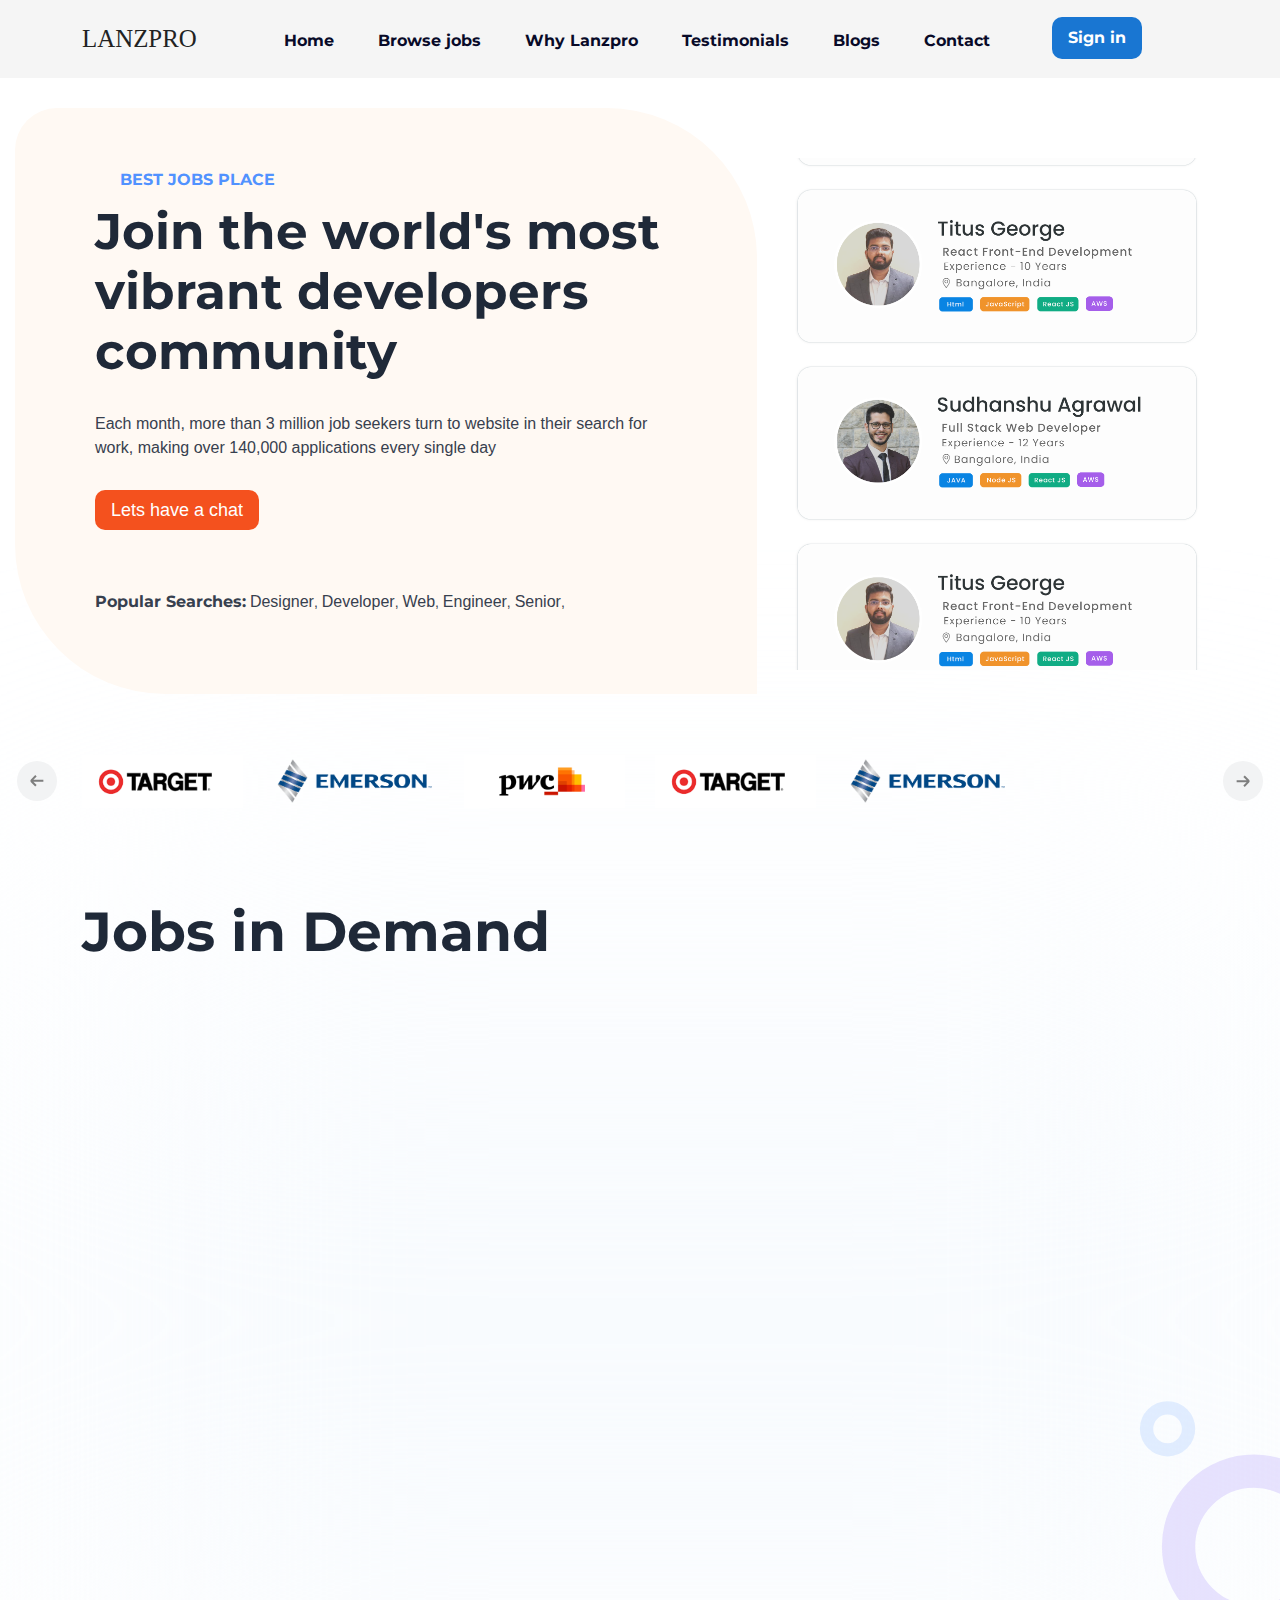
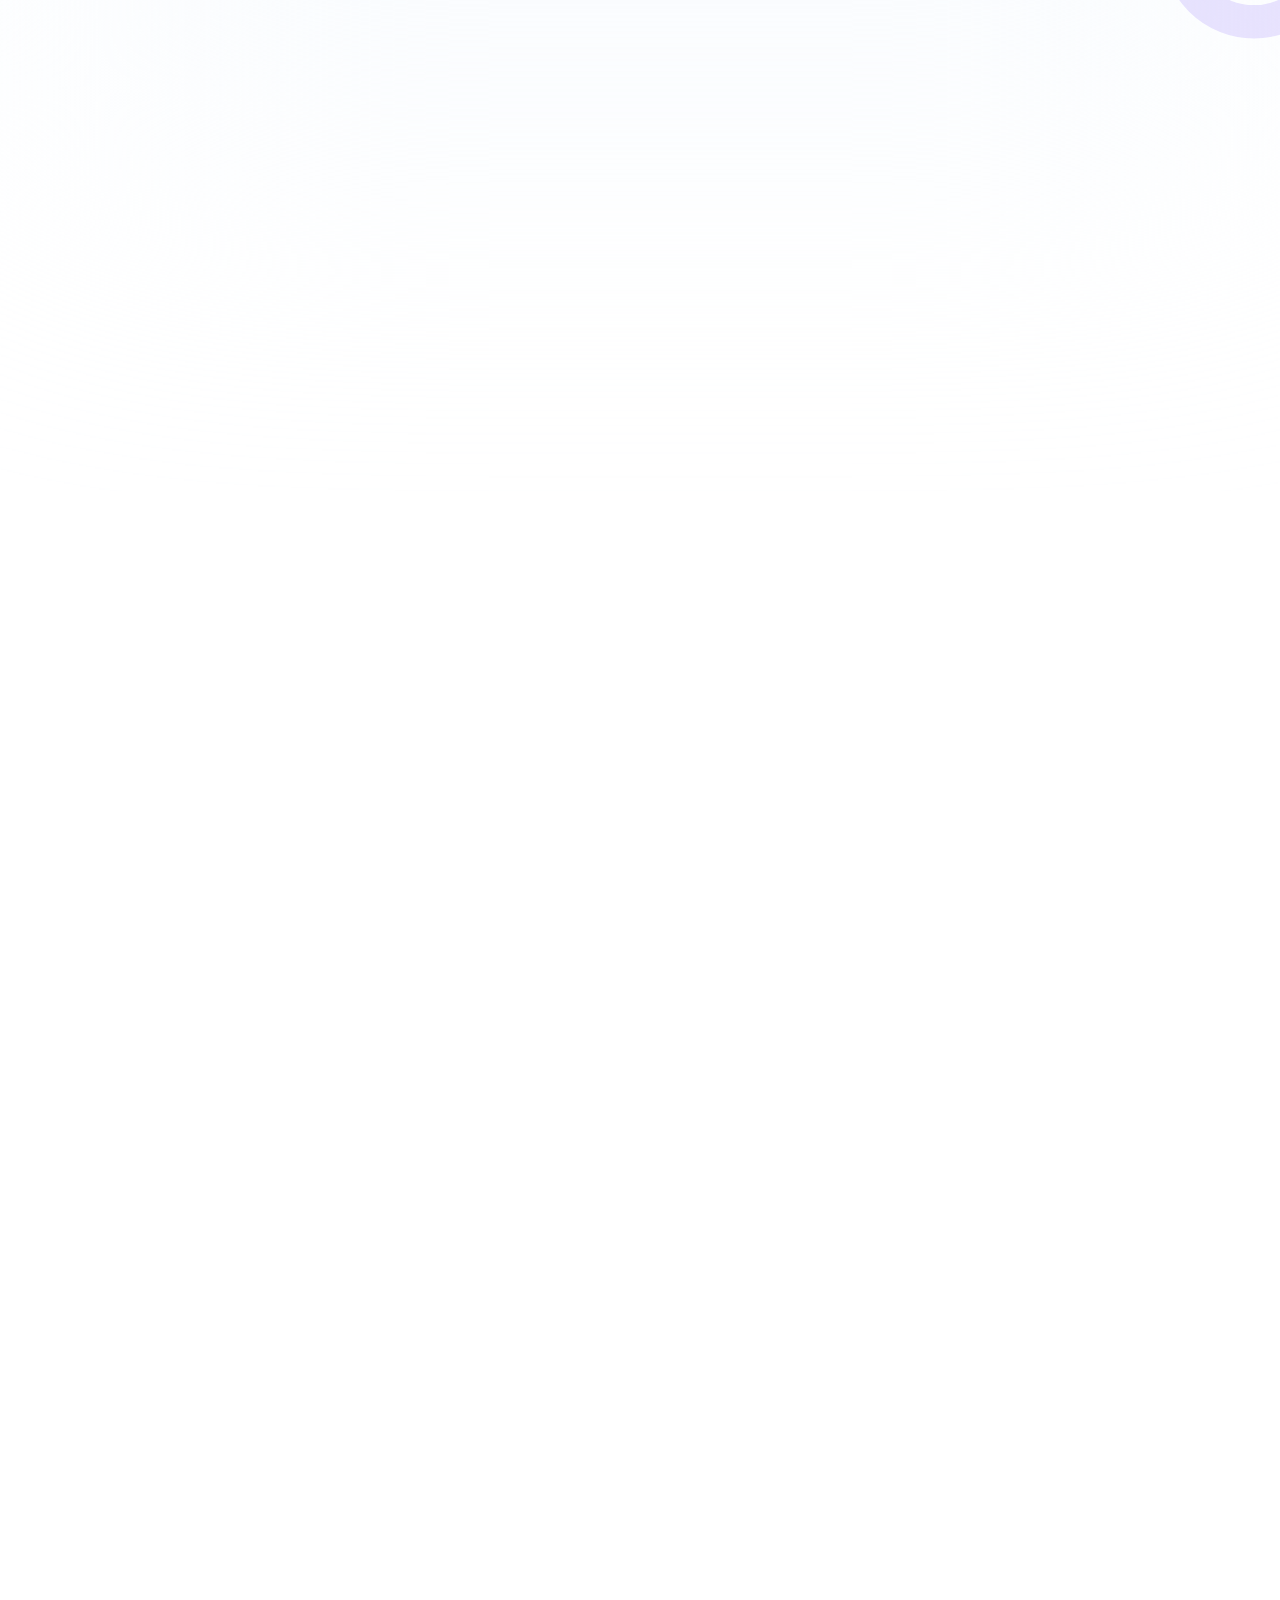
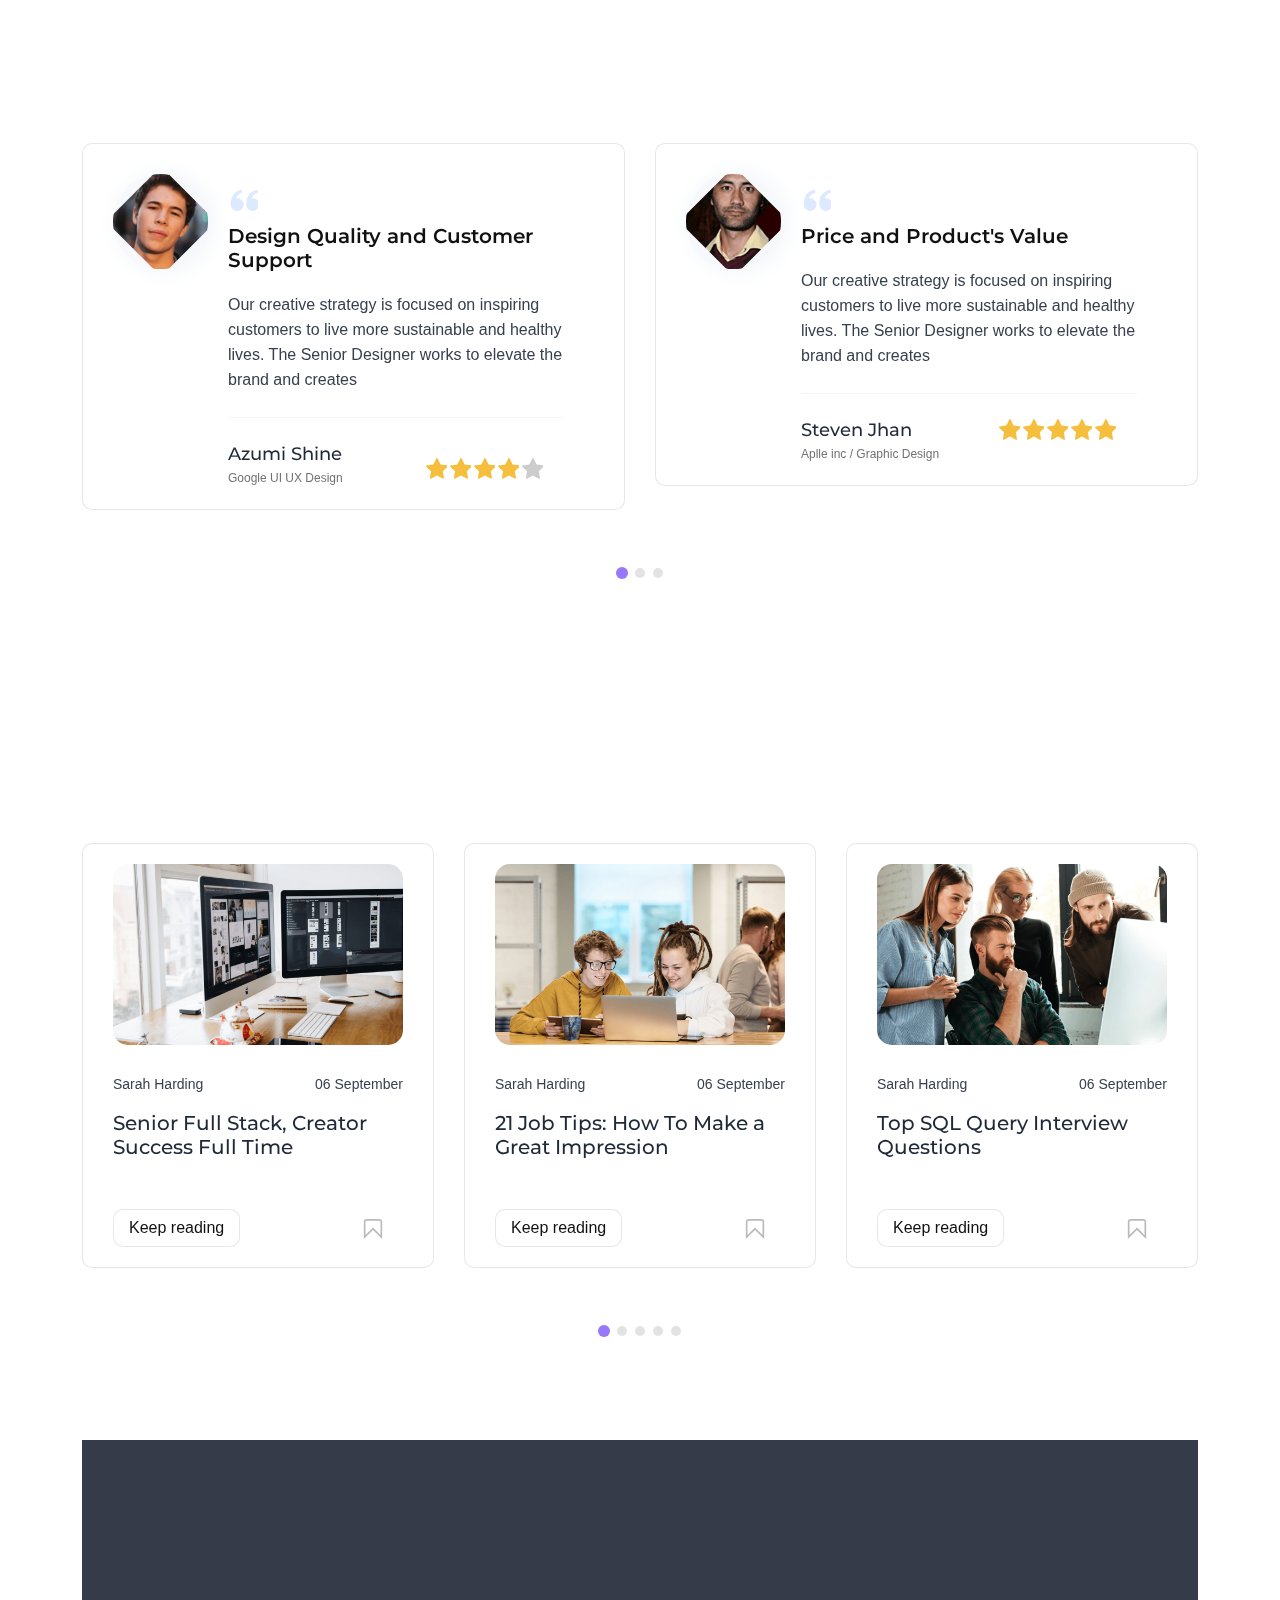
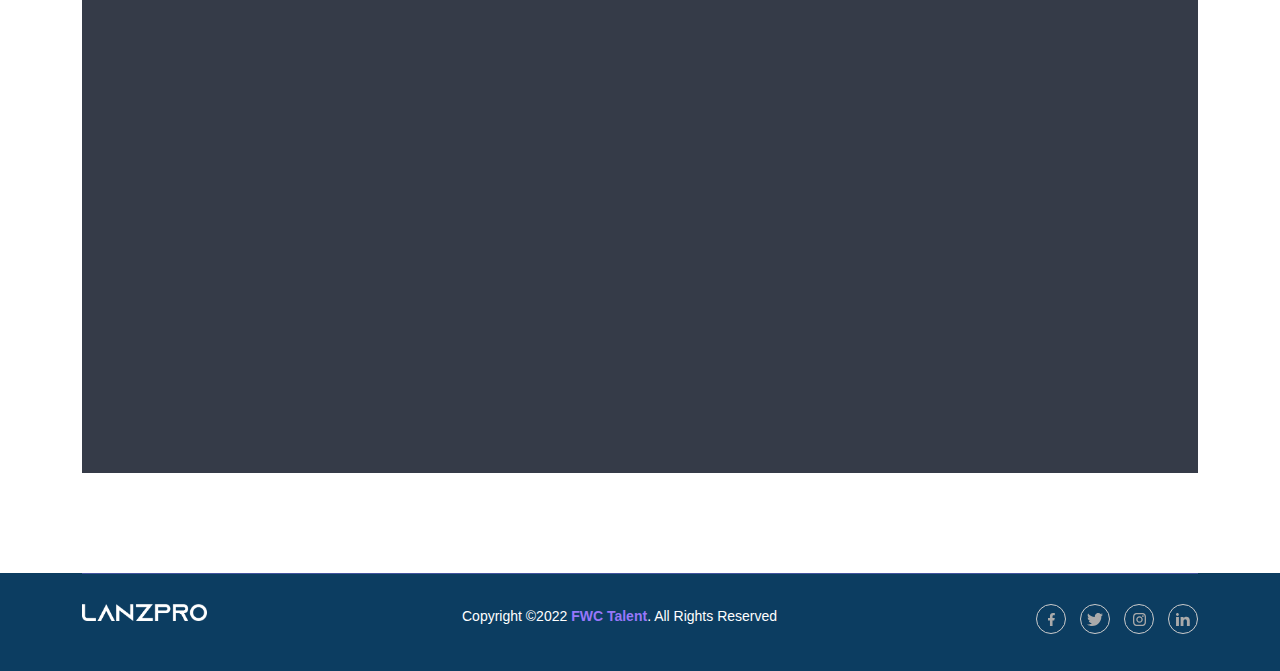
==== index.html @ d775edee "Update index.html" ====
﻿

<!DOCTYPE html>
<html class="no-js" lang="en">
   <head>
      <meta charset="utf-8" />
      <title>Lanzpro</title>
      <meta name="viewport" content="width=device-width, initial-scale=1" />
      <!-- Favicon -->
      <!-- Template CSS -->
      <link rel="stylesheet" href="assets/css/plugins/animate.min.css" />
      <link rel="stylesheet" href="assets/css/mainc619.css?v=1.0" />
     
   </head>
   <body>
      <!-- Preloader Start -->
      <div id="preloader-active">
         <div class="preloader d-flex align-items-center justify-content-center">
            <div class="preloader-inner position-relative">
               <!--   <div class="text-center">
                  <img src="assets/imgs/theme/loading.gif" alt="" />
                  </div> -->
            </div>
         </div>
      </div>
      <header class="header sticky-bar">
         <div class="container">
            <div class="main-header">
               <div class="header-left">
                  <div class="header-logo">
                     <a href="index.html" class="d-flex">
                        <!-- <img alt="" src="assets/imgs/theme/lanzpro.svg" /> -->
                     </a>
                     <svg style="width: 130px;"vbackground="red" id="Layer_2" data-name="Layer 2" xmlns="http://www.w3.org/2000/svg" viewBox="0 0 131.88 26.09">
                        <defs>
                           <style>.cls-2{font-size:25.25px;fill:#222;font-family:AzonixRegular, Azonix;}</style>
                        </defs>
                        <text class="cls-2" transform="translate(0 21.47)">LANZPRO</text>
                     </svg>
                  </div>
                  <div class="header-nav">
                     <nav class="nav-main-menu d-none d-xl-block">
                        <ul class="main-menu">
                           <li class="has-children">
                              <a class="" href="index.html">Home</a>
                           </li>
                           <li class="has-children">
                              <a href="#browse">Browse jobs</a>
                           </li>
                           <li class="has-children">
                              <a href="#why">Why Lanzpro</a>
                           </li>
                           <li class="has-children">
                              <a href="#testimonials">Testimonials</a>
                           </li>
                           <li class="has-children">
                              <a href="#blogs">Blogs</a>
                           </li>
                           <li class="has-children">
                              <a href="#contact">Contact</a>
                           </li>
                           <li>
                              <div class="block-signin">
                                 <a href="http://test.crusource.com:3000/" class="btn btn-default btn-shadow ml-40 hover-up " style="color: white;">Sign in</a>
                              </div>
                           </li>
                        </ul>
                     </nav>
                     <div class="burger-icon burger-icon-white d-block d-sm-none">
                        <span class="burger-icon-top"></span>
                        <span class="burger-icon-mid"></span>
                        <span class="burger-icon-bottom"></span>
                     </div>
                  </div>
               </div>
               <!--  <div class="header-right">
                  <div class="block-signin">
                      <a href="#" class="text-link-bd-btom hover-up">Apply Now</a>
                      <a href="#" class="btn btn-default btn-shadow ml-40 hover-up">Sign in</a>
                  </div>
                  </div> -->
            </div>
         </div>
      </header>
      <div class="mobile-header-active mobile-header-wrapper-style perfect-scrollbar">
         <div class="mobile-header-wrapper-inner">
            <div class="mobile-header-top">
               <div class="user-account">
                  <svg style="width: 130px;"vbackground="red" id="Layer_4" data-name="Layer 4" xmlns="http://www.w3.org/2000/svg" viewBox="0 0 131.88 26.09">
                     <defs>
                        <style>.cls-4{font-size:25.25px;fill:#222;font-family:AzonixRegular, Azonix;}</style>
                     </defs>
                     <text class="cls-4" transform="translate(0 21.47)">LANZPRO</text>
                  </svg>
               </div>
            </div>
            <div class="mobile-header-content-area">
               <div class="perfect-scroll">
                  <!--    <div class="mobile-search mobile-header-border mb-30">
                     <form action="#">
                         <input type="text" placeholder="Search for items…" />
                         <i class="fi-rr-search"></i>
                     </form>
                     </div> -->
                  <div class="mobile-menu-wrap mobile-header-border">
                     <!-- mobile menu start -->
                     <nav>
                        <ul class="mobile-menu font-heading">
                           <li class="has-children">
                              <a class="active" href="index.html">Home</a>
                           </li>
                           <li class="has-children">
                              <a href="">Browse Jobs</a>
                           </li>
                           <li class="has-children">
                              <a href="">Employers</a>
                           </li>
                           <li class="has-children">
                              <a href="">Candidates</a>
                           </li>
                           <li class="has-children">
                              <a href="#">Blog</a>
                           </li>
                           <li>
                        </ul>
                     </nav>
                     <!-- mobile menu end -->
                  </div>
                  <div class="mobile-account">
                     <h6 class="mb-10">Your Account</h6>
                     <ul class="mobile-menu font-heading">
                        <li><a href="#">Profile</a></li>
                        <li><a href="#">Work Preferences</a></li>
                        <li><a href="#">My Boosted Shots</a></li>
                        <li><a href="#">My Collections</a></li>
                        <li><a href="#">Account Settings</a></li>
                        <li><a href="#">Go Pro</a></li>
                        <li><a href="#">Sign Out</a></li>
                     </ul>
                  </div>
                  <div class="mobile-social-icon mb-50">
                     <h6 class="mb-25">Follow Us</h6>
                     <a href="#"><img src="assets/imgs/theme/icons/icon-facebook.svg" alt="" /></a>
                     <a href="#"><img src="assets/imgs/theme/icons/icon-twitter.svg" alt="" /></a>
                     <a href="#"><img src="assets/imgs/theme/icons/icon-instagram.svg" alt="\" /></a>
                     <a href="#"><img src="assets/imgs/theme/icons/icon-pinterest.svg" alt="" /></a>
                     <a href="#"><img src="assets/imgs/theme/icons/icon-youtube.svg" alt="" /></a>
                  </div>
                  <div class="site-copyright">Copyright 2022 © Bhargav. <br />Designed by Fwc.</div>
               </div>
            </div>
         </div>
      </div>
      <!--End header-->
      <!-- Content -->
      <main class="main">
         <section class="section-box">
            <div class="banner-hero hero-1">
            <div class="banner-inner">
               <div class="row">
                  <div class="col-lg-7">
                     <div class="block-banner">
                        <span class="text-small-primary text-small-primary--disk text-uppercase wow animate__animated animate__fadeInUp">Best jobs place</span>
                        <h1 class="heading-banner wow animate__animated animate__fadeInUp">Join the world's most
                           vibrant developers community
                        </h1>
                        <div class="banner-description mt-30 wow animate__animated animate__fadeInUp" data-wow-delay=".1s">Each month, more than 3 million job seekers turn to website in their search for work, making over 140,000 applications every single day</div>
                        <div class="mt-30 wow animate__animated animate__fadeInUp" data-wow-delay=".1s">
                           <a href="#contact" class="btn btn-default" style="background-color: #f4511e;">Lets have a chat  </a>
                        </div>
                        <div class="list-tags-banner mt-60 wow animate__animated animate__fadeInUp" data-wow-delay=".3s">
                           <strong>Popular Searches:</strong>
                           <a href="#">Designer</a>, <a href="#">Developer</a>, <a href="#">Web</a>, <a href="#">Engineer</a>, <a href="#">Senior</a>,
                        </div>
                     </div>
                  </div>
                  <div class="col-lg-5 col-md-6 ">
                     <!--          <div class="banner-imgs">
                        <img alt="" src="assets/imgs/banner/banner.png" class="img-responsive animate__pulse " />
                        <span class="union-icon"><img alt="" src="assets/imgs/banner/union.svg" class="img-responsive shape-3" /></span>
                        <span class="congratulation-icon"><img alt="" src="assets/imgs/banner/congratulation.svg" class="img-responsive shape-2" /></span>
                        <span class="docs-icon"><img alt="" src="assets/imgs/banner/docs.svg" class="img-responsive shape-2" /></span>
                        <span class="course-icon"><img alt="" src="assets/imgs/banner/course.svg" class="img-responsive shape-3" /></span>
                        <span class="web-dev-icon"><img alt="" src="assets/imgs/banner/web-dev.svg" class="img-responsive shape-3" /></span>
                        <span class="tick-icon"><img alt="" src="assets/imgs/banner/tick.svg" class="img-responsive shape-3" /></span>
                        </div> -->
                     <div class="banner-imgs">
                        <div class="ver " >
                           <!--  <div class="single-column">
                              <a href="#"><img src="assets/imgs/banner/banner.png" alt="image"></a>
                              <a href="#"><img src="assets/imgs/banner/banner.png" alt="image"></a>
                              <a href="#"><img src="assets/imgs/banner/banner.png" alt="image"></a>
                              <a href="#"><img src="https://picsum.photos/300/300?random=4" alt="image"></a>
                               <a href="#"><img src="https://picsum.photos/300/300?random=1" alt="image"></a>
                              <a href="#"><img src="https://picsum.photos/300/300?random=2" alt="image"></a>
                              <a href="#"><img src="https://picsum.photos/300/300?random=3" alt="image"></a>
                              <a href="#"><img src="https://picsum.photos/300/300?random=4" alt="image"></a>
                              </div> -->
                           <div class="single-column">
                              <a href="#"><img src="assets/imgs/banner/banner.png" alt="image"></a>
                              <a href="#"><img src="assets/imgs/banner/banner2.png" alt="image"></a>
                              <a href="#"><img src="assets/imgs/banner/banner.png" alt="image"></a>
                              <a href="#"><img src="assets/imgs/banner/banner2.png" alt="image"></a>
                              <a href="#"><img src="assets/imgs/banner/banner.png" alt="image"></a>
                              <a href="#"><img src="assets/imgs/banner/banner2.png" alt="image"></a>
                              <a href="#"><img src="assets/imgs/banner/banner.png" alt="image"></a>
                              <a href="#"><img src="assets/imgs/banner/banner2.png" alt="image"></a>
                              <a href="#"><img src="assets/imgs/banner/banner.png" alt="image"></a>
                              <a href="#"><img src="assets/imgs/banner/banner2.png" alt="image"></a>
                              <a href="#"><img src="assets/imgs/banner/banner.png" alt="image"></a>
                              <a href="#"><img src="assets/imgs/banner/banner2.png" alt="image"></a>
                              <a href="#"><img src="assets/imgs/banner/banner.png" alt="image"></a>
                              <a href="#"><img src="assets/imgs/banner/banner2.png" alt="image"></a>
                              <a href="#"><img src="assets/imgs/banner/banner.png" alt="image"></a>
                              <a href="#"><img src="assets/imgs/banner/banner2.png" alt="image"></a>
                           </div>
                        </div>
                        <br>
                        
                     </div>
                     <script type="text/javascript">
                           [...document.querySelectorAll('.single-column')].map(column => {
                           column.style.setProperty('--animation', 'slide');
                           column.style.setProperty('height', '200%', );
                           column.innerHTML = column.innerHTML + column.innerHTML;
                           });
                        </script>
                  </div>
               </div>
            </div>
         </section>
              <div  ></div>
         <div  class="section-box wow animate__animated animate__fadeIn mt-10">
            <div class="container">
               <div class="box-swiper" id='browse'>
                  <div class="swiper-container swiper-group-6">
                     <div class="swiper-wrapper pb-10 pt-5">
                        <div class="swiper-slide hover-up">
                           <div class="item-logo"><a href=""><img alt="" src="assets/imgs/slider/logo/target.png" /></a></div>
                        </div>
                        <div class="swiper-slide hover-up">
                           <div class="item-logo"><a href=""><img alt="" src="assets/imgs/slider/logo/EM.png" /></a></div>
                        </div>
                        <div class="swiper-slide hover-up">
                           <div class="item-logo"><a href=""><img alt="" src="assets/imgs/slider/logo/PWC.png" /></a></div>
                        </div>
                        <div class="swiper-slide hover-up">
                           <div class="item-logo"><a href=""><img alt="" src="assets/imgs/slider/logo/target.png" /></a></div>
                        </div>
                        <div class="swiper-slide hover-up">
                           <div class="item-logo"><a href=""><img alt="" src="assets/imgs/slider/logo/EM.png" /></a></div>
                        </div>
                        <div class="swiper-slide hover-up">
                           <div class="item-logo"><a href=""><img alt="" src="assets/imgs/slider/logo/pwc.png" /></a></div>
                        </div>
                     </div>
                  </div>
                  <div class="swiper-button-next"></div>
                  <div class="swiper-button-prev"></div>
               </div>
            </div>
         </div>
         <section class="section-box mt-30">
            <div class="container">
               <div class="row align-items-end">
                  <div class="col-lg-8">
                     <h2 class="section-title mb-20 wow animate__animated animate__fadeInUp">Jobs in Demand</h2>
                     <p class="text-md-lh28 color-black-5 wow animate__animated animate__fadeInUp">Get Matched With According To The SkillSet  </p>
                  </div>
                  <div class="col-lg-5 text-lg-end text-start wow animate__animated animate__fadeInUp" data-wow-delay=".2s">
                     <!--  <a href="" class="mt-sm-15 mt-lg-30 btn btn-border icon-chevron-right">Browse all</a> -->
                  </div>
               </div>
               <div class="row mt-70">
                  <div class="col-lg-3 col-md-6 col-sm-12 col-12">
                     <div class="card-grid hover-up wow animate__animated animate__fadeInUp">
                        <div class="text-center">
                           <a href="
                              ">
                              <figure><img alt="" src="assets/imgs/theme/icons/marketing.svg" /></figure>
                           </a>
                        </div>
                        <h5 class="text-center mt-20 card-heading"><a href="">Cloud Computing</a>
                        </h5>
                      <!--   <p class="text-center text-stroke-40 mt-20">156 Available Vacancy</p> -->
                     </div>
                  </div>
                  <div class="col-lg-3 col-md-6 col-sm-12 col-12">
                     <div class="card-grid hover-up wow animate__animated animate__fadeInUp" data-wow-delay=".1s">
                        <div class="text-center">
                           <a href="">
                              <figure><img alt="" src="assets/imgs/theme/icons/content-writer.svg" /></figure>
                           </a>
                        </div>
                        <h5 class="text-center mt-20 card-heading"><a href="">Cyber<br> Security </a></h5>
              <!--           <p class="text-center text-stroke-40 mt-20">268 Available Vacancy</p> -->
                     </div>
                  </div>
                  <div class="col-lg-3 col-md-6 col-sm-12 col-12 wow animate__animated animate__fadeInUp" data-wow-delay=".2s">
                     <div class="card-grid hover-up">
                        <div class="text-center">
                           <a href="">
                              <figure><img src="assets/imgs/theme/icons/marketing-director.svg" alt="" /></figure>
                           </a>
                        </div>
                        <h5 class="text-center mt-20 card-heading"><a href="">Full Stack<br></a></h5>
                      <!--   <p class="text-center text-stroke-40 mt-20">145 Available Vacancy</p> -->
                     </div>
                  </div>
                  <div class="col-lg-3 col-md-6 col-sm-12 col-12">
                     <div class="card-grid hover-up wow animate__animated animate__fadeInUp" data-wow-delay=".3s" style="padding-left: 0px!important;padding-right: 0px!important;">
                        <div class="text-center">
                           <a href="">
                              <figure><img src="assets/imgs/theme/icons/system-analyst.svg" alt="" /></figure>
                           </a>
                        </div>
                        <h5 class="text-center mt-20 card-heading" ><a href="">ERP <br><span style="font-size: 12px;">( Enterprise resource planning )</span></a></h5>
                   <!--      <p class="text-center text-stroke-40 mt-20">236 Available Vacancy</p> -->
                     </div>
                  </div>
                  <div class="col-lg-3 col-md-6 col-sm-12 col-12">
                     <div class="card-grid hover-up wow animate__animated animate__fadeInUp" style="padding-left: 0px!important;padding-right: 0px!important;">
                        <div class="text-center">
                           <a href="">
                              <figure><img src="assets/imgs/theme/icons/business-development.svg" alt="" /></figure>
                           </a>
                        </div>
                        <h5 class="text-center mt-20 card-heading"><a href="">PLM<br> <span style="font-size: 12px;">( Product Lifecycle Management )</span></a></h5>
                      <!--   <p class="text-center text-stroke-40 mt-20">56 Available Vacancy</p> -->
                     </div>
                  </div>
                  <div class="col-lg-3 col-md-6 col-sm-12 col-12">
                     <div class="card-grid hover-up wow animate__animated animate__fadeInUp" data-wow-delay=".1s">
                        <div class="text-center">
                           <a href="">
                              <figure><img src="assets/imgs/theme/icons/proof-reading.svg" alt="" /></figure>
                           </a>
                        </div>
                        <h5 class="text-center mt-20 card-heading"><a href="">QA Testing <br>Automation</a></h5>
                       <!--  <p class="text-center text-stroke-40 mt-20">168 Available Vacancy</p> -->
                     </div>
                  </div>
                  <div class="col-lg-3 col-md-6 col-sm-12 col-12">
                     <div class="card-grid hover-up wow animate__animated animate__fadeInUp" data-wow-delay=".2s">
                        <div class="text-center card-img">
                           <a href="">
                              <figure>
                                 <img src="assets/imgs/theme/icons/testing.svg" alt="" />
                              </figure>
                           </a>
                        </div>
                        <h5 class="text-center mt-20 card-heading"><a href="">Architecture<br> </a></h5>
                      <!--   <p class="text-center text-stroke-40 mt-20">628 Available Vacancy</p> -->
                     </div>
                  </div>
                  <div class="col-lg-3 col-md-6 col-sm-12 col-12">
                     <div class="card-grid hover-up wow animate__animated animate__fadeInUp" data-wow-delay=".3s">
                          <div class="text-center card-img">
                           <a href="">
                              <figure>
                                 <img src="assets/imgs/theme/icons/re.png" alt="" />
                              </figure>
                           </a>
                        </div>
                        <div class="text-center mt-15">
                           <h5 class="text-center mt-20 card-heading">React Native</h5>
                        </div>
                      <!--   <p class="text-center mt-30 text-stroke-40">Jobs are waiting for you</p> -->
                        <!-- <div class="text-center mt-30">
                           <div class="box-button-shadow"><a href="" class="btn btn-default" style="">Explore more</a></div>
                        </div> -->
                     </div>
                  </div>
               </div>
            </div>
         </section>
    
         <section class="section-box mt-80" >
            <div class="container">
               <h2 class="section-title text-center mb-15 wow animate__ animate__fadeInUp animated" style="visibility: visible; animation-name: fadeInUp;">Featured Jobs</h2>
               <div class="text-normal text-center mb-60 color-black-5 box-mw-60 wow animate__ animate__fadeInUp animated" style="visibility: visible; animation-name: fadeInUp;">
                  The #1 Job Board for Hiring Creative Professionals
               </div>
               <div class="list-recent-jobs list-job-2-col">
                  <div class="row">
                     <div class="col-lg-6 col-md-12 col-sm-12 col-12">
                        <!-- Item job -->
                        <div class="card-job hover-up wow animate__ animate__fadeInUp animated" style="visibility: visible; animation-name: fadeInUp;">
                           <div class="card-job-top">
                              <div class="card-job-top--image">
                                 <a href="">
                                    <figure><img alt="jobhub" src="assets/imgs/page/job/digital.png"></figure>
                                 </a>
                              </div>
                              <div class="card-job-top--info">
                                 <h6 class="card-job-top--info-heading"><a href="">Digital Marketing Manager</a></h6>
                                 <div class="row">
                                    <div class="col-md-9">
                                       <a href=""><span class="card-job-top--company">AliStudio, Inc</span></a>
                                       <span class="card-job-top--location text-sm"><i class="fi-rr-marker"></i> New York, NY</span>
                                       <span class="card-job-top--type-job text-sm"><i class="fi-rr-briefcase"></i>Full time</span>
                                       <span class="card-job-top--post-time text-sm"><i class="fi-rr-clock"></i> 3 mins ago</span>
                                    </div>
                                    <div class="col-md-3 text-md-end text-start">
                                       <span class="card-job-top--price">$500<span>/Hour</span></span>
                                    </div>
                                 </div>
                              </div>
                           </div>
                           <div class="card-job-description mt-20">
                              We want someone who has been doing this for a solid 2-3 years. We want someone who can
                              demonstrate an extremely strong portfolio.
                           </div>
                           <div class="card-job-bottom mt-25">
                              <div class="row">
                                 <div class="col-lg-9 col-sm-8 col-12">
                                    <a href="" class="btn btn-small background-urgent btn-pink mr-5">Urgent</a>
                                    <a href="" class="btn btn-small background-blue-light mr-5">Senior</a>
                                    <a href="" class="btn btn-small background-6 disc-btn">Full time</a>
                                 </div>
                                 <div class="col-lg-3 col-sm-4 col-12 text-end pt-5 pt-sm-15">
                                    <a href="#" class="text-lg color-muted"><i class="fi-rr-shield-check"></i></a>
                                    <a href="#" class="ml-5 text-lg color-muted"><i class="fi-rr-bookmark"></i></a>
                                 </div>
                              </div>
                           </div>
                        </div>
                        <!-- End item job -->
                     </div>
                     <div class="col-lg-6 col-md-12 col-sm-12 col-12">
                        <!-- Item job -->
                        <div class="card-job hover-up wow animate__ animate__fadeInUp animated" style="visibility: visible; animation-name: fadeInUp;">
                           <div class="card-job-top">
                              <div class="card-job-top--image">
                                 <a href="">
                                    <figure><img alt="jobhub" src="assets/imgs/page/job/n-digital.png"></figure>
                                 </a>
                              </div>
                              <div class="card-job-top--info">
                                 <h6 class="card-job-top--info-heading"><a href="">Development Team Lead</a></h6>
                                 <div class="row">
                                    <div class="col-md-9">
                                       <a href=""><span class="card-job-top--company">AliStudio, Inc</span></a>
                                       <span class="card-job-top--location text-sm"><i class="fi-rr-marker"></i> New York, NY</span>
                                       <span class="card-job-top--type-job text-sm"><i class="fi-rr-briefcase"></i>Full time</span>
                                       <span class="card-job-top--post-time text-sm"><i class="fi-rr-clock"></i> 3 mins ago</span>
                                    </div>
                                    <div class="col-md-3 text-md-end text-start">
                                       <span class="card-job-top--price">$500<span>/Hour</span></span>
                                    </div>
                                 </div>
                              </div>
                           </div>
                           <div class="card-job-description mt-20">
                              We want someone who has been doing this for a solid 2-3 years. We want someone who can
                              demonstrate an extremely strong portfolio.
                           </div>
                           <div class="card-job-bottom mt-25">
                              <div class="row">
                                 <div class="col-lg-9 col-sm-8 col-12">
                                    <a href="" class="btn btn-small background-urgent btn-pink mr-5">Urgent</a>
                                    <a href="" class="btn btn-small background-blue-light mr-5">Senior</a>
                                    <a href="" class="btn btn-small background-6 disc-btn">Full time</a>
                                 </div>
                                 <div class="col-lg-3 col-sm-4 col-12 text-end pt-5 pt-sm-15">
                                    <a href="#" class="text-lg color-muted"><i class="fi-rr-shield-check"></i></a>
                                    <a href="#" class="ml-5 text-lg color-muted"><i class="fi-rr-bookmark"></i></a>
                                 </div>
                              </div>
                           </div>
                        </div>
                        <!-- End item job -->
                     </div>
                     <div class="col-lg-6 col-md-12 col-sm-12 col-12">
                        <!-- Item job -->
                        <div class="card-job hover-up wow animate__ animate__fadeInUp animated" style="visibility: visible; animation-name: fadeInUp;">
                           <div class="card-job-top">
                              <div class="card-job-top--image">
                                 <a href="employers-single.html">
                                    <figure><img alt="" src="assets/imgs/page/job/n-digital2.png"></figure>
                                 </a>
                              </div>
                              <div class="card-job-top--info">
                                 <h6 class="card-job-top--info-heading"><a href="">Hiring Online English Teachers</a>
                                 </h6>
                                 <div class="row">
                                    <div class="col-md-9">
                                       <a href=""><span class="card-job-top--company">AliStudio, Inc</span></a>
                                       <span class="card-job-top--location text-sm"><i class="fi-rr-marker"></i> New York, NY</span>
                                       <span class="card-job-top--type-job text-sm"><i class="fi-rr-briefcase"></i>Full time</span>
                                       <span class="card-job-top--post-time text-sm"><i class="fi-rr-clock"></i> 3 mins ago</span>
                                    </div>
                                    <div class="col-md-3 text-md-end text-start">
                                       <span class="card-job-top--price">$500<span>/Hour</span></span>
                                    </div>
                                 </div>
                              </div>
                           </div>
                           <div class="card-job-description mt-20">
                              We want someone who has been doing this for a solid 2-3 years. We want someone who can
                              demonstrate an extremely strong portfolio.
                           </div>
                           <div class="card-job-bottom mt-25">
                              <div class="row">
                                 <div class="col-lg-9 col-sm-8 col-12">
                                    <a href="" class="btn btn-small background-urgent btn-pink mr-5">Urgent</a>
                                    <a href="" class="btn btn-small background-blue-light mr-5">Senior</a>
                                    <a href="" class="btn btn-small background-6 disc-btn">Full time</a>
                                 </div>
                                 <div class="col-lg-3 col-sm-4 col-12 text-end pt-5 pt-sm-15">
                                    <a href="#" class="text-lg color-muted"><i class="fi-rr-shield-check"></i></a>
                                    <a href="#" class="ml-5 text-lg color-muted"><i class="fi-rr-bookmark"></i></a>
                                 </div>
                              </div>
                           </div>
                        </div>
                        <!-- End item job -->
                     </div>
                     <div class="col-lg-6 col-md-12 col-sm-12 col-12">
                        <!-- Item job -->
                        <div class="card-job hover-u wow animate__ animate__fadeInUp animated" style="visibility: visible; animation-name: fadeInUp;">
                           <div class="card-job-top">
                              <div class="card-job-top--image">
                                 <a href="employers-single.html">
                                    <figure><img alt="" src="assets/imgs/page/job/digital.png"></figure>
                                 </a>
                              </div>
                              <div class="card-job-top--info">
                                 <h6 class="card-job-top--info-heading"><a href="">Development Team Lead</a></h6>
                                 <div class="row">
                                    <div class="col-md-9">
                                       <a href=""><span class="card-job-top--company">AliStudio, Inc</span></a>
                                       <span class="card-job-top--location text-sm"><i class="fi-rr-marker"></i> New York, NY</span>
                                       <span class="card-job-top--type-job text-sm"><i class="fi-rr-briefcase"></i>Full time</span>
                                       <span class="card-job-top--post-time text-sm"><i class="fi-rr-clock"></i> 3 mins ago</span>
                                    </div>
                                    <div class="col-md-3 text-md-end text-start">
                                       <span class="card-job-top--price">$500<span>/Hour</span></span>
                                    </div>
                                 </div>
                              </div>
                           </div>
                           <div class="card-job-description mt-20">
                              We want someone who has been doing this for a solid 2-3 years. We want someone who can
                              demonstrate an extremely strong portfolio.
                           </div>
                           <div class="card-job-bottom mt-25">
                              <div class="row">
                                 <div class="col-lg-9 col-sm-8 col-12">
                                    <a href="" class="btn btn-small background-urgent btn-pink mr-5">Urgent</a>
                                    <a href="" class="btn btn-small background-blue-light mr-5">Senior</a>
                                    <a href="" class="btn btn-small background-6 disc-btn">Full time</a>
                                 </div>
                                 <div class="col-lg-3 col-sm-4 col-12 text-end pt-5 pt-sm-15">
                                    <a href="#" class="text-lg color-muted"><i class="fi-rr-shield-check"></i></a>
                                    <a href="#" class="ml-5 text-lg color-muted"><i class="fi-rr-bookmark"></i></a>
                                 </div>
                              </div>
                           </div>
                        </div>
                        <!-- End item job -->
                     </div>
                   
                   
                  </div>
               </div>
            </div>
         </section>
         <div id="why"></div>
         <section class="section-box mt-50 mb-70 mt-20 " ><br>
            <div class="container">
               <div class="row">
                  <div class="col-lg-6 col-sm-12">
                     <div class="content-job-inner">
                        <h2 class="section-title heading-lg wow animate__animated animate__fadeInUp">Why Developers
                           Choose Us?
                        </h2>
                        <div class="mt-40  text-md-lh28 wow animate__animated animate__fadeInUp">
                         <div class="li"style="margin-right: 10px;">
                         <li>  <h5>We Like to Talk</h5> </li>
                           <li><h5>We've Done It Before</h5></li>
                          <li><h5>Goal Oriented</h5></li>
                           <li> <h5>We Are Dedicated to Our Clients’ Success</h5></li>
                            </div>

                        </div>
                        <div class="mt-40">
                           <div class="box-button-shadow wow animate__animated animate__fadeInUp"><a href="http://test.crusource.com:3000/#/" class="btn btn-default">Apply Now</a></div>
                           <!--     <a href="#" class="btn btn-link wow animate__animated animate__fadeInUp">Learn more</a> -->
                        </div>
                     </div>
                  </div>
                  <div class="col-lg-6 col-sm-12">
                     <div class="box-image-job">
                        <figure class=" wow animate__animated animate__fadeIn"><img alt="" src="assets/imgs/blog/img-job.png" /></figure>
                       <!--  <div class="job-top-creator">
                           <div class="job-top-creator-head">
                              <h5>Top Freelancers</h5>
                           </div>
                           <ul>
                              <li>
                                 <div>
                                    <figure><img alt="" src="assets/imgs/avatar/ava_13.png" /></figure>
                                    <div class="job-info-creator">
                                       <strong>Kate Adie</strong>
                                       <span>UI/UX Designer</span>
                                    </div>
                                 </div>
                              </li>
                              <li>
                                 <div>
                                    <figure><img alt="" src="assets/imgs/avatar/ava_14.png" /></figure>
                                    <div class="job-info-creator">
                                       <strong>John Lennon</strong>
                                       <span>Senior Art Director</span>
                                    </div>
                                 </div>
                              </li>
                              <li>
                                 <div>
                                    <figure><img alt="" src="assets/imgs/avatar/ava_15.png" /></figure>
                                    <div class="job-info-creator">
                                       <strong>Nadine Coyle</strong>
                                       <span>Photographer</span>
                                    </div>
                                 </div>
                              </li>
                              <li>
                                 <div>
                                    <figure><img alt="" src="assets/imgs/avatar/ava_16.png" /></figure>
                                    <div class="job-info-creator">
                                       <strong>Sarah Harding</strong>
                                       <span>Motion Designer</span>
                                    </div>
                                 </div>
                              </li>
                           </ul>
                        </div> -->
                     </div>
                  </div>
               </div>
            </div>
         </section>
        <!--  <div class="section-box">
            <div class="container">
               <ul class="list-partners">
                  <li class="wow animate__animated animate__fadeInUp hover-up" data-wow-delay="0s">
                     <a href="#">
                        <figure><img alt="" src="assets/imgs/jobs/logos/samsung.svg" /></figure>
                     </a>
                  </li>
                  <li class="wow animate__animated animate__fadeInUp hover-up" data-wow-delay=".1s">
                     <a href="#">
                        <figure><img alt="" src="assets/imgs/jobs/logos/google.svg" /></figure>
                     </a>
                  </li>
                  <li class="wow animate__animated animate__fadeInUp hover-up" data-wow-delay=".2s">
                     <a href="#">
                        <figure><img alt="" src="assets/imgs/jobs/logos/facebook.svg" /></figure>
                     </a>
                  </li>
                  <li class="wow animate__animated animate__fadeInUp hover-up" data-wow-delay=".3s">
                     <a href="#">
                        <figure><img alt="" src="assets/imgs/jobs/logos/pinterest.svg" /></figure>
                     </a>
                  </li>
                  <li class="wow animate__animated animate__fadeInUp hover-up" data-wow-delay=".4s">
                     <a href="#">
                        <figure><img alt="" src="assets/imgs/jobs/logos/avaya.svg" /></figure>
                     </a>
                  </li>
                  <li class="wow animate__animated animate__fadeInUp hover-up" data-wow-delay=".5s">
                     <a href="#">
                        <figure><img alt="" src="assets/imgs/jobs/logos/forbes.svg" /></figure>
                     </a>
                  </li>
                  <li class="wow animate__animated animate__fadeInUp hover-up" data-wow-delay=".1s">
                     <a href="#">
                        <figure><img alt="" src="assets/imgs/jobs/logos/avis.svg" /></figure>
                     </a>
                  </li>
                  <li class="wow animate__animated animate__fadeInUp hover-up" data-wow-delay=".2s">
                     <a href="#">
                        <figure><img alt="" src="assets/imgs/jobs/logos/nielsen.svg" /></figure>
                     </a>
                  </li>
                  <li class="wow animate__animated animate__fadeInUp hover-up" data-wow-delay=".3s">
                     <a href="#">
                        <figure><img alt="" src="assets/imgs/jobs/logos/doordash.svg" /></figure>
                     </a>
                  </li>
               </ul>
            </div>
         </div> -->
         <div id="testimonials"></div>
      <section class="section-box mt-70">
            <div class="container">
                <h2 class="section-title mb-15 wow animate__ animate__fadeInUp animated" style="visibility: visible; animation-name: fadeInUp;">Our Happy Customer</h2>
                <div class="row">
                    <div class="col-lg-7">
                        <div class="text-md-lh24 color-black-5 wow animate__ animate__fadeInUp animated" style="visibility: visible; animation-name: fadeInUp;">
                            When it comes to choosing the right web hosting provider, we know how easy it is to get overwhelmed
                            with the number.
                        </div>
                    </div>
                </div>
                <div class="row mt-50">
                    <div class="box-swiper">
                        <div class="swiper-container swiper-group-2 swiper-container-initialized swiper-container-horizontal swiper-container-pointer-events">
                            <div class="swiper-wrapper pb-70 pt-5" style="transform: translate3d(-573px, 0px, 0px); transition-duration: 0ms;" id="swiper-wrapper-9ec69d024db3d97f" aria-live="off"><div class="swiper-slide swiper-slide-duplicate swiper-slide-prev" data-swiper-slide-index="1" style="width: 543px; margin-right: 30px;" role="group" aria-label="1 / 7">
                                    <div class="card-two-collumn hover-up">
                                        <div class="text-center card-grid-3-image">
                                            <a href="#">
                                                <figure><img alt="jobhub" src="assets/imgs/page/services/profile3.png"></figure>
                                            </a>
                                        </div>
                                        <div class="card-block-info quote-left mt-10">
                                            <h5 class="heading-md font-semibold mb-20">Price and Product's Value</h5>
                                            <p class="text-md">Our creative strategy is focused on inspiring customers to live
                                                more sustainable and healthy lives. The Senior Designer works to elevate the
                                                brand and creates</p>
                                            <div class="card-bottom-bd">
                                                <div class="row">
                                                    <div class="col-lg-6">
                                                        <div class="card-profile">
                                                            <strong>Steven Jhan</strong>
                                                            <span>Aplle inc / Graphic Design</span>
                                                        </div>
                                                    </div>
                                                    <div class="col-lg-6">
                                                        <div class="rate">
                                                            <input type="radio" id="star52" name="rate" value="5">
                                                            <label for="star52" title="text" class="checked">5 stars</label>
                                                            <input type="radio" id="star42" name="rate" value="4">
                                                            <label for="star42" title="text" class="checked">4 stars</label>
                                                            <input type="radio" id="star32" name="rate" value="3">
                                                            <label for="star32" title="text" class="checked">3 stars</label>
                                                            <input type="radio" id="star22" name="rate" value="2">
                                                            <label for="star22" title="text" class="checked">2 stars</label>
                                                            <input type="radio" id="star12" name="rate" value="1">
                                                            <label for="star12" title="text" class="checked">1 star</label>
                                                        </div>
                                                    </div>
                                                </div>
                                            </div>
                                        </div>
                                    </div>
                                </div><div class="swiper-slide swiper-slide-duplicate swiper-slide-active" data-swiper-slide-index="2" style="width: 543px; margin-right: 30px;" role="group" aria-label="2 / 7">
                                    <div class="card-two-collumn">
                                        <div class="text-center card-grid-3-image">
                                            <a href="#">
                                                <figure><img alt="jobhub" src="assets/imgs/page/services/profile2.png"></figure>
                                            </a>
                                        </div>
                                        <div class="card-block-info quote-left mt-10">
                                            <h5 class="heading-md font-semibold mb-20">The best place to hire</h5>
                                            <p class="text-md">Our mission is to create the world's most sustainable
                                                healthcare company by creating high-quality healthcare products in iconic,
                                                sustainable packaging.</p>
                                            <div class="card-bottom-bd">
                                                <div class="row">
                                                    <div class="col-lg-6">
                                                        <div class="card-profile">
                                                            <strong>Azumi Shine</strong>
                                                            <span>Google UI UX Design</span>
                                                        </div>
                                                    </div>
                                                    <div class="col-lg-6">
                                                        <div class="mt-15 text-end">
                                                            <div class="rate">
                                                                <input type="radio" id="star53" name="rate" value="5">
                                                                <label for="star53" title="text" class="checked">5 stars</label>
                                                                <input type="radio" id="star43" name="rate" value="4">
                                                                <label for="star43" title="text" class="checked">4 stars</label>
                                                                <input type="radio" id="star33" name="rate" value="3">
                                                                <label for="star33" title="text" class="checked">3 stars</label>
                                                                <input type="radio" id="star23" name="rate" value="2">
                                                                <label for="star23" title="text" class="checked">2 stars</label>
                                                                <input type="radio" id="star13" name="rate" value="1">
                                                                <label for="star13" title="text" class="checked">1 star</label>
                                                            </div>
                                                        </div>
                                                    </div>
                                                </div>
                                            </div>
                                        </div>
                                    </div>
                                </div>
                                <div class="swiper-slide swiper-slide-next" data-swiper-slide-index="0" style="width: 543px; margin-right: 30px;" role="group" aria-label="3 / 7">
                                    <div class="card-two-collumn hover-up">
                                        <div class="text-center card-grid-3-image">
                                            <a href="#">
                                                <figure><img alt="jobhub" src="assets/imgs/page/services/profile.png"></figure>
                                            </a>
                                        </div>
                                        <div class="card-block-info quote-left mt-10">
                                            <h5 class="heading-md font-semibold mb-20">Design Quality and Customer Support</h5>
                                            <p class="text-md">Our creative strategy is focused on inspiring customers to live
                                                more sustainable and healthy lives. The Senior Designer works to elevate the
                                                brand and creates</p>
                                            <div class="card-bottom-bd">
                                                <div class="row">
                                                    <div class="col-lg-6">
                                                        <div class="card-profile">
                                                            <strong>Azumi Shine</strong>
                                                            <span>Google UI UX Design</span>
                                                        </div>
                                                    </div>
                                                    <div class="col-lg-6">
                                                        <div class="mt-15 text-end">
                                                            <div class="rate">
                                                                <input type="radio" id="star5" name="rate" value="5">
                                                                <label for="star5" title="text">5 stars</label>
                                                                <input type="radio" id="star4" name="rate" value="4">
                                                                <label for="star4" title="text" class="checked">4 stars</label>
                                                                <input type="radio" id="star3" name="rate" value="3">
                                                                <label for="star3" title="text" class="checked">3 stars</label>
                                                                <input type="radio" id="star2" name="rate" value="2">
                                                                <label for="star2" title="text" class="checked">2 stars</label>
                                                                <input type="radio" id="star1" name="rate" value="1">
                                                                <label for="star1" title="text" class="checked">1 star</label>
                                                            </div>
                                                        </div>
                                                    </div>
                                                </div>
                                            </div>
                                        </div>
                                    </div>
                                </div>
                                <div class="swiper-slide swiper-slide-duplicate-prev" data-swiper-slide-index="1" style="width: 543px; margin-right: 30px;" role="group" aria-label="4 / 7">
                                    <div class="card-two-collumn hover-up">
                                        <div class="text-center card-grid-3-image">
                                            <a href="#">
                                                <figure><img alt="jobhub" src="assets/imgs/page/services/profile3.png"></figure>
                                            </a>
                                        </div>
                                        <div class="card-block-info quote-left mt-10">
                                            <h5 class="heading-md font-semibold mb-20">Price and Product's Value</h5>
                                            <p class="text-md">Our creative strategy is focused on inspiring customers to live
                                                more sustainable and healthy lives. The Senior Designer works to elevate the
                                                brand and creates</p>
                                            <div class="card-bottom-bd">
                                                <div class="row">
                                                    <div class="col-lg-6">
                                                        <div class="card-profile">
                                                            <strong>Steven Jhan</strong>
                                                            <span>Aplle inc / Graphic Design</span>
                                                        </div>
                                                    </div>
                                                    <div class="col-lg-6">
                                                        <div class="rate">
                                                            <input type="radio" id="star52" name="rate" value="5">
                                                            <label for="star52" title="text" class="checked">5 stars</label>
                                                            <input type="radio" id="star42" name="rate" value="4">
                                                            <label for="star42" title="text" class="checked">4 stars</label>
                                                            <input type="radio" id="star32" name="rate" value="3">
                                                            <label for="star32" title="text" class="checked">3 stars</label>
                                                            <input type="radio" id="star22" name="rate" value="2">
                                                            <label for="star22" title="text" class="checked">2 stars</label>
                                                            <input type="radio" id="star12" name="rate" value="1">
                                                            <label for="star12" title="text" class="checked">1 star</label>
                                                        </div>
                                                    </div>
                                                </div>
                                            </div>
                                        </div>
                                    </div>
                                </div>
                                <div class="swiper-slide swiper-slide-duplicate-active" data-swiper-slide-index="2" style="width: 543px; margin-right: 30px;" role="group" aria-label="5 / 7">
                                    <div class="card-two-collumn">
                                        <div class="text-center card-grid-3-image">
                                            <a href="#">
                                                <figure><img alt="jobhub" src="assets/imgs/page/services/profile2.png"></figure>
                                            </a>
                                        </div>
                                        <div class="card-block-info quote-left mt-10">
                                            <h5 class="heading-md font-semibold mb-20">The best place to hire</h5>
                                            <p class="text-md">Our mission is to create the world's most sustainable
                                                healthcare company by creating high-quality healthcare products in iconic,
                                                sustainable packaging.</p>
                                            <div class="card-bottom-bd">
                                                <div class="row">
                                                    <div class="col-lg-6">
                                                        <div class="card-profile">
                                                            <strong>Azumi Shine</strong>
                                                            <span>Google UI UX Design</span>
                                                        </div>
                                                    </div>
                                                    <div class="col-lg-6">
                                                        <div class="mt-15 text-end">
                                                            <div class="rate">
                                                                <input type="radio" id="star53" name="rate" value="5">
                                                                <label for="star53" title="text" class="checked">5 stars</label>
                                                                <input type="radio" id="star43" name="rate" value="4">
                                                                <label for="star43" title="text" class="checked">4 stars</label>
                                                                <input type="radio" id="star33" name="rate" value="3">
                                                                <label for="star33" title="text" class="checked">3 stars</label>
                                                                <input type="radio" id="star23" name="rate" value="2">
                                                                <label for="star23" title="text" class="checked">2 stars</label>
                                                                <input type="radio" id="star13" name="rate" value="1">
                                                                <label for="star13" title="text" class="checked">1 star</label>
                                                            </div>
                                                        </div>
                                                    </div>
                                                </div>
                                            </div>
                                        </div>
                                    </div>
                                </div>
                            <div class="swiper-slide swiper-slide-duplicate swiper-slide-duplicate-next" data-swiper-slide-index="0" style="width: 543px; margin-right: 30px;" role="group" aria-label="6 / 7">
                                    <div class="card-two-collumn hover-up">
                                        <div class="text-center card-grid-3-image">
                                            <a href="#">
                                                <figure><img alt="jobhub" src="assets/imgs/page/services/profile.png"></figure>
                                            </a>
                                        </div>
                                        <div class="card-block-info quote-left mt-10">
                                            <h5 class="heading-md font-semibold mb-20">Design Quality and Customer Support</h5>
                                            <p class="text-md">Our creative strategy is focused on inspiring customers to live
                                                more sustainable and healthy lives. The Senior Designer works to elevate the
                                                brand and creates</p>
                                            <div class="card-bottom-bd">
                                                <div class="row">
                                                    <div class="col-lg-6">
                                                        <div class="card-profile">
                                                            <strong>Azumi Shine</strong>
                                                            <span>Google UI UX Design</span>
                                                        </div>
                                                    </div>
                                                    <div class="col-lg-6">
                                                        <div class="mt-15 text-end">
                                                            <div class="rate">
                                                                <input type="radio" id="star5" name="rate" value="5">
                                                                <label for="star5" title="text">5 stars</label>
                                                                <input type="radio" id="star4" name="rate" value="4">
                                                                <label for="star4" title="text" class="checked">4 stars</label>
                                                                <input type="radio" id="star3" name="rate" value="3">
                                                                <label for="star3" title="text" class="checked">3 stars</label>
                                                                <input type="radio" id="star2" name="rate" value="2">
                                                                <label for="star2" title="text" class="checked">2 stars</label>
                                                                <input type="radio" id="star1" name="rate" value="1">
                                                                <label for="star1" title="text" class="checked">1 star</label>
                                                            </div>
                                                        </div>
                                                    </div>
                                                </div>
                                            </div>
                                        </div>
                                    </div>
                                </div><div class="swiper-slide swiper-slide-duplicate" data-swiper-slide-index="1" style="width: 543px; margin-right: 30px;" role="group" aria-label="7 / 7">
                                    <div class="card-two-collumn hover-up">
                                        <div class="text-center card-grid-3-image">
                                            <a href="#">
                                                <figure><img alt="jobhub" src="assets/imgs/page/services/profile3.png"></figure>
                                            </a>
                                        </div>
                                        <div class="card-block-info quote-left mt-10">
                                            <h5 class="heading-md font-semibold mb-20">Price and Product's Value</h5>
                                            <p class="text-md">Our creative strategy is focused on inspiring customers to live
                                                more sustainable and healthy lives. The Senior Designer works to elevate the
                                                brand and creates</p>
                                            <div class="card-bottom-bd">
                                                <div class="row">
                                                    <div class="col-lg-6">
                                                        <div class="card-profile">
                                                            <strong>Steven Jhan</strong>
                                                            <span>Aplle inc / Graphic Design</span>
                                                        </div>
                                                    </div>
                                                    <div class="col-lg-6">
                                                        <div class="rate">
                                                            <input type="radio" id="star52" name="rate" value="5">
                                                            <label for="star52" title="text" class="checked">5 stars</label>
                                                            <input type="radio" id="star42" name="rate" value="4">
                                                            <label for="star42" title="text" class="checked">4 stars</label>
                                                            <input type="radio" id="star32" name="rate" value="3">
                                                            <label for="star32" title="text" class="checked">3 stars</label>
                                                            <input type="radio" id="star22" name="rate" value="2">
                                                            <label for="star22" title="text" class="checked">2 stars</label>
                                                            <input type="radio" id="star12" name="rate" value="1">
                                                            <label for="star12" title="text" class="checked">1 star</label>
                                                        </div>
                                                    </div>
                                                </div>
                                            </div>
                                        </div>
                                    </div>
                                </div></div>
                            <div class="swiper-pagination swiper-pagination3 swiper-pagination-custom"><span class="swiper-pagination-customs"></span><span class="swiper-pagination-customs"></span><span class="swiper-pagination-customs swiper-pagination-customs-active"></span></div>
                        <span class="swiper-notification" aria-live="assertive" aria-atomic="true"></span></div>
                    </div>
                </div>
            </div>
        </section>
    
         <div id="blogs"></div>
         <section class="section-box mt-70">
            <div class="container">
               <div class="row align-items-end">
                  <div class="col-lg-7 col-md-7">
                     <h2 class="section-title mb-20 wow animate__ animate__fadeInUp hover-up animated" data-wow-delay=".1s" style="visibility: visible; animation-delay: 0.1s; animation-name: fadeInUp;">From blog</h2>
                     <p class="text-md-lh28 color-black-5 wow animate__ animate__fadeInUp hover-up animated" data-wow-delay=".1s" style="visibility: visible; animation-delay: 0.1s; animation-name: fadeInUp;">Latest News &amp; Events</p>
                  </div>
                  <div class="col-lg-5 col-md-5 text-lg-end text-start">
                     <a href="" class=" mhover btn btn-border icon-chevron-right wow animate__ animate__fadeInUp hover-up mt-15 animated" data-wow-delay=".1s" style="visibility: visible; animation-delay: 0.1s; animation-name: fadeInUp;">View more</a>
                  </div>
               </div>
               <div class="row mt-70">
                  <div class="box-swiper">
                     <div class="swiper-container swiper-group-3 swiper-container-initialized swiper-container-horizontal swiper-container-pointer-events">
                        <div class="swiper-wrapper mhover pb-70 pt-5" style="transform: translate3d(-2292px, 0px, 0px); transition-duration: 0ms;" id="swiper-wrapper-1010271fed13adfd0b" aria-live="off">
                           <div class="swiper-slide swiper-slide-duplicate swiper-slide-duplicate-prev" data-swiper-slide-index="2" style="width: 352px; margin-right: 30px;" role="group" aria-label="1 / 11">
                              <div class="card-grid-3 hover-up">
                                 <div class="text-center card-grid-3-image">
                                    <a href="">
                                       <figure><img alt="" src="assets/imgs/blog/img-blog-3.png"></figure>
                                    </a>
                                 </div>
                                 <div class="card-block-info">
                                    <div class="row">
                                       <div class="col-lg-6 col-6 text-start">
                                          <span>Sarah Harding</span>
                                       </div>
                                       <div class="col-lg-6 col-6 text-end">
                                          <span>06 September</span>
                                       </div>
                                    </div>
                                    <h5 class="mt-15 heading-md"><a href="">Top SQL Query Interview Questions</a></h5>
                                    <div class="card-2-bottom mt-50">
                                       <div class="row">
                                          <div class="col-lg-9 col-8">
                                             <a href="" class="btn btn-border mhover btn-brand-hover">Keep reading</a>
                                          </div>
                                          <div class="col-lg-3 text-end col-4">
                                             <a href="#" class="mt-10 display-block mr-20"><img alt="" src="assets/imgs/theme/icons/bookmark.svg"></a>
                                          </div>
                                       </div>
                                    </div>
                                 </div>
                              </div>
                           </div>
                           <div class="swiper-slide swiper-slide-duplicate swiper-slide-duplicate-active" data-swiper-slide-index="3" style="width: 352px; margin-right: 30px;" role="group" aria-label="2 / 11">
                              <div class="card-grid-3 hover-up">
                                 <div class="text-center card-grid-3-image">
                                    <a href="">
                                       <figure><img alt="" src="assets/imgs/blog/img-blog-4.png"></figure>
                                    </a>
                                 </div>
                                 <div class="card-block-info">
                                    <div class="row">
                                       <div class="col-lg-6 col-6 text-start">
                                          <span>Sarah Harding</span>
                                       </div>
                                       <div class="col-lg-6 col-6 text-end">
                                          <span>06 September</span>
                                       </div>
                                    </div>
                                    <h5 class="mt-15 heading-md"><a href="">How To Write an Interview Reschedule
                                       Email</a>
                                    </h5>
                                    <div class="card-2-bottom mt-50">
                                       <div class="row">
                                          <div class="col-lg-9 col-8">
                                             <a href="" class="btn btn-border mhover btn-brand-hover">Keep reading</a>
                                          </div>
                                          <div class="col-lg-3 text-end col-4">
                                             <a href="#" class="mt-10 display-block mr-20"><img alt="" src="assets/imgs/theme/icons/bookmark.svg"></a>
                                          </div>
                                       </div>
                                    </div>
                                 </div>
                              </div>
                           </div>
                           <div class="swiper-slide swiper-slide-duplicate swiper-slide-duplicate-next" data-swiper-slide-index="4" style="width: 352px; margin-right: 30px;" role="group" aria-label="3 / 11">
                              <div class="card-grid-3 hover-up">
                                 <div class="text-center card-grid-3-image">
                                    <a href="">
                                       <figure><img alt="" src="assets/imgs/blog/img-blog-5.png"></figure>
                                    </a>
                                 </div>
                                 <div class="card-block-info">
                                    <div class="row">
                                       <div class="col-lg-6 col-6 text-start">
                                          <span>Sarah Harding</span>
                                       </div>
                                       <div class="col-lg-6 col-6 text-end">
                                          <span>06 September</span>
                                       </div>
                                    </div>
                                    <h5 class="mt-15 heading-md"><a href="">12 Peer Interview Questions and Answers</a></h5>
                                    <div class="card-2-bottom mt-50">
                                       <div class="row">
                                          <div class="col-lg-9 col-8">
                                             <a href="" class="btn btn-border mhover btn-brand-hover">Keep reading</a>
                                          </div>
                                          <div class="col-lg-3 text-end col-4">
                                             <a href="#" class="mt-10 display-block mr-20"><img alt="jobhub" src="assets/imgs/theme/icons/bookmark.svg"></a>
                                          </div>
                                       </div>
                                    </div>
                                 </div>
                              </div>
                           </div>
                           <div class="swiper-slide" data-swiper-slide-index="0" style="width: 352px; margin-right: 30px;" role="group" aria-label="4 / 11">
                              <div class="card-grid-3 hover-up">
                                 <div class="text-center card-grid-3-image">
                                    <a href="">
                                       <figure><img alt="" src="assets/imgs/blog/img-blog-1.png"></figure>
                                    </a>
                                 </div>
                                 <div class="card-block-info">
                                    <div class="row">
                                       <div class="col-lg-6 col-6 text-start">
                                          <span>Sarah Harding</span>
                                       </div>
                                       <div class="col-lg-6 col-6 text-end">
                                          <span>06 September</span>
                                       </div>
                                    </div>
                                    <h5 class="mt-15 heading-md"><a href="">Senior Full Stack, Creator
                                       Success Full Time</a>
                                    </h5>
                                    <div class="card-2-bottom mt-50">
                                       <div class="row">
                                          <div class="col-lg-9 col-8">
                                             <a href="" class="btn btn-border mhover btn-brand-hover">Keep reading</a>
                                          </div>
                                          <div class="col-lg-3 text-end col-4">
                                             <a href="#" class="mt-10 display-block mr-20"><img  src="assets/imgs/theme/icons/bookmark.svg"></a>
                                          </div>
                                       </div>
                                    </div>
                                 </div>
                              </div>
                           </div>
                           <div class="swiper-slide" data-swiper-slide-index="1" style="width: 352px; margin-right: 30px;" role="group" aria-label="5 / 11">
                              <div class="card-grid-3 hover-up">
                                 <div class="text-center card-grid-3-image">
                                    <a href="">
                                       <figure><img alt="" src="assets/imgs/blog/img-blog-2.png"></figure>
                                    </a>
                                 </div>
                                 <div class="card-block-info">
                                    <div class="row">
                                       <div class="col-lg-6 col-6 text-start">
                                          <span>Sarah Harding</span>
                                       </div>
                                       <div class="col-lg-6 col-6 text-end">
                                          <span>06 September</span>
                                       </div>
                                    </div>
                                    <h5 class="mt-15 heading-md"><a href="">21 Job Tips: How To Make a Great Impression</a></h5>
                                    <div class="card-2-bottom mt-50">
                                       <div class="row">
                                          <div class="col-lg-9 col-8">
                                             <a href="" class="btn btn-border btn-brand-hover mhover">Keep reading</a>
                                          </div>
                                          <div class="col-lg-3 text-end col-4">
                                             <a href="#" class="mt-10 display-block mr-20"><img alt="" src="assets/imgs/theme/icons/bookmark.svg"></a>
                                          </div>
                                       </div>
                                    </div>
                                 </div>
                              </div>
                           </div>
                           <div class="swiper-slide swiper-slide-prev" data-swiper-slide-index="2" style="width: 352px; margin-right: 30px;" role="group" aria-label="6 / 11">
                              <div class="card-grid-3 hover-up">
                                 <div class="text-center card-grid-3-image">
                                    <a href="">
                                       <figure><img alt="" src="assets/imgs/blog/img-blog-3.png"></figure>
                                    </a>
                                 </div>
                                 <div class="card-block-info">
                                    <div class="row">
                                       <div class="col-lg-6 col-6 text-start">
                                          <span>Sarah Harding</span>
                                       </div>
                                       <div class="col-lg-6 col-6 text-end">
                                          <span>06 September</span>
                                       </div>
                                    </div>
                                    <h5 class="mt-15 heading-md"><a href="">Top SQL Query Interview Questions</a></h5>
                                    <div class="card-2-bottom mt-50">
                                       <div class="row">
                                          <div class="col-lg-9 col-8">
                                             <a href="" class="btn btn-border btn-brand-hover mhover">Keep reading</a>
                                          </div>
                                          <div class="col-lg-3 text-end col-4">
                                             <a href="#" class="mt-10 display-block mr-20"><img alt="" src="assets/imgs/theme/icons/bookmark.svg"></a>
                                          </div>
                                       </div>
                                    </div>
                                 </div>
                              </div>
                           </div>
                           <div class="swiper-slide swiper-slide-active" data-swiper-slide-index="3" style="width: 352px; margin-right: 30px;" role="group" aria-label="7 / 11">
                              <div class="card-grid-3 hover-up">
                                 <div class="text-center card-grid-3-image">
                                    <a href="">
                                       <figure><img alt="" src="assets/imgs/blog/img-blog-4.png"></figure>
                                    </a>
                                 </div>
                                 <div class="card-block-info">
                                    <div class="row">
                                       <div class="col-lg-6 col-6 text-start">
                                          <span>Sarah Harding</span>
                                       </div>
                                       <div class="col-lg-6 col-6 text-end">
                                          <span>06 September</span>
                                       </div>
                                    </div>
                                    <h5 class="mt-15 heading-md"><a href="">How To Write an Interview Reschedule
                                       Email</a>
                                    </h5>
                                    <div class="card-2-bottom mt-50">
                                       <div class="row">
                                          <div class="col-lg-9 col-8">
                                             <a href="" class="btn btn-border btn-brand-hover mhover">Keep reading</a>
                                          </div>
                                          <div class="col-lg-3 text-end col-4">
                                             <a href="#" class="mt-10 display-block mr-20"><img alt="" src="assets/imgs/theme/icons/bookmark.svg"></a>
                                          </div>
                                       </div>
                                    </div>
                                 </div>
                              </div>
                           </div>
                           <div class="swiper-slide swiper-slide-next" data-swiper-slide-index="4" style="width: 352px; margin-right: 30px;" role="group" aria-label="8 / 11">
                              <div class="card-grid-3 hover-up">
                                 <div class="text-center card-grid-3-image">
                                    <a href="">
                                       <figure><img alt="" src="assets/imgs/blog/img-blog-5.png"></figure>
                                    </a>
                                 </div>
                                 <div class="card-block-info">
                                    <div class="row">
                                       <div class="col-lg-6 col-6 text-start">
                                          <span>Sarah Harding</span>
                                       </div>
                                       <div class="col-lg-6 col-6 text-end">
                                          <span>06 September</span>
                                       </div>
                                    </div>
                                    <h5 class="mt-15 heading-md"><a href="">12 Peer Interview Questions and Answers</a></h5>
                                    <div class="card-2-bottom mt-50">
                                       <div class="row">
                                          <div class="col-lg-9 col-8">
                                             <a href="" class="btn btn-border btn-brand-hover mhover">Keep reading</a>
                                          </div>
                                          <div class="col-lg-3 text-end col-4">
                                             <a href="#" class="mt-10 display-block mr-20"><img alt="" src="assets/imgs/theme/icons/bookmark.svg"></a>
                                          </div>
                                       </div>
                                    </div>
                                 </div>
                              </div>
                           </div>
                           <div class="swiper-slide swiper-slide-duplicate" data-swiper-slide-index="0" style="width: 352px; margin-right: 30px;" role="group" aria-label="9 / 11">
                              <div class="card-grid-3 hover-up">
                                 <div class="text-center card-grid-3-image">
                                    <a href="">
                                       <figure><img alt="jobhub" src="assets/imgs/blog/img-blog-1.png"></figure>
                                    </a>
                                 </div>
                                 <div class="card-block-info">
                                    <div class="row">
                                       <div class="col-lg-6 col-6 text-start">
                                          <span>Sarah Harding</span>
                                       </div>
                                       <div class="col-lg-6 col-6 text-end">
                                          <span>06 September</span>
                                       </div>
                                    </div>
                                    <h5 class="mt-15 heading-md"><a href="">Senior Full Stack, Creator
                                       Success Full Time</a>
                                    </h5>
                                    <div class="card-2-bottom mt-50">
                                       <div class="row">
                                          <div class="col-lg-9 col-8">
                                             <a href="" class="btn btn-border btn-brand-hover mhover" >Keep reading</a>
                                          </div>
                                          <div class="col-lg-3 text-end col-4">
                                             <a href="#" class="mt-10 display-block mr-20"><img alt="" src="assets/imgs/theme/icons/bookmark.svg"></a>
                                          </div>
                                       </div>
                                    </div>
                                 </div>
                              </div>
                           </div>
                           <div class="swiper-slide swiper-slide-duplicate" data-swiper-slide-index="1" style="width: 352px; margin-right: 30px;" role="group" aria-label="10 / 11">
                              <div class="card-grid-3 hover-up">
                                 <div class="text-center card-grid-3-image">
                                    <a href="">
                                       <figure><img alt="" src="assets/imgs/blog/img-blog-2.png"></figure>
                                    </a>
                                 </div>
                                 <div class="card-block-info">
                                    <div class="row">
                                       <div class="col-lg-6 col-6 text-start">
                                          <span>Sarah Harding</span>
                                       </div>
                                       <div class="col-lg-6 col-6 text-end">
                                          <span>06 September</span>
                                       </div>
                                    </div>
                                    <h5 class="mt-15 heading-md"><a href="">21 Job Tips: How To Make a Great Impression</a></h5>
                                    <div class="card-2-bottom mt-50">
                                       <div class="row">
                                          <div class="col-lg-9 col-8">
                                             <a href="" class="btn btn-border btn-brand-hover mhover">Keep reading</a>
                                          </div>
                                          <div class="col-lg-3 text-end col-4">
                                             <a href="#" class="mt-10 display-block mr-20"><img alt="" src="assets/imgs/theme/icons/bookmark.svg"></a>
                                          </div>
                                       </div>
                                    </div>
                                 </div>
                              </div>
                           </div>
                           <div class="swiper-slide swiper-slide-duplicate swiper-slide-duplicate-prev" data-swiper-slide-index="2" style="width: 352px; margin-right: 30px;" role="group" aria-label="11 / 11">
                              <div class="card-grid-3 hover-up">
                                 <div class="text-center card-grid-3-image">
                                    <a href="">
                                       <figure><img alt="" src="assets/imgs/blog/img-blog-3.png"></figure>
                                    </a>
                                 </div>
                                 <div class="card-block-info">
                                    <div class="row">
                                       <div class="col-lg-6 col-6 text-start">
                                          <span>Sarah Harding</span>
                                       </div>
                                       <div class="col-lg-6 col-6 text-end">
                                          <span>06 September</span>
                                       </div>
                                    </div>
                                    <h5 class="mt-15 heading-md"><a href="">Top SQL Query Interview Questions</a></h5>
                                    <div class="card-2-bottom mt-50">
                                       <div class="row">
                                          <div class="col-lg-9 col-8">
                                             <a href="" class="btn btn-border btn-brand-hover mhover">Keep reading</a>
                                          </div>
                                          <div class="col-lg-3 text-end col-4">
                                             <a href="#" class="mt-10 display-block mr-20"><img alt="" src="assets/imgs/theme/icons/bookmark.svg"></a>
                                          </div>
                                       </div>
                                    </div>
                                 </div>
                              </div>
                           </div>
                        </div>
                        <div class="swiper-pagination swiper-pagination3 swiper-pagination-custom"><span class="swiper-pagination-customs"></span><span class="swiper-pagination-customs"></span><span class="swiper-pagination-customs"></span><span class="swiper-pagination-customs swiper-pagination-customs-active"></span><span class="swiper-pagination-customs"></span></div>
                        <span class="swiper-notification" aria-live="assertive" aria-atomic="true"></span>
                     </div>
                  </div>
               </div>
            </div>
         </section>
  <div id="contact"></div>
         <section>
              
         <div class="container mt-90 mt-md-30 pt-5" >
            <div class="row">
               <div class="col-xl-12 col-lg-12 m-auto">
                  <section class="mb-50 pb-50 pt-20"  style="background-color: #353b48">
                     <div class="row">
                        <div class="col-xl-9 col-md-12 mx-auto">
                           <div class="contact-from-area padding-20-row-col">
                              <!-- <h5 class="text-blue text-center wow animate__animated animate__fadeInUp" data-wow-delay=".1s">Send Message</h5> -->
                              <h2 class="section-title mt-15 mb-10  text-center wow animate__animated animate__fadeInUp" data-wow-delay=".1s" style="color:white;">Get In Touch</h2>
                            <!--   <p class="text-muted mb-30 font-md text-center wow animate__animated animate__fadeInUp" data-wow-delay=".1s">Your email address will not be published. Required fields are marked *</p> -->
                            
                              <form class="contact-form-style mt-80" id="contact-form" action="#" method="post">
                                 <div class="row wow animate__animated animate__fadeInUp" data-wow-delay=".1s">
                                    <div class="col-lg-6 col-md-6">
                                       <div class="input-style mb-20">
                                          <input name="name" placeholder="First Name" type="text" />
                                       </div>
                                    </div>
                                    <div class="col-lg-6 col-md-6">
                                       <div class="input-style mb-20">
                                          <input name="email" placeholder="Your Email" type="email" />
                                       </div>
                                    </div>
                                    <div class="col-lg-6 col-md-6">
                                       <div class="input-style mb-20">
                                          <input name="telephone" placeholder="Your Phone" type="tel" />
                                       </div>
                                    </div>
                                    <div class="col-lg-6 col-md-6">
                                       <div class="input-style mb-20">
                                          <input name="subject" placeholder="Subject" type="text" />
                                       </div>
                                    </div>
                                    <div class="col-lg-12 col-md-12 text-center">
                                       <div class="textarea-style mb-30">
                                          <textarea name="message" placeholder="Message"></textarea>
                                       </div>
                                       <button class="submit submit-auto-width" type="submit">Submit</button>
                                    </div>
                                 </div>
                              </form>
                              <p class="form-messege"></p>
                           </div>
                        </div>
                     </div>
                  </section>
               </div>
            </div>
         </div>
         </section>
     <!--     <section class="section-box mt-50 mb-60">
            <div class="container">
               <div class="box-newsletter">
                  <h5 class="text-md-newsletter">Sign up to get</h5>
                  <h6 class="text-lg-newsletter">the latest jobs</h6>
                  <div class="box-form-newsletter mt-30">
                     <form class="form-newsletter">
                        <input type="text" class="input-newsletter" value="" placeholder="" />
                        <button class="btn btn-default font-heading icon-send-letter">Subscribe</button>
                     </form>
                  </div>
               </div>
               <div class="box-newsletter-bottom">
                  <div class="newsletter-bottom"></div>
               </div>
            </div>
         </section> -->




      </main>
      <!-- End Content -->
      <!-- Footer -->
      <footer class="footer mt-50" style="background-color: #0c3d61;">
         <div class="container" >
        
            <div class="footer-bottom mt-50">
               <div class="row">
                  <div class="col-lg-4">
                     <img src="log.png" style="width: 35%">

                  </div>
                  <div class="col-md-4" style="color:white;">
                     Copyright ©2022  <a href="#"> <strong >FWC Talent</strong></a>.  All Rights Reserved
                  </div>
                  <div class="col-md-4 text-md-end text-start">
                     <div class="footer-social">
                        <a href="#" class="icon-socials icon-facebook"></a>
                        <a href="#" class="icon-socials icon-twitter"></a>
                        <a href="#" class="icon-socials icon-instagram"></a>
                        <a href="#" class="icon-socials icon-linkedin"></a>
                     </div>
                  </div>
               </div>
            </div>
         </div>
      </footer>
  
      <!-- End Footer -->
      <!-- Vendor JS-->
      <script src="assets/js/vendor/modernizr-3.6.0.min.js"></script>
      <script src="assets/js/vendor/jquery-3.6.0.min.js"></script>
      <script src="assets/js/vendor/jquery-migrate-3.3.0.min.js"></script>
      <script src="assets/js/vendor/bootstrap.bundle.min.js"></script>
      <script src="assets/js/plugins/waypoints.js"></script>
      <script src="assets/js/plugins/wow.js"></script>
      <script src="assets/js/plugins/magnific-popup.js"></script>
      <script src="assets/js/plugins/perfect-scrollbar.min.js"></script>
      <script src="assets/js/plugins/select2.min.js"></script>
      <script src="assets/js/plugins/isotope.js"></script>
      <script src="assets/js/plugins/scrollup.js"></script>
      <script src="assets/js/plugins/swiper-bundle.min.js"></script>
      <!-- Template  JS -->
      <script src="assets/js/mainc619.js?v=1.0"></script>
   </body>
</html>
---- assets/css/mainc619.css ----
@import url("https://fonts.googleapis.com/css2?family=Montserrat:wght@400;500;600;700&amp;family=Open+Sans:wght@400;600;700&amp;display=swap");
/*import vendors*/
@import url(vendors/normalize.css);
@import url(vendors/bootstrap.min.css);
@import url(vendors/uicons-regular-rounded.css);
/*import plugins*/
@import url(plugins/swiper-bundle.min.css);
@import url(plugins/magnific-popup.css);
@import url(plugins/select2.min.css);
@import url(plugins/perfect-scrollbar.css);
/*RESET*/
html,
body,
div,
span,
applet,
object,
iframe,
h1,
h2,
h3,
h4,
h5,
h6,
p,
blockquote,
pre,
a,
abbr,
acronym,
address,
big,
cite,
code,
del,
dfn,
em,
img,
ins,
kbd,
q,
s,
samp,
small,
strike,
strong,
sub,
sup,
tt,
var,
b,
u,
i,
center,
dl,
dt,
dd,
ol,
ul,
li,
fieldset,
form,
label,
legend,
table,
caption,
tbody,
tfoot,
thead,
tr,
th,
td,
article,
aside,
canvas,
details,
embed,
figure,
figcaption,
footer,
header,
hgroup,
menu,
nav,
output,
ruby,
section,
summary,
time,
mark,
audio,
video {
  margin: 0;
  padding: 0;
  border: 0;
  font-size: 100%;
  font: inherit;
  vertical-align: baseline;
}
.li li{
  font-size: x-large;
  margin-left: 23px;
}
.header-nav a:hover {
 color: rgb(25, 118, 210)!important;
}
main {
  display: block;
  clear: both;
}

main.main {
  padding-top: 108px;
}

thead {
  font-weight: 600;
}

article,
aside,
details,
figcaption,
figure,
footer,
header,
hgroup,
menu,
nav,
section {
  display: block;
}

body {
  line-height: 1;
}

ol,
ul {
  list-style: none;
}

blockquote,
q {
  quotes: none;
}

blockquote:before,
blockquote:after,
q:before,
q:after {
  content: "";
  content: none;
}

table {
  border-collapse: collapse;
  border-spacing: 0;
}

img {
  max-width: 100%;
}

input,
select,
button,
textarea {
  font-family: "Open Sans", sans-serif;
  font-size: 14px;
}

*:focus,
select:focus,
.custom-select:focus,
button:focus,
textarea:focus,
textarea.form-control:focus,
input.form-control:focus,
input[type="text"]:focus,
input[type="password"]:focus,
input[type="email"]:focus,
input[type="number"]:focus,
[type="text"].form-control:focus,
[type="password"].form-control:focus,
[type="email"].form-control:focus,
[type="tel"].form-control:focus,
[contenteditable].form-control:focus {
  outline: none !important;
  -webkit-box-shadow: none !important;
          box-shadow: none !important;
}

input:focus::-moz-placeholder {
  opacity: 0;
  -webkit-transition: 0.4s;
  transition: 0.4s;
}

a {
/*  color: #9777fa;*/
}

a:hover {
 /* color: #7856dd;*/
}

li.hr span {
  width: 100%;
  height: 1px;
  background-color: #e4e4e4;
  margin: 20px 0;
  display: block;
}

/*--- Common Classes---------------------*/
::-moz-selection {
  background: #9777fa;
  /* WebKit/Blink Browsers */
  color: #fff;
}
::selection {
  background: #9777fa;
  /* WebKit/Blink Browsers */
  color: #fff;
}

::-moz-selection {
  background: #9777fa;
  /* Gecko Browsers */
  color: #fff;
}

::-webkit-input-placeholder {
  color: #88929b;
  opacity: 1;
}

:-ms-input-placeholder {
  color: #88929b;
  opacity: 1;
}

::-ms-input-placeholder {
  color: #88929b;
  opacity: 1;
}

::placeholder {
  color: #88929b;
  opacity: 1;
}

:-ms-input-placeholder,
::-webkit-input-placeholder {
  color: #88929b;
  opacity: 1;
}

.fix {
  overflow: hidden;
}

.hidden {
  display: none;
}

.clear {
  clear: both;
}

.section {
  float: left;
  width: 100%;
}

.f-right {
  float: right;
}

.capitalize {
  text-transform: capitalize;
}

.uppercase {
  text-transform: uppercase;
}

.bg-img {
  background-position: center center;
  background-size: cover;
}

.position-relative {
  position: relative;
}

.height-100vh {
  height: 100vh !important;
}

*:focus,
select:focus,
.custom-select:focus,
button:focus,
textarea:focus,
textarea.form-control:focus,
input.form-control:focus,
input[type="text"]:focus,
input[type="password"]:focus,
input[type="email"]:focus,
input[type="number"]:focus,
[type="text"].form-control:focus,
[type="password"].form-control:focus,
[type="email"].form-control:focus,
[type="tel"].form-control:focus,
[contenteditable].form-control:focus {
  outline: none !important;
  -webkit-box-shadow: none;
          box-shadow: none;
}

.border-radius {
  border-radius: 4px;
}

.border-radius-5 {
  border-radius: 5px;
}

.border-radius-10 {
  border-radius: 10px;
}

.border-radius-15 {
  border-radius: 15px;
}

.border-radius-20 {
  border-radius: 20px;
}

.hover-up {
  -webkit-transition: all 0.25s cubic-bezier(0.02, 0.01, 0.47, 1);
  transition: all 0.25s cubic-bezier(0.02, 0.01, 0.47, 1);
}

.hover-up:hover {
  -webkit-transform: translateY(-3px);
          transform: translateY(-3px);
  -webkit-transition: all 0.25s cubic-bezier(0.02, 0.01, 0.47, 1);
  transition: all 0.25s cubic-bezier(0.02, 0.01, 0.47, 1);
}

body {
  background: url(../imgs/theme/background-blur.svg) no-repeat 0px 14%;
  background-size: contain;
}

.none-shadow {
  -webkit-box-shadow: none !important;
          box-shadow: none !important;
}

.form-control {
  border: 1px solid rgba(6, 18, 36, 0.1);
  border-radius: 10px;
  background-color: #ffffff;
  padding: 11px 15px 13px 15px;
  width: 100%;
  color: #88929b;
}

.form-control::-webkit-input-placeholder {
  color: #88929b;
}

.form-control:-ms-input-placeholder {
  color: #88929b;
}

.form-control::-ms-input-placeholder {
  color: #88929b;
}

.form-control::placeholder {
  color: #88929b;
}

.form-group {
  position: relative;
}

.form-group i {
  position: absolute;
  top: 50%;
  -webkit-transform: translateY(-50%);
          transform: translateY(-50%);
  left: 15px;
  font-size: 18px;
  color: #88929b;
}

.form-icons {
  padding-left: 41px;
}

.text-white {
  color: #ffffff;
}

@media (min-width: 1400px) {
  .container {
    max-width: 1344px;
  }
}

strong {
  font-weight: bold;
}

.color-muted {
  color: #88929b !important;
}

.divider {
  border-top: 1px solid rgba(6, 18, 36, 0.1);
  margin: 20px 0px;
}

a {
  text-decoration: none;
}

*:hover {
  -webkit-transition-duration: 0.2s;
          transition-duration: 0.2s;
}

.section-box {
  display: inline-block;
  width: 100%;
  overflow: hidden;
}

.text-shadow {
  text-shadow: 0px 4px 4px rgba(0, 0, 0, 0.25);
}

.img-responsive {
  max-width: 100%;
}

.select2-container--default .select2-selection--single .select2-selection__rendered {
  color: #88929b;
  line-height: 28px;
  font-family: "Open Sans", sans-serif;
  font-size: 14px;
}

.select2-search.select2-search--dropdown {
  padding: 0;
  margin-bottom: 10px;
}

.select2-container--default .select2-search--dropdown .select2-search__field {
  border: thin solid #ececec;
  border-radius: 8px;
  height: 40px;
  padding-left: 15px;
}

.select2-dropdown {
  border-color: #ffffff;
  -webkit-box-shadow: 0px 9px 26px 0px rgba(31, 31, 51, 0.06);
          box-shadow: 0px 9px 26px 0px rgba(31, 31, 51, 0.06);
}

.select2-container--open .select2-dropdown--below {
  border: thin solid #ececec;
  padding: 15px;
  margin-top: 10px;
  border-radius: 10px;
}

.select-style .select2-selection--single .select2-selection__rendered {
  color: #88929b;
}

.select-style .select2 {
  border: 1px solid rgba(6, 18, 36, 0.1);
  border-radius: 10px;
  padding: 10px 20px 10px 20px;
  display: inline-block;
  width: 100% !important;
}

.select-style .select2 .select2-selection__arrow {
  background: url(../imgs/theme/icons/arrow-down.svg) no-repeat right 10px center;
  top: 11px;
  width: 26px;
  opacity: 0.5;
}

.select-style .select2 .select2-selection__arrow b {
  display: none !important;
}

.select-style-icon .select2 {
  padding-left: 33px;
}

.dropdown {
  position: relative;
}

.dropdown .dropdown-menu.show {
  border: thin solid #ececec;
  -webkit-box-shadow: 0px 9px 26px 0px rgba(31, 31, 51, 0.06);
          box-shadow: 0px 9px 26px 0px rgba(31, 31, 51, 0.06);
  background-color: #ffffff;
  border-radius: 10px;
  padding: 0;
}

.dropdown .dropdown-menu.show .dropdown-item {
  padding: 10px 20px;
  color: #636477;
  font-size: 14px;
}

.dropdown .dropdown-menu.show .dropdown-item.active {
  color: #fff;
  text-decoration: none;
  background-color: #9777fa;
}

.dropdown .dropdown-menu.show .dropdown-item:active {
  color: #fff;
  text-decoration: none;
  background-color: #9777fa;
}

.dropdown.dropdown-sort .dropdown-menu.show {
  border-radius: 10px;
  margin-top: 20px;
}

a,
button,
img,
input,
span,
h4 {
  -webkit-transition: all .3s ease 0s;
  transition: all .3s ease 0s;
}

@-webkit-keyframes slideleft {
  10% {
    opacity: 0;
    -webkit-transform: scale(0);
            transform: scale(0);
    right: 0;
  }
  50% {
    opacity: 1;
    -webkit-transform: scale(1);
            transform: scale(1);
  }
  90% {
    opacity: 0;
    -webkit-transform: scale(0);
            transform: scale(0);
    right: 100%;
  }
}

@keyframes slideleft {
  10% {
    opacity: 0;
    -webkit-transform: scale(0);
            transform: scale(0);
    right: 0;
  }
  50% {
    opacity: 1;
    -webkit-transform: scale(1);
            transform: scale(1);
  }
  90% {
    opacity: 0;
    -webkit-transform: scale(0);
            transform: scale(0);
    right: 100%;
  }
}

[data-loader='spinner'] {
  width: 35px;
  height: 35px;
  display: inline-block;
  -webkit-animation: spinner 1.2s infinite ease-in-out;
  animation: spinner 1.2s infinite ease-in-out;
  background: url(../imgs/favicon.html);
  -webkit-box-shadow: 0 0 10px #fff;
          box-shadow: 0 0 10px #fff;
}

@-webkit-keyframes spinner {
  0% {
    -webkit-transform: perspective(120px) rotateX(0) rotateY(0);
    transform: perspective(120px) rotateX(0) rotateY(0);
  }
  50% {
    -webkit-transform: perspective(120px) rotateX(-180deg) rotateY(0);
    transform: perspective(120px) rotateX(-180deg) rotateY(0);
  }
  100% {
    -webkit-transform: perspective(120px) rotateX(-180deg) rotateY(-180deg);
    transform: perspective(120px) rotateX(-180deg) rotateY(-180deg);
  }
}

@keyframes spinner {
  0% {
    -webkit-transform: perspective(120px) rotateX(0) rotateY(0);
    transform: perspective(120px) rotateX(0) rotateY(0);
  }
  50% {
    -webkit-transform: perspective(120px) rotateX(-180deg) rotateY(0);
    transform: perspective(120px) rotateX(-180deg) rotateY(0);
  }
  100% {
    -webkit-transform: perspective(120px) rotateX(-180deg) rotateY(-180deg);
    transform: perspective(120px) rotateX(-180deg) rotateY(-180deg);
  }
}

@-webkit-keyframes shadow-pulse {
  0% {
    -webkit-box-shadow: 0 0 0 0px rgba(151, 119, 250, 0.8);
            box-shadow: 0 0 0 0px rgba(151, 119, 250, 0.8);
  }
  100% {
    -webkit-box-shadow: 0 0 0 5px rgba(0, 0, 0, 0);
            box-shadow: 0 0 0 5px rgba(0, 0, 0, 0);
  }
}

@keyframes shadow-pulse {
  0% {
    -webkit-box-shadow: 0 0 0 0px rgba(151, 119, 250, 0.8);
            box-shadow: 0 0 0 0px rgba(151, 119, 250, 0.8);
  }
  100% {
    -webkit-box-shadow: 0 0 0 5px rgba(0, 0, 0, 0);
            box-shadow: 0 0 0 5px rgba(0, 0, 0, 0);
  }
}

@-webkit-keyframes shadow-pulse-big {
  0% {
    -webkit-box-shadow: 0 0 0 0px rgba(239, 63, 72, 0.1);
            box-shadow: 0 0 0 0px rgba(239, 63, 72, 0.1);
  }
  100% {
    -webkit-box-shadow: 0 0 0 20px rgba(0, 0, 0, 0);
            box-shadow: 0 0 0 20px rgba(0, 0, 0, 0);
  }
}

@keyframes shadow-pulse-big {
  0% {
    -webkit-box-shadow: 0 0 0 0px rgba(239, 63, 72, 0.1);
            box-shadow: 0 0 0 0px rgba(239, 63, 72, 0.1);
  }
  100% {
    -webkit-box-shadow: 0 0 0 20px rgba(0, 0, 0, 0);
            box-shadow: 0 0 0 20px rgba(0, 0, 0, 0);
  }
}

@-webkit-keyframes jump {
  0% {
    -webkit-transform: translate3d(0, 20%, 0);
            transform: translate3d(0, 20%, 0);
  }
  100% {
    -webkit-transform: translate3d(0, 0, 0);
            transform: translate3d(0, 0, 0);
  }
}

@keyframes jump {
  0% {
    -webkit-transform: translate3d(0, 20%, 0);
            transform: translate3d(0, 20%, 0);
  }
  100% {
    -webkit-transform: translate3d(0, 0, 0);
            transform: translate3d(0, 0, 0);
  }
}

.jump {
  -webkit-transform-origin: 0;
          transform-origin: 0;
  -webkit-animation: jump .5s linear alternate infinite;
          animation: jump .5s linear alternate infinite;
}

/*TYPOGRAPHY*/
body {
  color: #37404e;
  font-family: "Open Sans", sans-serif;
  font-size: 14px;
  line-height: 24px;
  font-style: normal;
  font-weight: 400;
}

h1,
h2,
h3,
h4,
h5,
h6,
.font-heading,
.display-1,
.display-2,
.heading-lg,
.heading-sm-1 {
  font-family: "Montserrat", sans-serif;
  color: #1f2938;
  font-weight: 700;
  line-height: 1.2;
}

h1 {
  font-size: 50px;
  line-height: 1.2;
}

h2 {
  font-size: 55px;
  line-height: 67px;
}

h3 {
  font-size: 44px;
  line-height: 54px;
}

h4 {
  font-size: 28px;
  line-height: 34px;
}

h5 {
  font-size: 22px;
  line-height: 28px;
  font-weight: 500;
}

h6 {
  font-size: 16px;
  line-height: 22px;
  font-weight: 500;
}

.heading-lg {
  font-size: 52px;
  line-height: 63px;
  font-weight: bold;
}

.heading-md {
  font-size: 20px;
  line-height: 24px;
  color: #111112;
  font-weight: 500;
  font-family: "Montserrat", sans-serif;
}

.heading-sm {
  font-size: 14px;
  line-height: 20px;
  font-weight: 500;
}

.text-sm {
  font-size: 12px;
  line-height: 16px;
  font-family: "Open Sans", sans-serif;
}

.text-md {
  font-size: 16px;
  line-height: 20px;
  font-family: "Open Sans", sans-serif;
}

.small-heading {
  font-size: 16px;
  line-height: 20px;
  font-weight: bold;
  font-family: "Montserrat", sans-serif;
}

.medium-heading {
  font-size: 18px;
  color: #1f2938;
  line-height: 22px;
  font-weight: 600;
  font-family: "Montserrat", sans-serif;
}

.display-block {
  display: block;
}

.font-bold {
  font-weight: bold;
}

.font-semibold {
  font-weight: 600;
}

.text-brand {
  color: #9777fa;
}

.font-3xs {
  font-size: 10px;
}

.font-xxs {
  font-size: 12px;
}

.font-xs {
  font-size: 13px;
}

.font-sm {
  font-size: 14px;
}

.font-md {
  font-size: 16px;
}

.font-md-2 {
  font-size: 15px;
}

.font-lg {
  font-size: 18px;
}

.font-xl {
  font-size: 20px;
}

.font-2xl {
  font-size: 22px;
}

.font-3xl {
  font-size: 58px;
}

.text-grey-6 {
  color: #d2d2d2 !important;
}

.text-muted {
  color: #88929b !important;
}

.btn {
  font-family: "Open Sans", sans-serif;
  border-radius: 10px;
  padding: 10px 15px!important;
  font-size: 18px;
  line-height: 1;
  -webkit-transition: 0.2s;
  transition: 0.2s;
}

.btn.btn-default {
  color: #ffffff;
  background-color: rgb(25, 118, 210);
}

.btn.btn-default:hover {
  background-color: #5192ff;
  -webkit-transform: translateY(-2px);
          transform: translateY(-2px);
  -webkit-transition: 0.2s;
  color: white;
  transition: 0.2s;
}

.btn-grey-small {
  background-color: rgba(151, 119, 250, 0.12);
  font-size: 14px;
  padding: 7px 10px;
  border-radius: 6px;
  color: #37404e;
}

.disc-btn:before {
  content: "";
  height: 5px;
  width: 5px;
  background-color: #9777fa;
  border-radius: 50%;
  display: inline-block;
  margin: 0px 5px 2px 0px;
}

.btn-light-blue {
  background-color: #c5e3ff;
  border-radius: 6px;
  padding: 7px 12px;
  color: #37404e;
  font-size: 14px;
}

.btn-pink {
  background-color: #ffcfc5;
  border-radius: 6px;
  padding: 7px 15px;
  color: #37404e;
  font-size: 14px;
}

.btn-border {
  border: 1px solid rgba(6, 18, 36, 0.1);
  padding: 15px 23px 15px 23px;
  border-radius: 10px;
  background: #ffffff;
  color: #111112;
  font-size: 16px;
  -webkit-transition-duration: 0.2s;
          transition-duration: 0.2s;
}

.btn-border:hover {
  color: #ffffff;
  background-color: #9777fa;
  -webkit-transition-duration: 0.2s;
          transition-duration: 0.2s;
  -webkit-transform: translateY(-3px);
          transform: translateY(-3px);
}

.btn-dots {
  border: 0px;
  background-image: url(../imgs/theme/icons/dots.svg);
  background-position: center right;
  background-repeat: no-repeat;
}

.btn-sm {
  padding: 12px 20px;
  vertical-align: middle;
}

.btn-sm img {
  float: left;
  margin: 0px 10px 0px 0px;
}

.btn-brand-hover {
  padding: 14px 25px 14px 25px;
}

.btn-brand-hover:hover {
  background-color: #9777fa;
  color: #ffffff;
}

.box-button-shadow {
  position: relative;
  display: inline-block;
}

.box-button-shadow::before {
/*  background: #9777fa;*/
  -webkit-filter: blur(20px);
          filter: blur(20px);
  border-radius: 10px;
  content: "";
  position: absolute;
  width: 144px;
  height: 39px;
  z-index: 1;
  left: 0px;
  right: 0px;
  top: 10px;
  margin: auto;
}

.box-button-shadow a {
  position: relative;
  z-index: 12;
}

.btn-link {
  font-family: "Open Sans", sans-serif;
  font-style: normal;
  font-weight: normal;
  font-size: 18px;
  line-height: 18px;
  color: #1f2938;
  text-decoration: none;
}

.btn-link:hover {
  color: #9777fa;
}

.icon-chevron-right {
  background-image: url(../imgs/theme/icons/chevron-right.svg);
  background-repeat: no-repeat;
  background-position: right 19px center;
  padding-right: 42px;
}

.icon-chevron-right:hover {
  background-image: url(../imgs/theme/icons/chevron-right-light.svg);
  color: #fff !important;
}

.btn-md {
  padding: 11px 25px;
}

.btn-white-sm {
  background-color: #ffffff;
  padding: 8px 37px 9px 17px;
  border-color: #ffffff;
  font-size: 12px;
  background-position: right 13px center;
}

.btn-small {
  border-radius: 6px;
  padding: 7px 15px;
  color: #37404e;
  font-size: 14px;
}

.btn-tags-sm {
  padding: 10px 18px;
  background: rgba(81, 146, 255, 0.12);
  border-radius: 50px;
  font-size: 14px;
  line-height: 12px;
  -webkit-transition-duration: 0.2s;
          transition-duration: 0.2s;
  color: #727272;
}

.btn-tags-sm:hover {
  -webkit-transform: translateY(-2px);
          transform: translateY(-2px);
  -webkit-transition-duration: 0.2s;
          transition-duration: 0.2s;
}

/*button switch*/
.switch {
  position: relative;
  display: inline-block;
  width: 65px;
  height: 30px;
  vertical-align: middle;
}

.switch input {
  opacity: 0;
  width: 0;
  height: 0;
}

.slider {
  position: absolute;
  cursor: pointer;
  top: 0;
  left: 0;
  right: 0;
  bottom: 0;
  background-color: rgba(186, 186, 186, 0.3);
  -webkit-transition: 0.4s;
  transition: 0.4s;
}

.slider:before {
  position: absolute;
  content: "";
  height: 21px;
  width: 21px;
  left: 5px;
  bottom: 5px;
  background-color: #9777fa;
  -webkit-transition: 0.4s;
  transition: 0.4s;
}

input:checked + .slider {
  background-color: rgba(81, 146, 255, 0.3);
}

input:focus + .slider {
  -webkit-box-shadow: 0 0 1px #9777fa;
          box-shadow: 0 0 1px #9777fa;
}

input:checked + .slider:before {
  -webkit-transform: translateX(34px);
  transform: translateX(34px);
}

/* Rounded sliders */
.slider.round {
  border-radius: 34px;
}

.slider.round:before {
  border-radius: 50%;
}

/*End button Switch On Off*/
span.btn {
  cursor: unset;
}

.cb-container {
  display: block;
  position: relative;
  padding-left: 35px;
  margin-bottom: 12px;
  cursor: pointer;
  line-height: 21px;
  -webkit-user-select: none;
  -moz-user-select: none;
  -ms-user-select: none;
  user-select: none;
}

.cb-container input {
  position: absolute;
  opacity: 0;
  cursor: pointer;
  height: 0;
  width: 0;
}

.checkmark {
  position: absolute;
  top: 0;
  left: 0;
  height: 23px;
  width: 23px;
  background-color: #ffffff;
  border: 2px solid #d1d1d1;
  border-radius: 4px;
}

.cb-container input:checked ~ .checkmark {
  border: 2px solid #9777fa;
}

.checkmark:after {
  content: "";
  position: absolute;
  display: none;
}

.cb-container input:checked ~ .checkmark:after {
  display: block;
}

.cb-container .checkmark:after {
  left: -1px;
  top: -1px;
  width: 21px;
  height: 21px;
  background: #9777fa url(../imgs/theme/icons/tick.svg) no-repeat center;
}

/*COMPONENTS -> FORM*/
input:-moz-placeholder,
textarea:-moz-placeholder {
  opacity: 1;
}

input::-webkit-input-placeholder,
textarea::-webkit-input-placeholder {
  opacity: 1;
}

input::-moz-placeholder,
textarea::-moz-placeholder {
  opacity: 1;
}

input:-ms-input-placeholder,
textarea:-ms-input-placeholder {
  opacity: 1;
}

input {
  border: 1px solid #ececec;
  border-radius: 10px;
  height: 50px;
  -webkit-box-shadow: none;
          box-shadow: none;
  padding-left: 20px;
  font-size: 16px;
  width: 100%;
}

input:focus {
  background: #fff!important;
  border: 1px solid rgba(151, 119, 250, 0.5);
}
textarea:focus{
   background: #fff!important;
  
}


select {
  width: 100%;
  background: transparent;
  border: 0px solid #ececec;
  -webkit-box-shadow: none;
  box-shadow: none;
  font-size: 16px;
  color: #37404e;
}

option {
  background: #fff;
  border: 0px solid #626262;
  padding-left: 10px;
  font-size: 16px;
}

textarea {
  border: 1px solid #ececec;
  border-radius: 10px;
  height: 50px;
  -webkit-box-shadow: none;
          box-shadow: none;
  padding: 10px 10px 10px 20px;
  font-size: 16px;
  width: 100%;
  min-height: 180px;
}

textarea:focus {
  background: transparent;
  border: 1px solid rgba(151, 119, 250, 0.5);
}

/*contact form*/
.contact-from-area .contact-form-style button {
  font-size: 18px;
  font-weight: 500;
  padding: 10px 20px;
  color: #ffffff;
  border: none;

background-color: #5192ff;
  border-radius: 10px;
  font-family: "Montserrat", sans-serif;
}

.contact-from-area .contact-form-style button:hover {
background-color: #2b4eff !important;
}

.form-group {
  margin-bottom: 1rem;
}

.form-group input {
  background: #fff;
  border: 1px solid #ececec;
  height: 64px;
  -webkit-box-shadow: none;
  box-shadow: none;
  padding-left: 20px;
  font-size: 16px;
  width: 100%;
}

.form-group input:focus {
  background: transparent;
  border-color: rgba(151, 119, 250, 0.5);
}

.form-group input.form-icons {
  padding-left: 42px;
}

label {
  margin-bottom: 5px;
}

.box-swiper {
  position: relative;
}

.box-swiper .swiper-container {
  position: relative;
}

.box-swiper .swiper-container .item-logo {
 /* border: 1px solid rgba(6, 18, 36, 0.1);*/
  padding: 39px 0px 36px 0px;
  display: inline-block;
  width: 100%;
  text-align: center;
  border-radius: 12px;
/*  -webkit-box-shadow: 0px 20px 60px -6px rgba(0, 0, 0, 0.04);
          box-shadow: 0px 20px 60px -6px rgba(0, 0, 0, 0.04);*/
}

.box-swiper .swiper-container .item-logo img {
  max-width: 100%;
}

.box-swiper .swiper-container .item-logo:hover {
/*  border: 1px solid rgba(151, 119, 250, 0.5);
  -webkit-box-shadow: 20px 20px 54px rgba(0, 0, 0, 0.05);
          box-shadow: 20px 20px 54px rgba(0, 0, 0, 0.05);*/
}

.box-swiper .swiper-button-next:after,
.box-swiper .swiper-button-prev:after {
  content: "";
}

.box-swiper .swiper-button-next {
  background: url(../imgs/slider/swiper/next.svg) no-repeat 0px 0px;
}

.box-swiper .swiper-button-next:hover {
  background: url(../imgs/slider/swiper/next-active.svg) no-repeat 0px 0px;
}

.box-swiper .swiper-button-prev {
  background: url(../imgs/slider/swiper/prev.svg) no-repeat 0px 0px;
}

.box-swiper .swiper-button-prev:hover {
  background: url(../imgs/slider/swiper/prev-active.svg) no-repeat 0px 0px;
}

.box-swiper .swiper-button-next,
.box-swiper .swiper-button-prev {
  width: 40px;
  margin-top: -25px;
}

.box-swiper .swiper-button-next {
  left: auto;
  right: -65px;
}

.box-swiper .swiper-button-prev {
  left: -65px;
}

.box-swiper .swiper-button-next.swiper-button-disabled,
.box-swiper .swiper-button-prev.swiper-button-disabled {
  opacity: 1;
}

.swiper-pagination {
  text-align: center;
  width: 100%;
}

.swiper-pagination-bullet {
  margin: 10px;
}

/*Style of the location of the div that wraps the custom pager*/
.swiper-pagination-custom {
  bottom: -5px;
}

.swiper-pagination-customs {
  background: url(../imgs/slider/swiper/dot.svg) no-repeat 0px 0px;
  display: inline-block;
  background-repeat: no-repeat;
  background-size: contain;
  width: 10px;
  height: 10px;
  margin-left: 4px;
  margin-right: 4px;
}

/*Customize the style representation when pager is activated*/
.swiper-pagination-customs-active,
.swiper-pagination-customs:hover {
  background: url(../imgs/slider/swiper/dot-active.svg) no-repeat 0px 0px;
  width: 12px;
  height: 12px;
  margin-bottom: -1px;
  margin-left: 3px;
  margin-right: 3px;
}

/* This line can be removed it was just for display on CodePen: */
.slider-labels {
  margin-top: 10px;
}

/* Functional styling;
 * These styles are required for noUiSlider to function.
 * You don't need to change these rules to apply your design.
 */
.noUi-target, .noUi-target * {
  -webkit-touch-callout: none;
  -webkit-user-select: none;
  -ms-touch-action: none;
  touch-action: none;
  -ms-user-select: none;
  -moz-user-select: none;
  user-select: none;
  -webkit-box-sizing: border-box;
          box-sizing: border-box;
}

.noUi-target {
  position: relative;
  direction: ltr;
}

.noUi-base {
  width: 100%;
  height: 100%;
  position: relative;
  z-index: 1;
  /* Fix 401 */
}

.noUi-origin {
  position: absolute;
  right: 0;
  top: 0;
  left: 0;
  bottom: 0;
}

.noUi-handle {
  position: relative;
  z-index: 1;
}

.noUi-stacking .noUi-handle {
  /* This class is applied to the lower origin when
   its values is > 50%. */
  z-index: 10;
}

.noUi-state-tap .noUi-origin {
  -webkit-transition: left 0.3s,top .3s;
  transition: left 0.3s,top .3s;
}

.noUi-state-drag * {
  cursor: inherit !important;
}

/* Painting and performance;
 * Browsers can paint handles in their own layer.
 */
.noUi-base, .noUi-handle {
  -webkit-transform: translate3d(0, 0, 0);
  transform: translate3d(0, 0, 0);
}

/* Slider size and handle placement;
 */
.noUi-horizontal {
  height: 4px;
}

.noUi-horizontal .noUi-handle {
  width: 18px;
  height: 18px;
  border-radius: 50%;
  left: -7px;
  top: -7px;
  background-color: #345DBB;
}

/* Styling;
 */
.noUi-background {
  background: #D6D7D9;
}

.noUi-connect {
  background: #345DBB;
  -webkit-transition: background 450ms;
  transition: background 450ms;
}

.noUi-origin {
  border-radius: 2px;
}

.noUi-target {
  border-radius: 2px;
}

/* Handles and cursors;
 */
.noUi-draggable {
  cursor: w-resize;
}

.noUi-vertical .noUi-draggable {
  cursor: n-resize;
}

.noUi-handle {
  cursor: default;
  -webkit-box-sizing: content-box !important;
  box-sizing: content-box !important;
}

.noUi-handle:active {
  border: 8px solid #345DBB;
  border: 8px solid rgba(53, 93, 187, 0.38);
  background-clip: padding-box;
  left: -14px;
  top: -14px;
}

/* Disabled state;
 */
[disabled].noUi-connect, [disabled] .noUi-connect {
  background: #B8B8B8;
}

[disabled].noUi-origin, [disabled] .noUi-handle {
  cursor: not-allowed;
}

.ui-slider-handle {
  display: none;
}

.ui-widget.ui-widget-content {
  border: 0px solid #EBEBEB;
}

.noUi-target {
  border-radius: 12px;
}

.noUi-horizontal {
  height: 6px;
}

.noUi-background {
  background: #EBEBEB;
}

.noUi-origin {
  border-radius: 12px;
}

.noUi-connect {
  background: #9777fa;
  -webkit-transition: background 450ms;
  transition: background 450ms;
  height: 6px;
  margin-top: 0px;
}

.noUi-horizontal .noUi-handle {
  background-color: #ffffff;
  border: 1px solid #d1d1d1;
  -webkit-box-shadow: 0px 2px 4px 0px rgba(0, 0, 0, 0.15);
          box-shadow: 0px 2px 4px 0px rgba(0, 0, 0, 0.15);
  left: -8px;
  top: -8px;
}

.noUi-handle:active {
  border-width: 0px;
  left: -8px;
  top: -8px;
}

.card-grid {
  border: 0.88px solid rgba(6, 18, 36, 0.1);
  background: #ffffff;
  border-radius: 12px;
  padding: 45px;
  margin-bottom: 30px;
}

.card-grid:hover {
  -webkit-box-shadow: 0px 9px 26px 0px rgba(31, 31, 51, 0.06);
          box-shadow: 0px 9px 26px 0px rgba(31, 31, 51, 0.06);
  border-color: rgba(151, 119, 250, 0.5);
  -webkit-transition-duration: 0.2s;
          transition-duration: 0.2s;
}

.card-grid .card-heading {
  min-height: 56px;
}

.card-grid .card-img {
  height: 85px;
}

.card-grid .card-img img {
  max-height: 85px;
}

.card-grid .text-stroke-40 {
  color: rgba(0, 0, 0, 0.4);
}

.card-grid a {
  color: #1f2938;
}

.card-grid a:hover {
  color: #9777fa;
}

.card-shadow {
  -webkit-box-shadow: 0px 9px 26px 0px rgba(31, 31, 51, 0.06);
          box-shadow: 0px 9px 26px 0px rgba(31, 31, 51, 0.06);
}

.card-grid-2 {
  border-radius: 10px;
  border: 0.88px solid rgba(6, 18, 36, 0.1);
  overflow: hidden;
  margin-bottom: 30px;
  position: relative;
  background: #ffffff;
}

.card-grid-2 i {
  font-size: 20px;
  color: #88929b;
  margin-left: 5px;
}

.card-grid-2 i.fi-rr-marker {
  margin-left: 0;
}

.card-grid-2 .card-grid-2-link {
  position: absolute;
  top: 20px;
  right: 20px;
}

.card-grid-2:hover {
  -webkit-box-shadow: 0px 9px 26px 0px rgba(31, 31, 51, 0.06);
          box-shadow: 0px 9px 26px 0px rgba(31, 31, 51, 0.06);
  border-color: rgba(151, 119, 250, 0.5);
}

.card-grid-2 a {
  text-decoration: none;
/*  color: #1f2938;*/
}

.card-grid-2 a:hover {
 /* color: #9777fa;*/
}

.card-grid-2 .card-grid-2-image-rd {
  padding: 30px 20px 0px 20px;
  display: inline-block;
  width: 100%;
}

.card-grid-2 .card-grid-2-image-rd figure {
  position: relative;
  display: inline-block;
}

.card-grid-2 .card-grid-2-image-rd figure img {
  border-radius: 50%;
  height: 110px;
  width: 110px;
}

.card-grid-2 .card-grid-2-image-rd.online figure::before {
  height: 18px;
  width: 18px;
  border-radius: 50%;
  content: "";
  position: absolute;
  bottom: 13px;
  right: 9px;
  background: #00c070;
}

.card-grid-2 .card-grid-2-image {
  position: relative;
}

.card-grid-2 .card-grid-2-image figure {
  display: block;
}

.card-grid-2 .card-grid-2-image figure img {
  width: 100%;
}

.card-grid-2 .card-grid-2-image .btn-urgent {
  position: absolute;
  top: 20px;
  left: 21px;
  background-color: #ffcfc5;
  border-radius: 6px;
  padding: 5px 15px;
  color: #37404e;
  font-size: 14px;
  z-index: 1;
}

.card-grid-2 .card-block-info {
  display: inline-block;
  width: 100%;
  padding: 30px 30px 20px 30px;
}

.card-grid-2 .card-block-info .card-2-img-text {
  display: inline-block;
  vertical-align: middle;
  position: relative;
  padding: 4px 0px 4px 40px;
  font-size: 14px;
  max-width: 90%;
  min-height: 44px;
}

.card-grid-2 .card-block-info .card-2-img-text .card-grid-2-img-small {
  background: #e4e4e4;
  border-radius: 50%;
  padding: 5px;
  height: 32px;
  width: 32px;
  float: left;
  margin-right: 8px;
  position: absolute;
  top: 0px;
  left: 0px;
  text-align: center;
  line-height: 30px;
}

.card-grid-2 .card-block-info .card-2-img-text span {
  display: inline-block;
  color: #37404e;
  font-size: 14px;
}

.card-grid-2 .card-block-info .card-2-img-text img {
  max-width: 100%;
}

.card-grid-2 .card-block-info .card-time {
  font-size: 14px;
  display: inline-block;
  padding: 0px 15px 0px 25px;
  background: url(../imgs/theme/icons/time.svg) no-repeat 0px 3px;
}

.card-grid-2 .card-block-info .card-location {
  font-size: 14px;
  display: inline-block;
  padding: 0px 0px 0px 25px;
  background: url(../imgs/theme/icons/marker.svg) no-repeat 0px 3px;
}

.card-grid-2 .card-block-info .card-text-price {
  color: #5192ff;
  font-family: "Montserrat", sans-serif;
  font-weight: bold;
  font-size: 22px;
}

.card-grid-2 .card-block-info .card-text-price span {
  font-size: 14px;
  color: #878d96;
  font-weight: 400;
}

.card-grid-2 .card-block-info .card-2-bottom {
  position: relative;
}

.card-grid-2 .card-block-info .card-2-bottom .btn-grey-small {
  margin-right: 5px;
}

.card-grid-2 .card-block-info .card-2-bottom.card-2-bottom-candidate .btn-brand-hover {
  padding: 15px 33px;
  border: thin solid rgba(151, 119, 250, 0.5);
  font-size: 14px;
}
.mhover:hover{
  background: #0984e3!important;
}
.card-grid-2 .card-block-info .card-2-bottom.card-2-bottom-candidate .btn-brand-hover:hover {
  color: #ffffff;
}

.card-grid-2 .card-block-info .card-grid-2-img-medium {
  padding-left: 55px;
  font-size: 14px;
  font-weight: 600;
  font-family: "Montserrat", sans-serif;
  color: #151515;
  line-height: 17px;
}

.card-grid-2 .card-block-info .card-grid-2-img-medium .card-grid-2-img-small {
  background-color: #5aa6ff;
  height: 44px;
  width: 44px;
  border-radius: 8px;
}

.card-grid-2 .card-block-info .card-profile {
  text-align: center;
}

.card-grid-2 .card-block-info .card-profile strong {
  font-size: 18px;
  color: #1f2938;
  line-height: 18px;
  font-weight: bold;
  font-family: "Montserrat", sans-serif;
  display: block;
  padding-bottom: 5px;
}

.card-grid-2 .card-block-info .card-profile strong:hover {
  color: #9777fa;
}

.card-grid-2 .card-block-info .card-profile > span {
  color: #88929b;
}

.card-grid-2 .card-block-info .card-profile .rate-reviews-small span {
  display: inline-block;
  vertical-align: middle;
}

.card-grid-2 .card-block-info .card-profile .rate-reviews-small span img {
  height: 13px;
  display: -webkit-box;
  display: -ms-flexbox;
  display: flex;
}

.card-grid-2 .card-grid-2-socials {
  display: inline-block;
  height: 25px;
  width: 25px;
}

.card-grid-2 .card-grid-2-socials.icon-fb-sym {
  background: url(../imgs/theme/icons/fb-sym.svg) no-repeat center;
}

.card-grid-2 .card-grid-2-socials.icon-fb-sym:hover {
  background: url(../imgs/theme/icons/fb-sym-hover.svg) no-repeat center;
}

.card-grid-2 .card-grid-2-socials.icon-tw-sym {
  background: url(../imgs/theme/icons/tw-sym.svg) no-repeat center;
}

.card-grid-2 .card-grid-2-socials.icon-tw-sym:hover {
  background: url(../imgs/theme/icons/tw-sym-hover.svg) no-repeat center;
}

.card-grid-2 .card-grid-2-socials.icon-inst-sym {
  background: url(../imgs/theme/icons/inst-sym.svg) no-repeat center;
}

.card-grid-2 .card-grid-2-socials.icon-inst-sym:hover {
  background: url(../imgs/theme/icons/inst-sym-hover.svg) no-repeat center;
}

.card-grid-2 .card-grid-2-socials.icon-linkedin-sym {
  background: url(../imgs/theme/icons/linkedin-sym.svg) no-repeat center;
}

.card-grid-2 .card-grid-2-socials.icon-linkedin-sym:hover {
  background: url(../imgs/theme/icons/linkedin-sym-hover.svg) no-repeat center;
}

.card-grid-2-list {
  margin-bottom: 35px;
  padding-bottom: 5px;
}

.card-grid-2-list.card-grid-2 .card-grid-2-link {
  top: 25px;
}

.card-grid-2-list .card-grid-2-image-rd {
  float: left;
  width: 153px;
}

.card-grid-2-list .card-block-info {
  padding-left: 0px !important;
  padding-right: 10px !important;
}

.card-grid-2-list .card-block-info-list {
  display: block;
  padding-left: 150px !important;
}

.card-grid-2-list .card-block-info-list .card-profile {
  text-align: left;
  padding-top: 25px;
}

.card-grid-3 {
  border-radius: 10px;
  border: 1px solid rgba(6, 18, 36, 0.1);
  overflow: hidden;
  margin-bottom: 0px;
  background: #ffffff;
}

.card-grid-3:hover {
  -webkit-box-shadow: 0px 9px 26px 0px rgba(31, 31, 51, 0.06);
          box-shadow: 0px 9px 26px 0px rgba(31, 31, 51, 0.06);
  border-color: rgba(151, 119, 250, 0.5);
}

.card-grid-3 a {
  text-decoration: none;
}

.card-grid-3 .card-grid-3-image {
  position: relative;
  padding: 20px 30px 0px 30px;
}

.card-grid-3 .card-grid-3-image figure {
  display: block;
}

.card-grid-3 .card-grid-3-image figure img {
  width: 100%;
  border-radius: 15px;
}

.card-grid-3 h5 a {
  color: #1f2938;
}

.card-grid-3 h5 a:hover {
  color: #9777fa;
}

.card-grid-3 .card-block-info {
  display: inline-block;
  width: 100%;
  padding: 20px 30px 20px 30px;
}

.card-grid-3 .card-block-info .card-block-rating span {
  display: inline-block;
  margin: 0px 2px;
}

.card-grid-3 .card-block-info .card-2-img-text {
  display: inline-block;
  vertical-align: middle;
  position: relative;
  padding: 4px 0px 4px 40px;
  font-size: 14px;
}

.card-grid-3 .card-block-info .card-2-img-text .card-grid-2-img-small {
  background: #e4e4e4;
  border-radius: 50%;
  padding: 5px;
  height: 32px;
  width: 32px;
  float: left;
  margin-right: 8px;
  position: absolute;
  top: 0px;
  left: 0px;
  text-align: center;
  line-height: 30px;
}

.card-grid-3 .card-block-info .card-2-img-text span {
  display: inline-block;
  color: #37404e;
  font-size: 14px;
}

.card-grid-3 .card-block-info .card-2-img-text img {
  max-width: 100%;
}

.card-grid-3 .card-block-info .card-time {
  font-size: 14px;
  display: inline-block;
  padding: 0px 15px 0px 25px;
  background: url(../imgs/theme/icons/time.svg) no-repeat 0px 3px;
}

.card-grid-3 .card-block-info .card-location {
  font-size: 14px;
  display: inline-block;
  padding: 0px 0px 0px 25px;
  background: url(../imgs/theme/icons/marker.svg) no-repeat 0px 3px;
}

.card-grid-3 .card-block-info .card-text-price {
  color: #5192ff;
  font-family: "Montserrat", sans-serif;
  font-weight: bold;
  font-size: 22px;
}

.card-grid-3 .card-block-info .card-text-price span {
  font-size: 14px;
  color: #878d96;
  font-weight: 400;
}

.card-grid-3 .card-block-info .card-2-bottom {
  position: relative;
}

.card-grid-3 .card-block-info .card-profile strong {
  font-size: 18px;
  color: #1f2938;
  font-family: "Montserrat", sans-serif;
  font-weight: bold;
  display: block;
}

.card-grid-3 .card-block-info .card-profile span {
  font-size: 16px;
  color: #727272;
}

.card-grid-3 .card-grid-3-image-circle {
  padding-top: 35px;
}

.card-grid-3 .card-grid-3-image-circle figure img {
  width: 100px;
  height: 100px;
  border-radius: 50%;
}

.card-shadow-2 {
  -webkit-box-shadow: 0px 20px 60px -6px rgba(0, 0, 0, 0.04);
          box-shadow: 0px 20px 60px -6px rgba(0, 0, 0, 0.04);
}

.list-recent-jobs {
  margin-top: 40px;
}

.list-recent-jobs .card-job {
  border: 1px solid rgba(6, 18, 36, 0.1);
  padding: 26px 23px;
  border-radius: 10px;
  background-color: #ffffff;
  margin-bottom: 30px;
}

.list-recent-jobs .card-job:hover {
  -webkit-box-shadow: 0px 20px 60px -6px rgba(0, 0, 0, 0.04);
          box-shadow: 0px 20px 60px -6px rgba(0, 0, 0, 0.04);
  border: 1px solid rgba(151, 119, 250, 0.5);
}

.list-recent-jobs .card-job .card-job-description {
  color: #727272;
  display: inline-block;
  width: 100%;
}

.list-recent-jobs .card-job .card-job-top--image {
  float: left;
  width: 52px;
  height: 52px;
  border-radius: 50%;
}

.list-recent-jobs .card-job .card-job-top--info {
  display: block;
  padding-left: 67px;
}

.list-recent-jobs .card-job .card-job-top--info-heading {
  font-weight: bold;
  font-size: 18px;
  font-family: "Montserrat", sans-serif;
  padding-top: 3px;
  margin-bottom: 1px;
}

.list-recent-jobs .card-job .card-job-top--info-heading a {
  color: #1f2938;
}

.list-recent-jobs .card-job .card-job-top--info-heading:hover a {
/*  color: #9777fa;*/
}

.list-recent-jobs .card-job .card-job-top--info .card-job-top--company {
  font-weight: bold;
  /*color: #9777fa;*/
  font-size: 12px;
}

.list-recent-jobs .card-job .card-job-top--info .card-job-top--location,
.list-recent-jobs .card-job .card-job-top--info .card-job-top--type-job,
.list-recent-jobs .card-job .card-job-top--info .card-job-top--post-time {
  color: #88929b;
  font-size: 12px;
  display: inline-block;
  padding-right: 15px;
}

.list-recent-jobs .card-job .card-job-top--info .card-job-top--location i,
.list-recent-jobs .card-job .card-job-top--info .card-job-top--type-job i,
.list-recent-jobs .card-job .card-job-top--info .card-job-top--post-time i {
  float: left;
  margin: 2px 5px 0px 0px;
}

.list-recent-jobs .card-job .card-job-top--info .card-job-top--price {
  color: #5192ff;
  font-family: "Montserrat", sans-serif;
  font-weight: bold;
  font-size: 22px;
}

.list-recent-jobs .card-job .card-job-top--info .card-job-top--price span {
  font-size: 14px;
  color: #878d96;
  font-weight: 400;
}

.list-recent-jobs .card-job .card-job-bottom .btn-urgent {
  background-color: #ffcfc5;
  border-radius: 6px;
  padding: 5px 15px;
  color: #37404e;
  font-size: 14px;
}

.card-job-bottom a.btn {
  -webkit-transition-duration: 0.2s;
          transition-duration: 0.2s;
}

.card-job-bottom a.btn:hover {
  -webkit-transform: translateY(-3px);
          transform: translateY(-3px);
  -webkit-transition-duration: 0.2s;
          transition-duration: 0.2s;
}

.card-job-bottom a.color-muted:hover {
/*  color: #9777fa !important;*/
}

.card-grid-4 {
  background-color: #ffffff;
  padding: 40px 30px 35px 30px;
  border-radius: 10px;
  border: thin solid #ececec;
}

.card-grid-4 a {
  text-decoration: none;
}

.card-grid-4 .image-top-feature figure img {
  height: 65px;
}

.card-grid-4 .card-grid-4-info {
  display: inline-block;
  width: 100%;
  padding: 10px 0px 0px 0px;
}

.card-grid-4 .btn-readmore {
  color: #9777fa;
  font-size: 18px;
  font-family: "Montserrat", sans-serif;
  font-weight: 400;
  text-decoration: none;
}

.card-grid-4 .btn-readmore:hover {
  color: #7856dd;
}

.card-grid-4 .btn-readmore.icon-arrow {
  background: url(../imgs/theme/icons/arrow.svg) no-repeat right 0px top 7px;
  padding-right: 35px;
}

.card-none-bd {
  text-align: center;
  background: transparent;
}

.card-none-bd .card-info-bottom h3 {
  color: #9777fa;
  margin-bottom: 23px;
}

.card-none-bd .card-info-bottom strong {
  color: #1f2938;
  font-size: 22px;
  font-family: "Montserrat", sans-serif;
  font-weight: bold;
  display: block;
  margin-bottom: 15px;
}

.card-none-bd .block-image {
  position: relative;
  margin-bottom: 15px;
}

.card-grid-news {
  text-align: justify;
  display: inline-block;
  margin-bottom: 55px;
  width: 100%;
}

.card-grid-news a {
  text-decoration: none;
}

.card-grid-news .card-info-bottom {
  padding: 0px 10px 10px 10px;
}

.card-grid-news .card-info-bottom .text-gray-200 {
  line-height: 24px;
}

.card-grid-news .card-info-bottom a {
  text-decoration: none;
}

.card-grid-news .card-info-bottom h3 {
  color: #9777fa;
  margin-bottom: 23px;
}

.card-grid-news .card-info-bottom h3 span.count {
  display: inline-block;
}

.card-grid-news .card-info-bottom strong {
  color: #1f2938;
  font-size: 22px;
  font-family: "Montserrat", sans-serif;
  font-weight: bold;
  display: block;
  margin-bottom: 15px;
}

.card-grid-news .card-info-bottom ul {
  padding: 15px 0px 15px 25px;
}

.card-grid-news .card-info-bottom ul li {
  list-style: disc;
  color: #9777fa;
  float: left;
  width: 50%;
  padding: 5px 5px 5px 0px;
  font-size: 14px;
}

.card-grid-news .card-info-bottom ul li a {
  font-size: 14px;
  color: #88929b;
  text-decoration: none;
}

.card-grid-news .block-image-rd {
  position: relative;
  margin-bottom: 20px;
}

.card-grid-news .block-image-rd img {
  border-radius: 10px;
}

.card-two-collumn {
  border-radius: 10px;
  border: 1px solid rgba(6, 18, 36, 0.1);
  overflow: hidden;
  margin-bottom: 0px;
  background: #ffffff;
  padding: 30px 30px 0px 30px;
}

.card-two-collumn:hover {
  -webkit-box-shadow: 0px 9px 26px 0px rgba(31, 31, 51, 0.06);
          box-shadow: 0px 9px 26px 0px rgba(31, 31, 51, 0.06);
  border-color: rgba(151, 119, 250, 0.5);
}

.card-two-collumn .card-grid-3-image {
  position: relative;
  padding: 0px;
  float: left;
  width: 100px;
}

.card-two-collumn .card-grid-3-image figure {
  display: block;
  overflow: hidden;
  border-radius: 50%;
  border: 0px solid #fff;
  height: 95px;
  width: 95px;
  -webkit-box-shadow: 4px 1px 22px #eff3f8;
          box-shadow: 4px 1px 22px #eff3f8;
  background: rgba(239, 243, 248, 0.55);
}

.card-two-collumn .card-grid-3-image figure img {
  width: 110px;
  height: 110px;
  border-radius: 50%;
  -webkit-box-shadow: 4px 1px 22px #eff3f8;
          box-shadow: 4px 1px 22px #eff3f8;
  -webkit-clip-path: polygon(50% 0, 100% 50%, 50% 100%, 0 50%);
  clip-path: polygon(50% 0, 100% 50%, 50% 100%, 0 50%);
  margin: -7px 0px 0px -7px;
  max-width: none;
}

.card-two-collumn .card-block-info {
  display: block;
  width: 100%;
  padding: 20px 30px 20px 115px;
}

.card-two-collumn .card-block-info .text-md {
  line-height: 25px;
  color: #37404e;
}

.card-two-collumn .card-block-info.quote-left {
  position: relative;
  padding-top: 40px;
}

.card-two-collumn .card-block-info.quote-left::before {
  content: "";
  position: absolute;
  top: 0px;
  left: 115px;
  height: 30px;
  width: 30px;
  background: url(../imgs/theme/icons/quote-left.svg) no-repeat 0px 0px;
}

.card-two-collumn .card-block-info .card-bottom-bd {
  margin-top: 25px;
  border-top: 1px solid whitesmoke;
  padding-top: 25px;
}

.card-two-collumn .card-block-info .card-block-rating span {
  display: inline-block;
  margin: 0px 2px;
}

.card-two-collumn .card-block-info .card-2-img-text {
  display: inline-block;
  vertical-align: middle;
  position: relative;
  padding: 4px 0px 4px 40px;
  font-size: 14px;
}

.card-two-collumn .card-block-info .card-2-img-text .card-grid-2-img-small {
  background: #e4e4e4;
  border-radius: 50%;
  padding: 5px;
  height: 32px;
  width: 32px;
  float: left;
  margin-right: 8px;
  position: absolute;
  top: 0px;
  left: 0px;
  text-align: center;
  line-height: 30px;
}

.card-two-collumn .card-block-info .card-2-img-text span {
  display: inline-block;
  color: #37404e;
  font-size: 14px;
}

.card-two-collumn .card-block-info .card-2-img-text img {
  max-width: 100%;
}

.card-two-collumn .card-block-info .card-time {
  font-size: 14px;
  display: inline-block;
  padding: 0px 15px 0px 25px;
  background: url(../imgs/theme/icons/time.svg) no-repeat 0px 3px;
}

.card-two-collumn .card-block-info .card-location {
  font-size: 14px;
  display: inline-block;
  padding: 0px 0px 0px 25px;
  background: url(../imgs/theme/icons/marker.svg) no-repeat 0px 3px;
}

.card-two-collumn .card-block-info .card-text-price {
  color: #5192ff;
  font-family: "Montserrat", sans-serif;
  font-weight: bold;
  font-size: 22px;
}

.card-two-collumn .card-block-info .card-text-price span {
  font-size: 14px;
  color: #878d96;
  font-weight: 400;
}

.card-two-collumn .card-block-info .card-2-bottom {
  position: relative;
}

.card-two-collumn .card-block-info .card-profile strong {
  font-size: 18px;
  color: #1f2938;
  font-family: "Montserrat", sans-serif;
  font-weight: 500;
  display: block;
  line-height: 22px;
}

.card-two-collumn .card-block-info .card-profile span {
  font-size: 12px;
  line-height: 22px;
  color: #727272;
}

.card-two-collumn .card-grid-3-image-circle {
  padding-top: 35px;
}

.card-two-collumn .card-grid-3-image-circle figure img {
  width: 100px;
  height: 100px;
  border-radius: 50%;
}

.nav-right {
  float: right;
  margin-top: -10px;
}

.nav-right li {
  float: left;
  padding: 0px 0px 0px 5px;
}

.nav-right li button {
  display: block;
  color: rgba(0, 0, 0, 0.4);
  font-size: 16px;
  text-decoration: none;
  padding: 10px 15px;
  border-radius: 8px;
  background: transparent;
  border: 0px;
  font-family: "Montserrat", sans-serif;
  font-weight: 500;
  -webkit-transition-duration: 0.2s;
          transition-duration: 0.2s;
}

.nav-right li button:hover {
  background-color: #2b4eff;
  color: #ffffff;
  -webkit-transition-duration: 0.2s;
          transition-duration: 0.2s;
  -webkit-transform: translateY(-3px);
          transform: translateY(-3px);
}

.nav-right li button.active {
  color: #ffffff;
  background-color: #2b4eff;
}

.job-text-desc {
  max-width: 70%;
}

.content-job-inner {
  padding: 40px;
  padding-right: 10px!important;
}

.box-image-job {
  position: relative;
  text-align: center;
}

.box-image-job figure {
  display: block;
}

.box-image-job figure img {
  max-width: 80%;
}

.box-image-job .job-top-creator {
  max-width: 290px;
  background-color: #ffffff;
  -webkit-box-shadow: 0px 9px 26px 0px rgba(31, 31, 51, 0.06);
          box-shadow: 0px 9px 26px 0px rgba(31, 31, 51, 0.06);
  border-radius: 20px;
  padding: 5px;
  position: absolute;
  bottom: -100px;
  left: -100px;
  -webkit-animation: hero-thumb-animation 2s linear infinite alternate;
          animation: hero-thumb-animation 2s linear infinite alternate;
}

.box-image-job .job-top-creator-head {
  background-color: rgba(151, 119, 250, 0.12);
  border-radius: 20px;
  padding: 18px 45px 21px 45px;
}

.box-image-job .job-top-creator ul {
  display: block;
  padding: 24px 20px 0px 20px;
  margin: 0px;
  list-style: none;
}

.box-image-job .job-top-creator ul li {
  display: inline-block;
  width: 100%;
  text-align: left;
  padding-bottom: 15px;
}

.box-image-job .job-top-creator ul li figure {
  float: left;
  display: block;
}

.box-image-job .job-top-creator ul li figure img {
  width: 60px;
  height: 50px;
  border-radius: 50%;
}

.box-image-job .job-top-creator ul li .job-info-creator {
  display: block;
  padding-left: 60px;
}

.box-image-job .job-top-creator ul li .job-info-creator strong {
  display: block;
  font-size: 14px;
  font-weight: bold;
  font-family: "Montserrat", sans-serif;
}

.box-image-job .job-top-creator ul li .job-info-creator span {
  color: #88929b;
  font-size: 14px;
}

.list-partners {
  display: inline-block;
  width: 100%;
  text-align: center;
}

.list-partners li {
  display: inline-block;
  padding: 25px 29px;
  vertical-align: middle;
}

.list-partners li figure img {
  max-width: 100%;
  vertical-align: middle;
}

.box-newsletter {
  padding: 57px 0px 96px 138px;
  background: url(../imgs/theme/bg-newsletter-top.svg) no-repeat 0px 0px;
  background-size: cover;
  border-bottom-right-radius: 40px;
}

.box-newsletter .box-form-newsletter {
  background: #ffffff;
  border-radius: 10px;
  max-width: 770px;
  padding: 10px;
  border-radius: 10px;
}

.box-newsletter .box-form-newsletter form {
  display: -webkit-box;
  display: -ms-flexbox;
  display: flex;
}

.box-newsletter .box-form-newsletter form .input-newsletter {
  width: 90%;
  padding: 15px;
  border: 0px;
  min-height: 60px;
}

.box-newsletter .box-form-newsletter form .font-heading {
  font-family: "Montserrat", sans-serif;
  font-weight: 500;
}

.box-newsletter .icon-send-letter {
  background-image: url(../imgs/theme/icons/icon-send-letter.svg);
  background-repeat: no-repeat;
  background-position: right 17px center;
  padding-right: 50px;
}

.box-newsletter .text-md-newsletter {
  color: #ffffff;
  font-size: 37px;
  line-height: 55px;
  font-family: "Montserrat", sans-serif;
  font-weight: bold;
}

.box-newsletter .text-lg-newsletter {
  color: #ffffff;
  font-size: 46px;
  line-height: 56px;
  font-family: "Montserrat", sans-serif;
  font-weight: bold;
}

.box-newsletter-bottom {
  display: inline-block;
  width: 100%;
  text-align: center;
}

.box-newsletter-bottom .newsletter-bottom {
  display: inline-block;
  margin: auto;
  position: relative;
  max-width: calc(100% - 140px);
  width: 100%;
  height: 40px;
  background: url(../imgs/theme/newsletter-bottom-mid.svg) repeat-x 0px 0px;
}

.box-newsletter-bottom .newsletter-bottom::before, .box-newsletter-bottom .newsletter-bottom::after {
  content: "";
  position: absolute;
  top: 0px;
  height: 100%;
}

.box-newsletter-bottom .newsletter-bottom::before {
  left: -36px;
  width: 37px;
  background: url(../imgs/theme/newsletter-bottom-left.svg) no-repeat 0px 0px;
}

.box-newsletter-bottom .newsletter-bottom::after {
  right: -37px;
  width: 69px;
  background: url(../imgs/theme/newsletter-bottom-right.svg) no-repeat right -1px;
}

.bg-patern {
  position: relative;
}

.bg-patern::before {
  content: "";
  height: 900px;
  width: 700px;
  position: absolute;
  top: 0;
  background: url(../imgs/theme/patern.svg) no-repeat 0px 0%;
  z-index: -1;
}

.bg-patern .container {
  z-index: 3;
  position: relative;
}

.text-mutted {
  font-size: 16px;
  color: #88929b;
  line-height: 16px;
}

.text-mutted-2 {
  color: #9ea2ab;
}

/*page loading*/
.preloader {
  background-color: #f7f7f7;
  width: 100%;
  height: 100%;
  position: fixed;
  top: 0;
  left: 0;
  right: 0;
  bottom: 0;
  z-index: 999999;
  -webkit-transition: 0.6s;
  transition: 0.6s;
  margin: 0 auto;
}

.preloader img {
  max-width: 250px;
}

.rate {
  height: 21px;
  padding: 0 10px;
  display: -webkit-box;
  display: -ms-flexbox;
  display: flex;
  -webkit-box-orient: horizontal;
  -webkit-box-direction: reverse;
      -ms-flex-direction: row-reverse;
          flex-direction: row-reverse;
  -webkit-box-pack: center;
      -ms-flex-pack: center;
          justify-content: center;
}

.rate:not(:checked) > input {
  position: absolute;
  visibility: hidden;
}

.rate:not(:checked) > label {
  float: right;
  width: 21px;
  height: 21px;
  overflow: hidden;
  white-space: nowrap;
  cursor: pointer;
  font-size: 30px;
  color: #ccc;
  margin-right: 3px;
}

.rate:not(:checked) > label:before {
  content: "";
  width: 21px;
  height: 21px;
  background: url(../imgs/theme/icons/star-grey.svg) no-repeat;
  display: block;
}

.rate:not(:checked) > label.checked:before {
  background: url(../imgs/theme/icons/star.svg) no-repeat;
}

.rate > input:checked ~ label:before {
  background: url(../imgs/theme/icons/star.svg) no-repeat;
}

.rate.small {
  transform: scale(0.7);
  -moz-transform: scale(0.7);
  -webkit-transform: scale(0.7);
  -o-transform: scale(0.7);
  -ms-transform: scale(0.7);
  padding: 0;
}

.breacrumb-cover {
  background-color: #fff9f3;
  padding: 20px 0;
}

.breadcrumbs li {
  color: #88929b;
  font-size: 16px;
  display: inline-block;
  padding-left: 13px;
  position: relative;
}

.breadcrumbs li::before {
  content: "/";
  position: absolute;
  top: 1px;
  left: 1px;
  color: #1f2938;
}

.breadcrumbs li a {
  font-size: 16px;
  color: #1f2938;
  text-decoration: none;
}

.breadcrumbs li a:hover {
  color: #9777fa;
}

.breadcrumbs li:last-child::before {
  color: #88929b;
}

.breadcrumbs li:first-child::before {
  display: none;
}

.breadcrumbs li:first-child {
  padding-left: 0px;
}

.banner-hero {
  padding: 0px 65px 0px 15px;
  position: relative;
  max-width: 1770px;

  margin: 0 auto;
}

.banner-hero::before {
  content: "";
  position: absolute;

  top: 0px;
  left: 15px;
  width: 58%;
  height: 100%;
  border-top-left-radius: 42px;
  border-top-right-radius: 150px;
  border-bottom-left-radius: 150px;
  border-bottom-right-radius: 0px;
  background-color: #fff9f3;
  z-index: 1;
}

.banner-hero .banner-inner {
  z-index: 5;
  position: relative;


}

.banner-hero .banner-inner .banner-imgs {
  padding: 20px 0px 0px 0px;
  position: relative;
  
  margin-left: 50px;
  


}

.banner-hero .banner-inner .banner-imgs .union-icon {
  position: absolute;
  top: 10%;
  left: -40px;
}

.banner-hero .banner-inner .banner-imgs .congratulation-icon {
  position: absolute;
  top: 31%;
  left: -100px;
}

.banner-hero .banner-inner .banner-imgs .course-icon {
  position: absolute;
  top: 14%;
  right: -60px;
}

.banner-hero .banner-inner .banner-imgs .web-dev-icon {
  position: absolute;
  top: 60%;
  right: -60px;
}

.banner-hero .banner-inner .banner-imgs .docs-icon {
  position: absolute;
  bottom: 1%;
  left: -75px;
}

.banner-hero .banner-inner .banner-imgs .tick-icon {
  position: absolute;
  top: 80%;
  right: -60px;
}

.banner-hero .text-small-primary {
  color: #5192ff;
  font-size: 16px;
  font-weight: bold;
  font-family: "Montserrat", sans-serif;
  position: relative;
  display: inline-block;
  padding: 0px 0px 10px 25px;
}
/*
.banner-hero .text-small-primary--disk::before {
  content: "";
  height: 15px;
  width: 15px;
  background-color: #72e0bf;
  position: absolute;
  top: 4px;
  left: 0px;
  border-radius: 50%;
}*/

.banner-hero .block-banner {
  position: relative;
  z-index: 12;
  padding: 60px 45px 80px 80px;
}

.banner-hero .block-banner .form-find {
  background: #ffffff;
  -webkit-box-shadow: 0px 18px 40px rgba(25, 15, 9, 0.1);
          box-shadow: 0px 18px 40px rgba(25, 15, 9, 0.1);
  border-radius: 20px;
  display: inline-block;
  width: 100%;
  padding: 22px 30px;
}

.banner-hero .block-banner .form-find form {
  display: -webkit-box;
  display: -ms-flexbox;
  display: flex;
  width: 100%;
}

.banner-hero .block-banner .form-find .btn-find {
  min-width: 127px;
  padding-left: 0px;
  padding-right: 0px;
}

.banner-hero .block-banner .form-find .form-input {
  border: 1px solid rgba(26, 15, 9, 0.1);
  border-radius: 10px;
  padding: 10px 20px 10px 50px;
  display: inline-block;
  width: 100%;
}

.banner-hero .block-banner .form-find .select2 {
  border: 1px solid rgba(26, 15, 9, 0.1);
  border-radius: 10px;
  padding: 10px 20px 10px 42px;
  display: inline-block;
  width: 100% !important;
  margin-right: 10px;
}

.banner-hero .block-banner .form-find .select2::before {
  content: "";
  background: url(../imgs/theme/icons/icon-location-2.svg) no-repeat;
  width: 18px;
  height: 18px;
  position: absolute;
  left: 18px;
  top: 15px;
}

.banner-hero .block-banner .form-find .select2 .select2-selection__arrow {
  background: url(../imgs/theme/icons/arrow-down.svg) no-repeat right 10px center;
  top: 11px;
  width: 26px;
}

.banner-hero .block-banner .form-find .select2 .select2-selection__arrow b {
  display: none !important;
  background-color: #9777fa;
}

.banner-hero .block-banner .form-find .input-keysearch {
  background: url(../imgs/theme/icons/icon-job.svg) no-repeat left 18px center;
}

.banner-hero .block-banner .list-tags-banner {
  position: relative;
}

.banner-hero .block-banner .list-tags-banner a {
  text-decoration: none;
  color: #37404e;
  font-size: 16px;
}

.banner-hero .block-banner .list-tags-banner strong {
  font-weight: 700;
  font-family: "Montserrat", sans-serif;
  font-size: 16px;
  color: #37404e;
}

.banner-hero .heading-banner {
  color: #1f2938;
}

.banner-hero .banner-description {
  position: relative;
  font-size: 16px;
}

@-webkit-keyframes hero-thumb-animation {
  0% {
    -webkit-transform: translateY(-20px);
            transform: translateY(-20px);
  }
  100% {
    -webkit-transform: translateY(0px);
            transform: translateY(0px);
  }
}

@keyframes hero-thumb-animation {
  0% {
    -webkit-transform: translateY(-20px);
            transform: translateY(-20px);
  }
  100% {
    -webkit-transform: translateY(0px);
            transform: translateY(0px);
  }
}

@-webkit-keyframes hero-thumb-sm-animation {
  0% {
    -webkit-transform: translateY(-20px) translateX(50px);
    transform: translateY(-20px) translateX(50px);
  }
  100% {
    -webkit-transform: translateY(-20px) translateX(0px);
    transform: translateY(-20px) translateX(0px);
  }
}

@keyframes hero-thumb-sm-animation {
  0% {
    -webkit-transform: translateY(-20px) translateX(50px);
    transform: translateY(-20px) translateX(50px);
  }
  100% {
    -webkit-transform: translateY(-20px) translateX(0px);
    transform: translateY(-20px) translateX(0px);
  }
}

@-webkit-keyframes hero-thumb-sm-2-animation {
  0% {
    -webkit-transform: translateY(-50px);
    transform: translateY(-50px);
  }
  100% {
    -webkit-transform: translateY(0px);
    transform: translateY(0px);
  }
}

@keyframes hero-thumb-sm-2-animation {
  0% {
    -webkit-transform: translateY(-50px);
    transform: translateY(-50px);
  }
  100% {
    -webkit-transform: translateY(0px);
    transform: translateY(0px);
  }
}

.shape-1 {
  -webkit-animation: hero-thumb-animation 2s linear infinite alternate;
  animation: hero-thumb-animation 2s linear infinite alternate;
}

.shape-2 {
  -webkit-animation: hero-thumb-sm-animation 4s linear infinite alternate;
  animation: hero-thumb-sm-animation 4s linear infinite alternate;
}

.shape-3 {
  -webkit-animation: hero-thumb-sm-2-animation 4s linear infinite alternate;
  animation: hero-thumb-sm-2-animation 4s linear infinite alternate;
}

.header {
  padding: 17px 0;
  float: left;
  width: 100%;
  position: absolute;
  top: 0;
  left: 0;
  z-index: 999;
  background: rgb(245, 245, 245);
}

.header .main-header {
  display: -webkit-box;
  display: -ms-flexbox;
  display: flex;
  -webkit-box-align: center;
      -ms-flex-align: center;
          align-items: center;
  -webkit-box-pack: justify;
      -ms-flex-pack: justify;
          justify-content: space-between;
}

.header .main-header .header-left {
  display: -webkit-box;
  display: -ms-flexbox;
  display: flex;
  -webkit-box-align: center;
      -ms-flex-align: center;
          align-items: center;
}

.header .main-header .header-left .header-logo {
  margin-right: 50px;
}

.header .nav-main-menu {
  display: inline-block;
  width: 100%;
  padding: 0px;
}

.header .main-menu li {
  float: left;
  position: relative;
}

/* .header .main-menu li.has-children > a::after {
  content: "\f10d";
  font-family: uicons-regular-rounded !important;
  font-style: normal;
  font-weight: normal !important;
  font-variant: normal;
  text-transform: none;
  line-height: 1 !important;
  font-size: 9px;
  opacity: 0.5;
  margin-left: 4px;
} */

.header .main-menu li.hr {
  padding: 0px 22px;
}

.header .main-menu li.hr span {
  background-color: #ececec;
  height: 1px;
  width: 100%;
  display: block;
  margin: 5px 0;
}

.header .main-menu li a {
  font-family: "Montserrat", sans-serif;
  font-style: normal;
  font-weight: bold;
  font-size: 16px;
  line-height: 20px;
  color: #080a28;
  display: block;
  padding: 14px 22px 10px 22px;
  text-decoration: none;
  position: relative;

}

.header .main-menu li a:hover {
/*  color: #9777fa;*/
}

.header .main-menu li a i {
  font-size: 10px;
  opacity: 0.5;
  margin-left: 3px;
}

.header .main-menu li ul {
  opacity: 0;
  visibility: hidden;
  -webkit-transition-duration: 0.2s;
          transition-duration: 0.2s;
  position: absolute;
  top: 100%;
  left: 0px;
  z-index: 999;
  min-width: 220px;
  border-radius: 10px;
  border: 1px solid #ececec;
  -webkit-box-shadow: 0px 9px 26px 0px rgba(31, 31, 51, 0.06);
  box-shadow: 0px 9px 26px 0px rgba(31, 31, 51, 0.06);
  background-color: #ffffff;
  padding: 10px 0px 15px 0;
}

.header .main-menu li ul li {
  width: 100%;
}

.header .main-menu li ul li a {
  padding-top: 8px;
  padding-bottom: 8px;
  font-size: 14px;
  color: #636477;
  position: relative;
  padding: 14px 22px 10px 35px;
  -webkit-transition: 0.3s;
  transition: 0.3s;
}

.header .main-menu li ul li a::after {
  content: "";
  position: absolute;
  left: 22px;
  top: 50%;
  width: 5px;
  height: 5px;
  background-color: #9777fa;
  border-radius: 50%;
  opacity: 0.7;
  -webkit-transition-duration: 0.2s;
          transition-duration: 0.2s;
}

.header .main-menu li ul li a:hover {
  padding-left: 38px;
  -webkit-transition: 0.5s;
  transition: 0.5s;
}

.header .main-menu li ul li a:hover::after {
  opacity: 1;
  -webkit-transition-duration: 0.3s;
          transition-duration: 0.3s;
}

.header .main-menu li ul li ul {
  top: 0px;
  left: 100%;
}

.header .main-menu li:hover > ul {
  opacity: 1;
  visibility: visible;
  margin-top: 15px;
}

.header .main-menu li:hover > ul li {
  width: 100%;
}

.header .text-link-bd-btom {
  font-family: "Montserrat", sans-serif;
  font-style: normal;
  font-weight: 500;
  font-size: 16px;
  line-height: 150%;
  color: #9777fa;
  display: inline-block;
  position: relative;
  padding-left: 13px;
}

.header .text-link-bd-btom:hover {
  color: #080a28;
}

.header .text-link-bd-btom::before {
  content: "";
  background: #9777fa;
  width: 6px;
  height: 6px;
  border-radius: 50%;
  position: absolute;
  left: 0;
  top: 50%;
  margin-top: -3px;
  -webkit-animation: shadow-pulse 1s infinite;
          animation: shadow-pulse 1s infinite;
}
/*
.header .block-signin .btn-shadow {
  -webkit-box-shadow: 0px 3px 10px rgba(151, 119, 250, 0.4);
          box-shadow: 0px 3px 10px rgba(151, 119, 250, 0.4);
}
*/
.header.stick {
  padding: 14px 0px;
}

.header.header-2 {
  background-color: #fff9f3;
}

.sticky-bar.stick {
  -webkit-animation: 700ms ease-in-out 0s normal none 1 running fadeInDown;
  animation: 700ms ease-in-out 0s normal none 1 running fadeInDown;
  -webkit-box-shadow: 0 8px 20px 0 rgba(0, 0, 0, 0.05);
  box-shadow: 0 8px 20px 0 rgba(0, 0, 0, 0.05);
  position: fixed;
  top: 0;
  width: 100%;
  z-index: 999;
  left: 0;
  -webkit-transition: all 0.3s ease 0s;
  transition: all 0.3s ease 0s;
  border-bottom: 1px solid #ececec;
  background: #fff;
}

.sticky-bar.stick.sticky-white-bg {
  background-color: #fff;
}

.sticky-bar.stick.sticky-blue-bg {
  background-color: #3286e0;
}

.sticky-bar.stick .burger-icon {
  top: 28px;
}

.user-account {
  display: -webkit-box;
  display: -ms-flexbox;
  display: flex;
  -webkit-box-align: center;
      -ms-flex-align: center;
          align-items: center;
}

.user-account img {
  max-width: 50px;
  border-radius: 50%;
  margin-right: 10px;
}

.user-account .user-name {
  margin-bottom: 0;
  font-weight: 600;
  font-size: 14px;
}

.perfect-scroll {
  height: 100vh;
  width: 300px;
  position: relative;
}

.body-overlay-1 {
  background: transparent;
  height: 100%;
  left: 0;
  opacity: 0;
  position: fixed;
  top: 0;
  visibility: hidden;
  width: 100%;
  cursor: crosshair;
  z-index: 997;
}

.mobile-menu-active .body-overlay-1 {
  opacity: 1;
  visibility: visible;
}

.mobile-header-wrapper-style {
  position: fixed;
  top: 0;
  width: 380px;
  min-height: 100vh;
  bottom: 0;
  right: 0;
  visibility: hidden;
  opacity: 0;
  -webkit-transition: all 0.25s cubic-bezier(0.645, 0.045, 0.355, 1);
  transition: all 0.25s cubic-bezier(0.645, 0.045, 0.355, 1);
  background-color: #ffffff;
  -webkit-box-shadow: 0 0 15px 0 rgba(0, 0, 0, 0.09);
  box-shadow: 0 0 15px 0 rgba(0, 0, 0, 0.09);
  z-index: 998;
}

.mobile-header-wrapper-style.sidebar-visible {
  visibility: visible;
  opacity: 1;
  -webkit-transform: translate(0, 0);
  transform: translate(0, 0);
}

.mobile-header-wrapper-style .mobile-header-wrapper-inner {
  padding: 0px 0px 30px;
  height: 100%;
  overflow-y: auto;
  overflow-x: hidden;
}

.mobile-header-wrapper-style .mobile-header-wrapper-inner .mobile-header-top {
  display: -webkit-box;
  display: -ms-flexbox;
  display: flex;
  -webkit-box-pack: justify;
  -ms-flex-pack: justify;
  justify-content: space-between;
  -ms-flex-wrap: wrap;
  flex-wrap: wrap;
  padding: 34px 30px 30px 30px;
  background-color: #ffffff;
  -webkit-box-align: center;
  -ms-flex-align: center;
  align-items: center;
  -ms-flex-item-align: center;
      align-self: center;
  border-bottom: thin solid #ececec;
}

.mobile-header-wrapper-style .mobile-header-wrapper-inner .mobile-header-top .mobile-header-logo a {
  display: block;
}

.mobile-header-wrapper-style .mobile-header-wrapper-inner .mobile-header-top .mobile-header-logo a img {
  width: 100px;
}

.mobile-header-wrapper-style .mobile-header-wrapper-inner .mobile-header-content-area {
  padding: 30px 30px 30px;
}

.mobile-header-wrapper-style .mobile-header-wrapper-inner .mobile-header-content-area .mobile-menu-wrap nav .mobile-menu li {
  display: block;
  position: relative;
  padding: 13px 0;
}

.mobile-header-wrapper-style .mobile-header-wrapper-inner .mobile-header-content-area .mobile-menu-wrap nav .mobile-menu li.hr {
  display: none;
}

.mobile-header-wrapper-style .mobile-header-wrapper-inner .mobile-header-content-area .mobile-menu-wrap nav .mobile-menu li:last-child {
  border-bottom: none;
}

.mobile-header-wrapper-style .mobile-header-wrapper-inner .mobile-header-content-area .mobile-menu-wrap nav .mobile-menu li.has-children .menu-expand {
  right: 0;
  position: absolute;
  cursor: pointer;
  z-index: 9;
  text-align: center;
  font-size: 12px;
  display: block;
  width: 30px;
  height: 30px;
  line-height: 38px;
  top: 5px;
  color: #1f2938;
}

.mobile-header-wrapper-style .mobile-header-wrapper-inner .mobile-header-content-area .mobile-menu-wrap nav .mobile-menu li.has-children .menu-expand i {
  font-size: 18px;
  font-weight: 300;
  opacity: 0.5;
}

.mobile-header-wrapper-style .mobile-header-wrapper-inner .mobile-header-content-area .mobile-menu-wrap nav .mobile-menu li.has-children.active > .menu-expand {
  background: rgba(255, 255, 255, 0.2);
}

.mobile-header-wrapper-style .mobile-header-wrapper-inner .mobile-header-content-area .mobile-menu-wrap nav .mobile-menu li.has-children.active > .menu-expand i::before {
  content: "\f113";
}

.mobile-header-wrapper-style .mobile-header-wrapper-inner .mobile-header-content-area .mobile-menu-wrap nav .mobile-menu li a {
  font-size: 16px;
  line-height: 1;
  text-transform: capitalize;
  font-weight: 500;
  position: relative;
  display: inline-block;
  color: #080a28;
  -webkit-transition-duration: 0.2s;
          transition-duration: 0.2s;
}

.mobile-header-wrapper-style .mobile-header-wrapper-inner .mobile-header-content-area .mobile-menu-wrap nav .mobile-menu li a i {
  margin-right: 5px;
}

.mobile-header-wrapper-style .mobile-header-wrapper-inner .mobile-header-content-area .mobile-menu-wrap nav .mobile-menu li ul {
  padding: 10px 0 0 10px;
}

.mobile-header-wrapper-style .mobile-header-wrapper-inner .mobile-header-content-area .mobile-menu-wrap nav .mobile-menu li ul li {
  padding: 10px 0;
  border-bottom: none;
}

.mobile-header-wrapper-style .mobile-header-wrapper-inner .mobile-header-content-area .mobile-menu-wrap nav .mobile-menu li ul li.has-children .menu-expand {
  top: 0px;
}

.mobile-header-wrapper-style .mobile-header-wrapper-inner .mobile-header-content-area .mobile-menu-wrap nav .mobile-menu li ul li:hover a {
  padding-left: 13px;
  -webkit-transition-duration: 0.2s;
          transition-duration: 0.2s;
}

.mobile-header-wrapper-style .mobile-header-wrapper-inner .mobile-header-content-area .mobile-menu-wrap nav .mobile-menu li ul li:hover a::before {
  opacity: 1;
  -webkit-transition-duration: 0.2s;
          transition-duration: 0.2s;
}

.mobile-header-wrapper-style .mobile-header-wrapper-inner .mobile-header-content-area .mobile-menu-wrap nav .mobile-menu li ul li a {
  font-size: 14px;
  display: block;
  font-weight: 500;
  color: #636477;
  padding-left: 10px;
  position: relative;
  -webkit-transition-duration: 0.2s;
          transition-duration: 0.2s;
}

.mobile-header-wrapper-style .mobile-header-wrapper-inner .mobile-header-content-area .mobile-menu-wrap nav .mobile-menu li ul li a::before {
  content: "";
  position: absolute;
  left: 0;
  top: 50%;
  margin-top: -3px;
  width: 5px;
  height: 5px;
  background-color: #9777fa;
  border-radius: 50%;
  opacity: 0.7;
  -webkit-transition-duration: 0.2s;
  transition-duration: 0.2s;
}

.mobile-header-wrapper-style .mobile-header-wrapper-inner .mobile-header-content-area .mobile-menu-wrap nav .mobile-menu li ul li ul {
  margin-top: 0;
}

.mobile-header-wrapper-style .mobile-header-wrapper-inner .mobile-header-content-area .mobile-menu-wrap nav .mobile-menu li ul li.has-children.active {
  padding-bottom: 0;
}

.mobile-header-wrapper-style .mobile-header-wrapper-inner .mobile-header-content-area .mobile-menu-wrap nav .mobile-menu li:hover > a {
  color: #9777fa;
  padding-left: 3px;
  -webkit-transition-duration: 0.2s;
          transition-duration: 0.2s;
}

.mobile-header-wrapper-style .mobile-header-wrapper-inner .mobile-header-content-area .categories-dropdown-wrap ul li a {
  padding: 5px 15px;
}

.mobile-header-wrapper-style .mobile-header-wrapper-inner .mobile-header-content-area .mobile-header-info-wrap {
  padding: 20px;
  border-radius: 5px;
  border: 1px solid #ececec;
  margin: 17px 0 30px 0;
}

.mobile-header-wrapper-style .mobile-header-wrapper-inner .mobile-header-content-area .mobile-header-info-wrap .single-mobile-header-info {
  position: relative;
  margin-bottom: 13px;
}

.mobile-header-wrapper-style .mobile-header-wrapper-inner .mobile-header-content-area .mobile-header-info-wrap .single-mobile-header-info:last-child {
  margin-bottom: 0;
}

.mobile-header-wrapper-style .mobile-header-wrapper-inner .mobile-header-content-area .mobile-header-info-wrap .single-mobile-header-info a {
  font-size: 14px;
  display: block;
  font-weight: 500;
  color: #1f2938;
}

.mobile-header-wrapper-style .mobile-header-wrapper-inner .mobile-header-content-area .mobile-header-info-wrap .single-mobile-header-info a:hover {
  color: #9777fa;
}

.mobile-header-wrapper-style .mobile-header-wrapper-inner .mobile-header-content-area .mobile-header-info-wrap .single-mobile-header-info a i {
  font-size: 14px;
  color: #9777fa;
  margin-right: 8px;
}

.mobile-header-wrapper-style .mobile-header-wrapper-inner .mobile-header-content-area .mobile-header-info-wrap .single-mobile-header-info .lang-curr-dropdown {
  margin-top: 5px;
  display: none;
  background-color: transparent;
  -webkit-box-shadow: none;
  box-shadow: none;
  padding: 10px 0 0 0;
  width: 100%;
  z-index: 11;
}

.mobile-header-wrapper-style .mobile-header-wrapper-inner .mobile-header-content-area .mobile-header-info-wrap .single-mobile-header-info .lang-curr-dropdown ul li {
  padding-bottom: 10px;
}

.mobile-header-wrapper-style .mobile-header-wrapper-inner .mobile-header-content-area .mobile-header-info-wrap .single-mobile-header-info .lang-curr-dropdown ul li:last-child {
  padding-bottom: 0px;
}

.mobile-header-wrapper-style .mobile-header-wrapper-inner .mobile-header-content-area .mobile-header-info-wrap .single-mobile-header-info .lang-curr-dropdown ul li a {
  font-size: 16px;
  color: rgba(255, 255, 255, 0.7);
  font-weight: 400;
}

.mobile-header-wrapper-style .mobile-header-wrapper-inner .mobile-header-content-area .mobile-header-info-wrap .single-mobile-header-info .lang-curr-dropdown ul li a:hover {
  color: #9777fa;
}

.mobile-header-wrapper-style .mobile-header-wrapper-inner .mobile-header-content-area .mobile-header-info-wrap .single-mobile-header-info:hover > a {
  color: #1f2938;
}

.mobile-header-wrapper-style .mobile-header-wrapper-inner .mobile-header-content-area .mobile-header-border {
  border-bottom: 1px solid rgba(255, 255, 255, 0.15);
}

.mobile-header-wrapper-style .mobile-header-wrapper-inner .mobile-header-content-area .site-copyright {
  font-size: 13px;
  color: #88929b;
}

.burger-icon {
  position: absolute;
  width: 24px;
  height: 20px;
  cursor: pointer;
  -webkit-transition: all 0.25s cubic-bezier(0.645, 0.045, 0.355, 1);
  transition: all 0.25s cubic-bezier(0.645, 0.045, 0.355, 1);
  top: 45px;
  right: 27px;
  z-index: 999999;
}

.burger-icon > span {
  display: block;
  position: absolute;
  left: 0;
  width: 100%;
  height: 2px;
}

.burger-icon > span.burger-icon-top {
  top: 2px;
}

.burger-icon > span.burger-icon-bottom {
  bottom: 2px;
}

.burger-icon > span.burger-icon-mid {
  top: 9px;
}

.burger-icon.burger-close {
  position: fixed;
}

.burger-icon.burger-close > span.burger-icon-top {
  display: none;
  opacity: 0;
}

.burger-icon.burger-close > span.burger-icon-mid {
  top: 8px;
  -webkit-transform: rotate(45deg);
          transform: rotate(45deg);
}

.burger-icon.burger-close > span.burger-icon-bottom {
  bottom: 10px;
  -webkit-transform: rotate(-45deg);
          transform: rotate(-45deg);
}

.burger-icon > span::before,
.burger-icon > span::after {
  position: absolute;
  top: 0;
  left: 0;
  width: 100%;
  height: 100%;
  content: "";
  background-color: #333;
}

.burger-icon.burger-icon-white > span::before,
.burger-icon.burger-icon-white > span::after {
  background-color: #666666;
}

.mobile-search form {
  background-color: #f2f3f4;
  border-radius: 8px;
  height: 44px;
  padding: 10px 15px 15px 44px;
  position: relative;
}

.mobile-search form input {
  border: 0;
  background-color: transparent;
  width: 100%;
}

.mobile-search form i {
  position: absolute;
  left: 18px;
  top: 14px;
  font-size: 18px;
  color: #878d96;
}

.mobile-social-icon h6 {
  font-weight: 600;
  font-size: 20px;
  margin-bottom: 30px;
}

.mobile-social-icon a {
  text-align: center;
  font-size: 14px;
  margin-right: 5px;
  -webkit-transition-duration: 0.5s;
  transition-duration: 0.5s;
  height: 30px;
  width: 30px;
  display: -webkit-inline-box;
  display: -ms-inline-flexbox;
  display: inline-flex;
  background: #efeaff;
  border-radius: 30px;
  line-height: 1;
  -ms-flex-line-pack: center;
      align-content: center;
  -webkit-box-pack: center;
      -ms-flex-pack: center;
          justify-content: center;
}

.mobile-social-icon a img {
  max-width: 18px;
}

.mobile-social-icon a img:hover {
  opacity: 0.8;
}

.mobile-social-icon a:hover {
  -webkit-transform: translateY(-2px);
          transform: translateY(-2px);
  -webkit-transition-duration: 0.5s;
          transition-duration: 0.5s;
  margin-top: -2px;
}

.mobile-social-icon a:last-child {
  margin-right: 0;
}

.mobile-account {
  margin: 15px 0;
  padding: 30px 0 20px 0;
  border-top: thin solid #ececec;
}

.mobile-account h6 {
  font-weight: 600;
  font-size: 18px;
}

.mobile-account ul li {
  padding: 13px 0;
}

.mobile-account ul li a {
  font-size: 15px;
  line-height: 1;
  text-transform: capitalize;
  font-weight: 500;
  position: relative;
  display: inline-block;
  color: #636477;
  -webkit-transition-duration: 0.2s;
          transition-duration: 0.2s;
}

.mobile-account ul li:hover a {
  padding-left: 3px;
  -webkit-transition-duration: 0.2s;
          transition-duration: 0.2s;
  color: #9777fa;
}

.sidebar-title {
  border-bottom: thin solid #ececec;
  font-weight: 600;
  margin-bottom: 30px;
  padding-bottom: 10px;
}

.search-form form {
  position: relative;
}

.search-form form input {
  border: 1px solid #ececec;
  border-radius: 10px;
  height: 64px;
  -webkit-box-shadow: none;
  box-shadow: none;
  padding-left: 20px;
  font-size: 16px;
  width: 100%;
}

.search-form form button {
  position: absolute;
  top: 50%;
  -webkit-transform: translateY(-50%);
  transform: translateY(-50%);
  right: 0;
  border: none;
  font-size: 20px;
  height: 100%;
  padding: 0 24px;
  background-color: transparent;
  color: #242424;
}

.widget-categories {
  background-color: #f4f6fa !important;
}

.widget-categories li {
  padding: 8px 0;
}

.widget-categories li + li {
  border-top: 1px solid #ececec;
}

.widget-categories li a {
  color: #1f2938;
  font-size: 16px;
}

.widget-categories li span.count {
  background-color: rgba(81, 146, 255, 0.12);
  color: #1f2938;
  border-radius: 3px;
  display: block;
  padding: 3px 5px;
  min-width: 26px;
  text-align: center;
}

.widget-categories li:hover span.count {
  background-color: #9777fa;
  color: #ffffff;
}

.post-list-small-item {
  -webkit-transition-duration: 0.2s;
          transition-duration: 0.2s;
}

.post-list-small-item:hover {
  -webkit-transition-duration: 0.2s;
          transition-duration: 0.2s;
  -webkit-transform: translateY(-3px);
          transform: translateY(-3px);
}

.post-list-small-item figure img {
  max-width: 85px;
  border-radius: 5px;
}

.post-list-small-item .post-meta {
  font-size: 13px;
}

.post-list-small-item .post-meta img {
  max-width: 30px;
  border-radius: 50%;
  margin-right: 5px;
}

.post-list-small-item h5 {
  font-weight: 600;
  font-size: 14px;
  line-height: 1.2;
  margin-bottom: 10px;
}

.post-list-small-item:not(:last-child) {
  margin-bottom: 15px;
}

.footer .menu-footer {
  display: inline-block;
}

.footer .menu-footer li {
  list-style: none;
  margin-bottom: 4px;
}

.footer .menu-footer li a {
  color: #666666;
  font-size: 14px;
  text-decoration: none;
  -webkit-transition-duration: 0.2s;
          transition-duration: 0.2s;
}

.footer .menu-footer li a:hover {
  color: #9777fa;
  -webkit-transition-duration: 0.2s;
          transition-duration: 0.2s;
  padding-left: 3px;
}

.footer .footer-bottom {
  border-top: 1px solid rgba(151, 119, 250, 0.4);
  padding: 30px 0px;
  color: #666666;
  font-size: 14px;
}

.footer .footer-bottom strong {
  color: #9777fa;
  font-weight: bold;
}

.footer .footer-bottom a {
  text-decoration: none;
}

.footer .footer-bottom .icon-socials {
  display: inline-block;
  margin-left: 10px;
  height: 30px;
  width: 30px;
  -webkit-transition-duration: 0.2s;
          transition-duration: 0.2s;
}

.footer .footer-bottom .icon-socials:hover {
  -webkit-transform: translateY(-3px);
          transform: translateY(-3px);
  -webkit-transition-duration: 0.2s;
          transition-duration: 0.2s;
}

.footer .footer-bottom .icon-socials.icon-facebook {
  background: url(../imgs/theme/icons/facebook.svg) no-repeat 0px 0px;
  -webkit-transition-duration: 0.2s;
          transition-duration: 0.2s;
}

.footer .footer-bottom .icon-socials.icon-facebook:hover {
  background: url(../imgs/theme/icons/facebook-hover.svg) no-repeat 0px 0px;
  -webkit-transition-duration: 0.2s;
          transition-duration: 0.2s;
}

.footer .footer-bottom .icon-socials.icon-twitter {
  background: url(../imgs/theme/icons/twitter.svg) no-repeat 0px 0px;
  -webkit-transition-duration: 0.2s;
          transition-duration: 0.2s;
}

.footer .footer-bottom .icon-socials.icon-twitter:hover {
  background: url(../imgs/theme/icons/twitter-hover.svg) no-repeat 0px 0px;
  -webkit-transition-duration: 0.2s;
          transition-duration: 0.2s;
}

.footer .footer-bottom .icon-socials.icon-instagram {
  background: url(../imgs/theme/icons/instagram.svg) no-repeat 0px 0px;
  -webkit-transition-duration: 0.2s;
          transition-duration: 0.2s;
}

.footer .footer-bottom .icon-socials.icon-instagram:hover {
  background: url(../imgs/theme/icons/instagram-hover.svg) no-repeat 0px 0px;
  -webkit-transition-duration: 0.2s;
          transition-duration: 0.2s;
}

.footer .footer-bottom .icon-socials.icon-linkedin {
  background: url(../imgs/theme/icons/linkedin.svg) no-repeat 0px 0px;
  -webkit-transition-duration: 0.2s;
          transition-duration: 0.2s;
}

.footer .footer-bottom .icon-socials.icon-linkedin:hover {
  background: url(../imgs/theme/icons/linkedin-hover.svg) no-repeat 0px 0px;
  -webkit-transition-duration: 0.2s;
          transition-duration: 0.2s;
}

#scrollUp {
  width: 42px;
  height: 42px;
  color: #ffffff;
  right: 30px;
  bottom: 30px;
  border-radius: 30px;
  text-align: center;
  overflow: hidden;
  z-index: 999 !important;
  border: 0;
  background-color: #fff;
  -webkit-transition-duration: 0.2s;
          transition-duration: 0.2s;
  background-color: #5192ff;
}

#scrollUp i {
  display: block;
  line-height: 42px !important;
  font-size: 20px;
  color: #fff;
}

#scrollUp:hover {
  -webkit-transform: translateY(-3px);
          transform: translateY(-3px);
  -webkit-transition-duration: 0.2s;
          transition-duration: 0.2s;
}

/*LAYOUT -> SPACING**/
.section-padding-30 {
  padding: 30px 0;
}

.section-padding-50 {
  padding: 50px 0;
}

.section-padding-60 {
  padding: 60px 0;
}

.section-padding {
  padding: 25px 0;
}

.ptb-0 {
  padding: 0;
}

.ptb-10 {
  padding: 10px 0;
}

.ptb-20 {
  padding: 20px 0;
}

.ptb-30 {
  padding: 30px 0;
}

.ptb-35 {
  padding: 35px 0;
}

.ptb-32 {
  padding: 32px 0;
}

.ptb-40 {
  padding: 40px 0;
}

.ptb-50 {
  padding: 50px 0;
}

.ptb-60 {
  padding: 60px 0;
}

.ptb-70 {
  padding: 70px 0;
}

.ptb-80 {
  padding: 80px 0;
}

.ptb-90 {
  padding: 90px 0;
}

.ptb-100 {
  padding: 100px 0;
}

.ptb-110 {
  padding: 110px 0;
}

.ptb-120 {
  padding: 120px 0;
}

.ptb-130 {
  padding: 130px 0;
}

.ptb-140 {
  padding: 140px 0;
}

.ptb-150 {
  padding: 150px 0;
}

.ptb-160 {
  padding: 160px 0;
}

.ptb-170 {
  padding: 170px 0;
}

.ptb-177 {
  padding: 177px 0;
}

.ptb-180 {
  padding: 180px 0;
}

.ptb-190 {
  padding: 190px 0;
}

.ptb-200 {
  padding: 200px 0;
}

.ptb-210 {
  padding: 210px 0;
}

.ptb-220 {
  padding: 220px 0;
}

.ptb-290 {
  padding: 290px 0;
}

.ptb-310 {
  padding: 310px 0;
}

.p-10 {
  padding: 10px !important;
}

.p-15 {
  padding: 15px !important;
}

.p-20 {
  padding: 20px !important;
}

.p-25 {
  padding: 25px !important;
}

.p-30 {
  padding: 30px !important;
}

.p-40 {
  padding: 40px !important;
}

.p-65 {
  padding: 65px !important;
}

.pt-5 {
  padding-top: 5px !important;
}

.pt-10 {
  padding-top: 10px !important;
}

.pt-15 {
  padding-top: 15px !important;
}

.pt-20 {
  padding-top: 20px !important;
}

.pt-25 {
  padding-top: 25px !important;
}

.pt-30 {
  padding-top: 30px !important;
}

.pt-35 {
  padding-top: 35px !important;
}

.pt-40 {
  padding-top: 40px !important;
}

.pt-45 {
  padding-top: 45px !important;
}

.pt-50 {
  padding-top: 50px !important;
}

.pt-55 {
  padding-top: 55px !important;
}

.pt-60 {
  padding-top: 60px !important;
}

.pt-65 {
  padding-top: 65px !important;
}

.pt-70 {
  padding-top: 70px !important;
}

.pt-75 {
  padding-top: 75px !important;
}

.pt-80 {
  padding-top: 80px !important;
}

.pt-85 {
  padding-top: 85px !important;
}

.pt-90 {
  padding-top: 90px !important;
}

.pt-95 {
  padding-top: 95px !important;
}

.pt-100 {
  padding-top: 100px !important;
}

.pt-105 {
  padding-top: 105px !important;
}

.pt-110 {
  padding-top: 110px !important;
}

.pt-115 {
  padding-top: 115px !important;
}

.pt-120 {
  padding-top: 120px !important;
}

.pt-125 {
  padding-top: 125px !important;
}

.pt-130 {
  padding-top: 130px !important;
}

.pt-135 {
  padding-top: 135px !important;
}

.pt-140 {
  padding-top: 140px !important;
}

.pt-145 {
  padding-top: 145px !important;
}

.pt-150 {
  padding-top: 150px !important;
}

.pt-155 {
  padding-top: 155px !important;
}

.pt-160 {
  padding-top: 160px !important;
}

.pt-165 {
  padding-top: 165px !important;
}

.pt-170 {
  padding-top: 170px !important;
}

.pt-175 {
  padding-top: 175px !important;
}

.pt-180 {
  padding-top: 180px !important;
}

.pt-185 {
  padding-top: 185px !important;
}

.pt-190 {
  padding-top: 190px !important;
}

.pt-195 {
  padding-top: 195px !important;
}

.pt-200 {
  padding-top: 200px !important;
}

.pt-260 {
  padding-top: 260px !important;
}

.pb-5 {
  padding-bottom: 5px !important;
}

.pb-10 {
  padding-bottom: 10px !important;
}

.pb-15 {
  padding-bottom: 15px !important;
}

.pb-20 {
  padding-bottom: 20px !important;
}

.pb-25 {
  padding-bottom: 25px !important;
}

.pb-30 {
  padding-bottom: 30px !important;
}

.pb-35 {
  padding-bottom: 35px !important;
}

.pb-40 {
  padding-bottom: 40px !important;
}

.pb-45 {
  padding-bottom: 45px !important;
}

.pb-50 {
  padding-bottom: 50px !important;
}

.pb-55 {
  padding-bottom: 55px !important;
}

.pb-60 {
  padding-bottom: 60px !important;
}

.pb-65 {
  padding-bottom: 65px !important;
}

.pb-70 {
  padding-bottom: 70px !important;
}

.pb-75 {
  padding-bottom: 75px !important;
}

.pb-80 {
  padding-bottom: 80px !important;
}

.pb-85 {
  padding-bottom: 85px !important;
}

.pb-90 {
  padding-bottom: 90px !important;
}

.pb-95 {
  padding-bottom: 95px !important;
}

.pb-100 {
  padding-bottom: 100px !important;
}

.pb-105 {
  padding-bottom: 105px !important;
}

.pb-110 {
  padding-bottom: 110px !important;
}

.pb-115 {
  padding-bottom: 115px !important;
}

.pb-120 {
  padding-bottom: 120px !important;
}

.pb-125 {
  padding-bottom: 125px !important;
}

.pb-130 {
  padding-bottom: 130px !important;
}

.pb-135 {
  padding-bottom: 135px !important;
}

.pb-140 {
  padding-bottom: 140px !important;
}

.pb-145 {
  padding-bottom: 145px !important;
}

.pb-150 {
  padding-bottom: 150px !important;
}

.pb-155 {
  padding-bottom: 155px !important;
}

.pb-160 {
  padding-bottom: 160px !important;
}

.pb-165 {
  padding-bottom: 165px !important;
}

.pb-170 {
  padding-bottom: 170px !important;
}

.pb-175 {
  padding-bottom: 175px !important;
}

.pb-180 {
  padding-bottom: 180px !important;
}

.pb-185 {
  padding-bottom: 185px !important;
}

.pb-190 {
  padding-bottom: 190px !important;
}

.pb-195 {
  padding-bottom: 195px !important;
}

.pb-200 {
  padding-bottom: 200px !important;
}

.pl-0 {
  padding-left: 0px !important;
}

.pl-5 {
  padding-left: 5px !important;
}

.pl-10 {
  padding-left: 10px !important;
}

.pl-15 {
  padding-left: 15px !important;
}

.pl-20 {
  padding-left: 20px !important;
}

.pl-25 {
  padding-left: 25px !important;
}

.pl-30 {
  padding-left: 30px !important;
}

.pl-35 {
  padding-left: 35px !important;
}

.pl-40 {
  padding-left: 40px !important;
}

.pl-45 {
  padding-left: 45px !important;
}

.pl-50 {
  padding-left: 50px !important;
}

.pl-55 {
  padding-left: 55px !important;
}

.pl-60 {
  padding-left: 60px !important;
}

.pl-65 {
  padding-left: 65px !important;
}

.pl-70 {
  padding-left: 70px !important;
}

.pl-75 {
  padding-left: 75px !important;
}

.pl-80 {
  padding-left: 80px !important;
}

.pl-85 {
  padding-left: 85px !important;
}

.pl-90 {
  padding-left: 90px !important;
}

.pl-95 {
  padding-left: 95px !important;
}

.pl-100 {
  padding-left: 100px !important;
}

.pl-105 {
  padding-left: 105px !important;
}

.pl-110 {
  padding-left: 110px !important;
}

.pl-115 {
  padding-left: 115px !important;
}

.pl-120 {
  padding-left: 120px !important;
}

.pl-125 {
  padding-left: 125px !important;
}

.pl-130 {
  padding-left: 130px !important;
}

.pl-135 {
  padding-left: 135px !important;
}

.pl-140 {
  padding-left: 140px !important;
}

.pl-145 {
  padding-left: 145px !important;
}

.pl-150 {
  padding-left: 150px !important;
}

.pl-155 {
  padding-left: 155px !important;
}

.pl-160 {
  padding-left: 160px !important;
}

.pl-165 {
  padding-left: 165px !important;
}

.pl-170 {
  padding-left: 170px !important;
}

.pl-175 {
  padding-left: 175px !important;
}

.pl-180 {
  padding-left: 180px !important;
}

.pl-185 {
  padding-left: 185px !important;
}

.pl-190 {
  padding-left: 190px !important;
}

.pl-195 {
  padding-left: 195px !important;
}

.pl-200 {
  padding-left: 200px !important;
}

.pr-5 {
  padding-right: 5px !important;
}

.pr-10 {
  padding-right: 10px !important;
}

.pr-15 {
  padding-right: 15px !important;
}

.pr-20 {
  padding-right: 20px !important;
}

.pr-25 {
  padding-right: 25px !important;
}

.pr-30 {
  padding-right: 30px !important;
}

.pr-35 {
  padding-right: 35px !important;
}

.pr-40 {
  padding-right: 40px !important;
}

.pr-45 {
  padding-right: 45px !important;
}

.pr-50 {
  padding-right: 50px !important;
}

.pr-55 {
  padding-right: 55px !important;
}

.pr-60 {
  padding-right: 60px !important;
}

.pr-65 {
  padding-right: 65px !important;
}

.pr-70 {
  padding-right: 70px !important;
}

.pr-75 {
  padding-right: 75px !important;
}

.pr-80 {
  padding-right: 80px !important;
}

.pr-85 {
  padding-right: 85px !important;
}

.pr-90 {
  padding-right: 90px !important;
}

.pr-95 {
  padding-right: 95px !important;
}

.pr-100 {
  padding-right: 100px !important;
}

.pr-105 {
  padding-right: 105px !important;
}

.pr-110 {
  padding-right: 110px !important;
}

.pr-115 {
  padding-right: 115px !important;
}

.pr-120 {
  padding-right: 120px !important;
}

.pr-125 {
  padding-right: 125px !important;
}

.pr-130 {
  padding-right: 130px !important;
}

.pr-135 {
  padding-right: 135px !important;
}

.pr-140 {
  padding-right: 140px !important;
}

.pr-145 {
  padding-right: 145px !important;
}

.pr-150 {
  padding-right: 150px !important;
}

.pr-155 {
  padding-right: 155px !important;
}

.pr-160 {
  padding-right: 160px !important;
}

.pr-165 {
  padding-right: 165px !important;
}

.pr-170 {
  padding-right: 170px !important;
}

.pr-175 {
  padding-right: 175px !important;
}

.pr-180 {
  padding-right: 180px !important;
}

.pr-185 {
  padding-right: 185px !important;
}

.pr-190 {
  padding-right: 190px !important;
}

.pr-195 {
  padding-right: 195px !important;
}

.pr-200 {
  padding-right: 200px !important;
}

.plr-5-percent {
  padding: 0 5%;
}

/***************************
    Page section margin 
****************************/
.mtb-0 {
  margin: 0;
}

.mtb-10 {
  margin: 10px 0;
}

.mtb-15 {
  margin: 15px 0;
}

.mtb-20 {
  margin: 20px 0;
}

.mtb-30 {
  margin: 30px 0;
}

.mtb-40 {
  margin: 40px 0;
}

.mtb-50 {
  margin: 50px 0;
}

.mtb-60 {
  margin: 60px 0;
}

.mtb-70 {
  margin: 70px 0;
}

.mtb-80 {
  margin: 80px 0;
}

.mtb-90 {
  margin: 90px 0;
}

.mtb-100 {
  margin: 100px 0;
}

.mtb-110 {
  margin: 110px 0;
}

.mtb-120 {
  margin: 120px 0;
}

.mtb-130 {
  margin: 130px 0;
}

.mtb-140 {
  margin: 140px 0;
}

.mtb-150 {
  margin: 150px 0;
}

.mtb-290 {
  margin: 290px 0;
}

.mb-24 {
  margin-bottom: 24px;
}

.mt-5 {
  margin-top: 5px !important;
}

.mt-8 {
  margin-top: 8px !important;
}

.mt-10 {
  margin-top: 10px !important;
}

.mt-15 {
  margin-top: 15px !important;
}

.mt-20 {
  margin-top: 20px !important;
}

.mt-25 {
  margin-top: 25px !important;
}

.mt-30 {
  margin-top: 30px !important;
}

.mt-35 {
  margin-top: 35px !important;
}

.mt-40 {
  margin-top: 40px !important;
}

.mt-45 {
  margin-top: 45px !important;
}

.mt-50 {
  margin-top: 50px !important;
}

.mt-55 {
  margin-top: 55px !important;
}

.mt-60 {
  margin-top: 60px !important;
}

.mt-65 {
  margin-top: 65px !important;
}

.mt-70 {
  margin-top: 70px !important;
}

.mt-75 {
  margin-top: 75px !important;
}

.mt-80 {
  margin-top: 80px !important;
}

.mt-85 {
  margin-top: 85px !important;
}

.mt-90 {
  margin-top: 90px !important;
}

.mt-95 {
  margin-top: 95px !important;
}

.mt-100 {
  margin-top: 100px !important;
}

.mt-105 {
  margin-top: 105px !important;
}

.mt-110 {
  margin-top: 110px !important;
}

.mt-115 {
  margin-top: 115px !important;
}

.mt-120 {
  margin-top: 120px !important;
}

.mt-125 {
  margin-top: 125px !important;
}

.mt-130 {
  margin-top: 130px !important;
}

.mt-135 {
  margin-top: 135px !important;
}

.mt-140 {
  margin-top: 140px !important;
}

.mt-145 {
  margin-top: 145px !important;
}

.mt-150 {
  margin-top: 150px !important;
}

.mt-155 {
  margin-top: 155px !important;
}

.mt-160 {
  margin-top: 160px !important;
}

.mt-165 {
  margin-top: 165px !important;
}

.mt-170 {
  margin-top: 170px !important;
}

.mt-175 {
  margin-top: 175px !important;
}

.mt-180 {
  margin-top: 180px !important;
}

.mt-185 {
  margin-top: 185px !important;
}

.mt-190 {
  margin-top: 190px !important;
}

.mt-195 {
  margin-top: 195px !important;
}

.mt-200 {
  margin-top: 200px !important;
}

.mb-5 {
  margin-bottom: 5px !important;
}

.mb-10 {
  margin-bottom: 10px !important;
}

.mb-15 {
  margin-bottom: 15px !important;
}

.mb-20 {
  margin-bottom: 20px !important;
}

.mb-25 {
  margin-bottom: 25px !important;
}

.mb-30 {
  margin-bottom: 30px !important;
}

.mb-35 {
  margin-bottom: 35px !important;
}

.mb-40 {
  margin-bottom: 40px !important;
}

.mb-45 {
  margin-bottom: 45px !important;
}

.mb-50 {
  margin-bottom: 50px !important;
}

.mb-55 {
  margin-bottom: 55px !important;
}

.mb-60 {
  margin-bottom: 60px !important;
}

.mb-65 {
  margin-bottom: 65px !important;
}

.mb-70 {
  margin-bottom: 70px !important;
}

.mb-75 {
  margin-bottom: 75px !important;
}

.mb-80 {
  margin-bottom: 80px !important;
}

.mb-85 {
  margin-bottom: 85px !important;
}

.mb-90 {
  margin-bottom: 90px !important;
}

.mb-95 {
  margin-bottom: 95px !important;
}

.mb-100 {
  margin-bottom: 100px !important;
}

.mb-105 {
  margin-bottom: 105px !important;
}

.mb-110 {
  margin-bottom: 110px !important;
}

.mb-115 {
  margin-bottom: 115px !important;
}

.mb-120 {
  margin-bottom: 120px !important;
}

.mb-125 {
  margin-bottom: 125px !important;
}

.mb-130 {
  margin-bottom: 130px !important;
}

.mb-135 {
  margin-bottom: 135px !important;
}

.mb-140 {
  margin-bottom: 140px !important;
}

.mb-145 {
  margin-bottom: 145px !important;
}

.mb-150 {
  margin-bottom: 150px !important;
}

.mb-155 {
  margin-bottom: 155px !important;
}

.mb-160 {
  margin-bottom: 160px !important;
}

.mb-165 {
  margin-bottom: 165px !important;
}

.mb-170 {
  margin-bottom: 170px !important;
}

.mb-175 {
  margin-bottom: 175px !important;
}

.mb-180 {
  margin-bottom: 180px !important;
}

.mb-185 {
  margin-bottom: 185px !important;
}

.mb-190 {
  margin-bottom: 190px !important;
}

.mb-195 {
  margin-bottom: 195px !important;
}

.mb-200 {
  margin-bottom: 200px !important;
}

.ml-0 {
  margin-left: 0px !important;
}

.ml-5 {
  margin-left: 5px !important;
}

.ml-10 {
  margin-left: 10px !important;
}

.ml-15 {
  margin-left: 15px !important;
}

.ml-20 {
  margin-left: 20px !important;
}

.ml-25 {
  margin-left: 25px !important;
}

.ml-30 {
  margin-left: 30px !important;
}

.ml-35 {
  margin-left: 35px !important;
}

.ml-40 {
  margin-left: 40px !important;
}

.ml-45 {
  margin-left: 45px !important;
}

.ml-50 {
  margin-left: 50px !important;
}

.ml-55 {
  margin-left: 55px !important;
}

.ml-60 {
  margin-left: 60px !important;
}

.ml-65 {
  margin-left: 65px !important;
}

.ml-70 {
  margin-left: 70px !important;
}

.ml-75 {
  margin-left: 75px !important;
}

.ml-80 {
  margin-left: 80px !important;
}

.ml-85 {
  margin-left: 85px !important;
}

.ml-90 {
  margin-left: 90px !important;
}

.ml-95 {
  margin-left: 95px !important;
}

.ml-100 {
  margin-left: 100px !important;
}

.ml-105 {
  margin-left: 105px !important;
}

.ml-110 {
  margin-left: 110px !important;
}

.ml-115 {
  margin-left: 115px !important;
}

.ml-120 {
  margin-left: 120px !important;
}

.ml-125 {
  margin-left: 125px !important;
}

.ml-130 {
  margin-left: 130px !important;
}

.ml-135 {
  margin-left: 135px !important;
}

.ml-140 {
  margin-left: 140px !important;
}

.ml-145 {
  margin-left: 145px !important;
}

.ml-150 {
  margin-left: 150px !important;
}

.ml-155 {
  margin-left: 155px !important;
}

.ml-160 {
  margin-left: 160px !important;
}

.ml-165 {
  margin-left: 165px !important;
}

.ml-170 {
  margin-left: 170px !important;
}

.ml-175 {
  margin-left: 175px !important;
}

.ml-180 {
  margin-left: 180px !important;
}

.ml-185 {
  margin-left: 185px !important;
}

.ml-190 {
  margin-left: 190px !important;
}

.ml-195 {
  margin-left: 195px !important;
}

.ml-200 {
  margin-left: 200px !important;
}

.mr-5 {
  margin-right: 5px !important;
}

.mr-10 {
  margin-right: 10px !important;
}

.mr-15 {
  margin-right: 15px !important;
}

.mr-20 {
  margin-right: 20px !important;
}

.mr-25 {
  margin-right: 25px !important;
}

.mr-30 {
  margin-right: 30px !important;
}

.mr-35 {
  margin-right: 35px !important;
}

.mr-40 {
  margin-right: 40px !important;
}

.mr-45 {
  margin-right: 45px !important;
}

.mr-50 {
  margin-right: 50px !important;
}

.mr-55 {
  margin-right: 55px !important;
}

.mr-60 {
  margin-right: 60px !important;
}

.mr-65 {
  margin-right: 65px !important;
}

.mr-70 {
  margin-right: 70px !important;
}

.mr-75 {
  margin-right: 75px !important;
}

.mr-80 {
  margin-right: 80px !important;
}

.mr-85 {
  margin-right: 85px !important;
}

.mr-90 {
  margin-right: 90px !important;
}

.mr-95 {
  margin-right: 95px !important;
}

.mr-100 {
  margin-right: 100px !important;
}

.mr-105 {
  margin-right: 105px !important;
}

.mr-110 {
  margin-right: 110px !important;
}

.mr-115 {
  margin-right: 115px !important;
}

.mr-120 {
  margin-right: 120px !important;
}

.mr-125 {
  margin-right: 125px !important;
}

.mr-130 {
  margin-right: 130px !important;
}

.mr-135 {
  margin-right: 135px !important;
}

.mr-140 {
  margin-right: 140px !important;
}

.mr-145 {
  margin-right: 145px !important;
}

.mr-150 {
  margin-right: 150px !important;
}

.mr-155 {
  margin-right: 155px !important;
}

.mr-160 {
  margin-right: 160px !important;
}

.mr-165 {
  margin-right: 165px !important;
}

.mr-170 {
  margin-right: 170px !important;
}

.mr-175 {
  margin-right: 175px !important;
}

.mr-180 {
  margin-right: 180px !important;
}

.mr-185 {
  margin-right: 185px !important;
}

.mr-190 {
  margin-right: 190px !important;
}

.mr-195 {
  margin-right: 195px !important;
}

.mr-200 {
  margin-right: 200px !important;
}

/*page about*/
.page-about {
  background-position: 0 5%;
}

.header-bg,
.bg-banner-about {
  background-color: #fff9f3;
}

.bg-banner-about {
  border-bottom-right-radius: 100px;
  border-bottom-left-radius: 100px;
  padding-bottom: 40px;
}

.banner-about::before {
  width: 100%;
  border-top-left-radius: 0px;
  border-top-right-radius: 0px;
  border-bottom-left-radius: 100px;
  border-bottom-right-radius: 100px;
  right: 0px;
  left: 0px;
}

.banner-about .banner-inner .banner-imgs {
  padding-top: 35px;
}

.banner-about .main-banner {
  border-top-left-radius: 40px;
  border-bottom-right-radius: 40px;
}

.banner-about .banner-sm-1 {
  position: absolute;
  top: 3%;
  left: -110px;
  width: 102px;
}

.banner-about .banner-sm-1 img {
  width: 102px;
  height: 102px;
  border-radius: 50%;
}

.banner-about .banner-sm-2 {
  position: absolute;
  top: 21%;
  left: -142px;
  width: 132px;
}

.banner-about .banner-sm-2 img {
  border-top-right-radius: 40px;
  border-bottom-left-radius: 40px;
}

.banner-about .banner-sm-3 {
  position: absolute;
  top: 51%;
  left: -192px;
  width: 182px;
}

.banner-about .banner-sm-3 img {
  border-bottom-left-radius: 40px;
}

.heading-36 {
  font-family: "Montserrat", sans-serif;
  font-size: 36px;
  line-height: 44px;
  font-weight: bold;
}

.text-lg {
  font-size: 18px;
  line-height: 28px;
  letter-spacing: 0.5px;
}

.text-blue {
  font-family: "Montserrat", sans-serif;
  font-size: 20px;
  color: #5192ff;
  font-weight: 600;
  line-height: 24px;
}

.box-info-job {
  display: inline-block;
  width: 100%;
  padding: 70px 30px 0px 30px;
}

.box-image-findjob {
  position: relative;
  display: inline-block;
  width: 100%;
  margin-left: -50px;
}

.box-image-findjob img {
  border-top-left-radius: 100px;
  border-bottom-right-radius: 100px;
  -webkit-box-shadow: 0px 20px 60px -6px rgba(0, 0, 0, 0.04);
          box-shadow: 0px 20px 60px -6px rgba(0, 0, 0, 0.04);
}

.box-image-findjob::before {
  position: absolute;
  content: "";
  bottom: -45px;
  right: -45px;
  height: 39px;
  width: 39px;
  border-radius: 50%;
  background: #9fdbe9;
}

.block-job-bg {
  position: relative;
  display: inline-block;
  width: 100%;
  padding: 65px 0px 0px 20px;
}

.block-job-bg .row {
  z-index: 2;
  position: relative;
}

.block-job-bg::before {
  content: "";
  position: absolute;
  top: 0px;
  right: -50px;
  height: 84%;
  width: 88%;
  background: rgba(81, 146, 255, 0.3) url(../imgs/page/about/bg-inner-job.svg) no-repeat;
  background-size: cover;
  border-radius: 80px;
  z-index: 0;
}

.block-job-bg::after {
  content: "";
  position: absolute;
  top: 10px;
  right: 85%;
  height: 39px;
  width: 39px;
  background: #bee2ae;
  border-radius: 50%;
  z-index: 0;
}

.bdrd-4 {
  border-radius: 4px !important;
}

.banner-imgs-about {
  position: relative;
}

.banner-imgs-about .banner-sm-4 {
  position: absolute;
  top: 15%;
  left: -110px;
}

.banner-imgs-about .banner-sm-5 {
  position: absolute;
  top: 65%;
  left: -90px;
}

.banner-imgs-about .main-banner {
  border-top-right-radius: 100px;
  border-bottom-left-radius: 100px;
}

.color-black-5 {
  color: rgba(8, 10, 40, 0.5);
}

.box-mw-60 {
  max-width: 60%;
  margin: auto;
}

.box-mw-70 {
  max-width: 70%;
}

/*page services*/
.bg-body-service {
  background: url(../imgs/page/services/bg-body-service.svg) no-repeat top center;
  background-size: contain;
}

.box-banner-services--inner {
  position: relative;
  max-width: 1090px;
  margin: auto;
}

.box-banner-services--inner img {
  border-radius: 15px;
  width: 100%;
}

.box-banner-services--inner .btn-play-2 {
  position: absolute;
  top: 50%;
  -webkit-transform: translateY(-50%);
          transform: translateY(-50%);
  left: 0px;
  right: 0px;
  height: 140px;
  width: 150px;
  z-index: 3;
  margin: auto;
  background: url(../imgs/theme/icons/play-2.svg) no-repeat;
}

.mw-650,
.mw-450 {
  max-width: 650px;
  margin: auto;
}

.mw-450 {
  max-width: 450px;
}

.pattern-service {
  position: relative;
}

.pattern-service .container {
  z-index: 2;
  position: relative;
}

.pattern-service::before {
  content: "";
  position: absolute;
  z-index: 0;
  left: 0px;
  top: 0px;
  height: 100%;
  min-height: 611px;
  width: 290px;
  background: url(../imgs/theme/patern-service.svg) no-repeat 0px 0px;
}

/*page pricing*/
.bg-blue-full {
  background-color: #ecf4ff;
  padding: 82px 0px;
}

.bg-blue-full .btn-border {
  color: #37404e;
}

.bg-body-pricing {
  background: url(../imgs/theme/bg-body-pricing.svg) no-repeat right 0 top 27%;
}

.text-billed {
  font-weight: 500;
  font-family: "Montserrat", sans-serif;
  display: inline-block;
  vertical-align: middle;
  color: #000000;
}

.block-pricing {
  background-color: #fff9f3;
  border-radius: 30px;
}

.block-pricing .box-pricing-item {
  display: inline-block;
  width: 100%;
  padding: 44px;
}

.block-pricing .box-pricing-item .for-year,
.block-pricing .box-pricing-item .for-month {
  display: none;
}

.block-pricing .box-pricing-item .display-month {
  display: inline-block;
}

.block-pricing .box-pricing-item .display-year {
  display: inline-block;
}

.block-pricing .box-pricing-item .btn-border {
  border: 1px solid #9777fa;
  color: #37404e;
}

.block-pricing .box-info-price {
  display: inline-block;
  width: 100%;
  padding-bottom: 40px;
}

.block-pricing .box-info-price .text-price {
  font-size: 36px;
  color: #231d4f;
  font-family: "Montserrat", sans-serif;
  line-height: 46px;
  font-weight: 600;
  margin-right: 15px;
}

.block-pricing .box-info-price .text-month {
  font-size: 17px;
  line-height: 23px;
  color: #37404e;
}

.block-pricing .text-desc-package {
  font-size: 15px;
  line-height: 20px;
  color: #37404e;
}

.block-pricing .list-package-feature {
  display: inline-block;
  width: 100%;
  padding-bottom: 30px;
}

.block-pricing .list-package-feature li {
  display: inline-block;
  width: 100%;
  padding: 0px 0px 0px 35px;
  background: url(../imgs/theme/icons/check-circle.svg) no-repeat left center;
  margin-bottom: 12px;
  font-size: 15px;
  line-height: 20px;
  color: #37404e;
}

.block-pricing .most-popular {
  margin-top: -50px;
  background: #9777fa url(../imgs/theme/bg-featured.svg) no-repeat top right;
  background-size: contain;
  border-radius: 26px;
  padding: 20px 30px 44px 30px;
}

.block-pricing .most-popular .text-price,
.block-pricing .most-popular .text-month,
.block-pricing .most-popular h4,
.block-pricing .most-popular .text-desc-package {
  color: #ffffff;
}

.block-pricing .most-popular .list-package-feature li {
  color: #ffffff;
  background: url(../imgs/theme/icons/check-circle-white.svg) no-repeat left center;
}

.block-pricing .most-popular .btn-border {
  font-weight: bold;
  color: #9777fa;
  width: 100%;
  text-align: center;
}

.block-pricing .most-popular .btn-white-sm {
  border-radius: 14px;
  text-transform: uppercase;
  padding: 9px 25px 7px 25px;
  font-size: 10px;
  color: #9777fa;
  line-height: 12px;
  font-family: "Montserrat", sans-serif;
}

.heading-md-regular {
  font-size: 20px;
  line-height: 24px;
  color: #1f2938;
  font-weight: 500;
  font-family: "Open Sans", sans-serif;
}

.box-info-job .text-md {
  line-height: 28px;
}

.box-image-findjob.box-image-about {
  padding-top: 44px;
  padding-right: 44px;
  text-align: center;
}

.box-image-findjob.box-image-about::before {
  background: url(../imgs/theme/bg-dot.svg) no-repeat;
  width: 159px;
  height: 130px;
  top: 0px;
  right: 0px;
  border-radius: 0px;
  z-index: 0;
}

.box-image-findjob.box-image-about .btn-play-video {
  position: absolute;
  top: 50%;
  -webkit-transform: translateY(-50%);
          transform: translateY(-50%);
  left: 0px;
  right: 0px;
  height: 140px;
  width: 150px;
  z-index: 3;
  margin: auto;
  background: url(../imgs/theme/icons/play.svg) no-repeat;
}

.box-image-findjob figure {
  position: relative;
  z-index: 2;
}

.box-info-job.box-info-about {
  padding-top: 30px;
}

.box-info-job.box-info-about .btn-border {
  color: #37404e;
}

.text-gray-200 {
  color: #727272;
  font-size: 16px;
}

/*page-faqs*/
.faqs-imgs .faqs-1 {
  border-radius: 80px 80px 80px 0;
}

.faqs-imgs .faqs-2 {
  border-radius: 0 80px 0 80px;
}

.faqs-imgs .faqs-3 {
  border-radius: 0 80px 80px 80px;
}

.accordion-flush .accordion-button {
  border-right: 0;
  border-left: 0;
  border-radius: 0;
  line-height: 2;
  font-size: 18px;
  font-weight: 800;
  padding-left: 48px;
}

.accordion-flush .accordion-button::after {
  -ms-flex-negative: 0;
      flex-shrink: 0;
  width: 14px;
  height: 20px;
  margin-left: auto;
  content: "";
  background-image: url(../imgs/theme/icons/accordion-right.svg);
  background-repeat: no-repeat;
  background-size: unset;
  -webkit-transition: -webkit-transform 0.2s ease-in-out;
  transition: -webkit-transform 0.2s ease-in-out;
  transition: transform 0.2s ease-in-out;
  transition: transform 0.2s ease-in-out, -webkit-transform 0.2s ease-in-out;
  position: absolute;
  left: 15px;
}

.accordion-flush .accordion-button:not(.collapsed) {
  color: #9777fa;
  background-color: transparent;
}

.accordion-flush .accordion-button:not(.collapsed)::after {
  width: 20px;
  height: 20px;
  background-image: url(../imgs/theme/icons/accordion-up.svg);
  margin-top: 10px;
  -webkit-transform: none;
          transform: none;
}

.accordion-flush .accordion-button:focus {
  border-color: rgba(151, 119, 250, 0.5);
}

.accordion-flush .accordion-body {
  color: #88929b;
  font-size: 16px;
}

.accordion-flush .accordion-collapse {
  border: 0;
}

/*Page contact*/
.leaflet-map {
  height: 528px;
  width: 100%;
}

.archive-header h3 {
  font-size: 46px;
}

.archive-header .post-meta .author img {
  max-width: 30px;
  border-radius: 50%;
  margin-right: 5px;
}

.card-blog-1 {
  border-radius: 15px;
  border: thin solid #ececec;
  padding: 30px;
}

.card-blog-1:hover {
  -webkit-box-shadow: 0px 9px 26px 0px rgba(31, 31, 51, 0.06);
          box-shadow: 0px 9px 26px 0px rgba(31, 31, 51, 0.06);
}

.card-blog-1 .post-thumb {
  border-radius: 15px;
  overflow: hidden;
}

.card-blog-1 .post-thumb img {
  border-radius: 15px;
}

.card-blog-1 .post-meta .author img {
  max-width: 30px;
  border-radius: 50%;
  margin-right: 5px;
}

.card-blog-1 h3.post-title {
  font-size: 24px;
  line-height: 1.33;
}

.card-blog-1 h3.post-title a {
  color: #1f2938;
}

.card-blog-1 h3.post-title a:hover {
  color: #9777fa;
}

.card-blog-1 h3.post-title.small {
  font-size: 18px;
}

.card-blog-1 .btn-brand-hover {
  border-color: rgba(151, 119, 250, 0.5);
}

.card-blog-1.post-list {
  display: -webkit-box;
  display: -ms-flexbox;
  display: flex;
}

.card-blog-1.post-list .post-thumb {
  max-width: 275px;
  margin-right: 25px;
}

.single-body figure img {
  border-radius: 15px;
}

.single-body p {
  font-size: 18px;
  margin-bottom: 15px;
  color: #586475;
  line-height: 1.5;
}

.single-body h1,
.single-body h2,
.single-body h3,
.single-body h4,
.single-body h5,
.single-body h6 {
  margin: 30px 0 25px 0;
}

.single-body .excerpt p {
  font-size: 22px;
  line-height: 1.5;
  color: #1f2938;
}

.single-body blockquote {
  background-color: rgba(81, 146, 255, 0.12);
  padding: 40px 60px;
  border-radius: 15px;
  margin: 30px auto;
  font-size: 24px;
  max-width: 80%;
}

.single-body blockquote p {
  font-size: 24px;
  line-height: 32px;
  color: #7e7e7e;
  margin-bottom: 0;
}

.author-bio {
  border-radius: 15px;
  border: 1px solid #ececec;
}

.author-bio h5 {
  margin: 0 !important;
  font-weight: 600;
}

.author-bio .author-image {
  display: -webkit-box;
  display: -ms-flexbox;
  display: flex;
  -webkit-box-pack: start;
      -ms-flex-pack: start;
          justify-content: start;
  -ms-flex-line-pack: center;
      align-content: center;
  -webkit-box-align: center;
      -ms-flex-align: center;
          align-items: center;
}

.author-bio .author-image img {
  margin-right: 10px;
  max-width: 64px;
}

.author-bio .author-image p {
  font-size: 14px;
}

.related-posts h6 {
  font-size: 16px;
  font-weight: 600;
}

.related-posts h6 a {
  color: #1f2938;
}

.bg-white {
  background: #ffffff;
}

.box-head-single {
  background-color: #FFF9F3;
  display: inline-block;
  width: 100%;
  padding: 55px 0px;
  position: relative;
}

.box-head-single.bg-2 {
  background-color: #E9F7FF;
}

.box-head-single::before {
  content: "";
  position: absolute;
  top: 0px;
  left: 0px;
  height: 100%;
  z-index: 1;
  width: 100px;
  background: url(../imgs/page/job-single/bg-header-left.svg) no-repeat right bottom;
}

.box-head-single::after {
  z-index: 1;
  content: "";
  position: absolute;
  bottom: 0px;
  right: 0px;
  height: 100%;
  width: 543px;
  background: url(../imgs/page/job-single/bg-header-right.svg) no-repeat right bottom;
}

.box-head-single .container {
  position: relative;
  z-index: 2;
}

.box-head-single h3 {
  margin-bottom: 15px;
}

.box-head-single .avatar-sidebar {
  position: relative;
  text-align: center;
  display: -webkit-box;
  display: -ms-flexbox;
  display: flex;
  margin-bottom: 15px;
  -webkit-box-pack: center;
      -ms-flex-pack: center;
          justify-content: center;
}

.box-head-single .avatar-sidebar img {
  max-width: 60px;
  border-radius: 50%;
  margin-right: 10px;
}

.box-head-single .avatar-sidebar .sidebar-company {
  font-weight: 600;
}

.box-head-single .avatar-sidebar .sidebar-website-text {
  color: #9777fa;
}

.img-rd-15 {
  border-radius: 15px;
  width: 100%;
}

.single-image-feature {
  margin-bottom: 15px;
  display: inline-block;
  width: 100%;
}

.content-single p {
  font-size: 16px;
  line-height: 200%;
  color: #37404e;
  margin-bottom: 20px;
}

.content-single h5 {
  margin-top: 20px;
  font-weight: bold;
  margin-bottom: 20px;
}

.content-single ul {
  padding-left: 30px;
  line-height: 200%;
  font-size: 16px;
  color: #37404e;
  list-style: disc;
}

.author-single {
  display: inline-block;
  padding-left: 26px;
  padding-top: 10px;
}

.author-single span {
  position: relative;
  background-color: #ffffff;
  font-size: 18px;
  line-height: 28px;
  font-weight: bold;
}

.author-single span::before {
  content: "";
  height: 1px;
  border-top: 1px solid #a5a5a5;
  width: 21px;
  position: absolute;
  top: 13px;
  left: -26px;
}

.author-single span::after {
  content: "";
  height: 1px;
  border-top: 1px solid #a5a5a5;
  width: 21px;
  position: absolute;
  top: 13px;
  right: -27px;
}

.single-apply-jobs {
  display: inline-block;
  width: 100%;
  padding: 47px 0px;
  border-top: 1px solid rgba(6, 18, 36, 0.1);
  margin-top: 50px;
}

.heading-border {
  position: relative;
  display: inline-block;
  width: 100%;
  padding: 0px;
}

.heading-border::before {
  content: "";
  position: absolute;
  top: 25px;
  left: 0px;
  width: 100%;
  height: 1px;
  z-index: 1;
  border-top: 1px solid rgba(6, 18, 36, 0.1);
}

.heading-border span {
  background-color: #ffffff;
  display: inline-block;
  padding: 5px 10px 5px 0px;
  position: relative;
  z-index: 2;
}

.sidebar-shadow {
  border: 1px solid rgba(6, 18, 36, 0.1);
  padding: 29px 33px;
  border-radius: 10px;
  background-color: #ffffff;
  -webkit-box-shadow: 0px 9px 26px 0px rgba(31, 31, 51, 0.06);
          box-shadow: 0px 9px 26px 0px rgba(31, 31, 51, 0.06);
  margin-bottom: 40px;
}

.sidebar-shadow .sidebar-heading {
  display: inline-block;
  width: 100%;
}

.sidebar-shadow .sidebar-heading .avatar-sidebar figure {
  float: left;
}

.sidebar-shadow .sidebar-heading .avatar-sidebar figure img {
  width: 50px;
  height: 50px;
  border-radius: 50%;
}

.sidebar-shadow .sidebar-heading .avatar-sidebar .sidebar-info {
  display: block;
  padding-left: 60px;
  position: relative;
}

.sidebar-shadow .sidebar-heading .avatar-sidebar .sidebar-info .sidebar-company {
  font-size: 18px;
  font-family: "Montserrat", sans-serif;
  line-height: 18px;
  font-weight: bold;
  display: block;
  padding-top: 5px;
}

.sidebar-shadow .sidebar-heading .avatar-sidebar .sidebar-info .sidebar-website-text {
  font-size: 12px;
  line-height: 18px;
  color: #9777fa;
}

.sidebar-shadow .sidebar-heading .avatar-sidebar .sidebar-info .dropdown-toggle::after {
  display: none;
}

.sidebar-shadow .sidebar-heading .avatar-sidebar .sidebar-info .dropdown-menu {
  min-width: unset;
  -webkit-box-shadow: 0px 9px 26px 0px rgba(31, 31, 51, 0.06);
          box-shadow: 0px 9px 26px 0px rgba(31, 31, 51, 0.06);
  border: thin solid #ececec;
}

.sidebar-shadow .sidebar-heading .avatar-sidebar .sidebar-info .dropdown-menu a {
  font-size: 14px;
  color: #636477;
}

.text-description {
  font-size: 16px;
  color: #37404e;
  line-height: 24px;
  display: inline-block;
  width: 100%;
}

.sidebar-team-member {
  border-top: 1px solid rgba(6, 18, 36, 0.1);
  display: inline-block;
  width: 100%;
  padding: 30px 0px 0px 0px;
  margin: 30px 0px 0px 0px;
}

.sidebar-team-member .sidebar-list-member {
  display: inline-block;
  width: 100%;
  padding: 30px 0px;
}

.sidebar-team-member .sidebar-list-member ul li {
  display: inline-block;
  margin-right: 18px;
  margin-bottom: 18px;
  -webkit-transition-duration: 0.2s;
          transition-duration: 0.2s;
}

.sidebar-team-member .sidebar-list-member ul li:hover {
  -webkit-transform: translateY(-3px);
          transform: translateY(-3px);
  -webkit-transition-duration: 0.2s;
          transition-duration: 0.2s;
}

.sidebar-team-member .sidebar-list-member ul li:hover img {
  opacity: 0.85;
  -webkit-transition-duration: 0.2s;
          transition-duration: 0.2s;
}

.sidebar-team-member .sidebar-list-member ul li a img {
  width: 49px;
  height: 49px;
  border-radius: 50%;
  -webkit-transition-duration: 0.2s;
          transition-duration: 0.2s;
}

.sidebar-team-member .info-address {
  padding-top: 20px;
}

.sidebar-team-member .info-address span {
  display: block;
  font-size: 16px;
  padding-bottom: 10px;
}

.sidebar-team-member .info-address span i {
  float: left;
  margin: 4px 8px 0px 0px;
  color: #88929b;
}

.sidebar-team-member .info-address span span {
  display: block;
  padding-left: 28px;
}

.sidebar-list-job {
  border-top: 1px solid rgba(6, 18, 36, 0.1);
  display: inline-block;
  width: 100%;
  padding: 30px 0px 0px 0px;
  margin: 30px 0px 0px 0px;
}

.sidebar-list-job ul {
  padding: 0px;
}

.sidebar-list-job ul li {
  display: inline-block;
  width: 100%;
  padding-bottom: 20px;
}

.sidebar-list-job ul li .sidebar-icon-item {
  float: left;
  width: 32px;
}

.sidebar-list-job ul li .sidebar-icon-item i {
  font-size: 23px;
  color: #88929b;
}

.sidebar-list-job ul li .sidebar-text-info {
  display: block;
  padding-left: 35px;
}

.sidebar-list-job ul li .sidebar-text-info span {
  color: #727272;
}

.sidebar-list-job ul li .sidebar-text-info strong {
  display: block;
  padding-top: 10px;
  color: #1f2938;
}

.sidebar-normal {
  padding: 29px 33px;
}

.ul-lists {
  padding: 15px 0px 15px 15px;
}

.ul-lists li {
  list-style-type: disc;
  color: #88929b;
  padding-bottom: 5px;
}

.ul-lists li a {
  color: #88929b;
  text-decoration: none;
}

.ul-lists li a:hover {
  color: #9777fa;
}

.btn-dots-abs-right {
  position: absolute;
  top: 0px;
  right: 0px;
}

.job-overview {
  border: thin solid #ececec;
  -webkit-box-shadow: 0px 20px 60px -6px rgba(0, 0, 0, 0.04);
          box-shadow: 0px 20px 60px -6px rgba(0, 0, 0, 0.04);
  border-radius: 15px;
  padding: 50px;
  margin-bottom: 50px;
}

.job-overview .sidebar-icon-item {
  font-size: 18px;
  color: #a0abb8;
}

.job-overview .text-description {
  font-size: 16px;
  color: #727272;
  line-height: 24px;
}

.job-meta {
  font-size: 12px;
  color: #88929b;
}

.job-meta .company {
  font-weight: bold;
  color: #9777fa;
}

.job-meta span {
  margin-right: 15px;
  display: inline-block;
}

.heading-image-rd {
  float: left;
  width: 130px;
  margin-right: 15px;
}

.heading-image-rd figure {
  position: relative;
  display: inline-block;
}

.heading-image-rd figure img {
  border-radius: 50%;
  height: 130px;
  width: 130px;
}

.heading-image-rd.online figure::before {
  height: 18px;
  width: 18px;
  border-radius: 50%;
  content: "";
  position: absolute;
  bottom: 16px;
  right: 10px;
  background: #00C070;
}

.heading-main-info {
  display: block;
  padding-left: 145px;
}

.heading-main-info h4 {
  padding: 4px 0px 10px 0px;
}

.heading-main-info .head-info-profile {
  margin-bottom: 20px;
}

.heading-main-info .head-info-profile i {
  float: left;
  margin: 1px 10px 0px 0px;
}

.heading-main-info .head-info-profile > span {
  display: inline-block;
}

.heading-main-info .head-info-profile .rate-reviews-small {
  display: inline-block;
  margin-left: 30px;
}

.heading-main-info .head-info-profile .rate-reviews-small img {
  height: 13px;
}

.heading-main-info .mt-minus-15 {
  margin-top: -15px;
}

.box-head-single-candidate::after {
  width: 165px;
}

.box-head-single-candidate::before {
  background: url(../imgs/theme/bg-head-left-candidate.svg) no-repeat right bottom;
}

.block-progress-status {
  display: inline-block;
  width: 100%;
  position: relative;
  padding: 30px 0px;
}

.block-progress-status .item-progress {
  display: inline-block;
  width: 100%;
  position: relative;
  margin-bottom: 20px;
}

.block-progress-status .item-progress .title-progress {
  float: left;
  width: 170px;
  margin-right: 10px;
}

.block-progress-status .item-progress .info-progress {
  max-width: 605px;
  display: block;
  padding-left: 180px;
  margin-top: 7px;
}

.block-progress-status .item-progress .info-progress .progress {
  height: 10px;
  width: 100%;
  border-radius: 5px;
  background: rgba(6, 18, 36, 0.1);
}

.block-progress-status .item-progress .info-progress .progress .progress-bar {
  background: #9777fa;
  border-radius: 5px;
}

.text-md-bold {
  font-size: 16px;
  line-height: 24px;
  font-weight: bold;
  color: #37404e;
}

.none-bd {
  border: 0px;
}

.sidebar-list-follower ul li {
  position: relative;
}

.sidebar-list-follower ul li a.online::before {
  height: 10px;
  width: 10px;
  border-radius: 50%;
  content: "";
  position: absolute;
  top: 0px;
  right: 4px;
  background: #00c070;
}

.dis-block {
  display: block;
}

.text-md-lh28 {
  font-size: 16px;
  line-height: 24px;
}

.lh-32 {
  line-height: 32px !important;
}

.none-bg::before {
  display: none;
}

.none-bg::after {
  display: none;
}

.box-shadow-bdrd-15 {
  border-radius: 15px;
  -webkit-box-shadow: 0px 20px 60px -6px rgba(0, 0, 0, 0.04);
          box-shadow: 0px 20px 60px -6px rgba(0, 0, 0, 0.04);
  background-color: #ffffff;
  padding: 15px;
  border: thin solid #ececec;
}

.box-filters .box-search-job {
  display: inline-block;
  vertical-align: middle;
}

.box-filters .box-search-job .form-search-job {
  float: left;
  padding-right: 20px;
}

.box-filters .box-search-job .form-search-job .input-search-job {
  border: 0px;
  padding: 12px 10px 10px 45px;
  background: url(../imgs/theme/icons/icon-search.svg) no-repeat 10px center;
}

.box-filters .list-tags-job {
  vertical-align: middle;
  float: right;
}

.box-filters .list-tags-job a {
  display: inline-block;
  padding: 12px 45px 12px 22px;
  border-radius: 10px;
  background-color: #f1f7ff;
  text-decoration: none;
  position: relative;
}

.box-filters .list-tags-job a .remove-tags-job {
  position: absolute;
  top: 50%;
  -webkit-transform: translateY(-50%);
          transform: translateY(-50%);
  right: 15px;
  height: 15px;
  width: 15px;
  background: url(../imgs/theme/icons/icon-remove.svg) no-repeat center;
}

.paginations {
  margin: 20px 0px 50px 0px;
}

.paginations .pager {
  padding: 0px;
}

.paginations .pager li {
  display: inline-block;
  vertical-align: middle;
}

.paginations .pager li a {
  display: block;
  padding: 10px 8px;
  font-weight: 600;
  color: #37404e;
  line-height: 24px;
  text-decoration: none;
  position: relative;
  font-size: 16px;
}

.paginations .pager li a:hover {
  font-weight: bold;
}

.paginations .pager li a.active {
  font-weight: bold;
}

.paginations .pager li a.pager-number.active::before {
  content: "";
  height: 28px;
  width: 28px;
  background: #9777fa;
  opacity: 0.3;
  border-radius: 8px;
  position: absolute;
  z-index: -1;
  top: 8px;
  left: -1px;
}

.paginations .pager li a.pager-number:hover::before {
  content: "";
  height: 28px;
  width: 28px;
  background: #9777fa;
  opacity: 0.3;
  border-radius: 8px;
  position: absolute;
  z-index: -1;
  top: 8px;
  left: -1px;
}

.paginations .pager li .pager-prev {
  background: url(../imgs/theme/icons/page-prev.svg) no-repeat center;
  height: 40px;
  width: 40px;
  margin-right: 15px;
}

.paginations .pager li .pager-prev:hover {
  background: url(../imgs/theme/icons/page-prev-hover.svg) no-repeat center;
}

.paginations .pager li .pager-next {
  background: url(../imgs/theme/icons/page-next.svg) no-repeat center;
  height: 40px;
  width: 40px;
  margin-left: 15px;
}

.paginations .pager li .pager-next:hover {
  background: url(../imgs/theme/icons/page-next-hover.svg) no-repeat center;
}

.sidebar-with-bg {
  background: rgba(81, 146, 255, 0.12);
  border-radius: 10px;
  padding: 30px;
  margin-bottom: 30px;
}

.text-body-999 {
  font-size: 16px;
  line-height: 22px;
  color: #999;
}

.box-email-reminder .form-group {
  position: relative;
}

.box-email-reminder .form-group input {
  border: 0px;
  padding-left: 42px;
}

.box-email-reminder .form-group input::-webkit-input-placeholder {
  color: #88929b;
  font-size: 12px;
}

.box-email-reminder .form-group input:-ms-input-placeholder {
  color: #88929b;
  font-size: 12px;
}

.box-email-reminder .form-group input::-ms-input-placeholder {
  color: #88929b;
  font-size: 12px;
}

.box-email-reminder .form-group input::placeholder {
  color: #88929b;
  font-size: 12px;
}

.job-fillter .box-button-find {
  width: 140px;
  float: right;
  -webkit-box-flex: 1;
      -ms-flex: auto;
          flex: auto;
}

.job-fillter .box-salary {
  padding: 14px 5px 14px 45px;
  display: inline-block;
  vertical-align: middle;
  line-height: 14px;
}

.job-fillter .box-salary i {
  color: #88929b;
  float: left;
  margin: 1px 7px 0px 0px;
}

.job-fillter .dropdown {
  margin-right: 15px;
  width: 30%;
  max-width: 170px;
}

.job-fillter .dropdown .dropdown-toggle::after {
  border: 0px;
}

.job-fillter .dropdown .dropdown-toggle {
  font-size: 14px;
  line-height: 16px;
}

.job-fillter .dropdown .dropdown-toggle .fi-rr-angle-small-down {
  position: absolute;
  top: 50%;
  -webkit-transform: translateY(-50%);
          transform: translateY(-50%);
  margin-top: 0;
}

.job-fillter .dropdown .dropdown-toggle i {
  color: #88929b;
  float: left;
  margin: -3px 7px 0px 0px;
  font-size: 18px;
}

.job-fillter .dropdown .dropdown-menu.show {
  border-radius: 0 0 10px 10px;
  margin: 15px 0 0 25px;
}

.job-fillter .btn-default {
  width: 140px;
  max-width: 140px;
}

.text-sortby {
  color: #9c9ca3;
  font-weight: 600;
  font-size: 14px;
  display: inline-block;
  vertical-align: middle;
}

.box-view-type {
  float: right;
  margin-left: 15px;
}

.box-view-type a {
  display: inline-block;
  vertical-align: middle;
}

.dropdown-sort {
  line-height: 21px;
  display: inline-block;
  vertical-align: middle;
}

.dropdown-sort .dropdown-toggle::after {
  border: 0px;
}

.dropdown-sort .dropdown-toggle {
  padding: 0px;
  outline: none;
  font-size: 14px;
  font-weight: 600;
  font-family: "Open Sans", sans-serif;
}

.dropdown-sort .dropdown-toggle:focus {
  -webkit-box-shadow: none;
          box-shadow: none;
}

.dropdown-sort .dropdown-toggle i {
  color: #88929b;
  float: right;
  margin: -3px 7px 0px 0px;
  font-size: 18px;
}

.fs-ri-dollar2 {
  border: 2px solid #ccc;
  width: 20px;
  height: 20px;
  border-radius: 50%;
  display: inline-block;
  text-align: center;
  line-height: 20px !important;
  vertical-align: middle;
  font-size: 10px;
}

.text-normal {
  font-size: 16px;
  line-height: 22px;
  color: #37404e;
}

.text-small {
  font-size: 14px;
  line-height: 19px;
  color: #37404e;
}

.float-right {
  float: right;
}

.list-checkbox {
  display: inline-block;
  width: 100%;
  padding: 15px 0px 5px 0px;
}

.list-checkbox li {
  position: relative;
  padding: 0px 30px 1px 0px;
  display: inline-block;
  width: 100%;
}

.list-checkbox li .number-item {
  position: absolute;
  top: 35%;
  right: 0px;
  -webkit-transform: translateY(-50%);
          transform: translateY(-50%);
  padding: 2px 8px 4px 8px;
  font-size: 12px;
  line-height: 16px;
  border-radius: 5px;
  background: rgba(156, 156, 163, 0.18);
  color: #9c9ca3;
}

.background-primary {
  background-color: #5192ff;
}

.bg-sidebar {
  background-image: url(../imgs/theme/bg-sidebar.svg);
  background-position: bottom right;
  background-repeat: no-repeat;
}

.menu-dropdown-abs {
  position: absolute;
  top: 10px;
  right: 0px;
}

.content-page .card-grid-2 .card-block-info {
  padding: 20px 20px 30px 20px;
  position: relative;
}

.content-page .card-grid-2 .card-block-info .btn-dots-abs-right {
  top: 0px;
  right: 15px;
}

.content-page .card-grid-2 .card-block-info .btn-dots-abs-right::after {
  display: none;
}

.content-page h5 {
  font-size: 16px;
  line-height: 28px;
  font-weight: 500;
}

.content-page .card-grid-2:hover {
  border-color: rgba(151, 119, 250, 0.5);
}

.sidebar-shadow.none-shadow {
  padding-left: 20px;
  padding-right: 17px;
}

.buttons-filter .btn {
  padding: 12px 15px;
  font-size: 14px;
  color: #88929b;
}

.buttons-filter .btn-default {
  color: #ffffff;
}

.input-disabled {
  background-color: #f9f9f9 !important;
  border: 1px solid rgba(6, 18, 36, 0.1);
  padding: 8px 15px;
  color: #a9a9a9;
}

.input-disabled:focus {
  color: #a9a9a9;
}

.minus-input {
  position: relative;
}

.minus-input::before {
  content: "-";
  position: absolute;
  top: 50%;
  -webkit-transform: translateY(-50%);
          transform: translateY(-50%);
  right: -15px;
  font-size: 14px;
  color: #a9a9a9;
}

.lb-slider {
  font-weight: 600;
  font-size: 12px;
  color: #37404e;
  font-family: "Montserrat", sans-serif;
}

.text-brand-10 {
  font-size: 12px;
  font-weight: bold;
  line-height: 14px;
  color: #9777fa;
  font-family: "Open Sans", sans-serif;
}

.text-icon-first {
  position: relative;
  display: inline-block;
  padding-left: 10px;
}

.text-icon-first::before {
  position: absolute;
  top: 5px;
  left: 0px;
  content: "";
  height: 5px;
  width: 5px;
  border-radius: 50%;
  background-color: #96de95;
}

.job-listing-grid-2 .card-grid-2 .card-block-info .card-text-price {
  font-size: 16px;
  line-height: 20px;
}

.job-listing-grid-2 .card-grid-2 .card-block-info .card-text-price span {
  font-size: 12px;
}

.job-listing-grid-2 .card-grid-2 .card-block-info .dropdown-menu {
  border: thin solid #ececec;
  -webkit-box-shadow: 0px 9px 26px 0px rgba(31, 31, 51, 0.06);
          box-shadow: 0px 9px 26px 0px rgba(31, 31, 51, 0.06);
}

.job-listing-grid-2 .card-grid-2 .card-block-info .dropdown-menu .dropdown-item {
  font-size: 14px;
  color: #636477;
}

.text-gray-100 {
  color: #bababa;
}

.job-list-list .list-recent-jobs {
  margin-top: 0px;
}

.background-12 {
  background-color: #c5ffdc;
}

.background-6 {
  background-color: rgba(151, 119, 250, 0.12);
}

.background-blue-light {
  background-color: #c5e3ff;
}

.background-urgent {
  background-color: #ffcfc5;
}

.job-tags a {
  background-color: #f1f7ff;
  color: #727272;
  border-radius: 15px;
  padding: 8px 20px;
  display: inline-block;
}

.job-tags a + a {
  margin-left: 5px;
}

.employers-list {
  position: relative;
}

.employers-list .card-employers {
  border: 1px solid rgba(6, 18, 36, 0.1);
  padding: 26px 23px;
  border-radius: 10px;
  background-color: #ffffff;
  margin-bottom: 30px;
}

.employers-list .card-employers:hover {
  -webkit-box-shadow: 0px 20px 60px -6px rgba(0, 0, 0, 0.04);
          box-shadow: 0px 20px 60px -6px rgba(0, 0, 0, 0.04);
  border: 1px solid rgba(151, 119, 250, 0.5);
}

.employers-list .card-employers .employers-name h5 {
  font-size: 18px;
}

.employers-list .card-employers .employers-name h5 a {
  color: #1f2938;
}

.employers-list .card-employers .employers-name h5:hover a {
  color: #9777fa;
}

.employers-list .card-employers .employers-name .rate {
  margin-left: -20px;
}

.employers-list .card-employers .employers-info i {
  font-size: 20px;
  color: #88929b;
  margin-left: 10px;
}

.employers-list .card-employers .card-grid-2-link {
  text-align: right;
}

.employers-list .card-employers .card-grid-2-link i {
  font-size: 20px;
  color: #88929b;
  margin-left: 10px;
}

.employers-list .card-employers .btn-brand-hover {
  border: thin solid rgba(151, 119, 250, 0.5);
  font-size: 14px;
}

.employers-list .card-employers .employers-logo img {
  max-width: 110px;
}

.employers-list .card-employers .employers-logo.online figure {
  position: relative;
  display: inline-block;
}

.employers-list .card-employers .employers-logo.online figure::before {
  height: 18px;
  width: 18px;
  border-radius: 50%;
  content: "";
  position: absolute;
  bottom: 13px;
  right: 9px;
  background: #00c070;
}

.employers-header-2 {
  border-bottom: thin solid #ececec;
  padding-bottom: 50px;
  margin-bottom: 50px;
}

.mw-720 {
  max-width: 720px;
  margin: auto;
  display: table !important;
  table-layout: fixed;
}

.banner-home-3 {
  position: relative;
  padding-bottom: 140px !important;
}

.banner-home-3 .banner-hero::before {
  display: none;
}

.banner-home-3 .banner-hero .block-banner {
  padding-right: 80px;
}

.banner-home-3::before {
  content: "";
  height: 351px;
  width: 400px;
  position: absolute;
  bottom: 40px;
  left: 40px;
  background: url(../imgs/theme/designer.svg) no-repeat 0px 0px;
  background-size: contain;
}

.banner-home-3::after {
  content: "";
  height: 351px;
  width: 400px;
  position: absolute;
  bottom: 40px;
  right: 20px;
  background: url(../imgs/theme/working.svg) no-repeat 0px 0px;
  background-size: contain;
}

.list-job-2-col .card-job-description {
  font-size: 14px;
  line-height: 22px;
}

.findjob-homepage-2::before {
  right: 100px !important;
  bottom: -55px !important;
}

.block-job-bg-homepage-2::before {
  right: 0px !important;
}

.none-bg-body {
  background: #ffffff;
}

.nav-style-homepage-3 li button.active {
  color: #9777fa;
  background: none;
}

.nav-style-homepage-3 li button:hover {
  color: #9777fa;
  background: none;
}

.nav-style-homepage-3 > li:last-child button {
  padding-right: 0px;
}

.bg-body-homepage-3 {
  background: url(../imgs/theme/bg-body-pricing.svg) no-repeat right 0 top 5%;
}

.bg-body-homepage-3::before {
  content: "";
  position: absolute;
  top: 0px;
  left: 0px;
  height: 901px;
  width: 901px;
  background: url(../imgs/theme/half-circle.svg) no-repeat 0px 0px;
  z-index: -1;
}

@media (min-width: 1560px) {
  .banner-homepage-3 {
    padding: 0px 0px 0px 145px;
  }
}

.banner-homepage-3 {
  padding-top: 40px;
}

.banner-homepage-3::before {
  display: none;
}

.banner-homepage-3 .block-banner {
  padding-right: 250px;
}

.banner-homepage-3 .banner-imgs::before {
  content: "";
  z-index: 0;
  position: absolute;
  bottom: 0px;
  left: -70px;
  height: 54px;
  width: 56px;
  background: url(../imgs/theme/icons/triangle.svg) no-repeat 0px 0px;
}

.banner-homepage-3 .banner-imgs .banner-sm1, .banner-homepage-3 .banner-imgs .banner-sm2, .banner-homepage-3 .banner-imgs .banner-sm3 {
  position: absolute;
  top: 4%;
  left: -86px;
  z-index: 12;
}

.banner-homepage-3 .banner-imgs .banner-sm1 img {
  width: 251px;
}

.banner-homepage-3 .banner-imgs .banner-sm2 {
  top: 43%;
  left: -136px;
}

.banner-homepage-3 .banner-imgs .banner-sm2 img {
  width: 144px;
}

.banner-homepage-3 .banner-imgs .banner-sm3 {
  top: 62%;
  left: -90px;
}

.banner-homepage-3 .banner-imgs .banner-sm3 img {
  width: 251px;
}

@media (max-width: 1399.98px) {
  .custom-class {
    display: block;
  }
}

@media (max-width: 1199.98px) {
  .custom-class {
    display: block;
  }
}

@media (max-width: 991.98px) {
  .mt-md-0 {
    margin-top: 0 !important;
  }
  .pl-lg-15 {
    padding-left: 15px !important;
  }
  .header-right {
    padding-right: 50px;
  }
  h2.section-title {
    font-size: 48px;
  }
  .banner-hero {
    max-width: 100%;
    padding: 0;
  }
  .banner-hero.hero-1 .block-banner {
    padding-top: 50px;
    padding-bottom: 50px;
    padding-right: var(--bs-gutter-x, 0.75rem);
    padding-left: var(--bs-gutter-x, 0.75rem);
    margin-right: auto;
    margin-left: auto;
    max-width: 720px;
    overflow: hidden;
  }
  .banner-hero.hero-1::before {
    width: 100%;
    border-radius: 0;
    left: 0;
  }
  .banner-hero.hero-1 .banner-imgs {
    display: none;
  }
  .banner-hero.hero-1 .text-small-primary {
    font-size: 14px;
  }
  .banner-hero.hero-1 h1 {
    font-size: 52px;
  }
  .box-swiper .swiper-button-next {
    right: -45px;
  }
  .box-swiper .swiper-button-prev {
    left: -45px;
  }
  .card-grid-2 h5 {
    font-size: 18px;
  }
  .box-image-job .job-top-creator {
    left: 10px;
  }
  .list-partners li {
    padding: 15px 18px;
  }
  .list-partners li figure img {
    max-width: 80px;
  }
  .box-newsletter {
    padding: 57px 50px 96px 50px;
  }
  .nav.nav-right {
    margin-top: 30px;
  }
  .mt-lg-30 {
    margin-top: 30px !important;
  }
  .bg-banner-about.banner-home-3 {
    padding-top: 30px !important;
    padding-bottom: 20px !important;
  }
  .bg-banner-about.banner-home-3 .banner-hero {
    max-width: 720px;
  }
  .bg-banner-about.banner-home-3 .banner-hero .block-banner {
    padding-top: 0;
  }
  .bg-banner-about.banner-home-3 .banner-hero .block-banner h2.heading-banner {
    font-size: 36px;
    line-height: 1.2;
  }
  .bg-banner-about.banner-home-3::before, .bg-banner-about.banner-home-3::after {
    opacity: 0.1;
  }
  .banner-hero.banner-homepage-3 {
    padding-top: 0;
    margin-bottom: 50px;
  }
  .banner-hero.banner-homepage-3 h1 {
    font-size: 48px;
  }
  .banner-hero.banner-homepage-3 .block-banner {
    padding-right: 80px;
    background: #fff9f3;
  }
  .banner-hero.banner-homepage-3 .banner-imgs {
    display: none;
  }
  .box-info-job {
    padding-left: 30px !important;
  }
  .box-info-job .mt-50 {
    margin-top: 0px !important;
  }
  .block-pricing .most-popular {
    margin-top: 0 !important;
  }
  .job-fillter {
    margin: 15px 0 0 0;
    border-top: 1px solid #eee;
    padding-top: 15px;
  }
  .job-fillter .btn {
    padding-left: 10px !important;
  }
  .job-fillter .dropdown-menu {
    margin-left: 10px !important;
    margin-top: 0 !important;
  }
  .heading-main-info .btn-default {
    margin: 15px 0;
  }
  .card-blog-1.post-list .post-thumb {
    max-width: 175px;
    margin-right: 15px;
  }
  .card-blog-1.post-list .btn-brand-hover {
    padding: 10px 15px;
    font-size: 14px;
  }
  .card-blog-1.post-list .post-title {
    font-size: 20px;
  }
  .archive-header h3 {
    font-size: 36px;
    width: 100% !important;
  }
  .mb-md-30 {
    margin-bottom: 30px !important;
  }
  .mt-md-50 {
    margin-top: 50px !important;
  }
  .mt-md-30 {
    margin-top: 30px !important;
  }
  .mt-md-0 {
    margin-top: 0px !important;
  }
  .mb-md-0 {
    margin-bottom: 0px !important;
  }
  .pl-md-0 {
    padding-left: 0 !important;
  }
  .pl-md-15 {
    padding-left: 15px !important;
  }
  .w-md-100 {
    width: 100% !important;
  }
  .section-title-large {
    font-size: 48px;
  }
  .leaflet-map {
    height: 328px;
    width: 100%;
  }
}

@media (max-width: 767.98px) {
  .section-title-large {
    font-size: 42px;
  }
  .banner-hero .block-banner {
    padding: 0;
  }
  .header-right {
    display: none;
  }
  .mobile-header-wrapper-style .mobile-header-wrapper-inner .mobile-header-top {
    padding: 15px 30px 13px 30px;
    border-bottom: 1px solid #ececec;
  }
  .mobile-header-wrapper-style .mobile-header-wrapper-inner .mobile-header-top .mobile-header-logo a img {
    width: 140px;
  }
  .mobile-header-wrapper-style .mobile-header-wrapper-inner .mobile-header-content-area {
    padding: 30px;
  }
  .nav.nav-right {
    margin-top: 30px;
  }
  .box-head-single h3 {
    font-size: 36px;
    line-height: 1.2;
  }
  .social-share {
    margin-top: 25px;
  }
  .social-share .btn-sm {
    padding: 10px 15px;
    vertical-align: middle;
  }
  .job-overview {
    padding: 25px !important;
  }
}

@media (max-width: 575.98px) {
  .section-box.mt-70,
  .section-box.mt-80,
  .section-box.mt-100,
  .section-box.mt-40 {
    margin-top: 30px !important;
  }
  .header.sticky-bar .col-lg-7 .burger-icon {
    right: 15px;
  }
  .banner-hero.hero-1 h1 {
    font-size: 38px;
  }
  .banner-hero .block-banner .form-find {
    padding: 15px;
    margin-top: 40px !important;
  }
  .banner-hero .block-banner .form-find form {
    display: block;
  }
  .banner-hero .block-banner .form-find form input {
    margin-bottom: 15px;
  }
  .banner-hero .block-banner .form-find form button {
    margin-top: 15px;
  }
  .swiper-button-next,
  .swiper-button-prev {
    display: none;
  }
  h2.section-title {
    font-size: 32px;
    line-height: 48px;
  }
  .mt-sm-15 {
    margin-top: 15px !important;
  }
  .mt-sm-30 {
    margin-top: 30px !important;
  }
  .pt-sm-15 {
    padding-top: 15px;
  }
  .swiper-group-6 {
    max-height: 140px;
  }
  .box-swiper .swiper-container .item-logo {
    -webkit-box-shadow: none;
            box-shadow: none;
  }
  .list-partners li {
    padding: 15px 15px;
  }
  .box-newsletter {
    padding: 50px 15px;
  }
  .box-newsletter .text-md-newsletter {
    font-size: 22px;
    line-height: 28px;
  }
  .box-newsletter .text-lg-newsletter {
    font-size: 32px;
  }
  .box-newsletter form {
    display: block;
  }
  .footer .col-xs-6 {
    width: 50%;
  }
  .footer ul.mt-40 {
    margin-top: 15px !important;
    margin-bottom: 20px !important;
  }
  .footer .footer-social {
    margin-top: 15px;
    margin-left: -10px;
  }
  .bg-banner-about.banner-home-3 {
    border-bottom-right-radius: 30px;
    border-bottom-left-radius: 30px;
  }
  .bg-banner-about.banner-home-3 .banner-hero .block-banner {
    padding-right: 15px;
    padding-left: 15px;
  }
  .card-job-top--info-heading {
    margin-bottom: 10px;
  }
  .card-job-top--price {
    margin-top: 15px;
    display: block;
  }
  .box-info-job {
    padding: 0 !important;
  }
  .block-job-bg::before {
    display: none;
  }
  .box-mw-60 {
    max-width: 100% !important;
  }
  .banner-hero.banner-homepage-3 .block-banner {
    padding: 30px 15px;
  }
  .box-image-findjob img {
    border-radius: 20px;
    margin-bottom: 20px;
  }
  .nav-right li {
    margin-bottom: 15px;
  }
  .block-pricing.mt-125 {
    margin-top: 50px !important;
  }
  .box-filters .list-tags-job {
    display: none;
  }
  .job-fillter.d-flex {
    display: block !important;
  }
  .job-fillter.d-flex .box-button-find {
    float: none;
  }
  .job-fillter.d-flex .btn {
    padding-left: 10px !important;
  }
  .job-fillter.d-flex .dropdown {
    margin: 0 0 10px 0;
    width: 100%;
    max-width: 100%;
  }
  .box-shadow-bdrd-15.box-filters {
    padding-bottom: 30px;
  }
  .social-share .btn-sm {
    padding: 10px 11px;
  }
  .card-employers .col-sm-6 {
    width: 50%;
  }
  .archive-header h3 {
    font-size: 32px;
    line-height: 1.2;
  }
  .card-blog-1 .tags {
    display: none;
  }
  .card-blog-1 .post-meta {
    font-size: 12px;
  }
  .card-blog-1.post-list {
    display: block;
  }
  .card-blog-1.post-list .post-thumb {
    max-width: 100%;
    margin-right: 0;
    margin-bottom: 15px;
  }
  .card-blog-1.post-list .post-title {
    font-size: 18px;
  }
  .single-body blockquote {
    padding: 15px 20px;
    border-radius: 5px;
    margin: 15px auto;
    font-size: 18px;
    max-width: 100%;
  }
  .single-body blockquote p {
    font-size: 18px;
    line-height: 1.5;
  }
  .bg-banner-about {
    border-bottom-right-radius: 40px;
    border-bottom-left-radius: 40px;
    padding: 15px 15px 40px 15px;
  }
  .bg-banner-about .heading-lg {
    font-size: 32px;
    line-height: 1.2;
  }
  .banner-about::before {
    border-bottom-left-radius: 40px;
    border-bottom-right-radius: 40px;
  }
  .section-title-large {
    font-size: 38px;
  }
}

@media (min-width: 1400px) {
  .container.wide {
    max-width: 1544px;
  }
}

/*OTHER SCREEN*/
@media screen and (min-width: 1200px) and (max-width: 1440px) {
  .header-right {
    display: none;
  }
}
/*# sourceMappingURL=main.css.map */





         .ver {
         display: flex;
         overflow: hidden;
         height: 40vw;
         margin-top: 30px;
  
         }
         .ver img {
         max-width: 100%;
       
         vertical-align: middle;
      
         box-sizing: border-box;
         transition: opacity .2s;
         margin: 0 auto;
         }
         .ver:hover img {
         opacity: 0.5;
         }
         .ver img:hover{
         transform: scale(1.09); 
         transition: transform .5s; 
         }
         .ver img:hover {
         opacity: 1;
         }
         .ver .single-column {
         animation: var(--animation, none) 16s infinite linear;
         }
         .ver .single-column:hover {
         animation-play-state: paused; 
         }
         .ver .single-column:nth-of-type(odd) {
         align-self: flex-end;
         --direction: 50%;
         }
         @keyframes slide {
         to {
         -webkit-transform: translateY(var(--direction, -50%));
         transform: translateY(var(--direction, -50%));
         }
         }
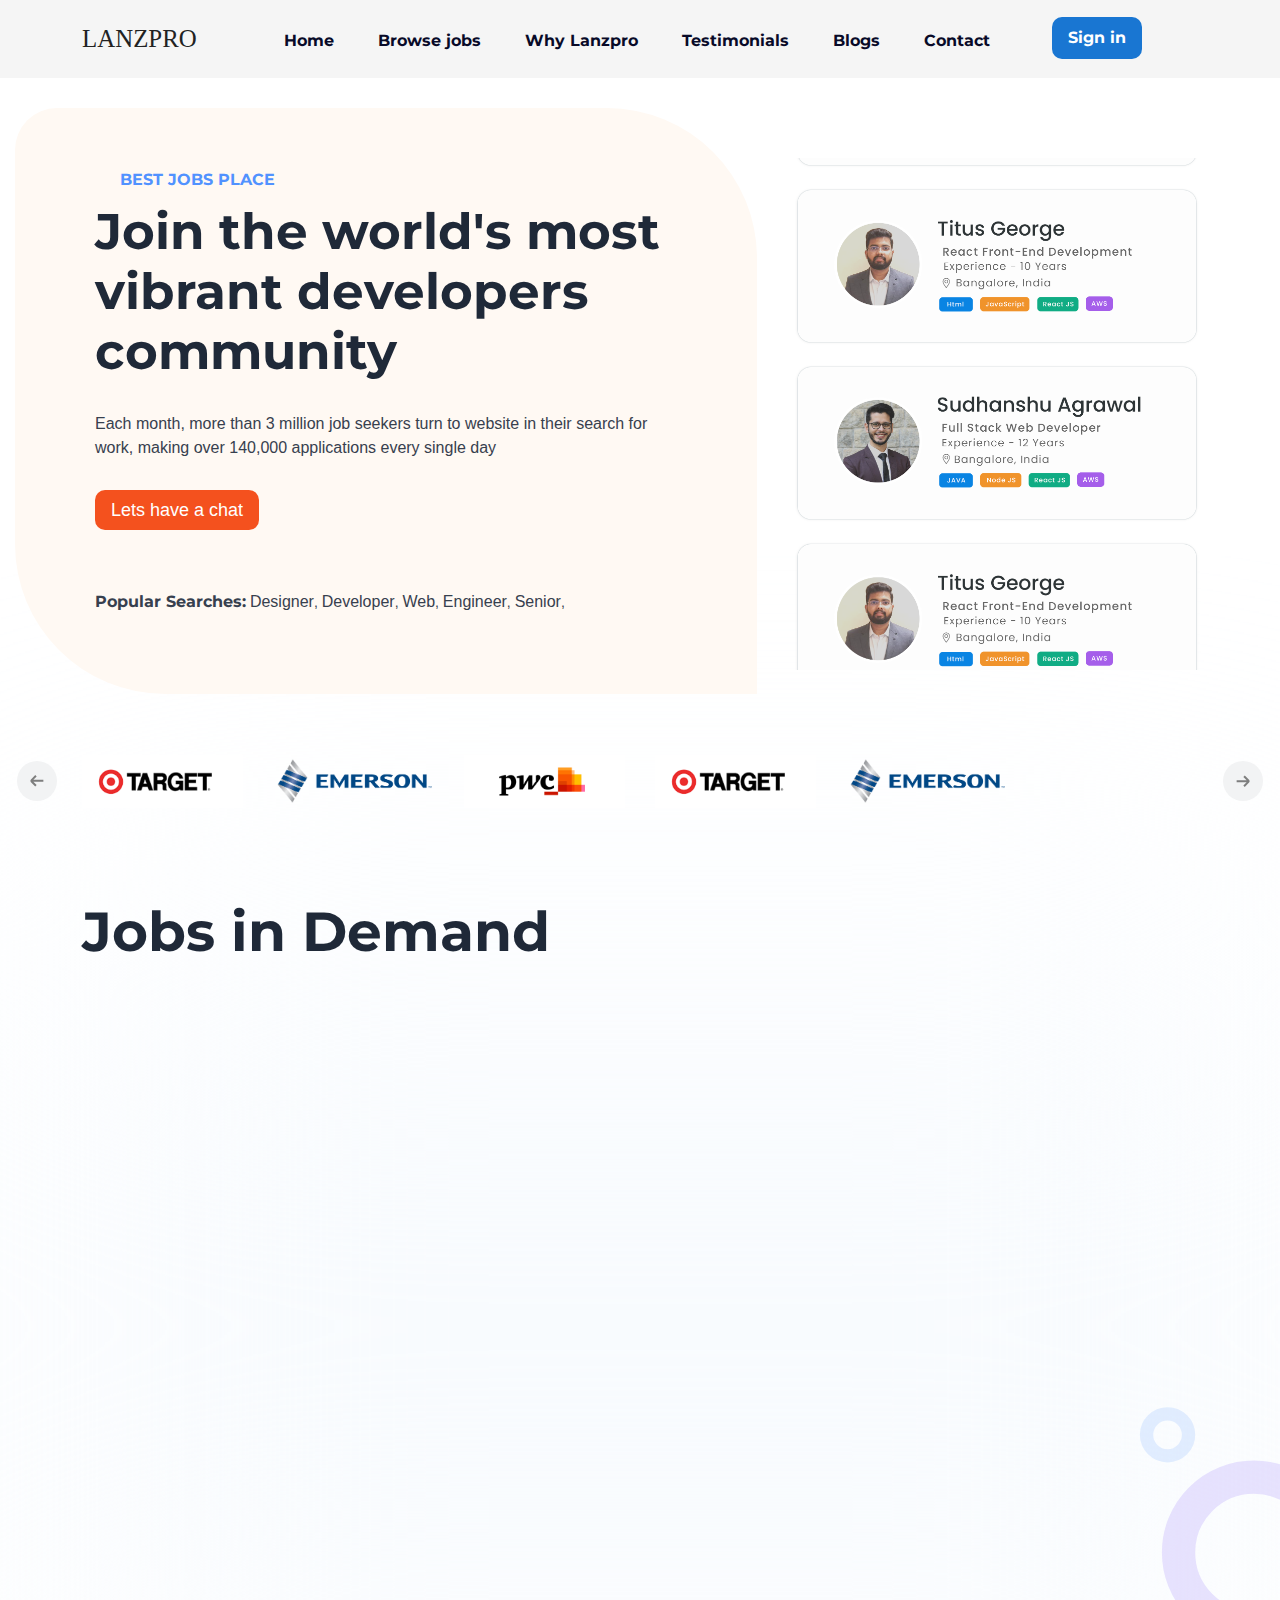
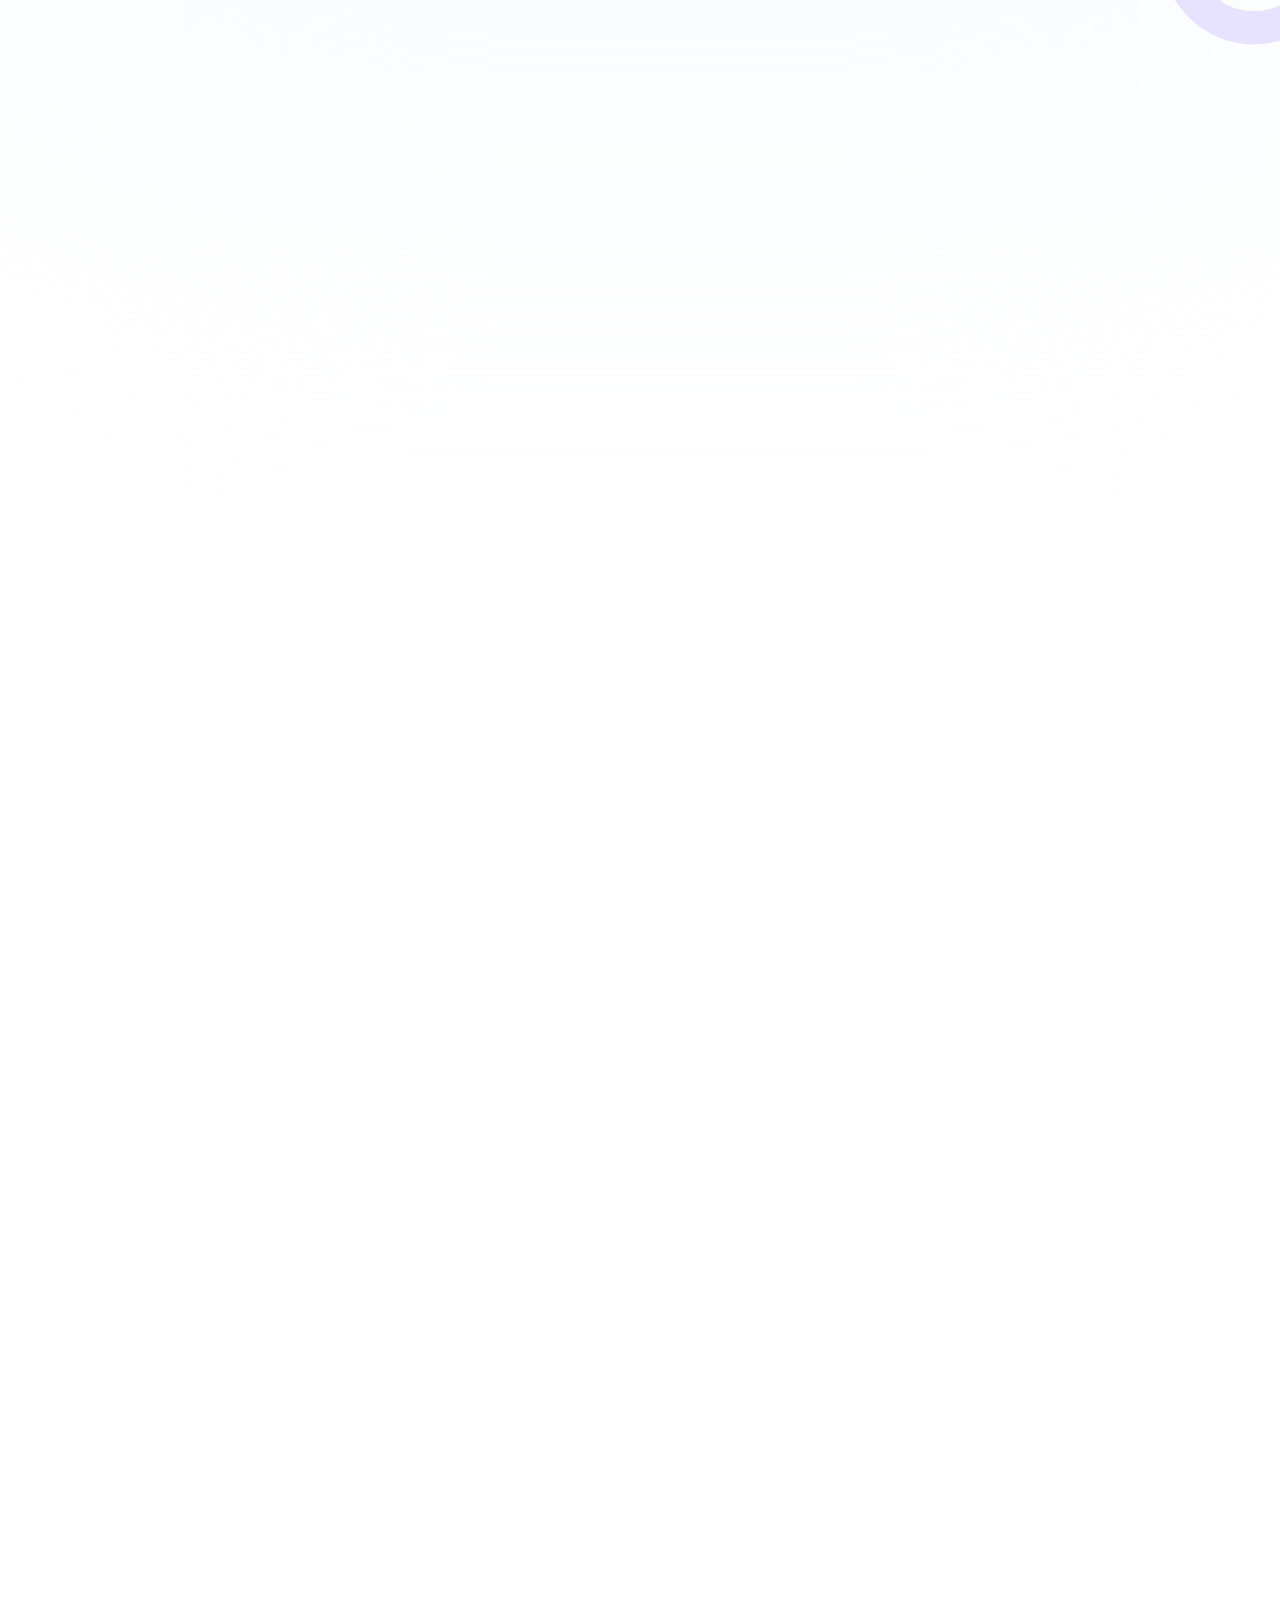
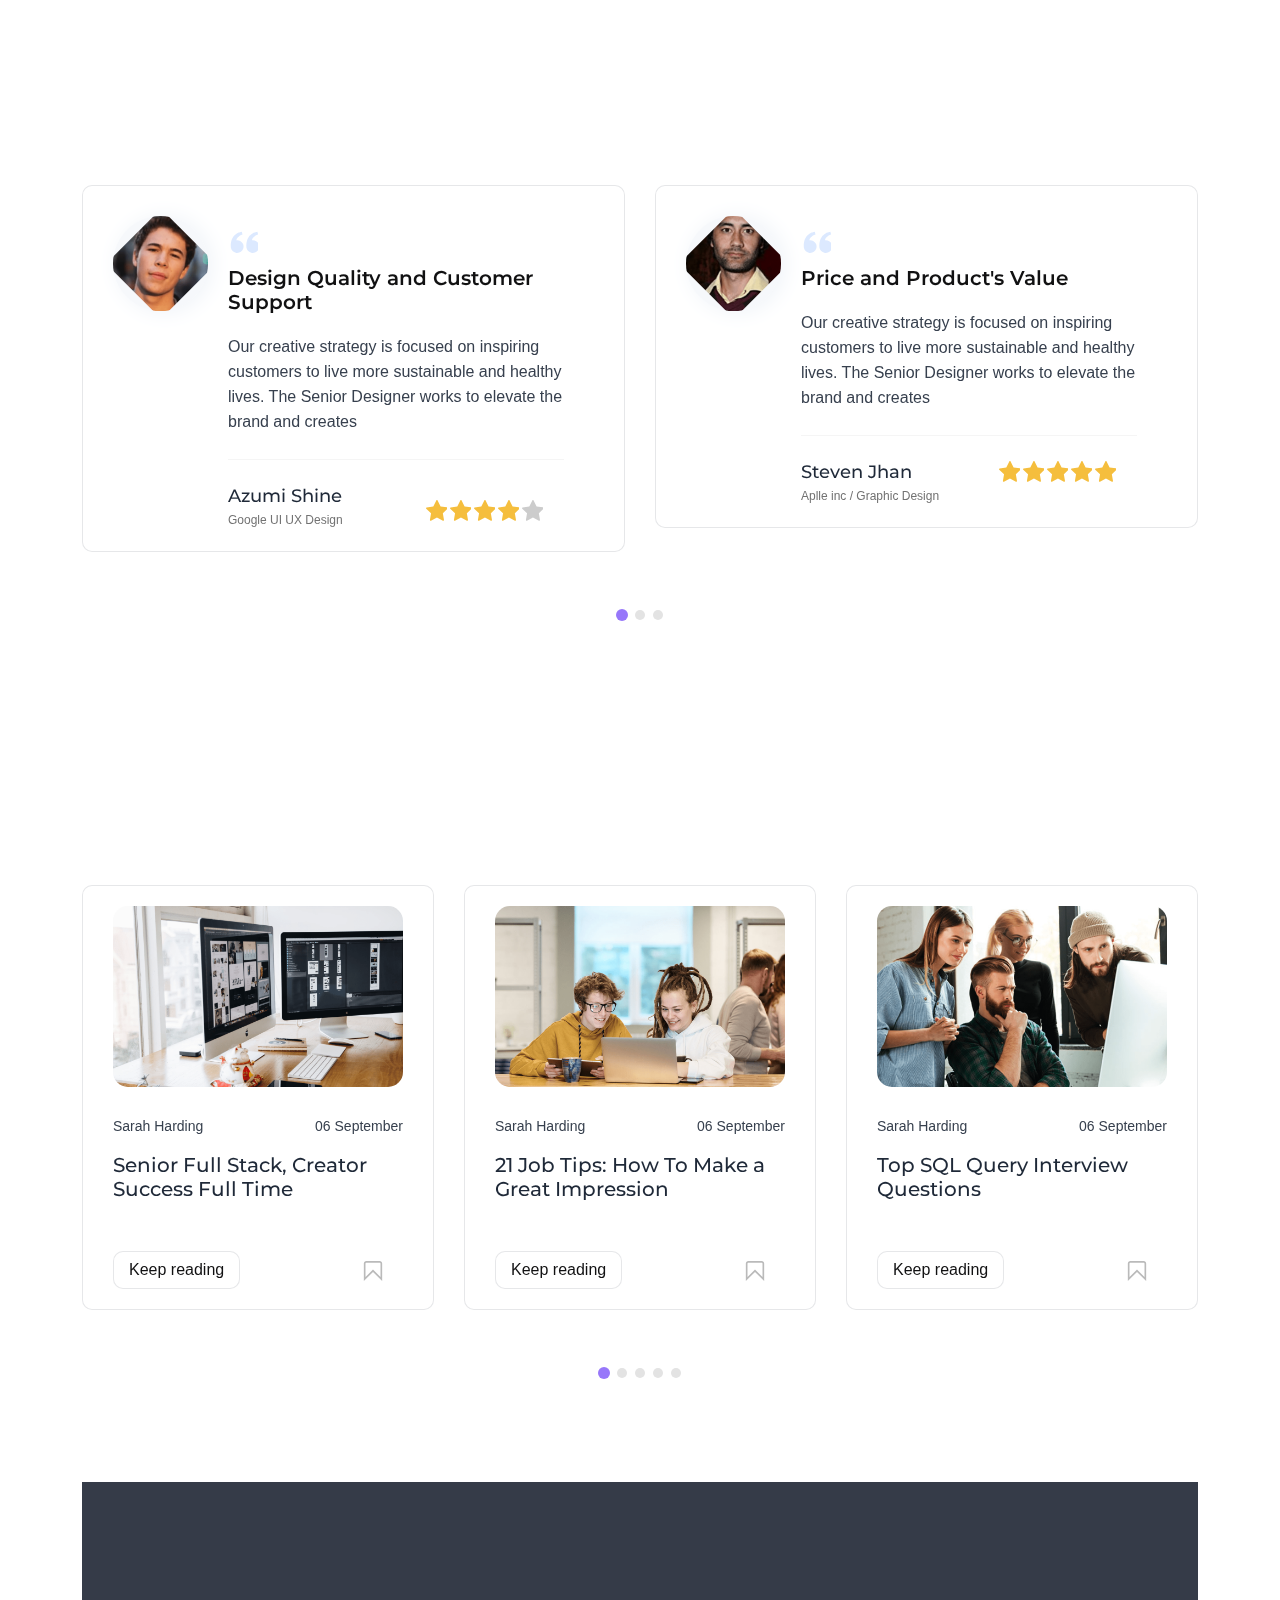
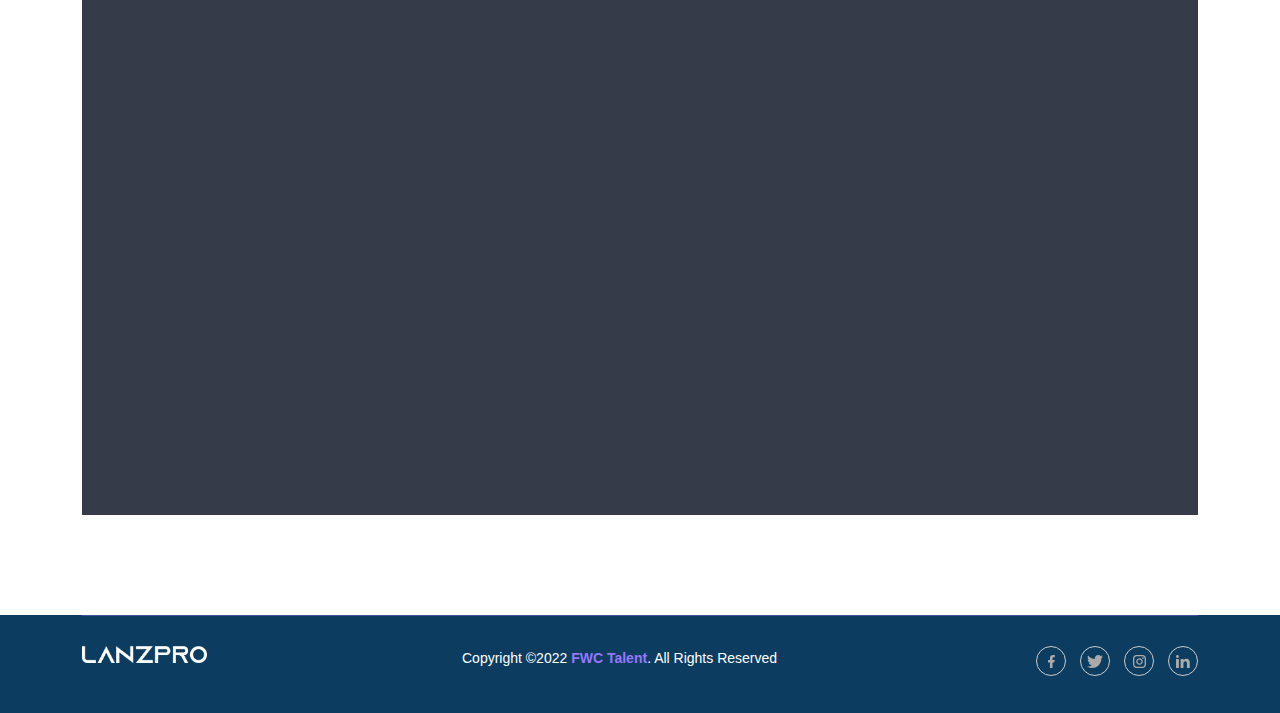
==== commit ef94d633: "dot" ====
--- a/index.html
+++ b/index.html
@@ -86,12 +86,7 @@
          <div class="mobile-header-wrapper-inner">
             <div class="mobile-header-top">
                <div class="user-account">
-                  <svg style="width: 130px;"vbackground="red" id="Layer_4" data-name="Layer 4" xmlns="http://www.w3.org/2000/svg" viewBox="0 0 131.88 26.09">
-                     <defs>
-                        <style>.cls-4{font-size:25.25px;fill:#222;font-family:AzonixRegular, Azonix;}</style>
-                     </defs>
-                     <text class="cls-4" transform="translate(0 21.47)">LANZPRO</text>
-                  </svg>
+                   <img src="log.png" style="width: 35%">
                </div>
             </div>
             <div class="mobile-header-content-area">
@@ -577,10 +572,10 @@
                         </h2>
                         <div class="mt-40  text-md-lh28 wow animate__animated animate__fadeInUp">
                          <div class="li"style="margin-right: 10px;">
-                         <li>  <h5>We Like to Talk</h5> </li>
-                           <li><h5>We've Done It Before</h5></li>
-                          <li><h5>Goal Oriented</h5></li>
-                           <li> <h5>We Are Dedicated to Our Clients’ Success</h5></li>
+                         <li> We Like to Talk</li>
+                           <li>We've Done It Before</li>
+                          <li>Goal Oriented</li>
+                           <li> We Are Dedicated to Our Clients’ Success</li>
                             </div>
 
                         </div>
--- a/assets/css/mainc619.css
+++ b/assets/css/mainc619.css
@@ -101,6 +101,7 @@
 .li li{
   font-size: x-large;
   margin-left: 23px;
+  line-height: 40px;
 }
 .header-nav a:hover {
  color: rgb(25, 118, 210)!important;
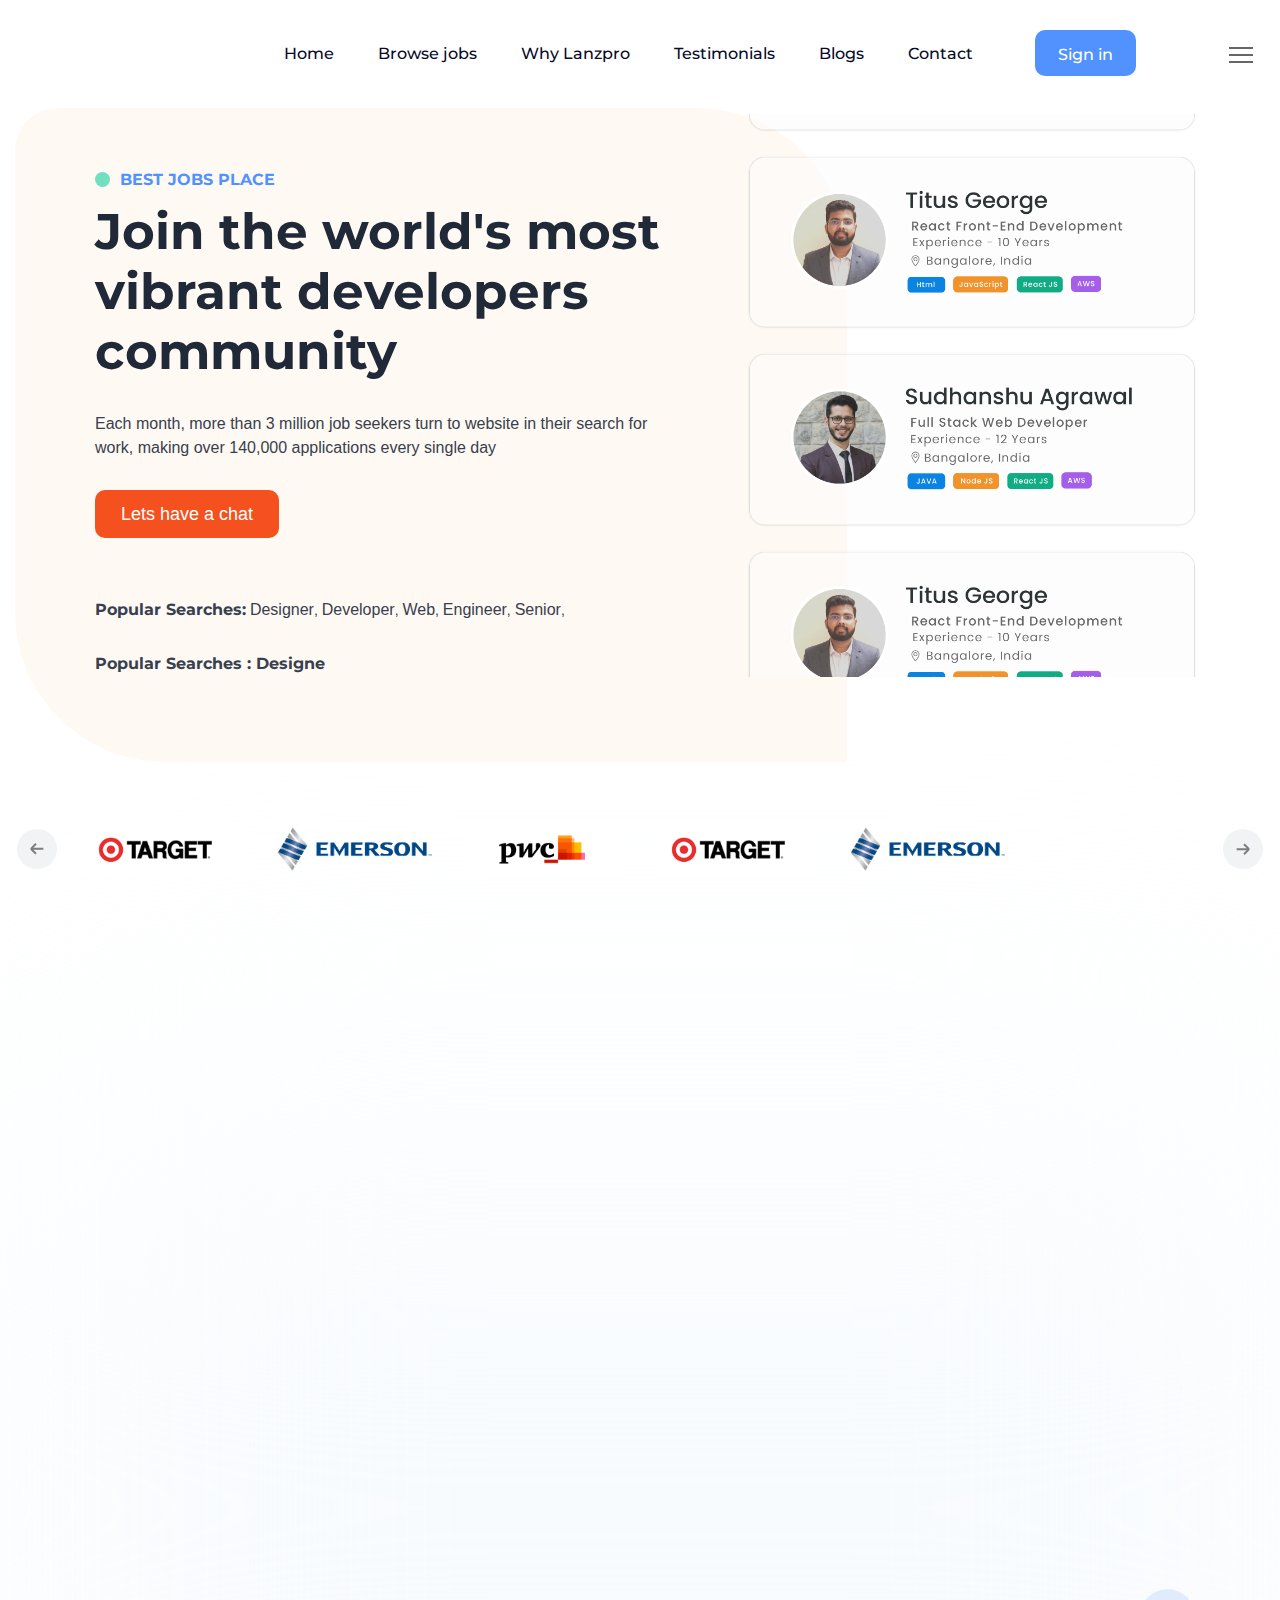
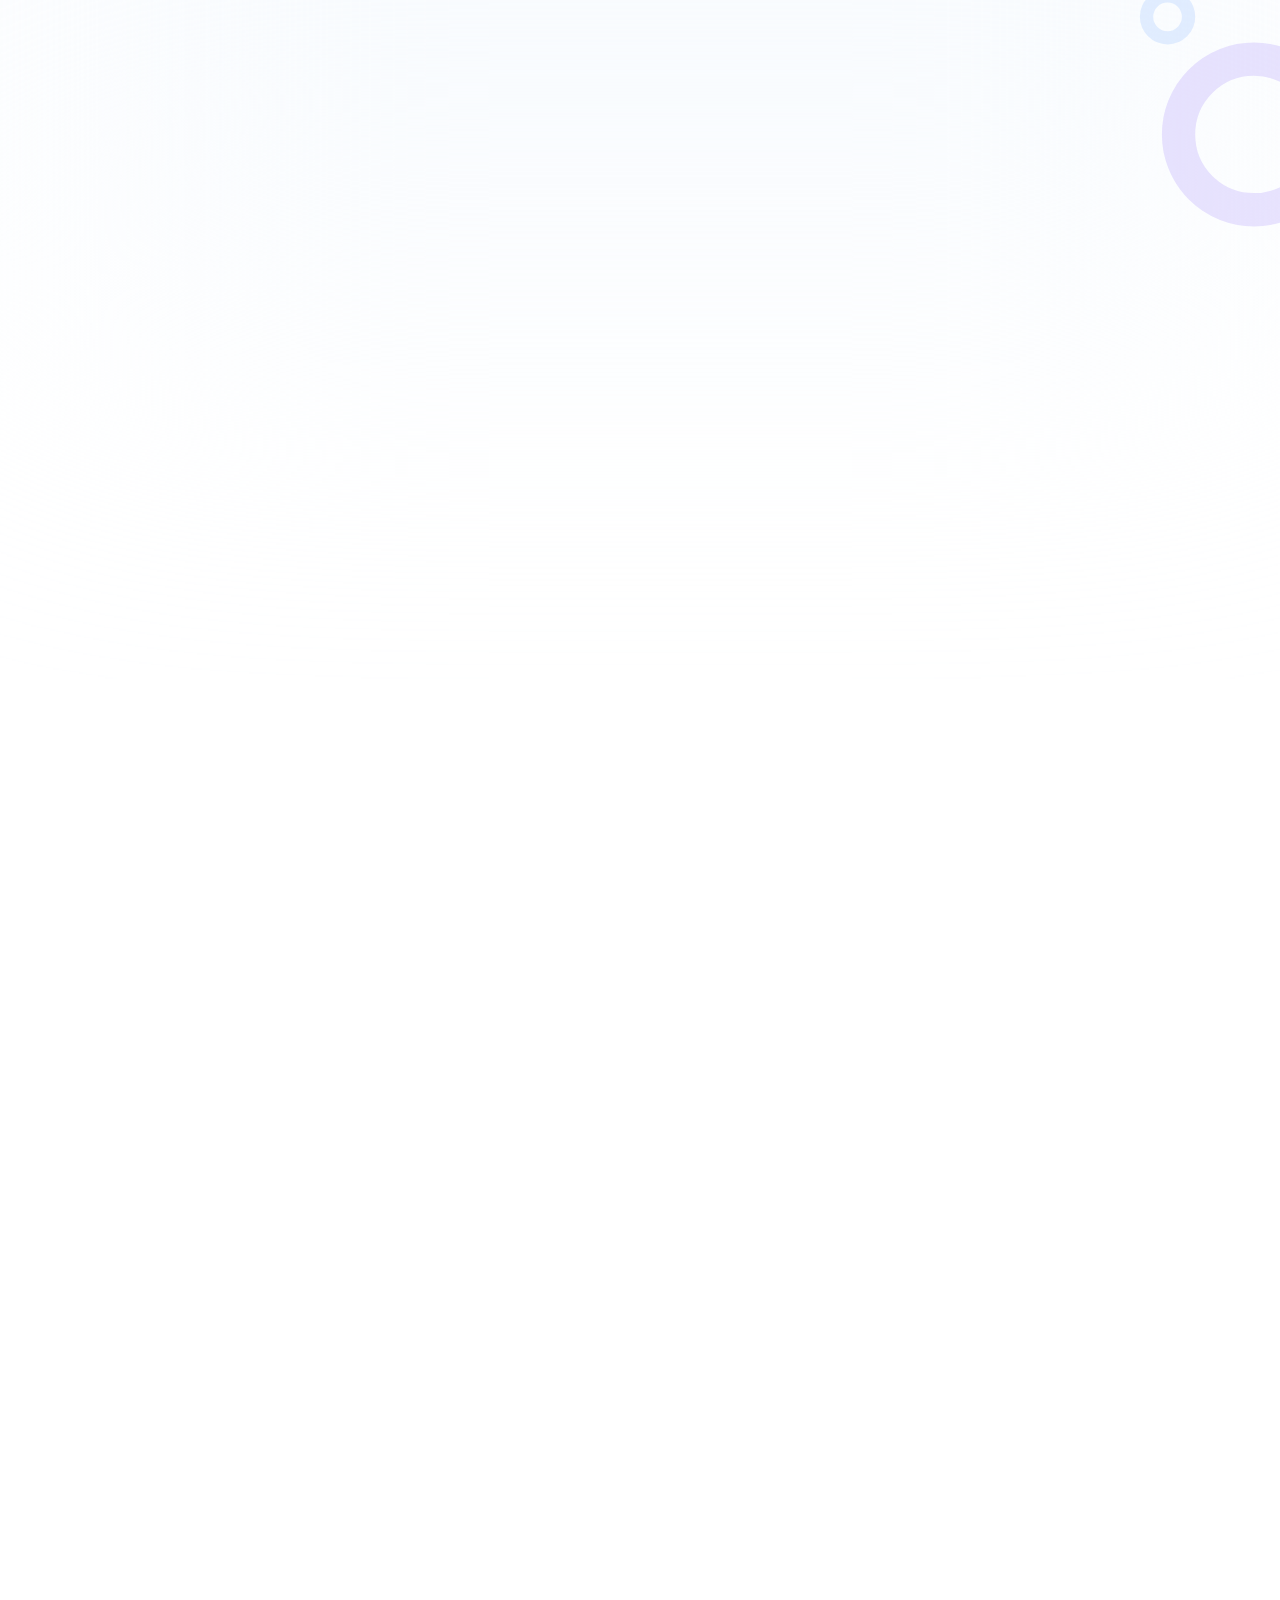
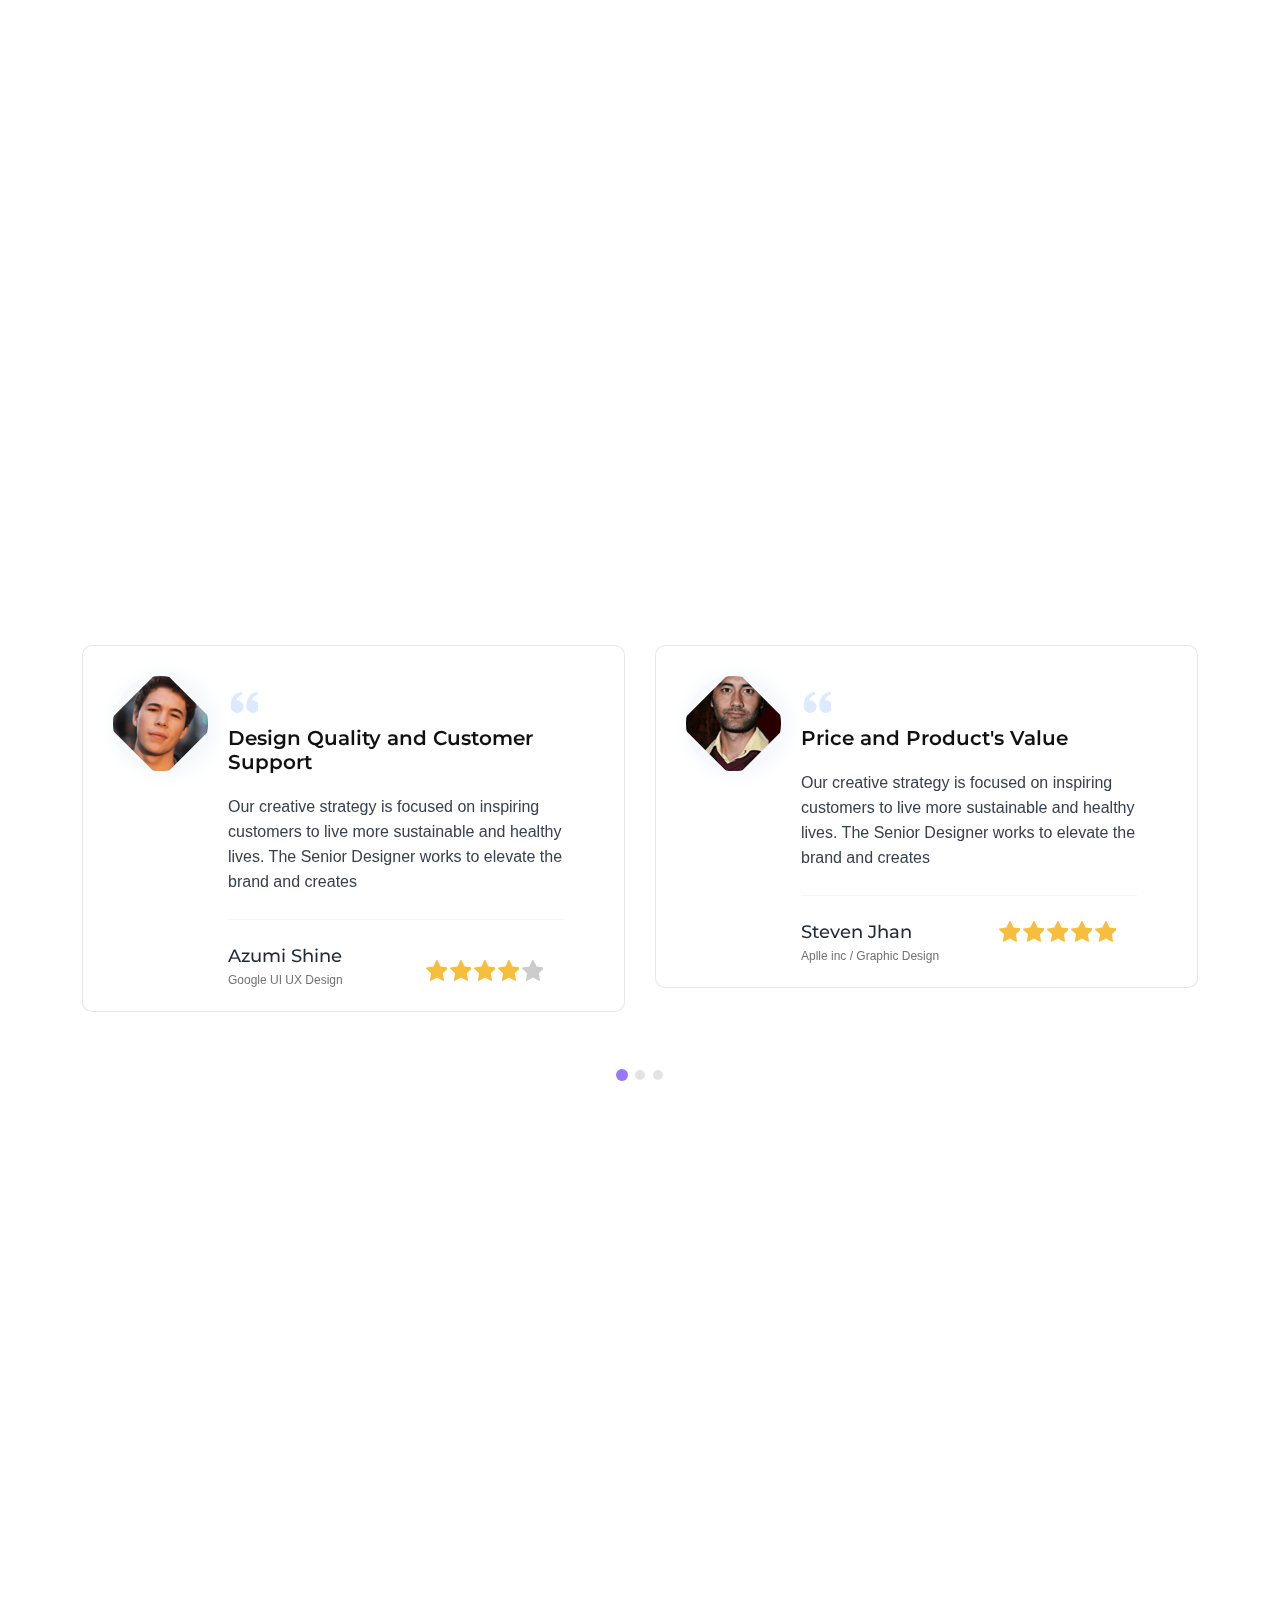
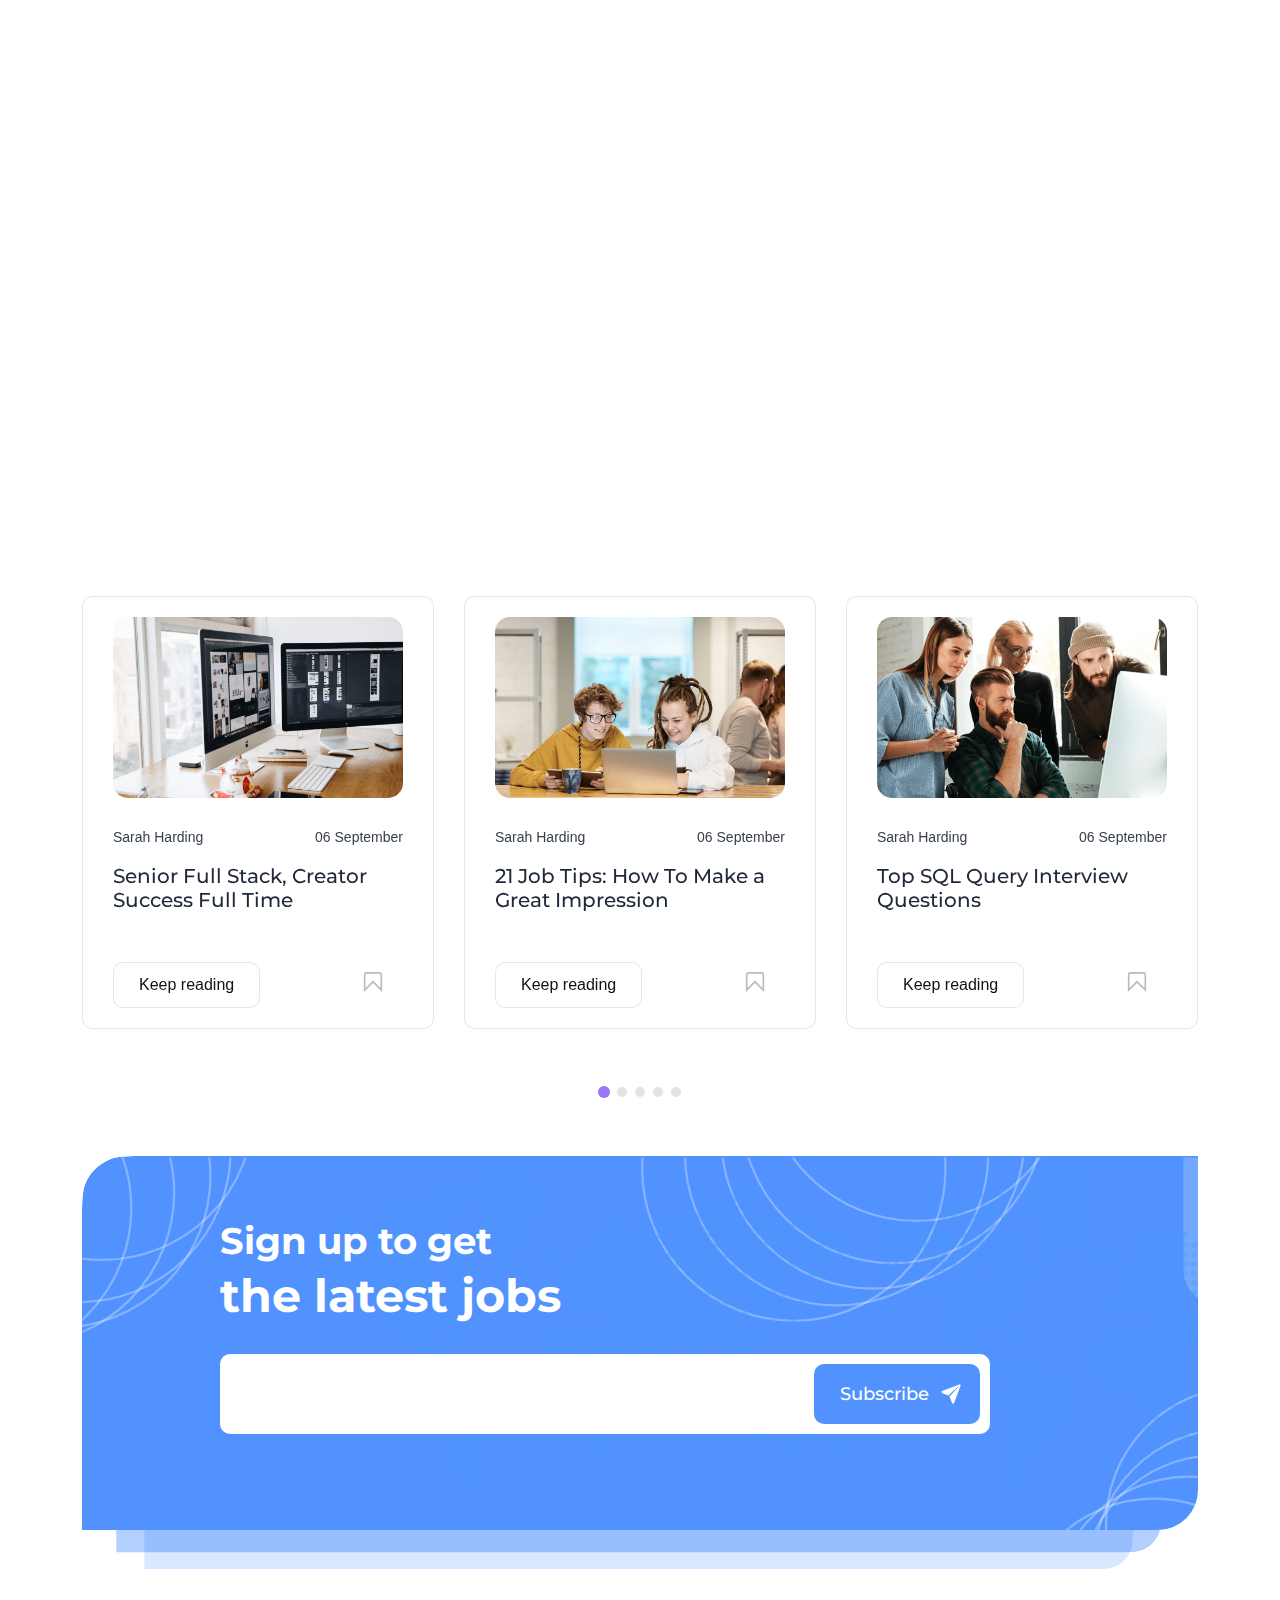
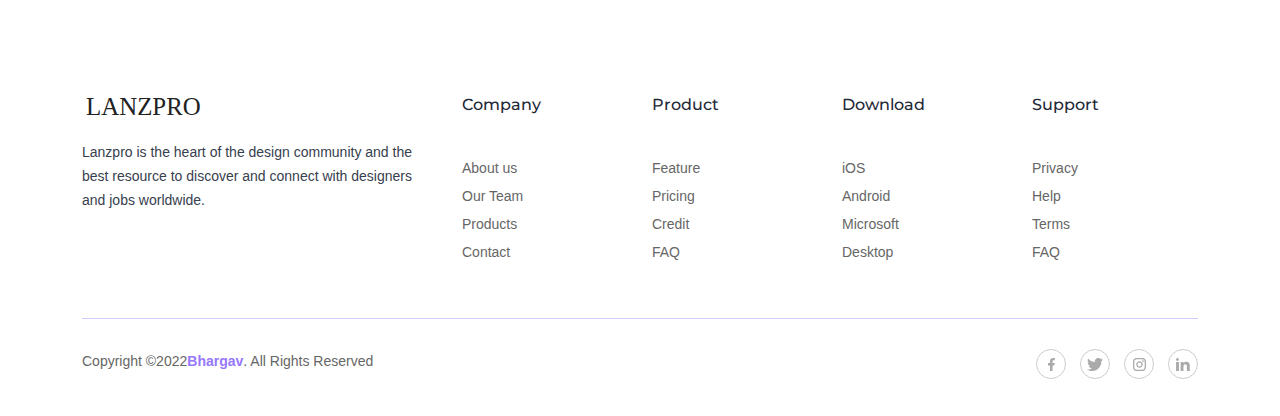
==== commit 46bf883e: "updat" ====
--- a/index.html
+++ b/index.html
@@ -10,7 +10,68 @@
       <!-- Template CSS -->
       <link rel="stylesheet" href="assets/css/plugins/animate.min.css" />
       <link rel="stylesheet" href="assets/css/mainc619.css?v=1.0" />
-     
+     <script type="text/javascript">
+        
+
+var TxtType = function(el, toRotate, period) {
+        this.toRotate = toRotate;
+        this.el = el;
+        this.loopNum = 0;
+        this.period = parseInt(period, 10) || 2000;
+        this.txt = '';
+        this.tick();
+        this.isDeleting = false;
+    };
+
+    TxtType.prototype.tick = function() {
+        var i = this.loopNum % this.toRotate.length;
+        var fullTxt = this.toRotate[i];
+
+        if (this.isDeleting) {
+        this.txt = fullTxt.substring(0, this.txt.length - 1);
+        } else {
+        this.txt = fullTxt.substring(0, this.txt.length + 1);
+        }
+
+        this.el.innerHTML = '<span class="wrap">'+this.txt+'</span>';
+
+        var that = this;
+        var delta = 200 - Math.random() * 100;
+
+        if (this.isDeleting) { delta /= 2; }
+
+        if (!this.isDeleting && this.txt === fullTxt) {
+        delta = this.period;
+        this.isDeleting = true;
+        } else if (this.isDeleting && this.txt === '') {
+        this.isDeleting = false;
+        this.loopNum++;
+        delta = 500;
+        }
+
+        setTimeout(function() {
+        that.tick();
+        }, delta);
+    };
+
+    window.onload = function() {
+        var elements = document.getElementsByClassName('typewrite');
+        for (var i=0; i<elements.length; i++) {
+            var toRotate = elements[i].getAttribute('data-type');
+            var period = elements[i].getAttribute('data-period');
+            if (toRotate) {
+              new TxtType(elements[i], JSON.parse(toRotate), period);
+            }
+        }
+        // INJECT CSS
+        var css = document.createElement("style");
+        css.type = "text/css";
+        css.innerHTML = ".typewrite > .wrap { border-right: 0.08em solid #fff}";
+        document.body.appendChild(css);
+    };
+
+
+     </script>
    </head>
    <body>
       <!-- Preloader Start -->
@@ -28,15 +89,16 @@
             <div class="main-header">
                <div class="header-left">
                   <div class="header-logo">
-                     <a href="index.html" class="d-flex">
-                        <!-- <img alt="" src="assets/imgs/theme/lanzpro.svg" /> -->
+                     <a href="index.html" class="d-flex" style="width: 130px;">
+                        <img alt="" src="Lanzpro.png" >
                      </a>
+                 <!--     
                      <svg style="width: 130px;"vbackground="red" id="Layer_2" data-name="Layer 2" xmlns="http://www.w3.org/2000/svg" viewBox="0 0 131.88 26.09">
                         <defs>
                            <style>.cls-2{font-size:25.25px;fill:#222;font-family:AzonixRegular, Azonix;}</style>
                         </defs>
                         <text class="cls-2" transform="translate(0 21.47)">LANZPRO</text>
-                     </svg>
+                     </svg> -->
                   </div>
                   <div class="header-nav">
                      <nav class="nav-main-menu d-none d-xl-block">
@@ -45,7 +107,7 @@
                               <a class="" href="index.html">Home</a>
                            </li>
                            <li class="has-children">
-                              <a href="#browse">Browse jobs</a>
+                              <a href="index1.html">Browse jobs</a>
                            </li>
                            <li class="has-children">
                               <a href="#why">Why Lanzpro</a>
@@ -61,12 +123,12 @@
                            </li>
                            <li>
                               <div class="block-signin">
-                                 <a href="http://test.crusource.com:3000/" class="btn btn-default btn-shadow ml-40 hover-up " style="color: white;">Sign in</a>
+                                 <a href="#" class="btn btn-default btn-shadow ml-40 hover-up " style="color: white;">Sign in</a>
                               </div>
                            </li>
                         </ul>
                      </nav>
-                     <div class="burger-icon burger-icon-white d-block d-sm-none">
+                     <div class="burger-icon burger-icon-white">
                         <span class="burger-icon-top"></span>
                         <span class="burger-icon-mid"></span>
                         <span class="burger-icon-bottom"></span>
@@ -86,7 +148,12 @@
          <div class="mobile-header-wrapper-inner">
             <div class="mobile-header-top">
                <div class="user-account">
-                   <img src="log.png" style="width: 35%">
+                  <svg style="width: 130px;"vbackground="red" id="Layer_4" data-name="Layer 4" xmlns="http://www.w3.org/2000/svg" viewBox="0 0 131.88 26.09">
+                     <defs>
+                        <style>.cls-4{font-size:25.25px;fill:#222;font-family:AzonixRegular, Azonix;}</style>
+                     </defs>
+                     <text class="cls-4" transform="translate(0 21.47)">LANZPRO</text>
+                  </svg>
                </div>
             </div>
             <div class="mobile-header-content-area">
@@ -161,11 +228,17 @@
                         </h1>
                         <div class="banner-description mt-30 wow animate__animated animate__fadeInUp" data-wow-delay=".1s">Each month, more than 3 million job seekers turn to website in their search for work, making over 140,000 applications every single day</div>
                         <div class="mt-30 wow animate__animated animate__fadeInUp" data-wow-delay=".1s">
-                           <a href="#contact" class="btn btn-default" style="background-color: #f4511e;">Lets have a chat  </a>
+                           <a href="" class="btn btn-default" style="background-color: #f4511e;">Lets have a chat  </a>
                         </div>
                         <div class="list-tags-banner mt-60 wow animate__animated animate__fadeInUp" data-wow-delay=".3s">
                            <strong>Popular Searches:</strong>
                            <a href="#">Designer</a>, <a href="#">Developer</a>, <a href="#">Web</a>, <a href="#">Engineer</a>, <a href="#">Senior</a>,
+
+<h1>
+   <strong>Popular Searches : </strong><a href="" class="typewrite" data-period="2000" data-type='[ " Designer , Developer, ", ".", "Web, Engineer, Senior,", "React Developer" ]'>
+    <span class="wrap"></span>
+  </a>
+</h1>
                         </div>
                      </div>
                   </div>
@@ -211,23 +284,21 @@
                            </div>
                         </div>
                         <br>
-                        
-                     </div>
-                     <script type="text/javascript">
+                        <script type="text/javascript">
                            [...document.querySelectorAll('.single-column')].map(column => {
                            column.style.setProperty('--animation', 'slide');
-                           column.style.setProperty('height', '200%', );
+                           column.style.setProperty('height', '200%');
                            column.innerHTML = column.innerHTML + column.innerHTML;
                            });
                         </script>
+                     </div>
                   </div>
                </div>
             </div>
          </section>
-              <div  ></div>
-         <div  class="section-box wow animate__animated animate__fadeIn mt-10">
+         <div class="section-box wow animate__animated animate__fadeIn mt-10">
             <div class="container">
-               <div class="box-swiper" id='browse'>
+               <div class="box-swiper">
                   <div class="swiper-container swiper-group-6">
                      <div class="swiper-wrapper pb-10 pt-5">
                         <div class="swiper-slide hover-up">
@@ -258,8 +329,8 @@
          <section class="section-box mt-30">
             <div class="container">
                <div class="row align-items-end">
-                  <div class="col-lg-8">
-                     <h2 class="section-title mb-20 wow animate__animated animate__fadeInUp">Jobs in Demand</h2>
+                  <div class="col-lg-12">
+                     <h3 class="section-title mb-20 wow animate__animated animate__fadeInUp">Discover jobs across popular roles</h3>
                      <p class="text-md-lh28 color-black-5 wow animate__animated animate__fadeInUp">Get Matched With According To The SkillSet  </p>
                   </div>
                   <div class="col-lg-5 text-lg-end text-start wow animate__animated animate__fadeInUp" data-wow-delay=".2s">
@@ -277,7 +348,7 @@
                         </div>
                         <h5 class="text-center mt-20 card-heading"><a href="">Cloud Computing</a>
                         </h5>
-                      <!--   <p class="text-center text-stroke-40 mt-20">156 Available Vacancy</p> -->
+                        <p class="text-center text-stroke-40 mt-20">156 Available Vacancy</p>
                      </div>
                   </div>
                   <div class="col-lg-3 col-md-6 col-sm-12 col-12">
@@ -288,7 +359,7 @@
                            </a>
                         </div>
                         <h5 class="text-center mt-20 card-heading"><a href="">Cyber<br> Security </a></h5>
-              <!--           <p class="text-center text-stroke-40 mt-20">268 Available Vacancy</p> -->
+                        <p class="text-center text-stroke-40 mt-20">268 Available Vacancy</p>
                      </div>
                   </div>
                   <div class="col-lg-3 col-md-6 col-sm-12 col-12 wow animate__animated animate__fadeInUp" data-wow-delay=".2s">
@@ -299,7 +370,7 @@
                            </a>
                         </div>
                         <h5 class="text-center mt-20 card-heading"><a href="">Full Stack<br></a></h5>
-                      <!--   <p class="text-center text-stroke-40 mt-20">145 Available Vacancy</p> -->
+                        <p class="text-center text-stroke-40 mt-20">145 Available Vacancy</p>
                      </div>
                   </div>
                   <div class="col-lg-3 col-md-6 col-sm-12 col-12">
@@ -310,7 +381,7 @@
                            </a>
                         </div>
                         <h5 class="text-center mt-20 card-heading" ><a href="">ERP <br><span style="font-size: 12px;">( Enterprise resource planning )</span></a></h5>
-                   <!--      <p class="text-center text-stroke-40 mt-20">236 Available Vacancy</p> -->
+                        <p class="text-center text-stroke-40 mt-20">236 Available Vacancy</p>
                      </div>
                   </div>
                   <div class="col-lg-3 col-md-6 col-sm-12 col-12">
@@ -321,7 +392,7 @@
                            </a>
                         </div>
                         <h5 class="text-center mt-20 card-heading"><a href="">PLM<br> <span style="font-size: 12px;">( Product Lifecycle Management )</span></a></h5>
-                      <!--   <p class="text-center text-stroke-40 mt-20">56 Available Vacancy</p> -->
+                        <p class="text-center text-stroke-40 mt-20">56 Available Vacancy</p>
                      </div>
                   </div>
                   <div class="col-lg-3 col-md-6 col-sm-12 col-12">
@@ -332,7 +403,7 @@
                            </a>
                         </div>
                         <h5 class="text-center mt-20 card-heading"><a href="">QA Testing <br>Automation</a></h5>
-                       <!--  <p class="text-center text-stroke-40 mt-20">168 Available Vacancy</p> -->
+                        <p class="text-center text-stroke-40 mt-20">168 Available Vacancy</p>
                      </div>
                   </div>
                   <div class="col-lg-3 col-md-6 col-sm-12 col-12">
@@ -345,34 +416,26 @@
                            </a>
                         </div>
                         <h5 class="text-center mt-20 card-heading"><a href="">Architecture<br> </a></h5>
-                      <!--   <p class="text-center text-stroke-40 mt-20">628 Available Vacancy</p> -->
+                        <p class="text-center text-stroke-40 mt-20">628 Available Vacancy</p>
                      </div>
                   </div>
                   <div class="col-lg-3 col-md-6 col-sm-12 col-12">
                      <div class="card-grid hover-up wow animate__animated animate__fadeInUp" data-wow-delay=".3s">
-                          <div class="text-center card-img">
-                           <a href="">
-                              <figure>
-                                 <img src="assets/imgs/theme/icons/re.png" alt="" />
-                              </figure>
-                           </a>
-                        </div>
                         <div class="text-center mt-15">
-                           <h5 class="text-center mt-20 card-heading">React Native</h5>
-                        </div>
-                      <!--   <p class="text-center mt-30 text-stroke-40">Jobs are waiting for you</p> -->
-                        <!-- <div class="text-center mt-30">
+                           <h3>18,265+</h3>
+                        </div>
+                        <p class="text-center mt-30 text-stroke-40">Jobs are waiting for you</p>
+                        <div class="text-center mt-30">
                            <div class="box-button-shadow"><a href="" class="btn btn-default" style="">Explore more</a></div>
-                        </div> -->
+                        </div>
                      </div>
                   </div>
                </div>
             </div>
          </section>
-    
-         <section class="section-box mt-80" >
+         <section class="section-box mt-80">
             <div class="container">
-               <h2 class="section-title text-center mb-15 wow animate__ animate__fadeInUp animated" style="visibility: visible; animation-name: fadeInUp;">Featured Jobs</h2>
+               <h3 class="section-title text-center mb-15 wow animate__ animate__fadeInUp animated" style="visibility: visible; animation-name: fadeInUp;">Explore top companies hiring now</h3>
                <div class="text-normal text-center mb-60 color-black-5 box-mw-60 wow animate__ animate__fadeInUp animated" style="visibility: visible; animation-name: fadeInUp;">
                   The #1 Job Board for Hiring Creative Professionals
                </div>
@@ -382,29 +445,28 @@
                         <!-- Item job -->
                         <div class="card-job hover-up wow animate__ animate__fadeInUp animated" style="visibility: visible; animation-name: fadeInUp;">
                            <div class="card-job-top">
-                              <div class="card-job-top--image">
+                              <div class="card-job-top--image img-circle">
                                  <a href="">
-                                    <figure><img alt="jobhub" src="assets/imgs/page/job/digital.png"></figure>
+                                    <figure><img alt="" src="assets/imgs/page/job/com.gif"></figure>
                                  </a>
                               </div>
                               <div class="card-job-top--info">
-                                 <h6 class="card-job-top--info-heading"><a href="">Digital Marketing Manager</a></h6>
+                                 <h6 class="card-job-top--info-heading"><a href="">SAP TM Consultant & Senior Consultant</a></h6>
                                  <div class="row">
-                                    <div class="col-md-9">
-                                       <a href=""><span class="card-job-top--company">AliStudio, Inc</span></a>
-                                       <span class="card-job-top--location text-sm"><i class="fi-rr-marker"></i> New York, NY</span>
+                                    <div class="col-md-12">
+                                       <a href=""><span class="card-job-top--company">Deloitte</span></a>
+                                       <span class="card-job-top--location text-sm"><i class="fi-rr-marker"></i> Kolkata, Hyderabad/Secunderabad,</span>
                                        <span class="card-job-top--type-job text-sm"><i class="fi-rr-briefcase"></i>Full time</span>
                                        <span class="card-job-top--post-time text-sm"><i class="fi-rr-clock"></i> 3 mins ago</span>
                                     </div>
-                                    <div class="col-md-3 text-md-end text-start">
+                                  <!--   <div class="col-md-3 text-md-end text-start">
                                        <span class="card-job-top--price">$500<span>/Hour</span></span>
-                                    </div>
+                                    </div> -->
                                  </div>
                               </div>
                            </div>
                            <div class="card-job-description mt-20">
-                              We want someone who has been doing this for a solid 2-3 years. We want someone who can
-                              demonstrate an extremely strong portfolio.
+                              SAP BRIM Functional Consultant will provide expertise and knowledge ensuring Quality Solutions are provided to our clients & help our Deloitte SAP practice to grow. 
                            </div>
                            <div class="card-job-bottom mt-25">
                               <div class="row">
@@ -426,29 +488,27 @@
                         <!-- Item job -->
                         <div class="card-job hover-up wow animate__ animate__fadeInUp animated" style="visibility: visible; animation-name: fadeInUp;">
                            <div class="card-job-top">
-                              <div class="card-job-top--image">
+                              <div class="card-job-top--image img-circle">
                                  <a href="">
-                                    <figure><img alt="jobhub" src="assets/imgs/page/job/n-digital.png"></figure>
+                                    <figure><img alt="" src="assets/imgs/page/job/com8.png"></figure>
                                  </a>
                               </div>
                               <div class="card-job-top--info">
-                                 <h6 class="card-job-top--info-heading"><a href="">Development Team Lead</a></h6>
+                                 <h6 class="card-job-top--info-heading"><a href="">React JS</a></h6>
                                  <div class="row">
-                                    <div class="col-md-9">
-                                       <a href=""><span class="card-job-top--company">AliStudio, Inc</span></a>
-                                       <span class="card-job-top--location text-sm"><i class="fi-rr-marker"></i> New York, NY</span>
+                                    <div class="col-md-12">
+                                       <a href=""><span class="card-job-top--company">Capgemini</span></a>
+                                       <span class="card-job-top--location text-sm"><i class="fi-rr-marker"></i> NNoida, Kolkata, Hyderabad/Secunderabad,  </span>
                                        <span class="card-job-top--type-job text-sm"><i class="fi-rr-briefcase"></i>Full time</span>
                                        <span class="card-job-top--post-time text-sm"><i class="fi-rr-clock"></i> 3 mins ago</span>
                                     </div>
-                                    <div class="col-md-3 text-md-end text-start">
-                                       <span class="card-job-top--price">$500<span>/Hour</span></span>
-                                    </div>
+                                
                                  </div>
                               </div>
                            </div>
                            <div class="card-job-description mt-20">
-                              We want someone who has been doing this for a solid 2-3 years. We want someone who can
-                              demonstrate an extremely strong portfolio.
+                              2-3+ years of professional experience building and shipping code in professional consumer/B2B products.
+                              Expert knowledge of VueJS or React, HTML, CSS, Javascript and Browser compliance
                            </div>
                            <div class="card-job-bottom mt-25">
                               <div class="row">
@@ -470,30 +530,27 @@
                         <!-- Item job -->
                         <div class="card-job hover-up wow animate__ animate__fadeInUp animated" style="visibility: visible; animation-name: fadeInUp;">
                            <div class="card-job-top">
-                              <div class="card-job-top--image">
-                                 <a href="employers-single.html">
-                                    <figure><img alt="" src="assets/imgs/page/job/n-digital2.png"></figure>
+                              <div class="card-job-top--image img-circle">
+                                 <a href="" >
+                                    <figure><img alt="" src="assets/imgs/page/job/com3.png"></figure>
                                  </a>
                               </div>
                               <div class="card-job-top--info">
-                                 <h6 class="card-job-top--info-heading"><a href="">Hiring Online English Teachers</a>
+                                 <h6 class="card-job-top--info-heading"><a href="">CN - Strategy - MC - CS&S - ACE - Microsoft Dynamics</a>
                                  </h6>
                                  <div class="row">
-                                    <div class="col-md-9">
-                                       <a href=""><span class="card-job-top--company">AliStudio, Inc</span></a>
-                                       <span class="card-job-top--location text-sm"><i class="fi-rr-marker"></i> New York, NY</span>
+                                    <div class="col-md-12">
+                                       <a href=""><span class="card-job-top--company">Accenture</span></a>
+                                       <span class="card-job-top--location text-sm"><i class="fi-rr-marker"></i> Hyderabad/Secunderabad, Pune, </span>
                                        <span class="card-job-top--type-job text-sm"><i class="fi-rr-briefcase"></i>Full time</span>
                                        <span class="card-job-top--post-time text-sm"><i class="fi-rr-clock"></i> 3 mins ago</span>
                                     </div>
-                                    <div class="col-md-3 text-md-end text-start">
-                                       <span class="card-job-top--price">$500<span>/Hour</span></span>
-                                    </div>
+                                  
                                  </div>
                               </div>
                            </div>
                            <div class="card-job-description mt-20">
-                              We want someone who has been doing this for a solid 2-3 years. We want someone who can
-                              demonstrate an extremely strong portfolio.
+                             Join our team of Customer Sales & Service consultants who solve customer facing challenges at clients spanning sales, service and marketing to accelerate business change.
                            </div>
                            <div class="card-job-bottom mt-25">
                               <div class="row">
@@ -515,29 +572,26 @@
                         <!-- Item job -->
                         <div class="card-job hover-u wow animate__ animate__fadeInUp animated" style="visibility: visible; animation-name: fadeInUp;">
                            <div class="card-job-top">
-                              <div class="card-job-top--image">
-                                 <a href="employers-single.html">
-                                    <figure><img alt="" src="assets/imgs/page/job/digital.png"></figure>
+                              <div class="card-job-top--image img-circle">
+                                 <a href="">
+                                    <figure><img alt="" src="assets/imgs/page/job/index2.png"></figure>
                                  </a>
                               </div>
                               <div class="card-job-top--info">
-                                 <h6 class="card-job-top--info-heading"><a href="">Development Team Lead</a></h6>
+                                 <h6 class="card-job-top--info-heading"><a href="">Oracle PLSQL Developer</a></h6>
                                  <div class="row">
-                                    <div class="col-md-9">
-                                       <a href=""><span class="card-job-top--company">AliStudio, Inc</span></a>
-                                       <span class="card-job-top--location text-sm"><i class="fi-rr-marker"></i> New York, NY</span>
+                                    <div class="col-md-12">
+                                       <a href=""><span class="card-job-top--company">Oracle</span></a>
+                                       <span class="card-job-top--location text-sm"><i class="fi-rr-marker"></i> Pune, Chennai, Bangalore/Bengaluru</span>
                                        <span class="card-job-top--type-job text-sm"><i class="fi-rr-briefcase"></i>Full time</span>
                                        <span class="card-job-top--post-time text-sm"><i class="fi-rr-clock"></i> 3 mins ago</span>
                                     </div>
-                                    <div class="col-md-3 text-md-end text-start">
-                                       <span class="card-job-top--price">$500<span>/Hour</span></span>
-                                    </div>
+                                    
                                  </div>
                               </div>
                            </div>
                            <div class="card-job-description mt-20">
-                              We want someone who has been doing this for a solid 2-3 years. We want someone who can
-                              demonstrate an extremely strong portfolio.
+                             Should have sound technical knowledge in Core banking foundation, Current account , Savings accounts, Teller, Deposit, Interest and Charges, Payment and Lending Modules in any of the core banking product (FLEXCUBE is preferable).
                            </div>
                            <div class="card-job-bottom mt-25">
                               <div class="row">
@@ -565,30 +619,10 @@
          <section class="section-box mt-50 mb-70 mt-20 " ><br>
             <div class="container">
                <div class="row">
-                  <div class="col-lg-6 col-sm-12">
-                     <div class="content-job-inner">
-                        <h2 class="section-title heading-lg wow animate__animated animate__fadeInUp">Why Developers
-                           Choose Us?
-                        </h2>
-                        <div class="mt-40  text-md-lh28 wow animate__animated animate__fadeInUp">
-                         <div class="li"style="margin-right: 10px;">
-                         <li> We Like to Talk</li>
-                           <li>We've Done It Before</li>
-                          <li>Goal Oriented</li>
-                           <li> We Are Dedicated to Our Clients’ Success</li>
-                            </div>
-
-                        </div>
-                        <div class="mt-40">
-                           <div class="box-button-shadow wow animate__animated animate__fadeInUp"><a href="http://test.crusource.com:3000/#/" class="btn btn-default">Apply Now</a></div>
-                           <!--     <a href="#" class="btn btn-link wow animate__animated animate__fadeInUp">Learn more</a> -->
-                        </div>
-                     </div>
-                  </div>
-                  <div class="col-lg-6 col-sm-12">
+                   <div class="col-lg-6 col-sm-12">
                      <div class="box-image-job">
                         <figure class=" wow animate__animated animate__fadeIn"><img alt="" src="assets/imgs/blog/img-job.png" /></figure>
-                       <!--  <div class="job-top-creator">
+                     <!--    <div class="job-top-creator">
                            <div class="job-top-creator-head">
                               <h5>Top Freelancers</h5>
                            </div>
@@ -633,10 +667,34 @@
                         </div> -->
                      </div>
                   </div>
+                  <div class="col-lg-6 col-sm-12">
+                     <div class="content-job-inner">
+                        <h6 class="section-title heading-lg wow animate__animated animate__fadeInUp">Why are the best developers joining Lanzpro? 
+                        </h6>
+                        <div class="mt-40  text-md-lh28 wow animate__animated animate__fadeInUp dot-line">
+                           <li>Because they want careers, not gigs.</li>
+                           <li>
+                             Vetted once, eligible for life
+                           </li>
+                           <li>
+                              Exclusive Lanzpro developer community
+                           </li>
+                          <li>
+                             Income stability thanks to 99% rematch rate
+                           </li>
+                         
+                        </div>
+                        <div class="mt-40">
+                           <div class="box-button-shadow wow animate__animated animate__fadeInUp"><a href="#" class="btn btn-default">Apply Now</a></div>
+                           <!--     <a href="#" class="btn btn-link wow animate__animated animate__fadeInUp">Learn more</a> -->
+                        </div>
+                     </div>
+                  </div>
+                 
                </div>
             </div>
          </section>
-        <!--  <div class="section-box">
+         <div class="section-box">
             <div class="container">
                <ul class="list-partners">
                   <li class="wow animate__animated animate__fadeInUp hover-up" data-wow-delay="0s">
@@ -686,7 +744,7 @@
                   </li>
                </ul>
             </div>
-         </div> -->
+         </div>
          <div id="testimonials"></div>
       <section class="section-box mt-70">
             <div class="container">
@@ -987,7 +1045,56 @@
                 </div>
             </div>
         </section>
-    
+        <div id="contact"></div>
+         <div class="container mt-90 mt-md-30">
+            <div class="row">
+               <div class="col-xl-12 col-lg-12 m-auto">
+                  <section class="mb-50">
+                     <div class="row">
+                        <div class="col-xl-9 col-md-12 mx-auto">
+                           <div class="contact-from-area padding-20-row-col">
+                              <h5 class="text-blue text-center wow animate__animated animate__fadeInUp" data-wow-delay=".1s">Send Message</h5>
+                              <h2 class="section-title mt-15 mb-10 text-center wow animate__animated animate__fadeInUp" data-wow-delay=".1s">Drop Us a Line</h2>
+                              <p class="text-muted mb-30 font-md text-center wow animate__animated animate__fadeInUp" data-wow-delay=".1s">Your email address will not be published. Required fields are marked *</p>
+                            
+                              <form class="contact-form-style mt-80" id="contact-form" action="#" method="post">
+                                 <div class="row wow animate__animated animate__fadeInUp" data-wow-delay=".1s">
+                                    <div class="col-lg-6 col-md-6">
+                                       <div class="input-style mb-20">
+                                          <input name="name" placeholder="First Name" type="text" />
+                                       </div>
+                                    </div>
+                                    <div class="col-lg-6 col-md-6">
+                                       <div class="input-style mb-20">
+                                          <input name="email" placeholder="Your Email" type="email" />
+                                       </div>
+                                    </div>
+                                    <div class="col-lg-6 col-md-6">
+                                       <div class="input-style mb-20">
+                                          <input name="telephone" placeholder="Your Phone" type="tel" />
+                                       </div>
+                                    </div>
+                                    <div class="col-lg-6 col-md-6">
+                                       <div class="input-style mb-20">
+                                          <input name="subject" placeholder="Subject" type="text" />
+                                       </div>
+                                    </div>
+                                    <div class="col-lg-12 col-md-12 text-center">
+                                       <div class="textarea-style mb-30">
+                                          <textarea name="message" placeholder="Message"></textarea>
+                                       </div>
+                                       <button class="submit submit-auto-width" type="submit">Send message</button>
+                                    </div>
+                                 </div>
+                              </form>
+                              <p class="form-messege"></p>
+                           </div>
+                        </div>
+                     </div>
+                  </section>
+               </div>
+            </div>
+         </div>
          <div id="blogs"></div>
          <section class="section-box mt-70">
             <div class="container">
@@ -1350,60 +1457,7 @@
                </div>
             </div>
          </section>
-  <div id="contact"></div>
-         <section>
-              
-         <div class="container mt-90 mt-md-30 pt-5" >
-            <div class="row">
-               <div class="col-xl-12 col-lg-12 m-auto">
-                  <section class="mb-50 pb-50 pt-20"  style="background-color: #353b48">
-                     <div class="row">
-                        <div class="col-xl-9 col-md-12 mx-auto">
-                           <div class="contact-from-area padding-20-row-col">
-                              <!-- <h5 class="text-blue text-center wow animate__animated animate__fadeInUp" data-wow-delay=".1s">Send Message</h5> -->
-                              <h2 class="section-title mt-15 mb-10  text-center wow animate__animated animate__fadeInUp" data-wow-delay=".1s" style="color:white;">Get In Touch</h2>
-                            <!--   <p class="text-muted mb-30 font-md text-center wow animate__animated animate__fadeInUp" data-wow-delay=".1s">Your email address will not be published. Required fields are marked *</p> -->
-                            
-                              <form class="contact-form-style mt-80" id="contact-form" action="#" method="post">
-                                 <div class="row wow animate__animated animate__fadeInUp" data-wow-delay=".1s">
-                                    <div class="col-lg-6 col-md-6">
-                                       <div class="input-style mb-20">
-                                          <input name="name" placeholder="First Name" type="text" />
-                                       </div>
-                                    </div>
-                                    <div class="col-lg-6 col-md-6">
-                                       <div class="input-style mb-20">
-                                          <input name="email" placeholder="Your Email" type="email" />
-                                       </div>
-                                    </div>
-                                    <div class="col-lg-6 col-md-6">
-                                       <div class="input-style mb-20">
-                                          <input name="telephone" placeholder="Your Phone" type="tel" />
-                                       </div>
-                                    </div>
-                                    <div class="col-lg-6 col-md-6">
-                                       <div class="input-style mb-20">
-                                          <input name="subject" placeholder="Subject" type="text" />
-                                       </div>
-                                    </div>
-                                    <div class="col-lg-12 col-md-12 text-center">
-                                       <div class="textarea-style mb-30">
-                                          <textarea name="message" placeholder="Message"></textarea>
-                                       </div>
-                                       <button class="submit submit-auto-width" type="submit">Submit</button>
-                                    </div>
-                                 </div>
-                              </form>
-                              <p class="form-messege"></p>
-                           </div>
-                        </div>
-                     </div>
-                  </section>
-               </div>
-            </div>
-         </div>
-         </section>
-     <!--     <section class="section-box mt-50 mb-60">
+         <section class="section-box mt-50 mb-60">
             <div class="container">
                <div class="box-newsletter">
                   <h5 class="text-md-newsletter">Sign up to get</h5>
@@ -1419,27 +1473,68 @@
                   <div class="newsletter-bottom"></div>
                </div>
             </div>
-         </section> -->
-
-
-
-
+         </section>
       </main>
       <!-- End Content -->
       <!-- Footer -->
-      <footer class="footer mt-50" style="background-color: #0c3d61;">
-         <div class="container" >
-        
+      <footer class="footer mt-50">
+         <div class="container">
+            <div class="row">
+               <div class="col-md-4 col-sm-12">
+                  <a href="index.html">
+                     <img alt="" src="assets/imgs/theme/-logo.svg" />
+                     <svg style="width: 130px;" vbackground="red" id="Layer_5" data-name="Layer 2" xmlns="http://www.w3.org/2000/svg" viewBox="0 0 131.88 26.09">
+                        <defs>
+                           <style>.cls-5{font-size:25.25px;fill:#222;font-family:AzonixRegular, Azonix;}</style>
+                        </defs>
+                        <text class="cls-5" transform="translate(0 21.47)">LANZPRO</text>
+                     </svg>
+                  </a>
+                  <div class="mt-20 mb-20">Lanzpro is the heart of the design community and the best resource to discover and connect with designers and jobs worldwide.</div>
+               </div>
+               <div class="col-md-2 col-xs-6">
+                  <h6>Company</h6>
+                  <ul class="menu-footer mt-40">
+                     <li><a href="#">About us</a></li>
+                     <li><a href="#">Our Team</a></li>
+                     <li><a href="#">Products</a></li>
+                     <li><a href="#">Contact</a></li>
+                  </ul>
+               </div>
+               <div class="col-md-2 col-xs-6">
+                  <h6>Product</h6>
+                  <ul class="menu-footer mt-40">
+                     <li><a href="#">Feature</a></li>
+                     <li><a href="#">Pricing</a></li>
+                     <li><a href="#">Credit</a></li>
+                     <li><a href="#">FAQ</a></li>
+                  </ul>
+               </div>
+               <div class="col-md-2 col-xs-6">
+                  <h6>Download</h6>
+                  <ul class="menu-footer mt-40">
+                     <li><a href="#">iOS</a></li>
+                     <li><a href="#">Android</a></li>
+                     <li><a href="#">Microsoft</a></li>
+                     <li><a href="#">Desktop</a></li>
+                  </ul>
+               </div>
+               <div class="col-md-2 col-xs-6">
+                  <h6>Support</h6>
+                  <ul class="menu-footer mt-40">
+                     <li><a href="#">Privacy</a></li>
+                     <li><a href="#">Help</a></li>
+                     <li><a href="#">Terms</a></li>
+                     <li><a href="#">FAQ</a></li>
+                  </ul>
+               </div>
+            </div>
             <div class="footer-bottom mt-50">
                <div class="row">
-                  <div class="col-lg-4">
-                     <img src="log.png" style="width: 35%">
-
-                  </div>
-                  <div class="col-md-4" style="color:white;">
-                     Copyright ©2022  <a href="#"> <strong >FWC Talent</strong></a>.  All Rights Reserved
-                  </div>
-                  <div class="col-md-4 text-md-end text-start">
+                  <div class="col-md-6">
+                     Copyright ©2022<a href="#"><strong>Bhargav</strong></a>. All Rights Reserved
+                  </div>
+                  <div class="col-md-6 text-md-end text-start">
                      <div class="footer-social">
                         <a href="#" class="icon-socials icon-facebook"></a>
                         <a href="#" class="icon-socials icon-twitter"></a>
@@ -1451,7 +1546,96 @@
             </div>
          </div>
       </footer>
-  
+     <!--  <div class="ver">
+         <div class="single-column">
+            <a href="#"><img src="assets/imgs/banner/profile-2.png" alt="image"></a>
+            <a href="#"><img src="assets/imgs/banner/profile-1.png" alt="image"></a>
+            <a href="#"><img src="assets/imgs/banner/profile-2.png" alt="image"></a>
+            <a href="#"><img src="assets/imgs/banner/profile-1.png" alt="image"></a>
+            <a href="#"><img src="assets/imgs/banner/profile-2.png" alt="image"></a>
+            <a href="#"><img src="assets/imgs/banner/profile-1.png" alt="image"></a>
+            <a href="#"><img src="assets/imgs/banner/profile-2.png" alt="image"></a>
+            <a href="#"><img src="assets/imgs/banner/profile-1.png" alt="image"></a>
+         </div>
+         <div class="single-column">
+            <a href="#"><img src="assets/imgs/banner/profile-2.png" alt="image"></a>
+            <a href="#"><img src="assets/imgs/banner/profile-1.png" alt="image"></a>
+            <a href="#"><img src="assets/imgs/banner/profile-2.png" alt="image"></a>
+            <a href="#"><img src="assets/imgs/banner/profile-1.png" alt="image"></a>
+            <a href="#"><img src="assets/imgs/banner/profile-2.png" alt="image"></a>
+            <a href="#"><img src="assets/imgs/banner/profile-1.png" alt="image"></a>
+            <a href="#"><img src="assets/imgs/banner/profile-2.png" alt="image"></a>
+            <a href="#"><img src="assets/imgs/banner/profile-1.png" alt="image"></a>
+         </div>
+         <div class="single-column">
+            <a href="#"><img src="assets/imgs/banner/profile-2.png" alt="image"></a>
+            <a href="#"><img src="assets/imgs/banner/profile-1.png" alt="image"></a>
+            <a href="#"><img src="assets/imgs/banner/profile-2.png" alt="image"></a>
+            <a href="#"><img src="assets/imgs/banner/profile-1.png" alt="image"></a>
+            <a href="#"><img src="assets/imgs/banner/profile-2.png" alt="image"></a>
+            <a href="#"><img src="assets/imgs/banner/profile-1.png" alt="image"></a>
+            <a href="#"><img src="assets/imgs/banner/profile-2.png" alt="image"></a>
+            <a href="#"><img src="assets/imgs/banner/profile-1.png" alt="image"></a>
+         </div>
+         <div class="single-column">
+            <a href="#"><img src="assets/imgs/banner/profile-2.png" alt="image"></a>
+            <a href="#"><img src="assets/imgs/banner/profile-1.png" alt="image"></a>
+            <a href="#"><img src="assets/imgs/banner/profile-2.png" alt="image"></a>
+            <a href="#"><img src="assets/imgs/banner/profile-1.png" alt="image"></a>
+            <a href="#"><img src="assets/imgs/banner/profile-2.png" alt="image"></a>
+            <a href="#"><img src="assets/imgs/banner/profile-1.png" alt="image"></a>
+            <a href="#"><img src="assets/imgs/banner/profile-2.png" alt="image"></a>
+            <a href="#"><img src="assets/imgs/banner/profile-1.png" alt="image"></a>
+         </div>
+         <div class="single-column">
+            <a href="#"><img src="assets/imgs/banner/profile-2.png" alt="image"></a>
+            <a href="#"><img src="assets/imgs/banner/profile-1.png" alt="image"></a>
+            <a href="#"><img src="assets/imgs/banner/profile-2.png" alt="image"></a>
+            <a href="#"><img src="assets/imgs/banner/profile-1.png" alt="image"></a>
+            <a href="#"><img src="assets/imgs/banner/profile-2.png" alt="image"></a>
+            <a href="#"><img src="assets/imgs/banner/profile-1.png" alt="image"></a>
+            <a href="#"><img src="assets/imgs/banner/profile-2.png" alt="image"></a>
+            <a href="#"><img src="assets/imgs/banner/profile-1.png" alt="image"></a>
+         </div>
+         <div class="single-column">
+            <a href="#"><img src="https://picsum.photos/300/300?random=21" alt="image"></a>
+            <a href="#"><img src="https://picsum.photos/300/300?random=22" alt="image"></a>
+            <a href="#"><img src="https://picsum.photos/300/300?random=23" alt="image"></a>
+            <a href="#"><img src="https://picsum.photos/300/300?random=24" alt="image"></a>
+            <a href="#"><img src="https://picsum.photos/300/300?random=21" alt="image"></a>
+            <a href="#"><img src="https://picsum.photos/300/300?random=22" alt="image"></a>
+            <a href="#"><img src="https://picsum.photos/300/300?random=23" alt="image"></a>
+            <a href="#"><img src="https://picsum.photos/300/300?random=24" alt="image"></a>
+         </div>
+         <div class="single-column">
+            <a href="#"><img src="https://picsum.photos/300/300?random=25" alt="image"></a>
+            <a href="#"><img src="https://picsum.photos/300/300?random=26" alt="image"></a>
+            <a href="#"><img src="https://picsum.photos/300/300?random=27" alt="image"></a>
+            <a href="#"><img src="https://picsum.photos/300/300?random=28" alt="image"></a>
+            <a href="#"><img src="https://picsum.photos/300/300?random=25" alt="image"></a>
+            <a href="#"><img src="https://picsum.photos/300/300?random=26" alt="image"></a>
+            <a href="#"><img src="https://picsum.photos/300/300?random=27" alt="image"></a>
+            <a href="#"><img src="https://picsum.photos/300/300?random=28" alt="image"></a>
+         </div>
+         <div class="single-column">
+            <a href="#"><img src="https://picsum.photos/300/300?random=29" alt="image"></a>
+            <a href="#"><img src="https://picsum.photos/300/300?random=30" alt="image"></a>
+            <a href="#"><img src="https://picsum.photos/300/300?random=31" alt="image"></a>
+            <a href="#"><img src="https://picsum.photos/300/300?random=32" alt="image"></a>
+            <a href="#"><img src="https://picsum.photos/300/300?random=29" alt="image"></a>
+            <a href="#"><img src="https://picsum.photos/300/300?random=30" alt="image"></a>
+            <a href="#"><img src="https://picsum.photos/300/300?random=31" alt="image"></a>
+            <a href="#"><img src="https://picsum.photos/300/300?random=32" alt="image"></a>
+         </div>
+      </div>
+      <br>
+      <script type="text/javascript">
+         [...document.querySelectorAll('.single-column')].map(column => {
+         column.style.setProperty('--animation', 'slide');
+         column.style.setProperty('height', '200%');
+         column.innerHTML = column.innerHTML + column.innerHTML;
+         });
+      </script> -->
       <!-- End Footer -->
       <!-- Vendor JS-->
       <script src="assets/js/vendor/modernizr-3.6.0.min.js"></script>
--- a/assets/css/mainc619.css
+++ b/assets/css/mainc619.css
@@ -98,14 +98,7 @@
   font: inherit;
   vertical-align: baseline;
 }
-.li li{
-  font-size: x-large;
-  margin-left: 23px;
-  line-height: 40px;
-}
-.header-nav a:hover {
- color: rgb(25, 118, 210)!important;
-}
+
 main {
   display: block;
   clear: both;
@@ -885,7 +878,7 @@
 .btn {
   font-family: "Open Sans", sans-serif;
   border-radius: 10px;
-  padding: 10px 15px!important;
+  padding: 14px 25px;
   font-size: 18px;
   line-height: 1;
   -webkit-transition: 0.2s;
@@ -894,7 +887,7 @@
 
 .btn.btn-default {
   color: #ffffff;
-  background-color: rgb(25, 118, 210);
+  background-color: #5192ff;
 }
 
 .btn.btn-default:hover {
@@ -1229,14 +1222,9 @@
 }
 
 input:focus {
-  background: #fff!important;
+  background: transparent;
   border: 1px solid rgba(151, 119, 250, 0.5);
 }
-textarea:focus{
-   background: #fff!important;
-  
-}
-
 
 select {
   width: 100%;
@@ -1264,7 +1252,7 @@
   padding: 10px 10px 10px 20px;
   font-size: 16px;
   width: 100%;
-  min-height: 180px;
+  min-height: 250px;
 }
 
 textarea:focus {
@@ -1276,10 +1264,9 @@
 .contact-from-area .contact-form-style button {
   font-size: 18px;
   font-weight: 500;
-  padding: 10px 20px;
+  padding: 20px 40px;
   color: #ffffff;
   border: none;
-
 background-color: #5192ff;
   border-radius: 10px;
   font-family: "Montserrat", sans-serif;
@@ -2553,7 +2540,6 @@
 
 .content-job-inner {
   padding: 40px;
-  padding-right: 10px!important;
 }
 
 .box-image-job {
@@ -2892,17 +2878,15 @@
   padding: 0px 65px 0px 15px;
   position: relative;
   max-width: 1770px;
-
   margin: 0 auto;
 }
 
 .banner-hero::before {
   content: "";
   position: absolute;
-
   top: 0px;
   left: 15px;
-  width: 58%;
+  width: 65%;
   height: 100%;
   border-top-left-radius: 42px;
   border-top-right-radius: 150px;
@@ -2915,18 +2899,11 @@
 .banner-hero .banner-inner {
   z-index: 5;
   position: relative;
-
-
 }
 
 .banner-hero .banner-inner .banner-imgs {
-  padding: 20px 0px 0px 0px;
+/*  padding: 20px 0px 0px 0px;*/
   position: relative;
-  
-  margin-left: 50px;
-  
-
-
 }
 
 .banner-hero .banner-inner .banner-imgs .union-icon {
@@ -2974,7 +2951,7 @@
   display: inline-block;
   padding: 0px 0px 10px 25px;
 }
-/*
+
 .banner-hero .text-small-primary--disk::before {
   content: "";
   height: 15px;
@@ -2984,7 +2961,7 @@
   top: 4px;
   left: 0px;
   border-radius: 50%;
-}*/
+}
 
 .banner-hero .block-banner {
   position: relative;
@@ -3165,14 +3142,14 @@
 }
 
 .header {
-  padding: 17px 0;
+  padding: 30px 0;
   float: left;
   width: 100%;
   position: absolute;
   top: 0;
   left: 0;
   z-index: 999;
-  background: rgb(245, 245, 245);
+  background: #fff;
 }
 
 .header .main-header {
@@ -3239,7 +3216,7 @@
 .header .main-menu li a {
   font-family: "Montserrat", sans-serif;
   font-style: normal;
-  font-weight: bold;
+  font-weight: 500;
   font-size: 16px;
   line-height: 20px;
   color: #080a28;
@@ -3247,7 +3224,6 @@
   padding: 14px 22px 10px 22px;
   text-decoration: none;
   position: relative;
-
 }
 
 .header .main-menu li a:hover {
@@ -8080,8 +8056,8 @@
          .ver {
          display: flex;
          overflow: hidden;
-         height: 40vw;
-         margin-top: 30px;
+         height: 44vw;
+         margin-top: 6px;
   
          }
          .ver img {
@@ -8119,4 +8095,30 @@
          transform: translateY(var(--direction, -50%));
          }
          }
-   +   
+
+
+   .img-circle img{
+    border-radius: 35px;
+    border: 1px solid lightgrey;
+    height: 50px;
+    width: 50px;
+   }
+
+.dot-line{
+  margin-left: 10px;
+}
+
+  .dot-line li{
+/*line-height: 10px;*/
+font-size: 20px;
+  line-height: 40px;
+  margin-left: 12px;
+
+
+  }
+ 
+  .main-menu  li a:hover{
+
+color: blue;
+  }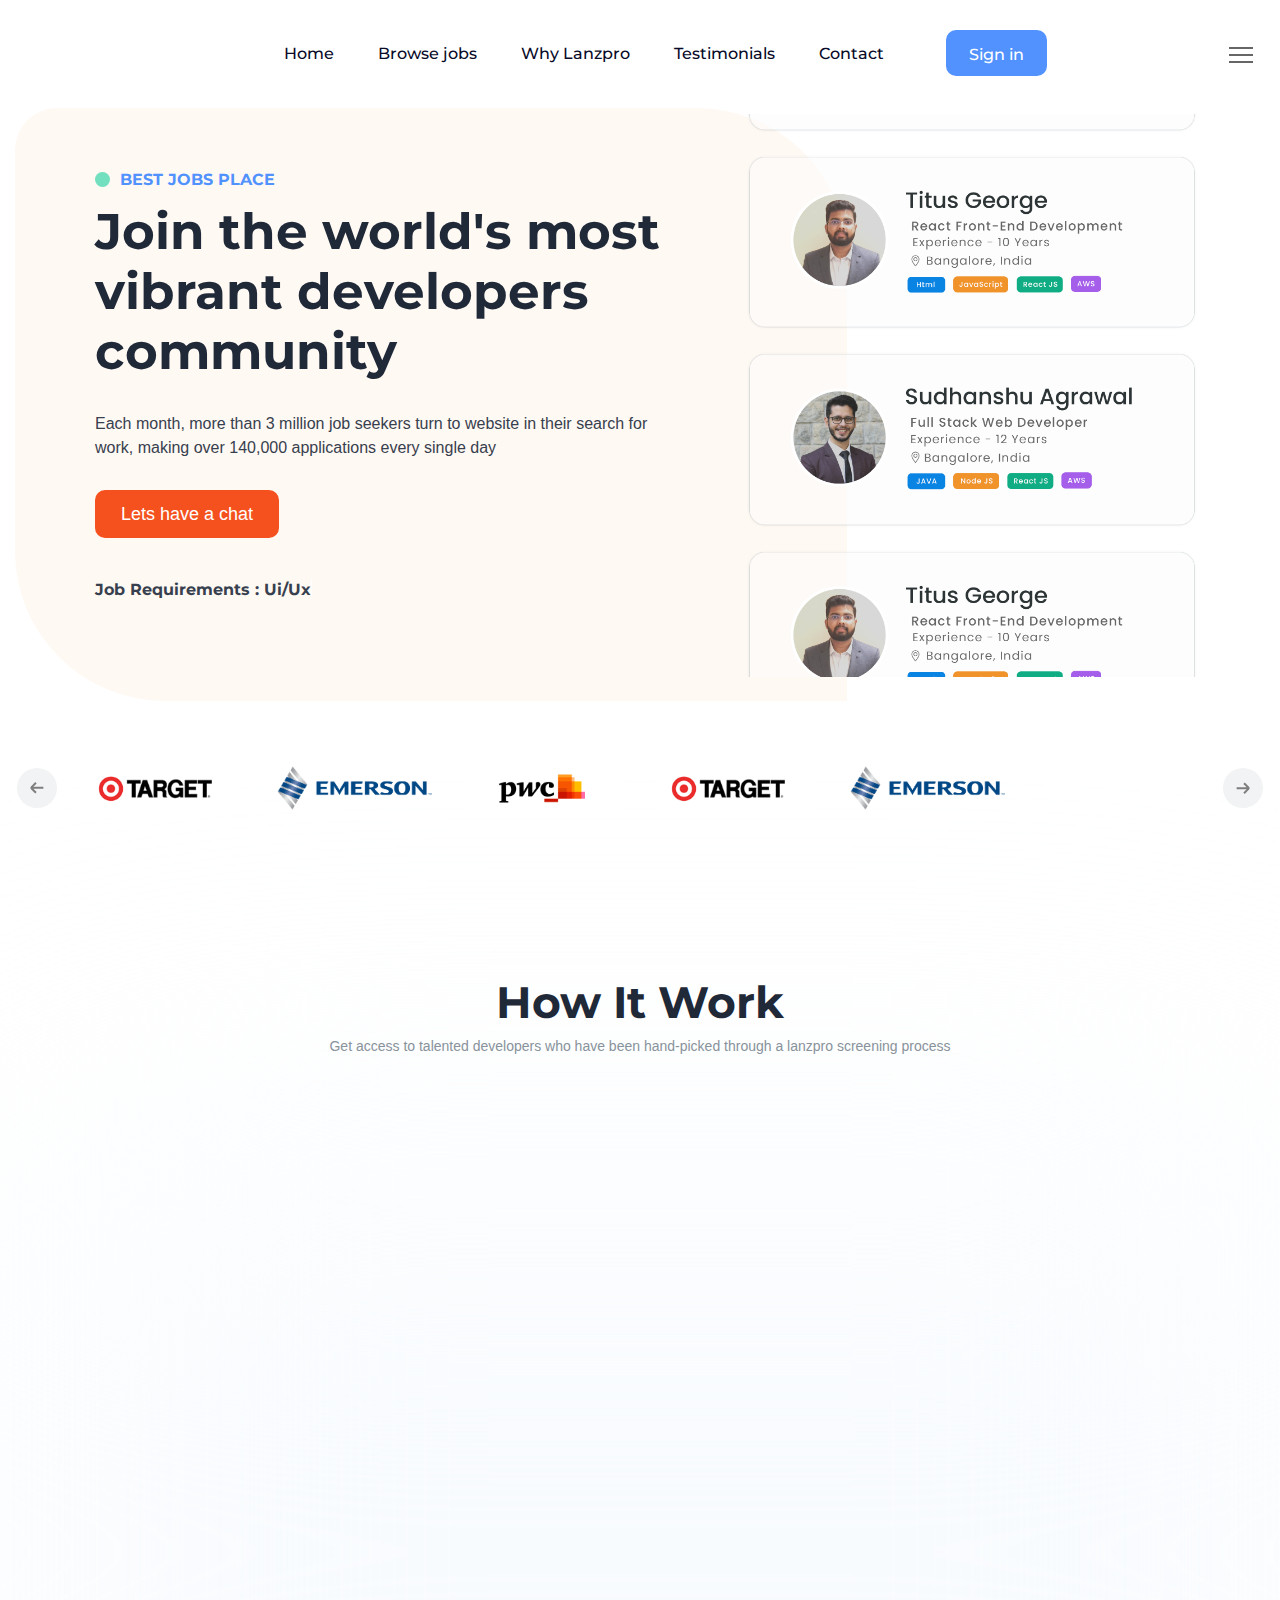
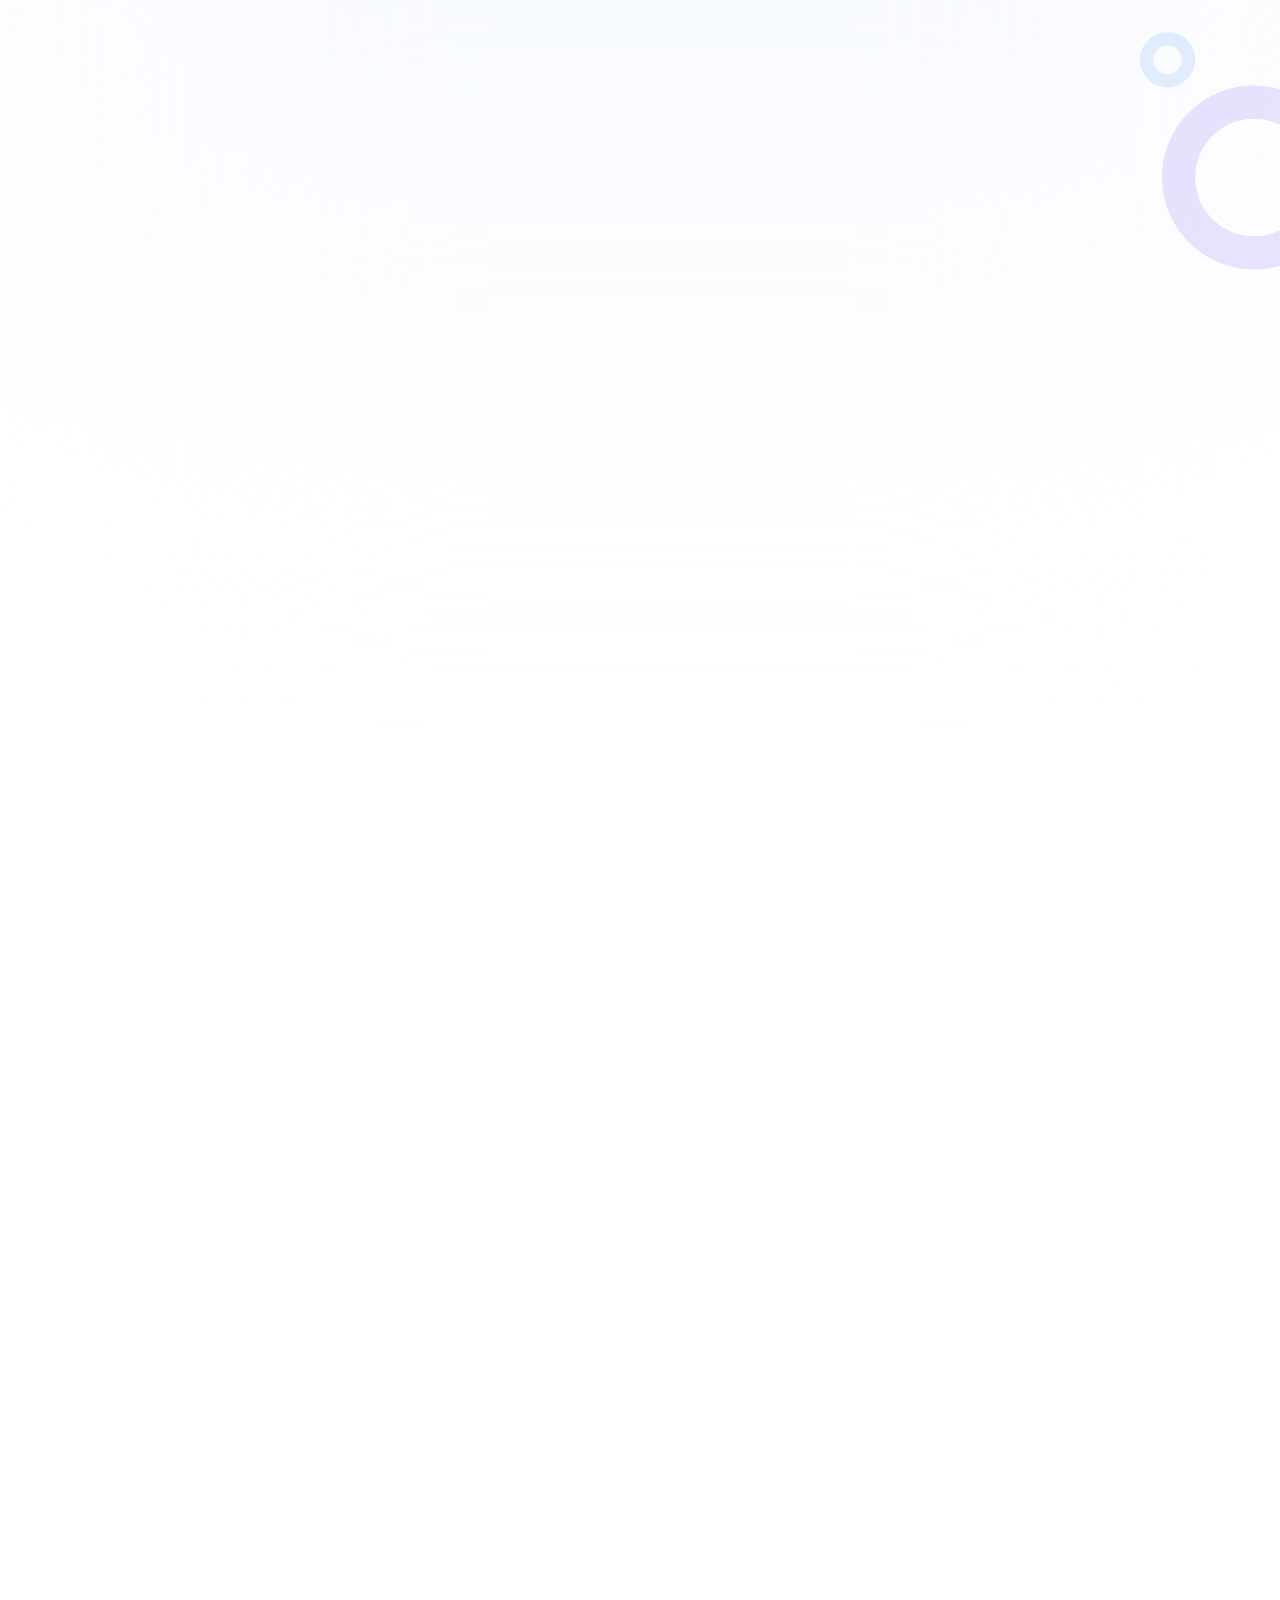
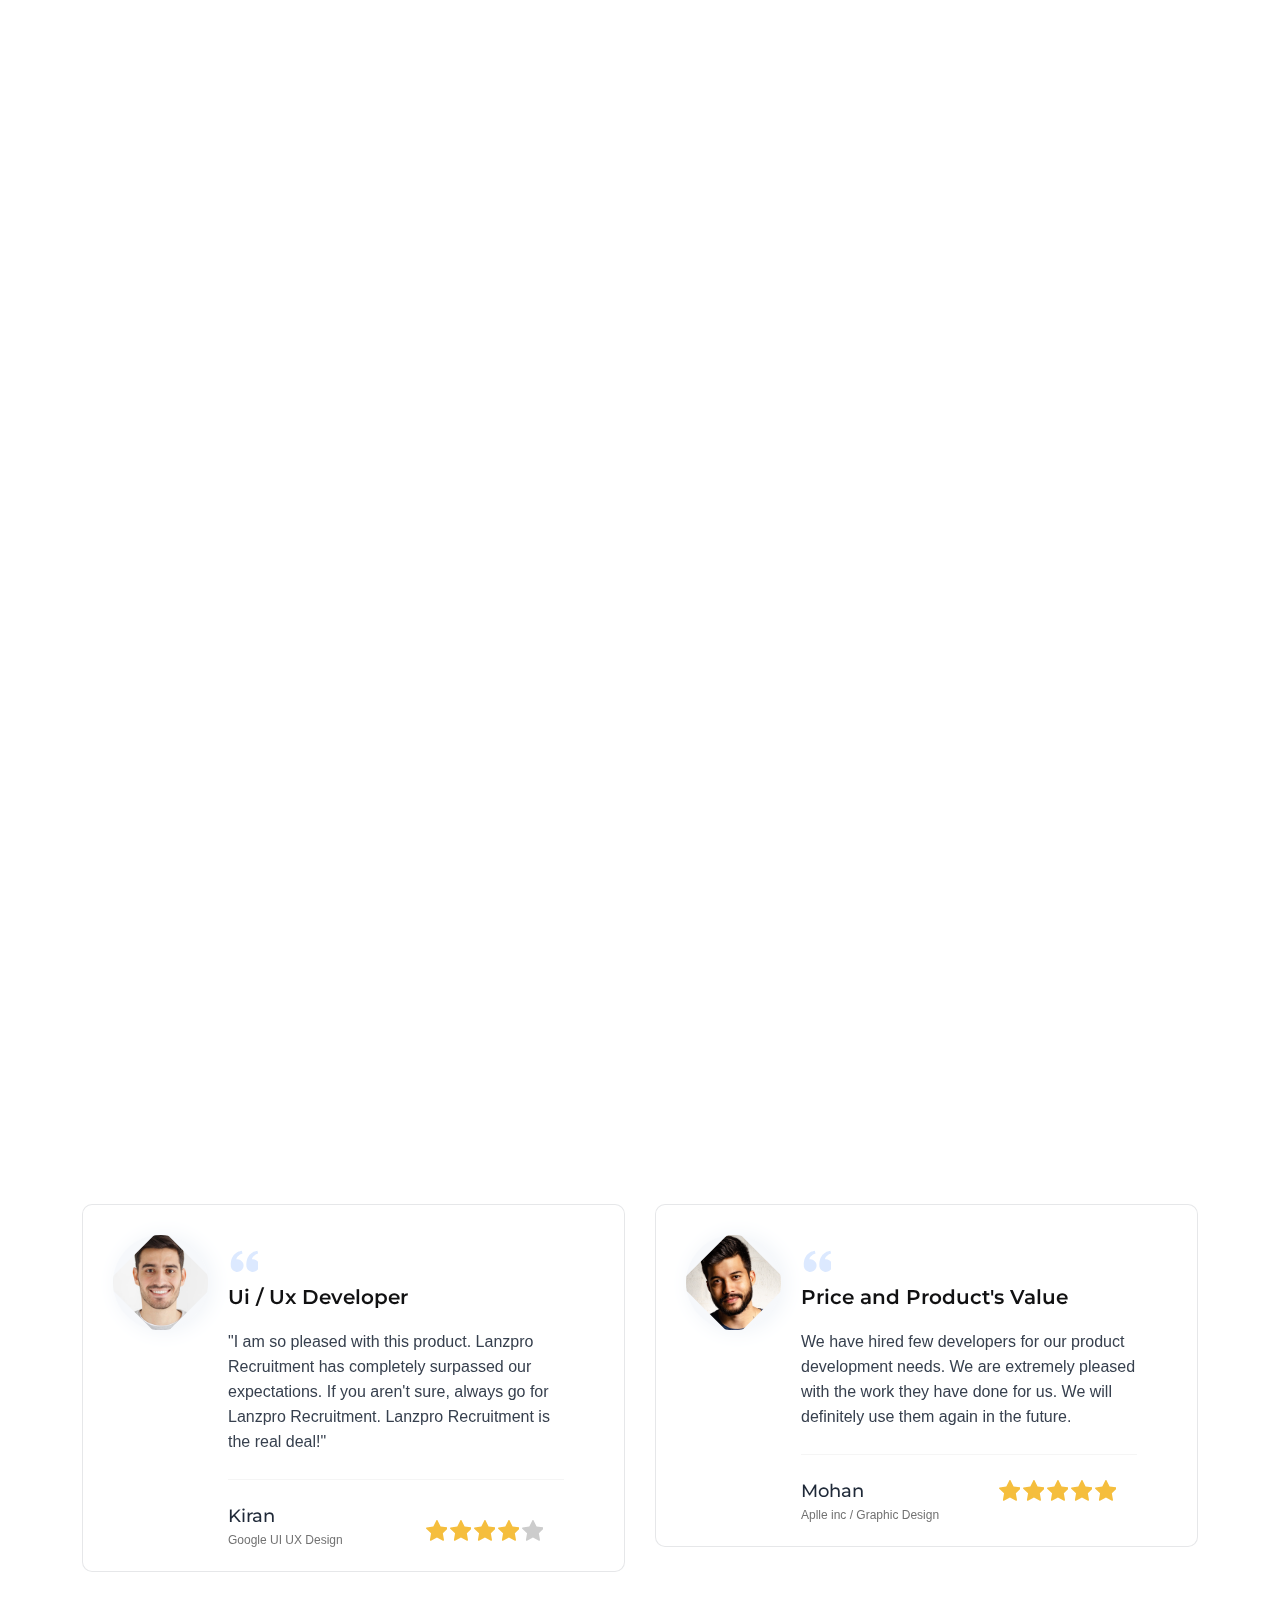
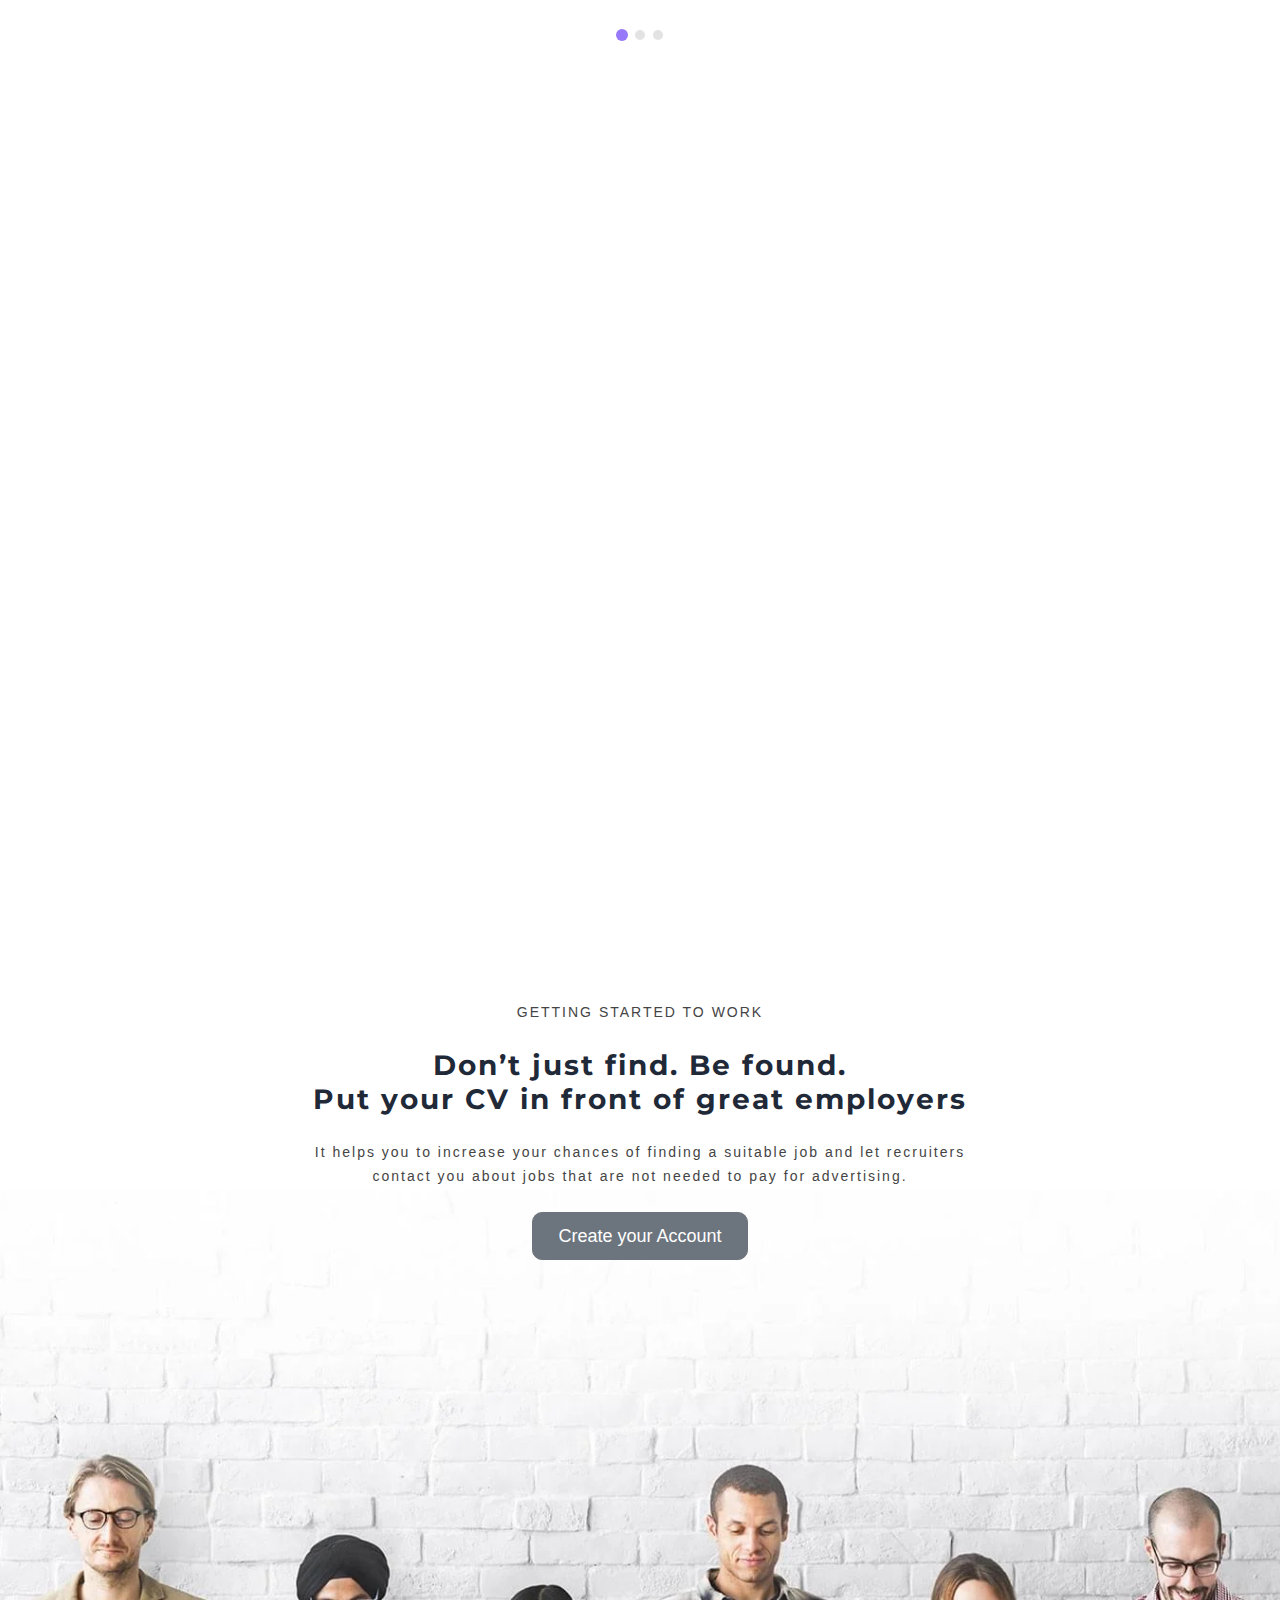
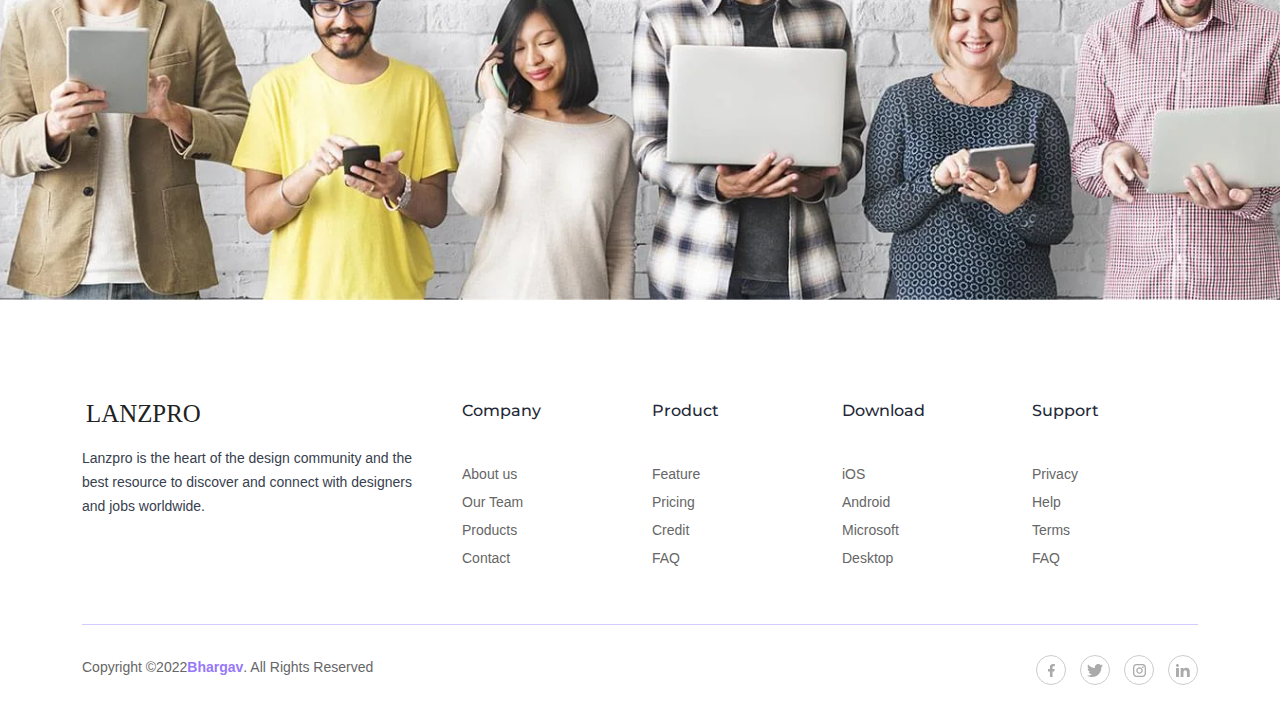
==== commit 005a5796: "update" ====
--- a/index.html
+++ b/index.html
@@ -115,15 +115,15 @@
                            <li class="has-children">
                               <a href="#testimonials">Testimonials</a>
                            </li>
-                           <li class="has-children">
+                          <!--  <li class="has-children">
                               <a href="#blogs">Blogs</a>
-                           </li>
+                           </li> -->
                            <li class="has-children">
                               <a href="#contact">Contact</a>
                            </li>
                            <li>
                               <div class="block-signin">
-                                 <a href="#" class="btn btn-default btn-shadow ml-40 hover-up " style="color: white;">Sign in</a>
+                                 <a href="http://test.crusource.com:3000/" class="btn btn-default btn-shadow ml-40 hover-up " style="color: white;">Sign in</a>
                               </div>
                            </li>
                         </ul>
@@ -228,14 +228,14 @@
                         </h1>
                         <div class="banner-description mt-30 wow animate__animated animate__fadeInUp" data-wow-delay=".1s">Each month, more than 3 million job seekers turn to website in their search for work, making over 140,000 applications every single day</div>
                         <div class="mt-30 wow animate__animated animate__fadeInUp" data-wow-delay=".1s">
-                           <a href="" class="btn btn-default" style="background-color: #f4511e;">Lets have a chat  </a>
-                        </div>
-                        <div class="list-tags-banner mt-60 wow animate__animated animate__fadeInUp" data-wow-delay=".3s">
-                           <strong>Popular Searches:</strong>
-                           <a href="#">Designer</a>, <a href="#">Developer</a>, <a href="#">Web</a>, <a href="#">Engineer</a>, <a href="#">Senior</a>,
+                           <a href="#contact" class="btn btn-default" style="background-color: #f4511e;">Lets have a chat  </a>
+                        </div>
+                        <div class="list-tags-banner mt-10 wow animate__animated animate__fadeInUp" data-wow-delay=".3s">
+                           <!-- <strong>Popular Searches:</strong>
+                           <a href="#">Designer</a>, <a href="#">Developer</a>, <a href="#">Web</a>, <a href="#">Engineer</a>, <a href="#">Senior</a>, -->
 
 <h1>
-   <strong>Popular Searches : </strong><a href="" class="typewrite" data-period="2000" data-type='[ " Designer , Developer, ", ".", "Web, Engineer, Senior,", "React Developer" ]'>
+   <strong>Job Requirements  : </strong><a href="" class="typewrite" data-period="2000" data-type='[ " Ui/Ux Developer , Graphic Designer, ", "Full Stack Developer", "React Developer, Angular Developer, AWS,", "Node Js" ]'>
     <span class="wrap"></span>
   </a>
 </h1>
@@ -326,7 +326,97 @@
                </div>
             </div>
          </div>
-         <section class="section-box mt-30">
+        <!--  <section>
+            <section class="">
+               <div class="container"> 
+               <div class="row">
+            <div class="col-lg-4">
+         <div class="create">
+            <h5>Register an account</h5>
+            <p>
+               Post a job to tell us about your project. We'll quickly match you with the right freelancers.
+            </p>
+         </div>
+            </div>    
+            <div class="col-lg-4">
+               <div class="create">
+                   <h5>Search your job</h5>
+            <p>
+               Browse profiles, reviews, and proposals then interview top candidates. Hire a favorite and begin your project.
+            </p>
+               </div>
+            </div> 
+            <div class="col-lg-4">
+               <div class="create">
+                     <h5>Apply for job</h5>
+            <p>
+               Use the Jotopa to chat, share files, and collaborate from your desktop or on the go.
+            </p>
+
+               </div>
+            </div>                     
+               </div> 
+                  
+               </div>
+
+            </section>
+
+         </section> -->
+         <section class="section">
+        <div class="container">
+            <div class="row justify-content-center">
+                <div class="col-12">
+                    <div class="section-title text-center mt-100 mb-4 pb-2">
+                        <h3 class="title  pb-5">How It Work</h3>
+                        <p class="text-muted para-desc mx-auto mb-1"> Get access to talented developers who have been hand-picked through a lanzpro screening process</p>
+                    </div>
+                </div>
+            </div>
+            <div class="row">
+                <div class="col-md-4 mt-4 pt-2">
+                    <div class="how-it-work-box p-4 text-center card-grid hover-up wow animate__ animate__fadeInUp animated">
+                        <div class="how-it-work-img position-relative rounded-pill mb-3">
+                            <img src="img-1.png" alt="" class="mx-auto d-block" height="100">
+                        </div>
+                        <div>
+                            <h4>Create an Account</h4><br>
+                            <p class="text-muted">Browse profiles, reviews, and proposals then interview top candidates. Hire a favorite and begin your project.</p><br><br><br>
+                            <!-- <a href="#" class="text-primary">Read more <i class="mdi mdi-chevron-right"></i></a> -->
+                        </div>
+                    </div>
+                </div>
+                <div class="col-md-4 mt-4 pt-2">
+                    <div class="how-it-work-box  p-4 text-center card-grid hover-up wow animate__ animate__fadeInUp animated">
+                        <div class="how-it-work-img position-relative rounded-pill mb-3">
+                            <img src="img-2.png" alt="" class="mx-auto d-block" height="100">
+                        </div>
+                        <div>
+                            <h4>Take a Coding Test</h4><br>
+                            <p class="text-muted">Providing you with our wide database of job opportunities notified by numerous companies. You can add filters to search your desired jobs and still have a list of options to choose from. </p><br>
+                         <!--    <a href="#" class="text-primary">Read more <i class="mdi mdi-chevron-right"></i></a> -->
+                        </div>
+                    </div>
+                </div>
+                <div class="col-md-4 mt-4 pt-2">
+                    <div class="how-it-work-box p-4 text-center  card-grid hover-up wow animate__ animate__fadeInUp animated ">
+                        <div class="how-it-work-img position-relative rounded-pill mb-3">
+                            <img src="img-3.png" alt="" class="mx-auto d-block" height="100">
+                        </div>
+                        <div>
+                            <h4>Send Your Resume</h4><br>
+                            <p class="text-muted">Once you narrow down with the right choices, get ready to send your resumes. Forward your updated resume to the optimal employers and gear up for the recruitment.</p><br><br>
+                          <!--   <a href="#" class="text-primary">Read more <i class="mdi mdi-chevron-right"></i></a> -->
+                        </div>
+                    </div>
+                </div>
+            </div>
+        </div>
+    </section>
+     
+
+
+
+         <section class="section-box mt-100">
             <div class="container">
                <div class="row align-items-end">
                   <div class="col-lg-12">
@@ -415,7 +505,7 @@
                               </figure>
                            </a>
                         </div>
-                        <h5 class="text-center mt-20 card-heading"><a href="">Architecture<br> </a></h5>
+                        <h5 class="text-center mt-20 card-heading"><a href="">Mobile Apps<br> </a></h5>
                         <p class="text-center text-stroke-40 mt-20">628 Available Vacancy</p>
                      </div>
                   </div>
@@ -620,8 +710,8 @@
             <div class="container">
                <div class="row">
                    <div class="col-lg-6 col-sm-12">
-                     <div class="box-image-job">
-                        <figure class=" wow animate__animated animate__fadeIn"><img alt="" src="assets/imgs/blog/img-job.png" /></figure>
+                     <div class="box-image-job ">
+                        <figure class=" wow animate__animated animate__fadeIn "><img alt="" src="verified-developers.png" /></figure>
                      <!--    <div class="job-top-creator">
                            <div class="job-top-creator-head">
                               <h5>Top Freelancers</h5>
@@ -669,9 +759,15 @@
                   </div>
                   <div class="col-lg-6 col-sm-12">
                      <div class="content-job-inner">
-                        <h6 class="section-title heading-lg wow animate__animated animate__fadeInUp">Why are the best developers joining Lanzpro? 
+                        <h6 class="section-title heading-lg wow animate__animated animate__fadeInUp">
+About Us
                         </h6>
-                        <div class="mt-40  text-md-lh28 wow animate__animated animate__fadeInUp dot-line">
+                       
+                        <div class="mt-20  text-md-lh28 wow animate__animated animate__fadeInUp dot-line">
+                            <p style="  text-align: justify; font-size: 18px; line-height: normal; " >
+                           The Lanzpro database has been one of our reliable sources for recruitment, backed by a very efficient team who would go out of their way to make sure that requests are taken ahead with immediate and complete closure. Also, their services are any day more economical than print. This kind of prompt, valuable and value for money service is appreciated!
+                        </p><br>
+                        <div style="margin-left: 20px; font-size:18px">
                            <li>Because they want careers, not gigs.</li>
                            <li>
                              Vetted once, eligible for life
@@ -682,12 +778,12 @@
                           <li>
                              Income stability thanks to 99% rematch rate
                            </li>
-                         
-                        </div>
-                        <div class="mt-40">
+                         </div>
+                        </div>
+                  <!--       <div class="mt-40">
                            <div class="box-button-shadow wow animate__animated animate__fadeInUp"><a href="#" class="btn btn-default">Apply Now</a></div>
-                           <!--     <a href="#" class="btn btn-link wow animate__animated animate__fadeInUp">Learn more</a> -->
-                        </div>
+                               <a href="#" class="btn btn-link wow animate__animated animate__fadeInUp">Learn more</a>
+                        </div> -->
                      </div>
                   </div>
                  
@@ -768,7 +864,7 @@
                                             </a>
                                         </div>
                                         <div class="card-block-info quote-left mt-10">
-                                            <h5 class="heading-md font-semibold mb-20">Price and Product's Value</h5>
+                                            <h5 class="heading-md font-semibold mb-20"></h5>
                                             <p class="text-md">Our creative strategy is focused on inspiring customers to live
                                                 more sustainable and healthy lives. The Senior Designer works to elevate the
                                                 brand and creates</p>
@@ -814,7 +910,7 @@
                                                 <div class="row">
                                                     <div class="col-lg-6">
                                                         <div class="card-profile">
-                                                            <strong>Azumi Shine</strong>
+                                                            <strong>Abhinav</strong>
                                                             <span>Google UI UX Design</span>
                                                         </div>
                                                     </div>
@@ -847,15 +943,13 @@
                                             </a>
                                         </div>
                                         <div class="card-block-info quote-left mt-10">
-                                            <h5 class="heading-md font-semibold mb-20">Design Quality and Customer Support</h5>
-                                            <p class="text-md">Our creative strategy is focused on inspiring customers to live
-                                                more sustainable and healthy lives. The Senior Designer works to elevate the
-                                                brand and creates</p>
+                                            <h5 class="heading-md font-semibold mb-20">Ui / Ux Developer </h5>
+                                            <p class="text-md">"I am so pleased with this product. Lanzpro Recruitment has completely surpassed our expectations. If you aren't sure, always go for Lanzpro Recruitment. Lanzpro Recruitment is the real deal!"</p>
                                             <div class="card-bottom-bd">
                                                 <div class="row">
                                                     <div class="col-lg-6">
                                                         <div class="card-profile">
-                                                            <strong>Azumi Shine</strong>
+                                                            <strong>Kiran</strong>
                                                             <span>Google UI UX Design</span>
                                                         </div>
                                                     </div>
@@ -889,14 +983,12 @@
                                         </div>
                                         <div class="card-block-info quote-left mt-10">
                                             <h5 class="heading-md font-semibold mb-20">Price and Product's Value</h5>
-                                            <p class="text-md">Our creative strategy is focused on inspiring customers to live
-                                                more sustainable and healthy lives. The Senior Designer works to elevate the
-                                                brand and creates</p>
+                                            <p class="text-md">We have hired few developers for our product development needs. We are extremely pleased with the work they have done for us. We will definitely use them again in the future.</p>
                                             <div class="card-bottom-bd">
                                                 <div class="row">
                                                     <div class="col-lg-6">
                                                         <div class="card-profile">
-                                                            <strong>Steven Jhan</strong>
+                                                            <strong>Mohan</strong>
                                                             <span>Aplle inc / Graphic Design</span>
                                                         </div>
                                                     </div>
@@ -928,14 +1020,12 @@
                                         </div>
                                         <div class="card-block-info quote-left mt-10">
                                             <h5 class="heading-md font-semibold mb-20">The best place to hire</h5>
-                                            <p class="text-md">Our mission is to create the world's most sustainable
-                                                healthcare company by creating high-quality healthcare products in iconic,
-                                                sustainable packaging.</p>
+                                            <p class="text-md">Supersourcing has been a great place to find talented Reactjs Engineers for our company. Supersourcing has very qualified candidates, fast turn around time, and great rates. </p>
                                             <div class="card-bottom-bd">
                                                 <div class="row">
                                                     <div class="col-lg-6">
                                                         <div class="card-profile">
-                                                            <strong>Azumi Shine</strong>
+                                                            <strong>Naveen</strong>
                                                             <span>Google UI UX Design</span>
                                                         </div>
                                                     </div>
@@ -1096,7 +1186,7 @@
             </div>
          </div>
          <div id="blogs"></div>
-         <section class="section-box mt-70">
+       <!--   <section class="section-box mt-70">
             <div class="container">
                <div class="row align-items-end">
                   <div class="col-lg-7 col-md-7">
@@ -1456,8 +1546,8 @@
                   </div>
                </div>
             </div>
-         </section>
-         <section class="section-box mt-50 mb-60">
+         </section> -->
+<!--          <section class="section-box mt-50 mb-60">
             <div class="container">
                <div class="box-newsletter">
                   <h5 class="text-md-newsletter">Sign up to get</h5>
@@ -1473,9 +1563,30 @@
                   <div class="newsletter-bottom"></div>
                </div>
             </div>
-         </section>
+         </section> -->
       </main>
       <!-- End Content -->
+       <section >
+
+         <div class=" text-center  mt-100 mb-100 pt-xs-40" style="color: #444; letter-spacing: 2px;  margin: 0 auto; background-image: url('bg_image--3.png'); background-repeat: no-repeat;
+background-size: cover;
+background-position: center center;height: 100vh;">
+<div class="padding-top:-10px">
+                        <p> GETTING STARTED TO WORK </p><br>
+            <h4>Don’t just find. Be found.<br> Put your
+CV in front of great employers</h4><br>
+<p>It helps you to increase your chances of finding a suitable job and let recruiters<br>
+contact you about jobs that are not needed to pay for advertising.</p><br>
+<!-- <button type="button" class="btn btn-primary">Create your Account</button> -->
+<button type="button" class="btn btn-secondary">Create your Account</button>
+         </div> 
+
+      </div>
+<!-- 
+
+               <img src="bg_image--3.png">    -->
+         </section>
+
       <!-- Footer -->
       <footer class="footer mt-50">
          <div class="container">
--- a/assets/css/mainc619.css
+++ b/assets/css/mainc619.css
@@ -221,7 +221,7 @@
 }
 
 ::-moz-selection {
-  background: #9777fa;
+  background: #636e72;
   /* Gecko Browsers */
   color: #fff;
 }
@@ -2539,7 +2539,8 @@
 }
 
 .content-job-inner {
-  padding: 40px;
+  padding: 25px;
+  padding-top: 0px!important;
 }
 
 .box-image-job {
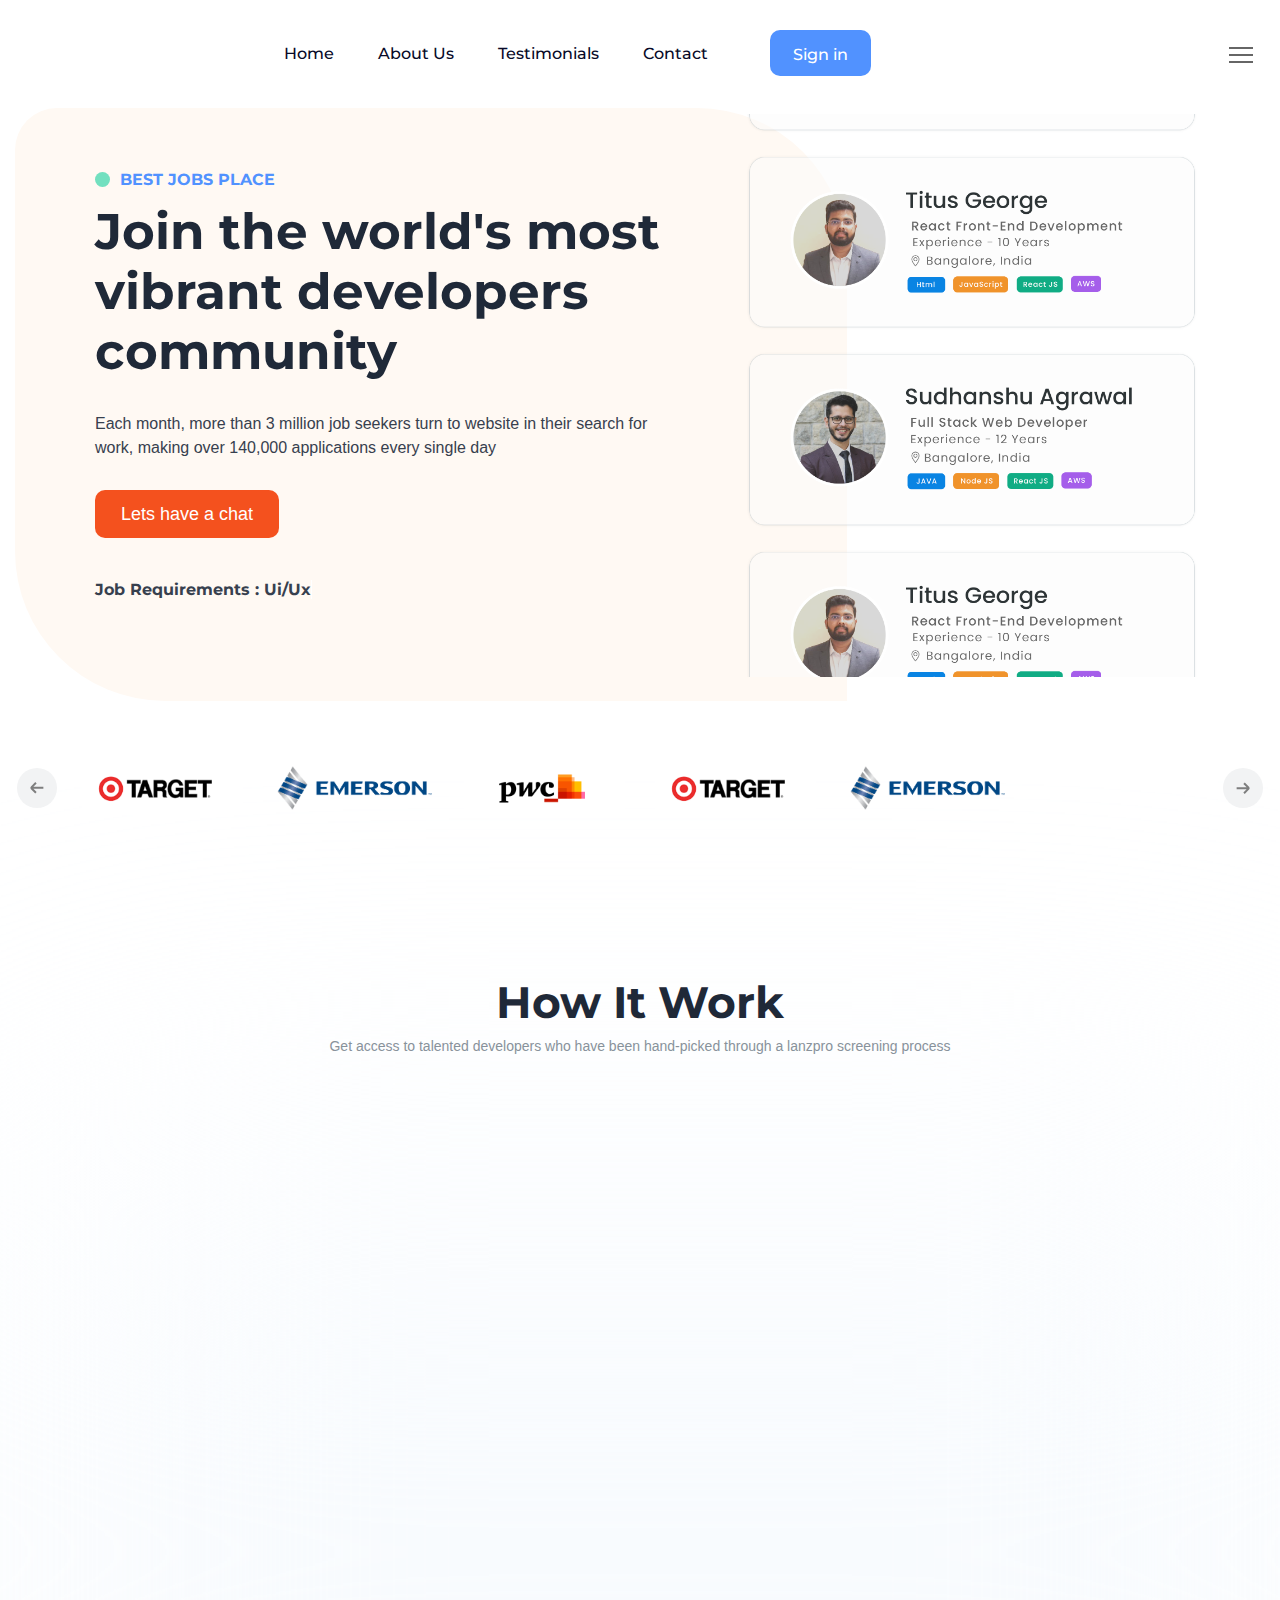
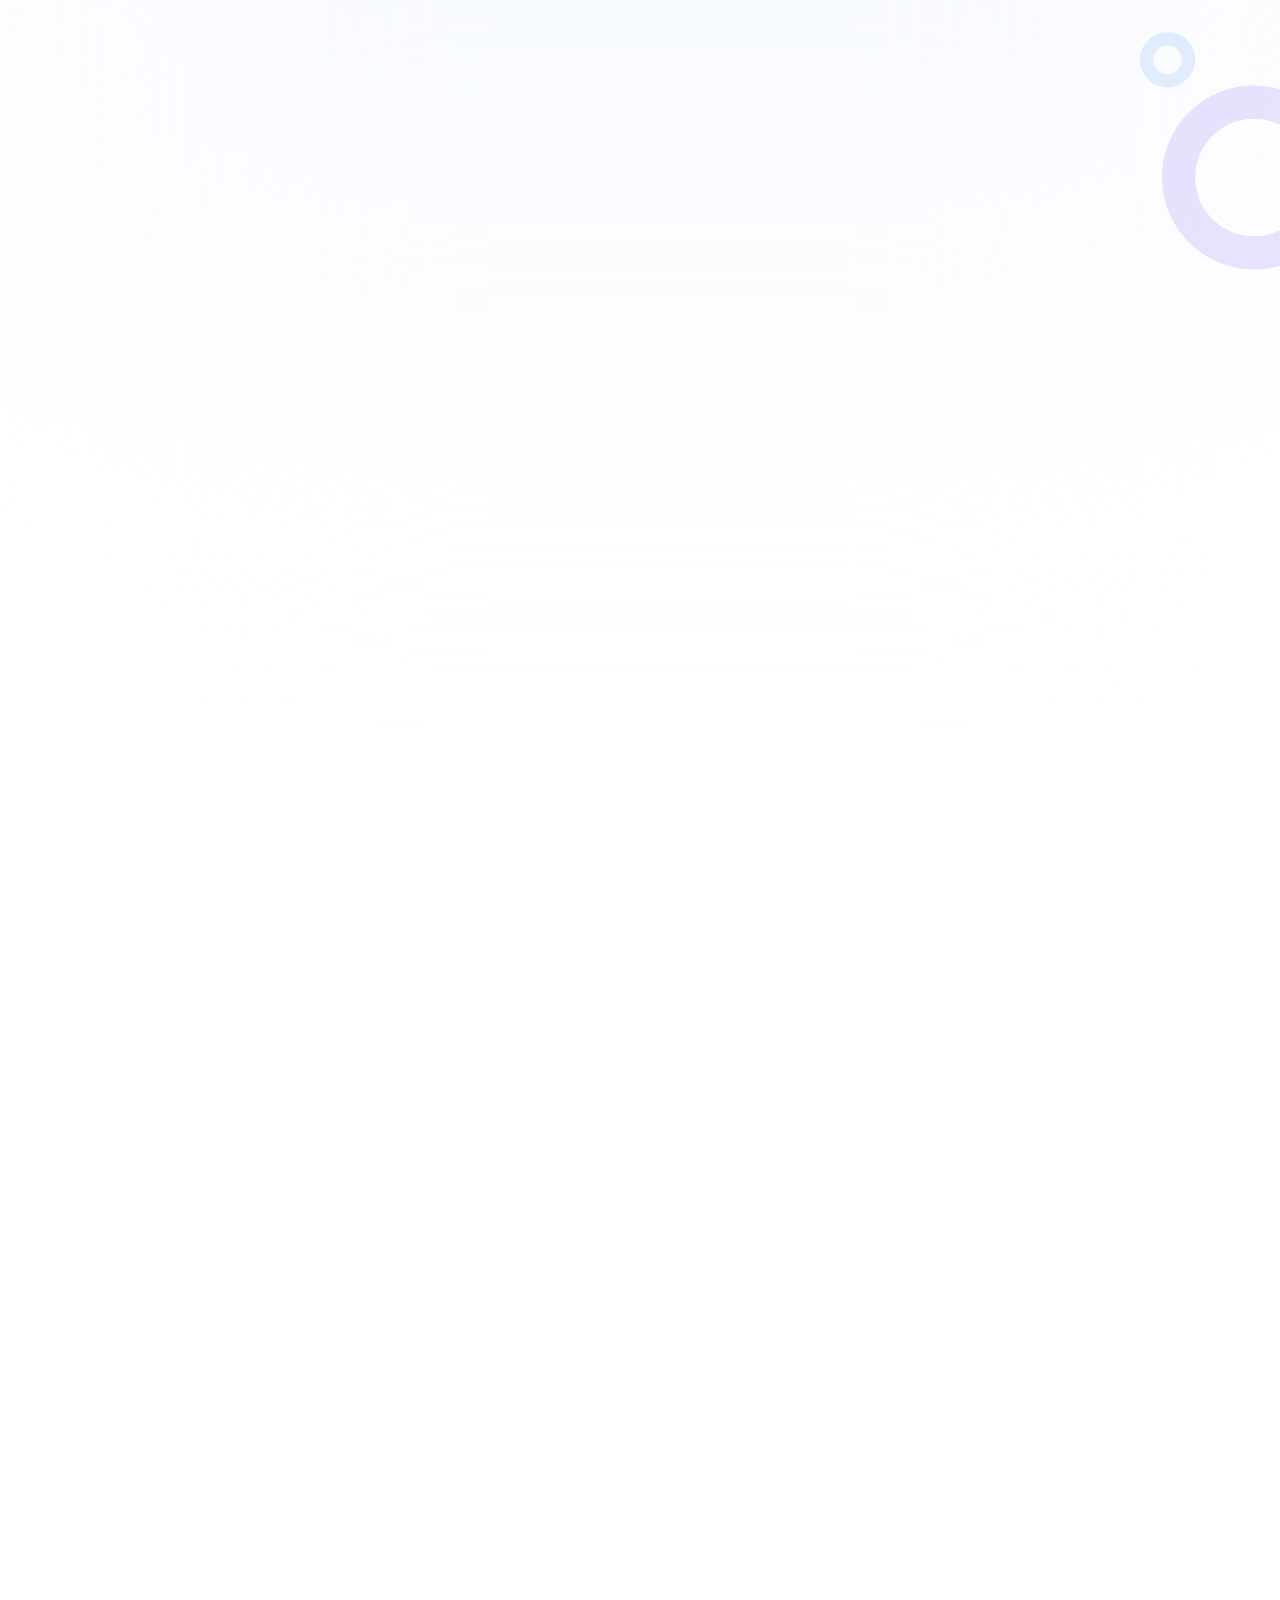
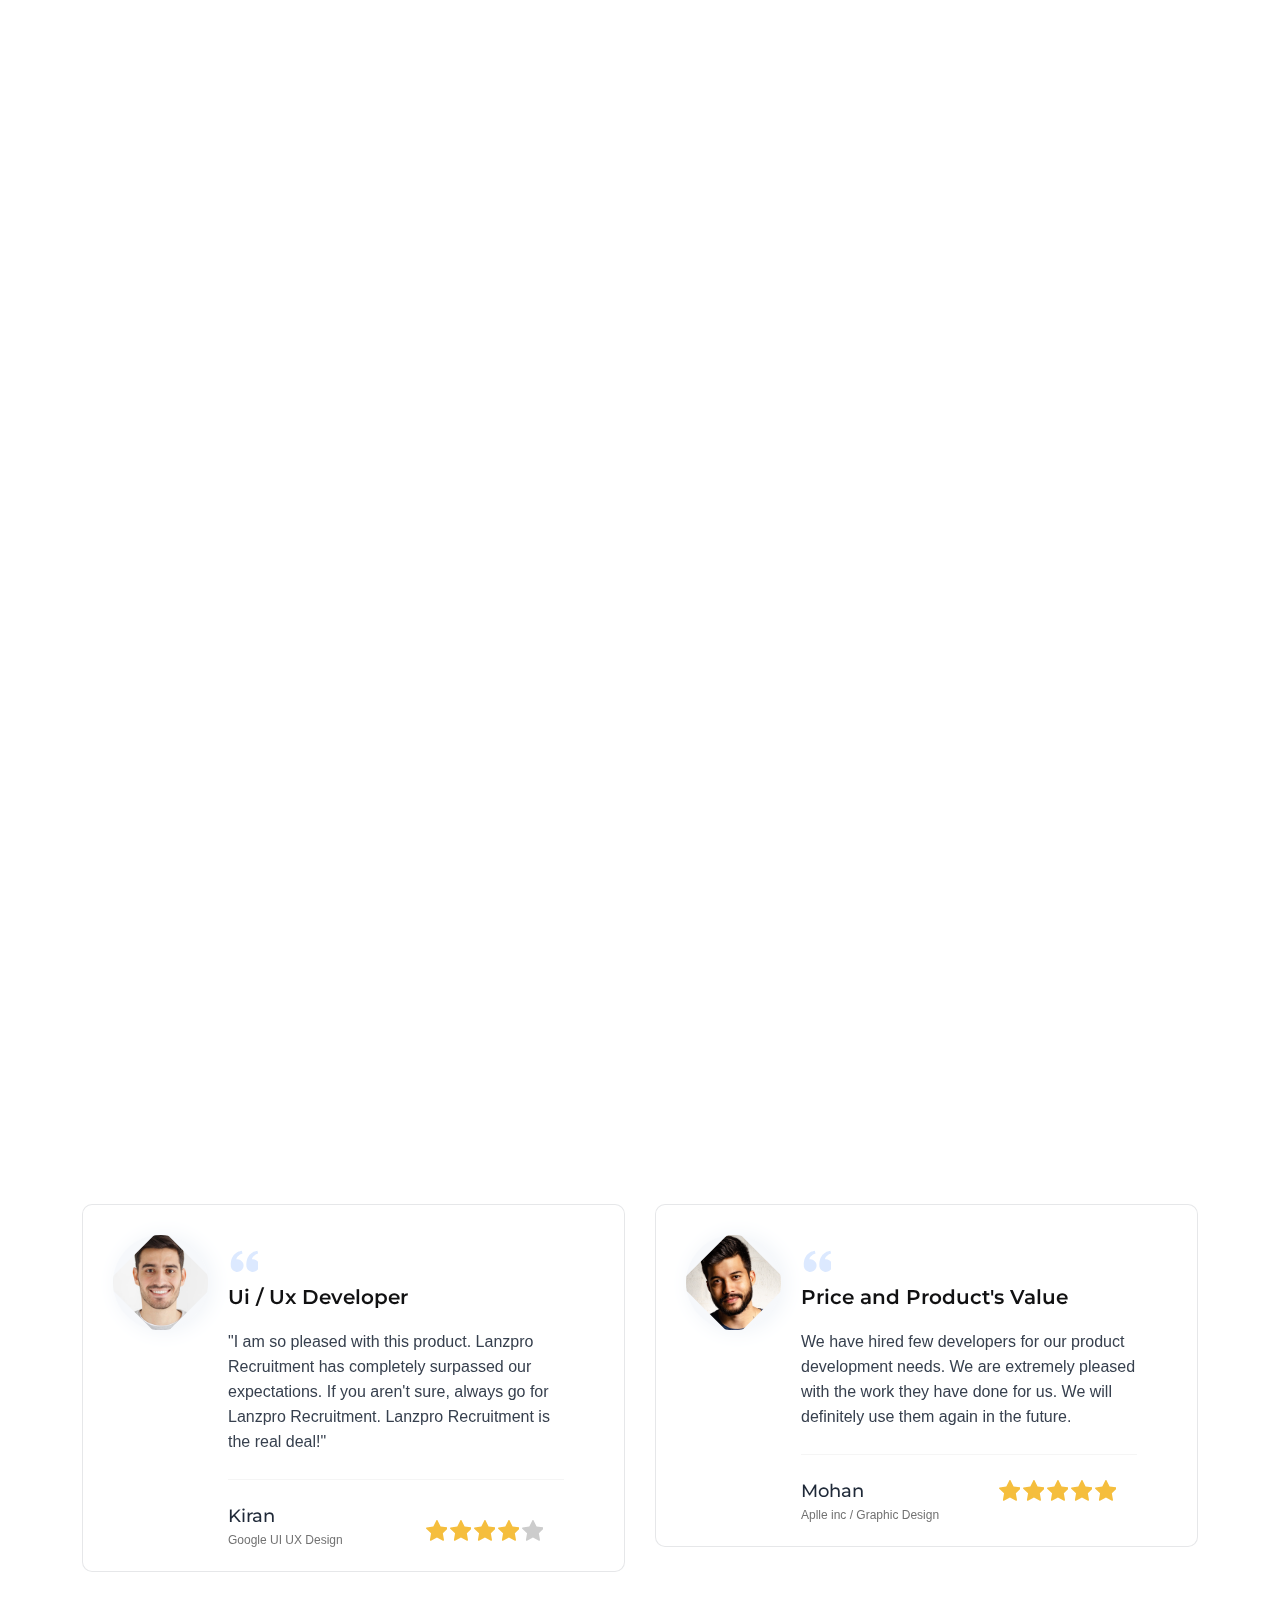
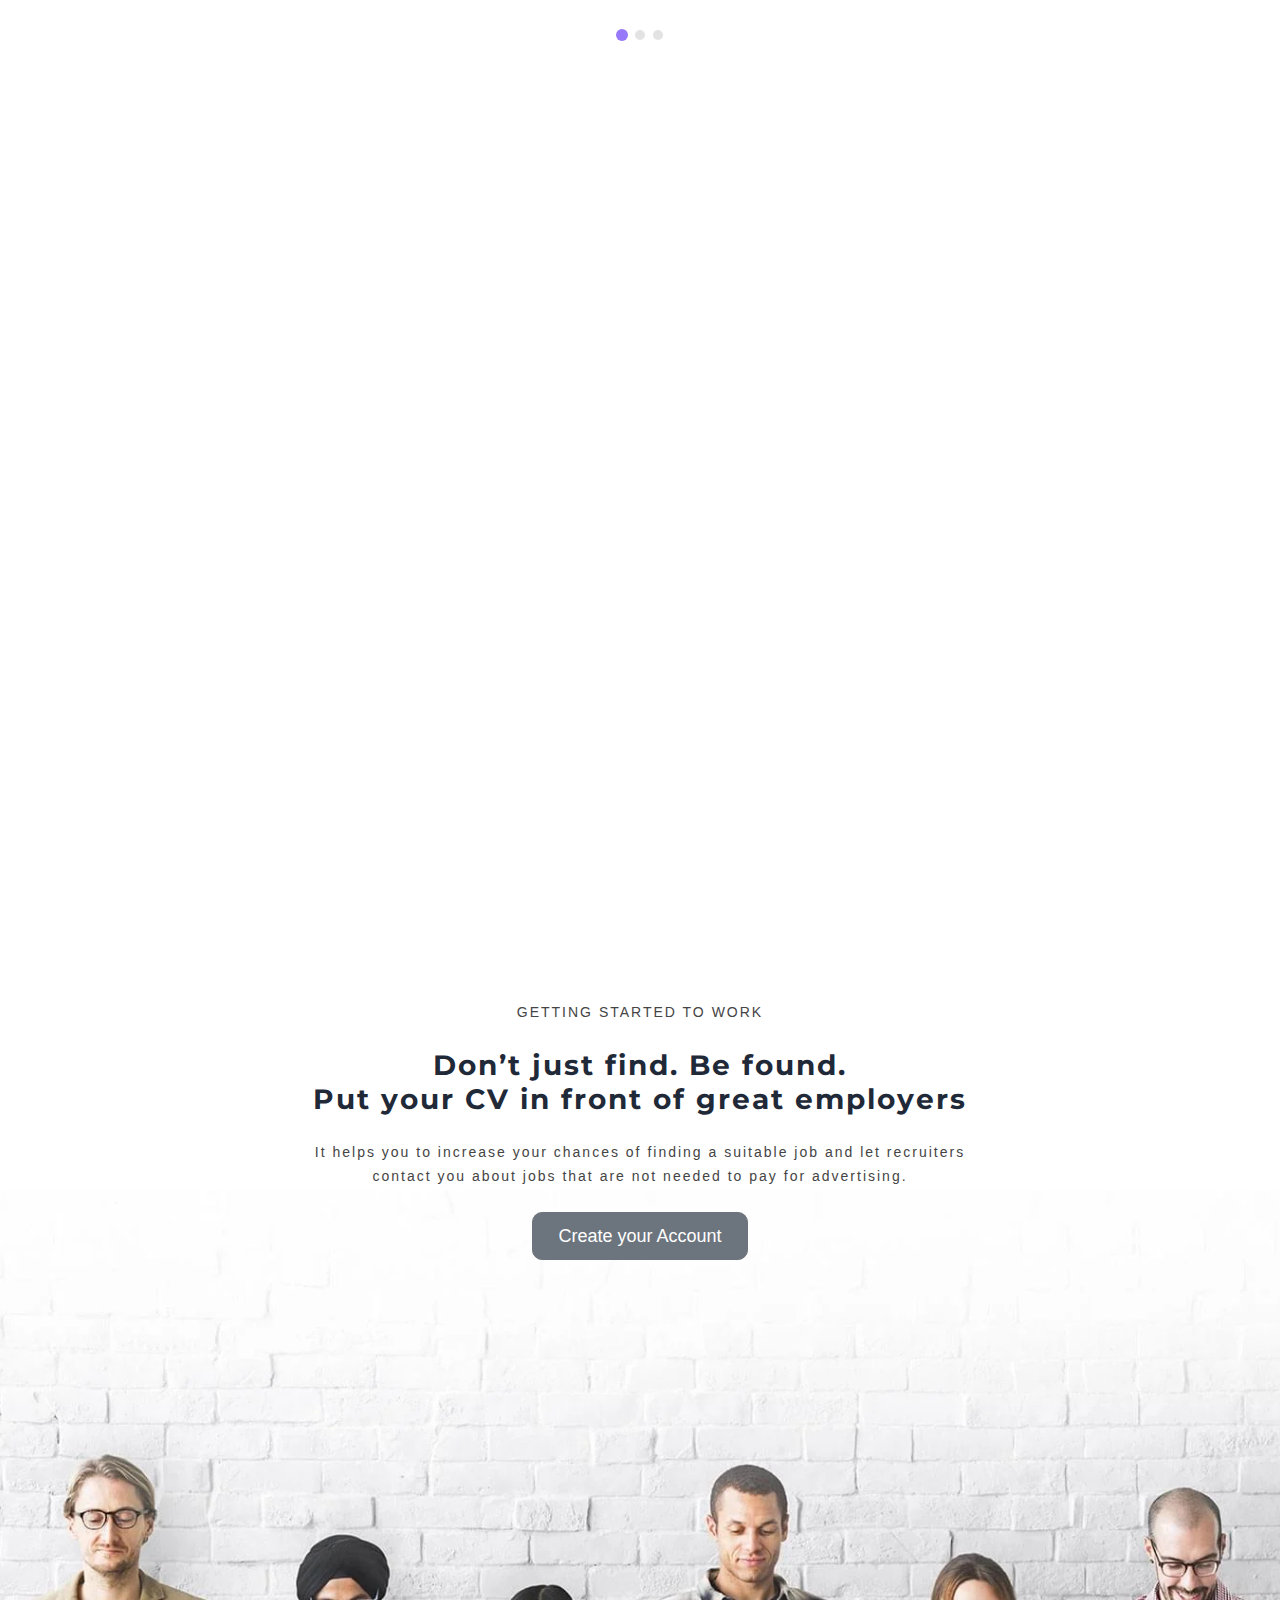
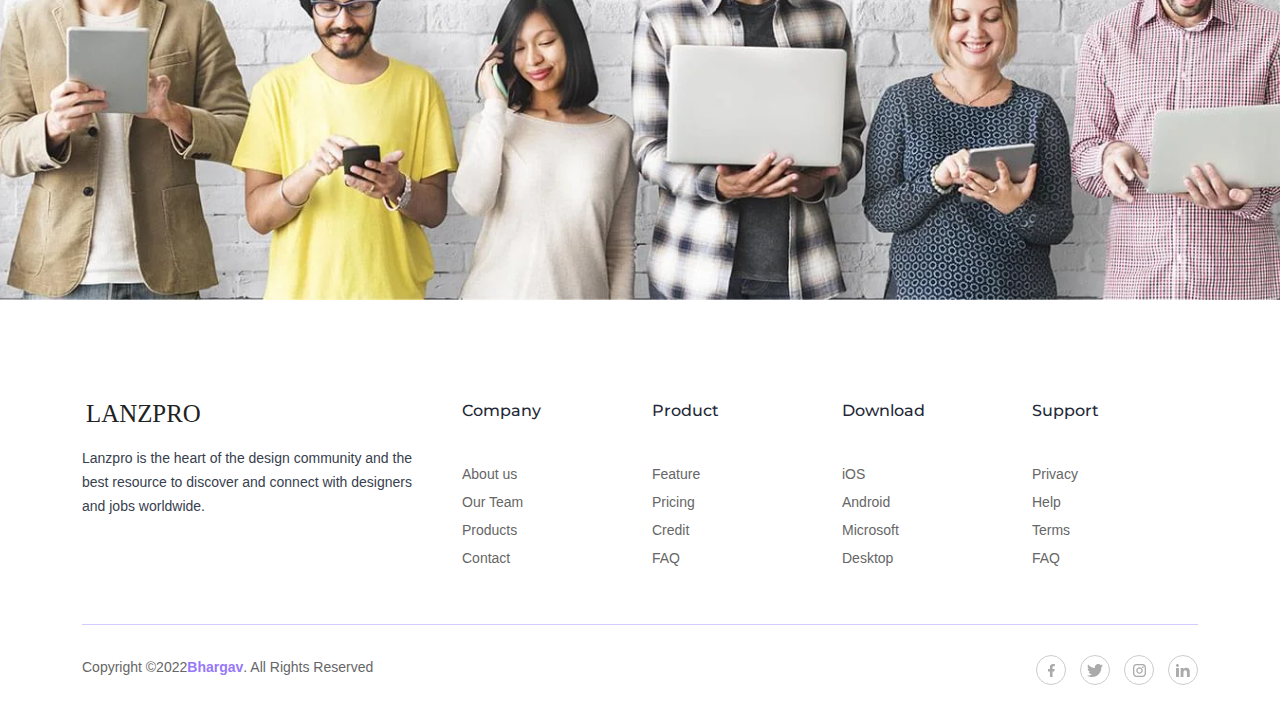
==== commit 12011957: "up" ====
--- a/index.html
+++ b/index.html
@@ -106,11 +106,11 @@
                            <li class="has-children">
                               <a class="" href="index.html">Home</a>
                            </li>
+                         <!--   <li class="has-children">
+                              <a href="index1.html">Browse jobs</a>
+                           </li> -->
                            <li class="has-children">
-                              <a href="index1.html">Browse jobs</a>
-                           </li>
-                           <li class="has-children">
-                              <a href="#why">Why Lanzpro</a>
+                              <a href="#why">About Us</a>
                            </li>
                            <li class="has-children">
                               <a href="#testimonials">Testimonials</a>
@@ -767,7 +767,7 @@
                             <p style="  text-align: justify; font-size: 18px; line-height: normal; " >
                            The Lanzpro database has been one of our reliable sources for recruitment, backed by a very efficient team who would go out of their way to make sure that requests are taken ahead with immediate and complete closure. Also, their services are any day more economical than print. This kind of prompt, valuable and value for money service is appreciated!
                         </p><br>
-                        <div style="margin-left: 20px; font-size:18px">
+                        <div class="ponts">
                            <li>Because they want careers, not gigs.</li>
                            <li>
                              Vetted once, eligible for life
--- a/assets/css/mainc619.css
+++ b/assets/css/mainc619.css
@@ -2539,8 +2539,8 @@
 }
 
 .content-job-inner {
-  padding: 25px;
-  padding-top: 0px!important;
+/*  padding: 25px;*/
+  padding-top: 20px!important;
 }
 
 .box-image-job {
@@ -8122,4 +8122,8 @@
   .main-menu  li a:hover{
 
 color: blue;
+  }
+  .ponts li{
+font-size: 18px;
+line-height: 38px;
   }